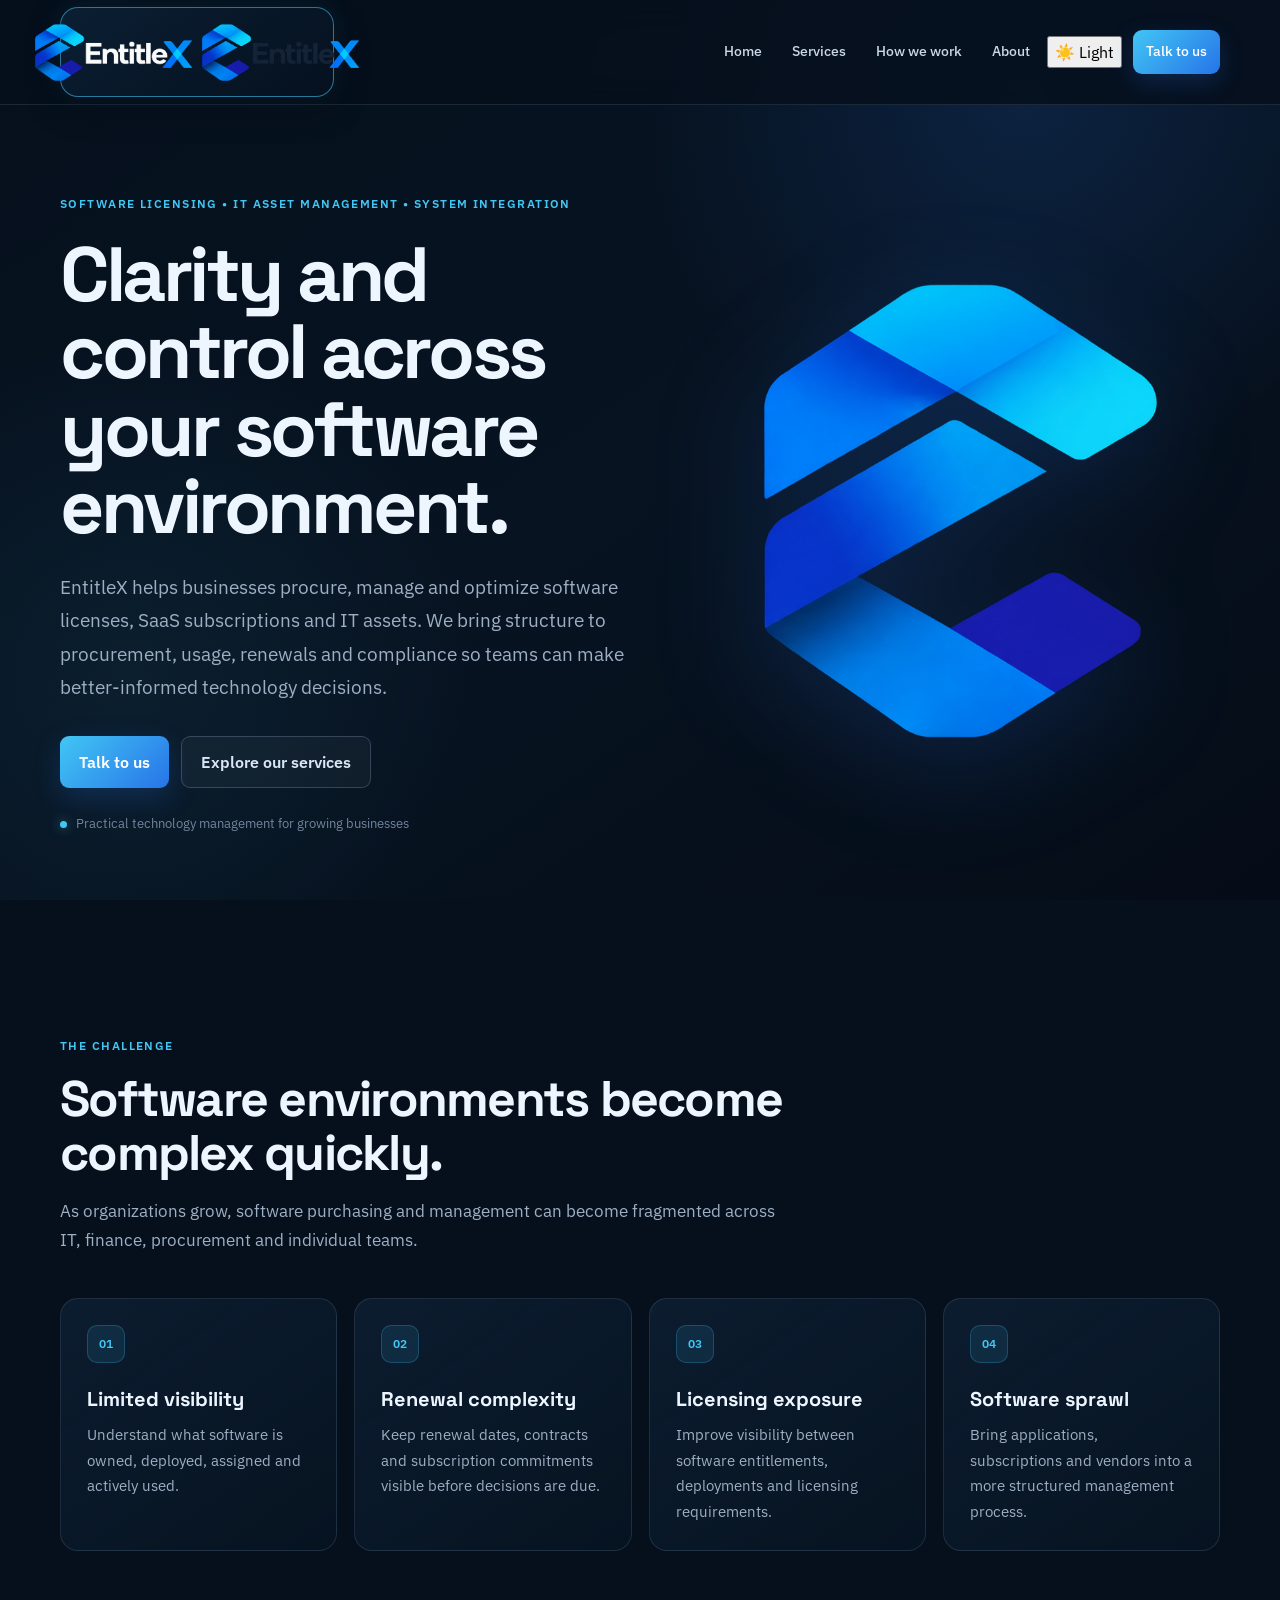
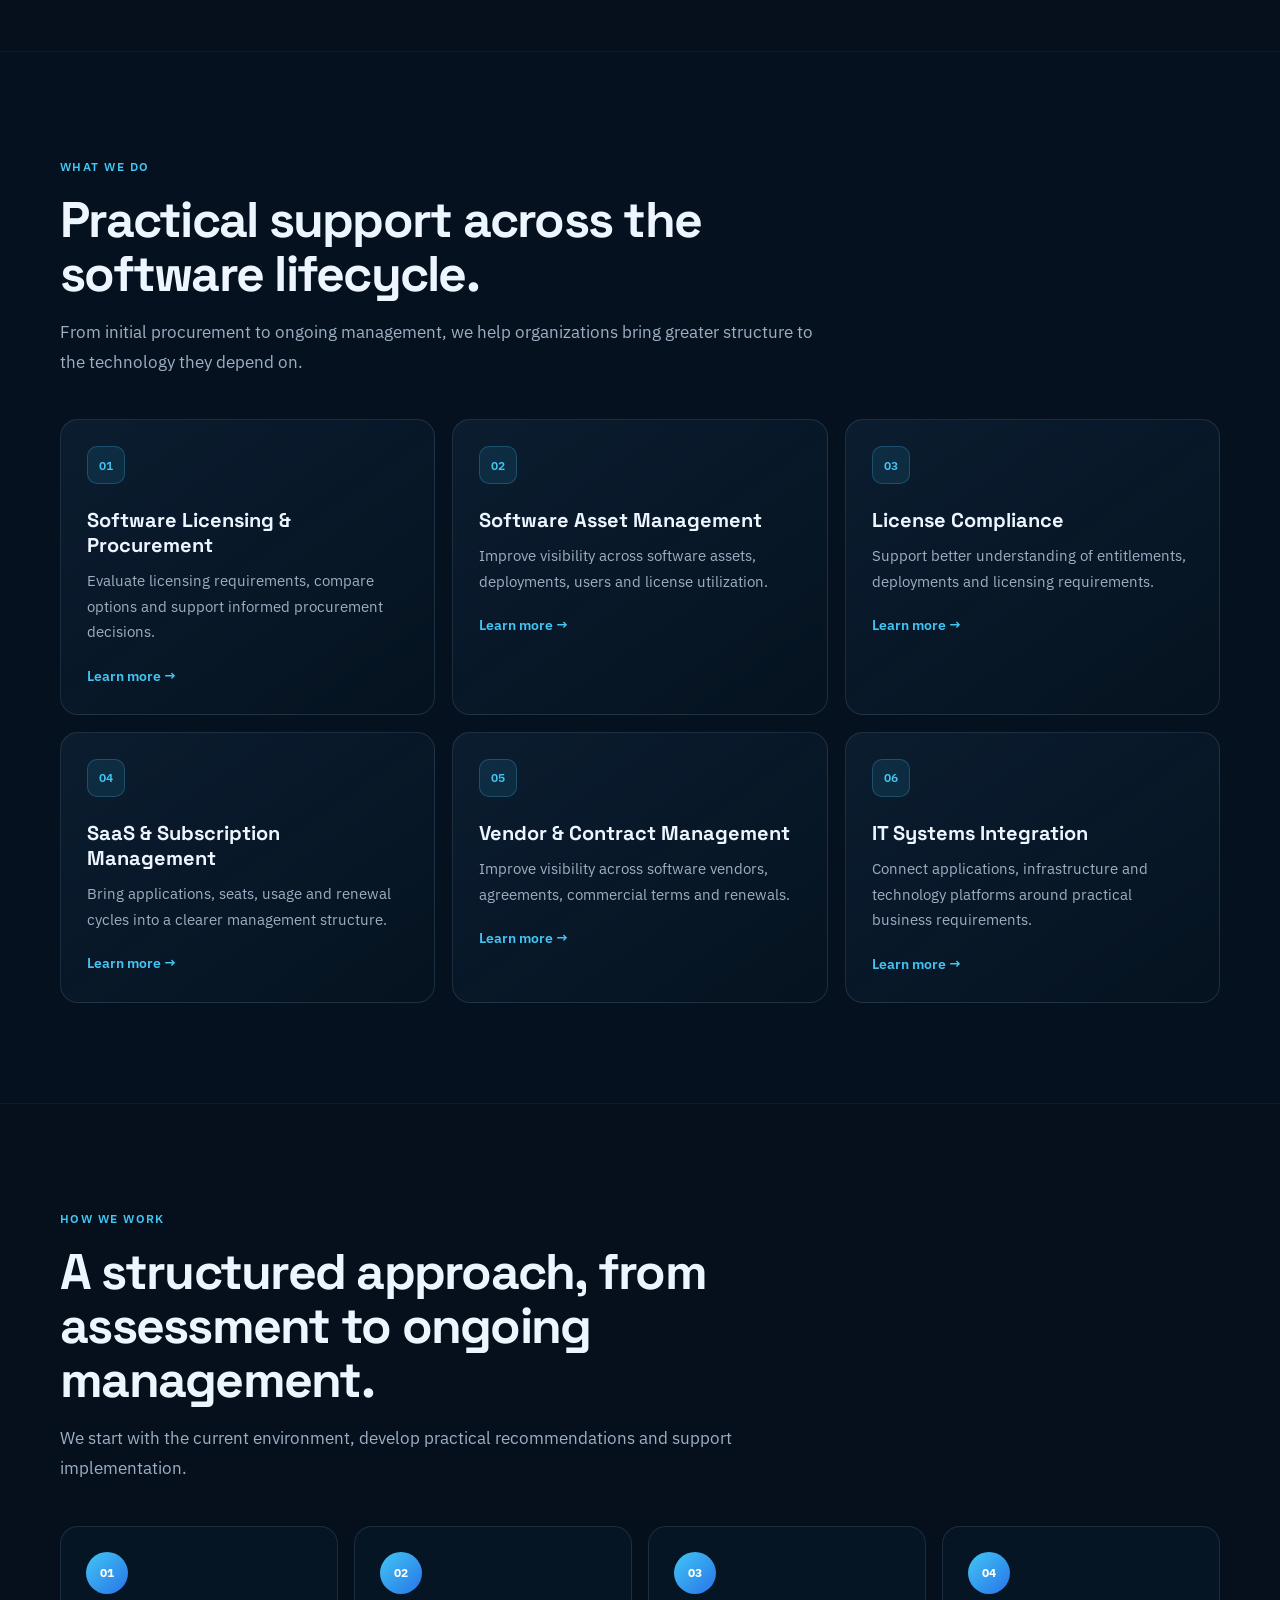
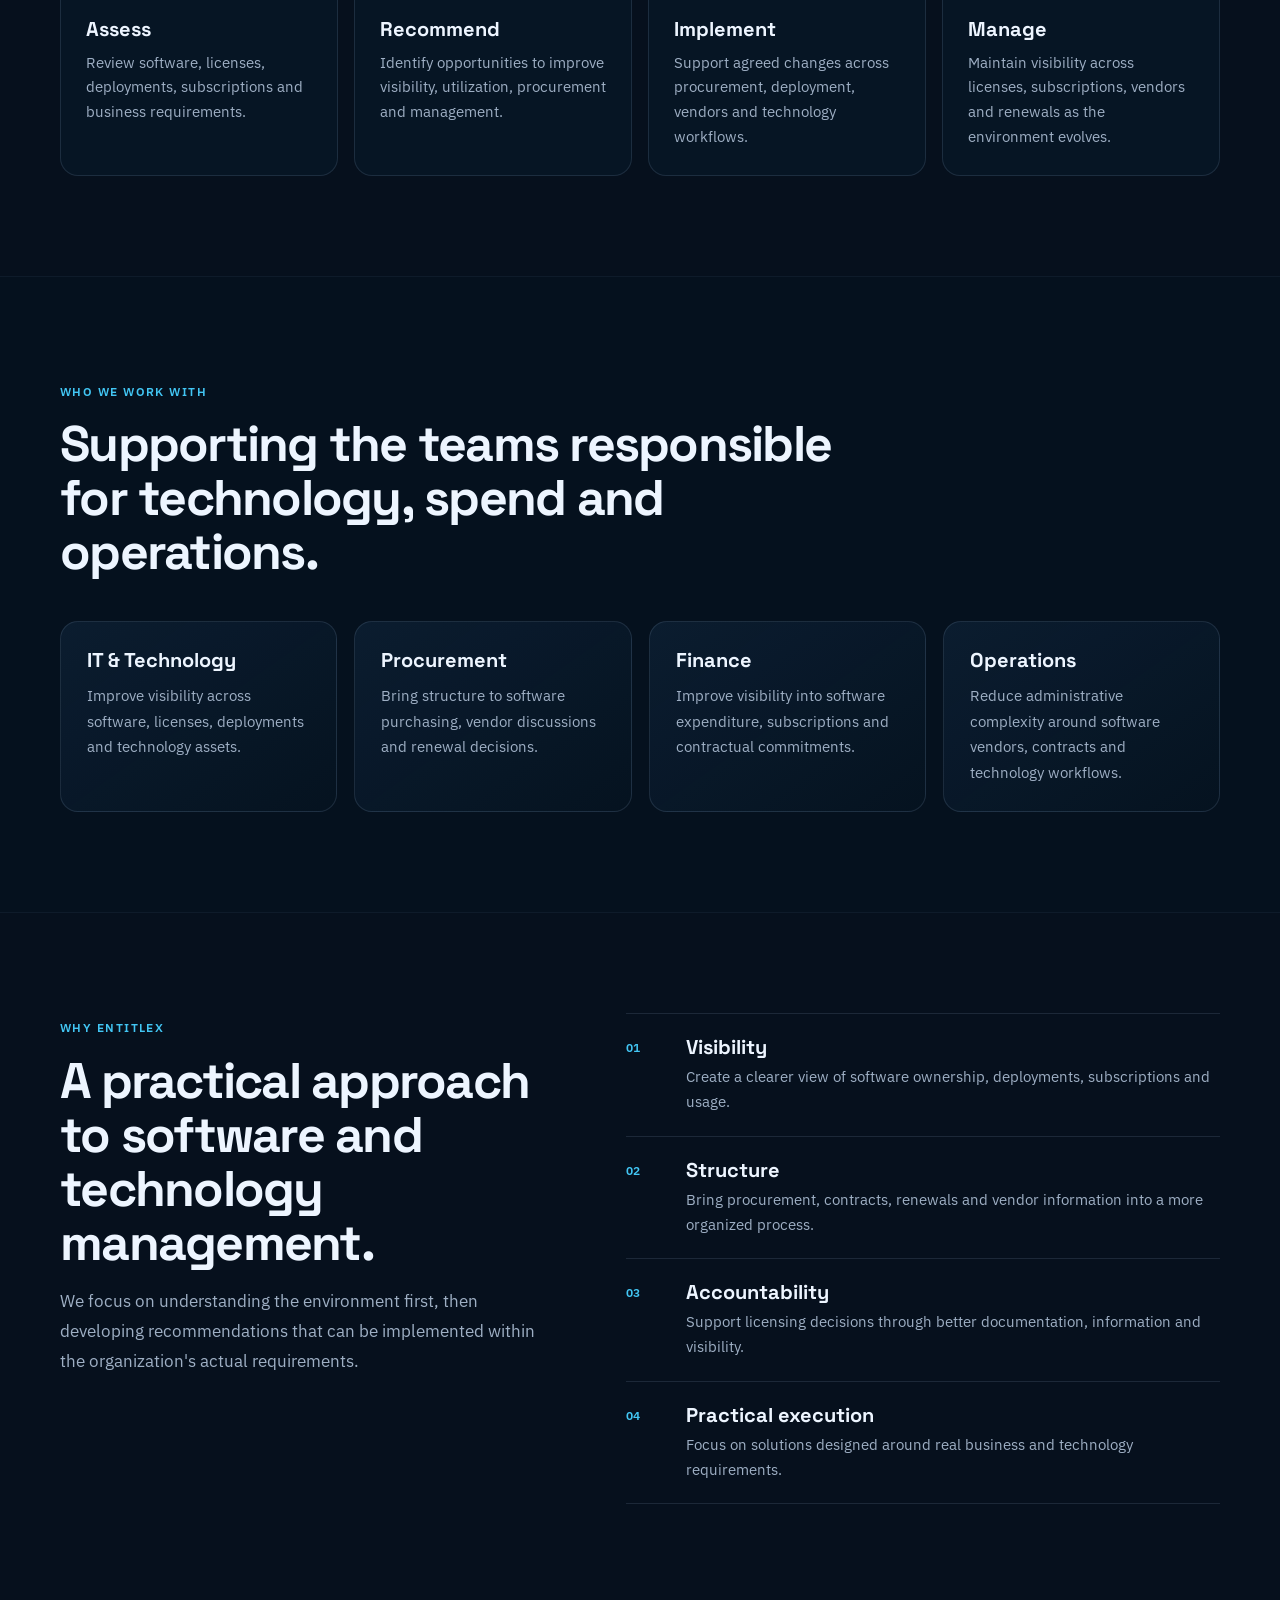
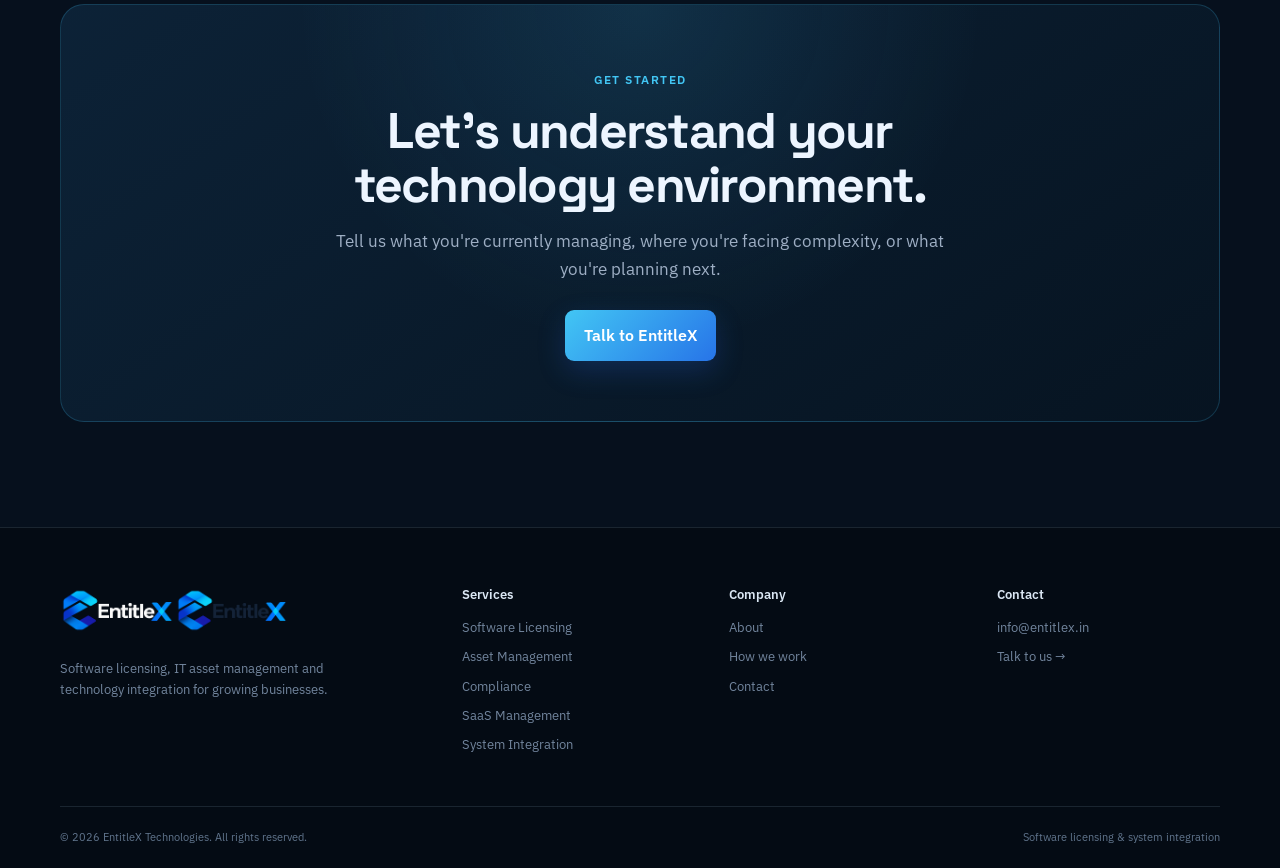
==== index.html @ c21911a2 "Enhance footer with theme toggle and light logo Updated footer to include light logo and theme toggl" ====
<!DOCTYPE html><html lang="en"><head><meta charset="UTF-8"><meta name="viewport" content="width=device-width, initial-scale=1.0"><meta name="theme-color" content="#07111f"><title>EntitleX | Software Licensing, IT Asset Management & Integration</title><meta name="description" content="EntitleX helps businesses manage software licensing, IT assets, SaaS subscriptions and technology integration."><script>(function(){try{var t=localStorage.getItem("entitlex-theme");if(t==="light"||t==="dark")document.documentElement.setAttribute("data-theme",t);else document.documentElement.setAttribute("data-theme","dark");}catch(e){document.documentElement.setAttribute("data-theme","dark");}})();</script><link rel="stylesheet" href="style.css"><link rel="icon" href="favicon.ico" type="image/x-icon"></head><body>
<header class="site-header" id="site-header">
  <div class="header-inner">
    <a href="index.html" class="brand" aria-label="EntitleX home">
      <img src="images/entitlex-logo.png" class="logo-dark" alt="EntitleX Technologies">
      <img src="images/entitlex-logo-light.png" class="logo-light" alt="" aria-hidden="true">
    </a>
    <nav class="main-nav" aria-label="Primary navigation">
      <a href="index.html">Home</a>
      <a href="services.html">Services</a>
      <a href="process.html">How we work</a>
      <a href="about.html">About</a>
      <button class="theme-toggle desktop-theme-toggle" id="theme-toggle" type="button" aria-label="Switch to light mode" title="Switch colour theme">☀️ Light</button>
      <a href="contact.html" class="nav-cta">Talk to us</a>
    </nav>
    <button class="menu-toggle" type="button" aria-label="Open menu" aria-expanded="false" aria-controls="mobile-menu">
      <span></span><span></span><span></span>
    </button>
  </div>
  <nav class="mobile-menu" id="mobile-menu" aria-label="Mobile navigation">
    <a href="index.html">Home</a>
    <a href="services.html">Services</a>
    <a href="process.html">How we work</a>
    <a href="about.html">About</a>
    <button class="theme-toggle mobile-theme-toggle" type="button" data-theme-toggle aria-label="Switch to light mode">☀️ Light</button>
    <a href="contact.html" class="mobile-menu-cta">Talk to us</a>
  </nav>
</header>
<main>
<section class="hero"><div class="wrap hero-grid"><div class="hero-copy"><span class="eyebrow">SOFTWARE LICENSING • IT ASSET MANAGEMENT • SYSTEM INTEGRATION</span><h1>Clarity and control across your software environment.</h1><p class="lede">EntitleX helps businesses procure, manage and optimize software licenses, SaaS subscriptions and IT assets. We bring structure to procurement, usage, renewals and compliance so teams can make better-informed technology decisions.</p><div class="hero-actions"><a href="contact.html" class="btn-primary">Talk to us</a><a href="services.html" class="btn-secondary">Explore our services</a></div><div class="trust-note"><span class="trust-dot"></span>Practical technology management for growing businesses</div></div><div class="hero-mark" aria-hidden="true"><img class="ribbon" src="images/entitlex-mark.png" alt=""></div></div></section>
<section class="section"><div class="wrap"><div class="section-heading narrow"><span class="section-label">THE CHALLENGE</span><h2>Software environments become complex quickly.</h2><p>As organizations grow, software purchasing and management can become fragmented across IT, finance, procurement and individual teams.</p></div><div class="card-grid four"><article class="info-card"><span class="card-number">01</span><h3>Limited visibility</h3><p>Understand what software is owned, deployed, assigned and actively used.</p></article><article class="info-card"><span class="card-number">02</span><h3>Renewal complexity</h3><p>Keep renewal dates, contracts and subscription commitments visible before decisions are due.</p></article><article class="info-card"><span class="card-number">03</span><h3>Licensing exposure</h3><p>Improve visibility between software entitlements, deployments and licensing requirements.</p></article><article class="info-card"><span class="card-number">04</span><h3>Software sprawl</h3><p>Bring applications, subscriptions and vendors into a more structured management process.</p></article></div></div></section>
<section class="section section-alt"><div class="wrap"><div class="section-heading"><span class="section-label">WHAT WE DO</span><h2>Practical support across the software lifecycle.</h2><p>From initial procurement to ongoing management, we help organizations bring greater structure to the technology they depend on.</p></div><div class="card-grid"><article class="service-card"><span class="service-icon">01</span><h3>Software Licensing &amp; Procurement</h3><p>Evaluate licensing requirements, compare options and support informed procurement decisions.</p><a href="services.html">Learn more →</a></article><article class="service-card"><span class="service-icon">02</span><h3>Software Asset Management</h3><p>Improve visibility across software assets, deployments, users and license utilization.</p><a href="services.html">Learn more →</a></article><article class="service-card"><span class="service-icon">03</span><h3>License Compliance</h3><p>Support better understanding of entitlements, deployments and licensing requirements.</p><a href="services.html">Learn more →</a></article><article class="service-card"><span class="service-icon">04</span><h3>SaaS &amp; Subscription Management</h3><p>Bring applications, seats, usage and renewal cycles into a clearer management structure.</p><a href="services.html">Learn more →</a></article><article class="service-card"><span class="service-icon">05</span><h3>Vendor &amp; Contract Management</h3><p>Improve visibility across software vendors, agreements, commercial terms and renewals.</p><a href="services.html">Learn more →</a></article><article class="service-card"><span class="service-icon">06</span><h3>IT Systems Integration</h3><p>Connect applications, infrastructure and technology platforms around practical business requirements.</p><a href="services.html">Learn more →</a></article></div></div></section>
<section class="section"><div class="wrap"><div class="section-heading"><span class="section-label">HOW WE WORK</span><h2>A structured approach, from assessment to ongoing management.</h2><p>We start with the current environment, develop practical recommendations and support implementation.</p></div><div class="process-track"><article class="process-step"><div class="dot">01</div><h3>Assess</h3><p>Review software, licenses, deployments, subscriptions and business requirements.</p></article><article class="process-step"><div class="dot">02</div><h3>Recommend</h3><p>Identify opportunities to improve visibility, utilization, procurement and management.</p></article><article class="process-step"><div class="dot">03</div><h3>Implement</h3><p>Support agreed changes across procurement, deployment, vendors and technology workflows.</p></article><article class="process-step"><div class="dot">04</div><h3>Manage</h3><p>Maintain visibility across licenses, subscriptions, vendors and renewals as the environment evolves.</p></article></div></div></section>
<section class="section section-alt"><div class="wrap"><div class="section-heading"><span class="section-label">WHO WE WORK WITH</span><h2>Supporting the teams responsible for technology, spend and operations.</h2></div><div class="card-grid four"><article class="info-card"><h3>IT &amp; Technology</h3><p>Improve visibility across software, licenses, deployments and technology assets.</p></article><article class="info-card"><h3>Procurement</h3><p>Bring structure to software purchasing, vendor discussions and renewal decisions.</p></article><article class="info-card"><h3>Finance</h3><p>Improve visibility into software expenditure, subscriptions and contractual commitments.</p></article><article class="info-card"><h3>Operations</h3><p>Reduce administrative complexity around software vendors, contracts and technology workflows.</p></article></div></div></section>
<section class="section"><div class="wrap"><div class="split-section"><div class="section-heading left"><span class="section-label">WHY ENTITLEX</span><h2>A practical approach to software and technology management.</h2><p>We focus on understanding the environment first, then developing recommendations that can be implemented within the organization's actual requirements.</p></div><div class="benefit-list"><div class="benefit-item"><span>01</span><div><h3>Visibility</h3><p>Create a clearer view of software ownership, deployments, subscriptions and usage.</p></div></div><div class="benefit-item"><span>02</span><div><h3>Structure</h3><p>Bring procurement, contracts, renewals and vendor information into a more organized process.</p></div></div><div class="benefit-item"><span>03</span><div><h3>Accountability</h3><p>Support licensing decisions through better documentation, information and visibility.</p></div></div><div class="benefit-item"><span>04</span><div><h3>Practical execution</h3><p>Focus on solutions designed around real business and technology requirements.</p></div></div></div></div></div></section>
<section class="cta-section"><div class="wrap"><div class="cta-box"><span class="section-label">GET STARTED</span><h2>Let's understand your technology environment.</h2><p>Tell us what you're currently managing, where you're facing complexity, or what you're planning next.</p><a href="contact.html" class="btn-primary">Talk to EntitleX</a></div></div></section>
</main>
<footer class="site-footer"><div class="wrap footer-grid"><div class="footer-main"><a href="index.html" class="footer-brand"><img src="images/entitlex-logo.png" class="logo-dark" alt="EntitleX Technologies"><img src="images/entitlex-logo-light.png" class="logo-light" alt="" aria-hidden="true"></a><p>Software licensing, IT asset management and technology integration for growing businesses.</p></div><div class="footer-column"><h3>Services</h3><a href="services.html">Software Licensing</a><a href="services.html">Asset Management</a><a href="services.html">Compliance</a><a href="services.html">SaaS Management</a><a href="services.html">System Integration</a></div><div class="footer-column"><h3>Company</h3><a href="about.html">About</a><a href="process.html">How we work</a><a href="contact.html">Contact</a></div><div class="footer-column"><h3>Contact</h3><a href="mailto:info@entitlex.in">info@entitlex.in</a><a href="contact.html">Talk to us →</a></div></div><div class="wrap footer-bottom"><span>© 2026 EntitleX Technologies. All rights reserved.</span><span>Software licensing &amp; system integration</span></div></footer>  <script src="menu.js" defer></script>
</body></html>
---- style.css ----
@import url('https://fonts.googleapis.com/css2?family=IBM+Plex+Sans:wght@400;500;600&family=Space+Grotesk:wght@400;500;600;700&display=swap');
:root{--bg:#06101d;--surface:#0b1a2b;--surface2:#0e2135;--text:#edf5ff;--muted:#9eafc4;--muted2:#72859d;--line:rgba(180,210,240,.13);--line2:rgba(180,210,240,.22);--accent:#42c6f4;--accent2:#2774e8;--soft:rgba(66,198,244,.10);--shadow:0 24px 70px rgba(0,0,0,.28);--radius:18px;--wrap:1160px}
*{box-sizing:border-box}html{scroll-behavior:smooth}body{margin:0;min-height:100vh;color:var(--text);background:var(--bg);font:400 16px/1.65 'IBM Plex Sans',sans-serif;overflow-x:hidden}body:before{content:"";position:fixed;inset:0;z-index:-3;background:radial-gradient(circle at 80% 10%,rgba(39,116,232,.16),transparent 30%),radial-gradient(circle at 10% 75%,rgba(66,198,244,.07),transparent 26%),linear-gradient(145deg,#06101d 0%,#071321 52%,#050c17 100%)}body:after{content:"";position:fixed;inset:0;z-index:-2;pointer-events:none;opacity:.28;background-image:linear-gradient(rgba(255,255,255,.025) 1px,transparent 1px),linear-gradient(90deg,rgba(255,255,255,.025) 1px,transparent 1px);background-size:72px 72px}img{max-width:100%;height:auto}a{color:inherit}button,input,select,textarea{font:inherit}a:focus-visible,button:focus-visible,input:focus-visible,select:focus-visible,textarea:focus-visible{outline:2px solid var(--accent);outline-offset:3px}.wrap{width:min(var(--wrap),calc(100% - 48px));margin:auto}
.site-header{position:sticky;top:0;z-index:50;background:rgba(6,16,29,.86);backdrop-filter:blur(18px);-webkit-backdrop-filter:blur(18px);border-bottom:1px solid var(--line)}.header-inner{width:min(var(--wrap),calc(100% - 48px));min-height:104px;margin:auto;display:flex;align-items:center;justify-content:space-between;gap:28px}.brand{width:274px;height:90px;padding:8px 20px;display:flex;align-items:center;justify-content:center;flex:0 0 auto;text-decoration:none;border:1px solid rgba(66,198,244,.55);border-radius:18px;background:linear-gradient(145deg,rgba(11,31,52,.98),rgba(5,17,31,.98));box-shadow:0 10px 35px rgba(0,0,0,.26),0 0 24px rgba(66,198,244,.10);transition:.25s ease}.brand:hover{transform:translateY(-2px);border-color:rgba(66,198,244,.85);box-shadow:0 15px 40px rgba(0,0,0,.34),0 0 30px rgba(66,198,244,.16)}.brand img{display:block;height:70px;width:auto;max-width:240px;object-fit:contain}.main-nav{display:flex;align-items:center;gap:4px}.main-nav a{padding:10px 13px;border-radius:9px;text-decoration:none;color:#cbd8e8;font-size:14px;font-weight:500;transition:.2s ease}.main-nav a:hover{color:#fff;background:rgba(255,255,255,.055)}.main-nav .nav-cta{margin-left:7px;color:#fff;background:linear-gradient(135deg,var(--accent),var(--accent2));box-shadow:0 8px 24px rgba(39,116,232,.22)}.main-nav .nav-cta:hover{background:linear-gradient(135deg,#5bd1f8,#3985ef);transform:translateY(-2px)}
h1,h2,h3{font-family:'Space Grotesk',sans-serif;color:var(--text)}h1{margin:0;font-size:clamp(46px,6vw,78px);line-height:1.01;letter-spacing:-.045em}h2{margin:0;font-size:clamp(31px,4vw,50px);line-height:1.08;letter-spacing:-.035em}h3{margin:0;font-size:20px;line-height:1.25}p{margin:0;color:var(--muted)}
.hero{min-height:calc(100vh - 104px);display:flex;align-items:center;padding:84px 0 96px}.hero-grid{display:grid;grid-template-columns:minmax(0,1.05fr) minmax(320px,.95fr);align-items:center;gap:72px}.eyebrow,.section-label{display:inline-block;color:var(--accent);font-size:12px;font-weight:600;letter-spacing:.12em;text-transform:uppercase}.eyebrow{margin-bottom:22px}.hero-copy h1{max-width:820px}.lede{max-width:700px;margin-top:25px;font-size:19px;line-height:1.75}.hero-actions{display:flex;gap:12px;flex-wrap:wrap;margin-top:32px}.btn-primary,.btn-secondary{min-height:50px;display:inline-flex;align-items:center;justify-content:center;padding:12px 19px;border-radius:9px;text-decoration:none;font-weight:600;transition:.22s ease}.btn-primary{color:#fff!important;background:linear-gradient(135deg,var(--accent),var(--accent2));box-shadow:0 10px 28px rgba(39,116,232,.22)}.btn-primary:hover{transform:translateY(-2px);filter:brightness(1.06);box-shadow:0 15px 34px rgba(39,116,232,.34)}.btn-secondary{border:1px solid var(--line2);background:rgba(255,255,255,.035);color:#dbe7f5}.btn-secondary:hover{transform:translateY(-2px);background:rgba(255,255,255,.07);border-color:rgba(66,198,244,.35)}.trust-note{display:flex;align-items:center;gap:9px;margin-top:25px;color:var(--muted2);font-size:13px}.trust-dot{width:7px;height:7px;border-radius:50%;background:var(--accent);box-shadow:0 0 12px rgba(66,198,244,.55)}.hero-mark{display:flex;align-items:center;justify-content:center}.ribbon{width:min(100%,470px);filter:drop-shadow(0 28px 55px rgba(39,116,232,.20));animation:float 7s ease-in-out infinite}@keyframes float{0%,100%{transform:translateY(0)}50%{transform:translateY(-9px)}}
.section{padding:100px 0}.section-alt{border-top:1px solid rgba(180,210,240,.05);border-bottom:1px solid rgba(180,210,240,.05);background:rgba(7,20,34,.52)}.section-heading{max-width:780px;margin-bottom:42px}.section-heading.narrow{max-width:730px}.section-heading.left{margin-bottom:0}.section-heading .section-label{margin-bottom:16px}.section-heading h2{margin-bottom:17px}.section-heading p{font-size:17px;line-height:1.75}
.card-grid{display:grid;grid-template-columns:repeat(3,1fr);gap:17px}.card-grid.four{grid-template-columns:repeat(4,1fr)}.info-card,.service-card{min-height:100%;padding:26px;border:1px solid var(--line);border-radius:var(--radius);background:linear-gradient(145deg,rgba(14,33,53,.78),rgba(7,20,34,.72));transition:.25s ease}.info-card:hover,.service-card:hover{transform:translateY(-4px);border-color:rgba(66,198,244,.28);background:linear-gradient(145deg,rgba(16,39,63,.90),rgba(8,23,39,.84));box-shadow:0 18px 45px rgba(0,0,0,.18)}.card-number,.service-icon{width:38px;height:38px;display:grid;place-items:center;margin-bottom:24px;border:1px solid rgba(66,198,244,.24);border-radius:10px;background:var(--soft);color:var(--accent);font-size:12px;font-weight:600}.info-card h3,.service-card h3{margin-bottom:10px}.info-card p,.service-card p{font-size:15px;line-height:1.7}.service-card a{display:inline-block;margin-top:20px;color:var(--accent);text-decoration:none;font-size:14px;font-weight:600}.service-card a:hover{text-decoration:underline}
.process-track{display:grid;grid-template-columns:repeat(4,1fr);gap:16px}.process-step{padding:25px;border:1px solid var(--line);border-radius:var(--radius);background:rgba(8,24,40,.68)}.dot{width:42px;height:42px;display:grid;place-items:center;margin-bottom:23px;border-radius:50%;background:linear-gradient(135deg,var(--accent),var(--accent2));color:#fff;font-size:12px;font-weight:700}.process-step h3{margin-bottom:9px}.process-step p{font-size:15px}
.split-section{display:grid;grid-template-columns:.9fr 1.1fr;gap:80px;align-items:start}.benefit-list{border-top:1px solid var(--line)}.benefit-item{display:grid;grid-template-columns:42px 1fr;gap:18px;padding:21px 0;border-bottom:1px solid var(--line)}.benefit-item>span{color:var(--accent);font-size:12px;font-weight:600;padding-top:3px}.benefit-item h3{margin-bottom:5px}.benefit-item p{font-size:15px}
.cta-section{padding:0 0 105px}.cta-box{padding:60px;text-align:center;border:1px solid rgba(66,198,244,.20);border-radius:24px;background:radial-gradient(circle at 50% 0%,rgba(66,198,244,.12),transparent 48%),linear-gradient(145deg,rgba(13,35,57,.94),rgba(7,20,34,.94))}.cta-box .section-label{margin-bottom:14px}.cta-box h2{max-width:760px;margin:0 auto 15px}.cta-box p{max-width:650px;margin:0 auto 27px;font-size:17px}
.page{padding:82px 0 105px}.page-hero{max-width:820px;margin-bottom:58px}.page-hero .section-label{margin-bottom:17px}.page-hero h1{font-size:clamp(43px,5.5vw,68px)}.page-intro{margin-top:22px;max-width:760px;font-size:18px;line-height:1.75}.service-list{border-top:1px solid var(--line)}.service-detail{display:grid;grid-template-columns:70px 1fr;gap:30px;padding:42px 0;border-bottom:1px solid var(--line)}.service-detail-number,.process-large-number{color:var(--accent);font:600 14px 'IBM Plex Sans',sans-serif;letter-spacing:.08em}.service-detail h2,.process-large-step h2{font-size:30px;margin-bottom:12px}.service-detail p{max-width:760px;font-size:16px}.service-detail ul{display:flex;flex-wrap:wrap;gap:8px 10px;margin:22px 0 0;padding:0;list-style:none}.service-detail li{padding:7px 11px;border:1px solid var(--line);border-radius:999px;color:#b9c8d9;background:rgba(255,255,255,.025);font-size:13px}.page-cta{margin-top:55px;padding:45px;border:1px solid var(--line);border-radius:20px;background:rgba(10,27,44,.65)}.page-cta h2{font-size:32px;margin-bottom:10px}.page-cta p{max-width:680px;margin-bottom:23px}
.process-large{border-top:1px solid var(--line)}.process-large-step{display:grid;grid-template-columns:70px 1fr;gap:30px;padding:38px 0;border-bottom:1px solid var(--line)}.process-large-step p{max-width:760px;font-size:17px}.principles-strip{display:grid;grid-template-columns:repeat(3,1fr);gap:0;margin-top:48px;border:1px solid var(--line);border-radius:18px;overflow:hidden}.principles-strip div{padding:25px;background:rgba(255,255,255,.025);border-right:1px solid var(--line)}.principles-strip div:last-child{border-right:0}.principles-strip strong{display:block;margin-bottom:5px;font-family:'Space Grotesk';font-size:18px}.principles-strip span{color:var(--muted);font-size:14px}
.about-intro{display:grid;grid-template-columns:1.25fr .75fr;gap:55px;padding:38px 0 65px;border-bottom:1px solid var(--line)}.about-intro h2{font-size:35px;margin-bottom:14px}.about-intro p+p{margin-top:16px}.about-highlight{align-self:start;padding:27px;border:1px solid rgba(66,198,244,.22);border-radius:18px;background:var(--soft)}.about-highlight span{display:block;color:var(--accent);font-size:11px;font-weight:600;letter-spacing:.1em;margin-bottom:10px}.about-highlight strong{display:block;font:600 21px/1.4 'Space Grotesk'}.about-section{padding:65px 0;border-bottom:1px solid var(--line)}.split-section.compact{align-items:center}.check-list p{display:flex;gap:12px;padding:12px 0;border-bottom:1px solid var(--line);color:#c7d5e5}.check-list span{color:var(--accent);font-weight:700}
.contact-page{min-height:calc(100vh - 104px)}.contact-layout{display:grid;grid-template-columns:.9fr 1.1fr;gap:70px;align-items:start}.contact-copy h1{font-size:clamp(43px,5vw,65px)}.contact-copy>.page-intro{margin-top:21px}.contact-details{margin-top:42px;border-top:1px solid var(--line)}.contact-detail{padding:21px 0;border-bottom:1px solid var(--line)}.contact-detail>span{display:block;margin-bottom:7px;color:var(--accent);font-size:11px;font-weight:600;letter-spacing:.1em}.contact-detail a{font-size:18px;text-decoration:none}.contact-detail a:hover{color:var(--accent)}.contact-detail p{font-size:14px}.contact-card{padding:36px;border:1px solid var(--line2);border-radius:20px;background:linear-gradient(145deg,rgba(13,34,55,.90),rgba(7,20,34,.90));box-shadow:var(--shadow)}.contact-card h2{font-size:32px;margin-bottom:5px}.form-note{font-size:14px;margin-bottom:26px}.contact-form{display:grid;gap:9px}.contact-form label{color:#c8d6e6;font-size:13px;font-weight:500;margin-top:7px}.contact-form input,.contact-form select,.contact-form textarea{width:100%;border:1px solid var(--line);border-radius:9px;background:rgba(2,10,18,.50);color:var(--text);padding:13px 14px;outline:none;transition:.2s ease}.contact-form input::placeholder,.contact-form textarea::placeholder{color:#687c94}.contact-form input:focus,.contact-form select:focus,.contact-form textarea:focus{border-color:rgba(66,198,244,.62);box-shadow:0 0 0 3px rgba(66,198,244,.08)}.contact-form textarea{min-height:145px;resize:vertical}.contact-form button{margin-top:10px;min-height:50px;border:0;border-radius:9px;background:linear-gradient(135deg,var(--accent),var(--accent2));color:#fff;font-weight:600;cursor:pointer;transition:.2s ease}.contact-form button:hover{transform:translateY(-2px);filter:brightness(1.06)}.privacy-note{font-size:11px;color:var(--muted2);text-align:center;margin-top:5px}
.site-footer{border-top:1px solid var(--line);background:#040b14}.footer-grid{display:grid;grid-template-columns:1.6fr repeat(3,1fr);gap:45px;padding:58px 0 50px}.footer-brand{display:inline-flex;text-decoration:none}.footer-brand img{height:48px;width:auto}.footer-main p{max-width:300px;margin-top:17px;color:var(--muted2);font-size:13px}.footer-column{display:flex;flex-direction:column;align-items:flex-start;gap:8px}.footer-column h3{font:600 13px 'IBM Plex Sans';color:#dbe7f4;margin-bottom:6px}.footer-column a{color:var(--muted2);font-size:13px;text-decoration:none}.footer-column a:hover{color:var(--accent)}.footer-bottom{min-height:62px;display:flex;align-items:center;justify-content:space-between;gap:20px;border-top:1px solid var(--line);color:#61758d;font-size:11px}
@media(max-width:1050px){.header-inner{min-height:96px}.brand{width:240px;height:80px}.brand img{height:62px;max-width:205px}.main-nav a{padding:9px;font-size:13px}.hero{min-height:calc(100vh - 96px)}.hero-grid{gap:45px}.card-grid.four{grid-template-columns:repeat(2,1fr)}.process-track{grid-template-columns:repeat(2,1fr)}.split-section{gap:45px}}
@media(max-width:760px){.wrap{width:min(100% - 30px,var(--wrap))}.site-header{position:relative}.header-inner{width:calc(100% - 24px);min-height:auto;padding:10px 0 12px;flex-direction:column;gap:9px}.brand{width:210px;height:70px;border-radius:16px}.brand img{height:54px;max-width:180px}.main-nav{width:100%;justify-content:flex-start;overflow-x:auto;scrollbar-width:none;padding-bottom:2px}.main-nav::-webkit-scrollbar{display:none}.main-nav a{flex:0 0 auto;padding:7px 8px;font-size:12px;white-space:nowrap}.main-nav .nav-cta{margin-left:2px}.hero{min-height:auto;padding:55px 0 70px}.hero-grid{grid-template-columns:1fr;gap:35px}.hero-mark{order:-1}.ribbon{width:270px}.lede{font-size:17px}.section{padding:70px 0}.card-grid,.card-grid.four,.process-track{grid-template-columns:1fr}.split-section,.about-intro,.contact-layout{grid-template-columns:1fr;gap:35px}.section-heading.left{margin-bottom:0}.service-detail,.process-large-step{grid-template-columns:45px 1fr;gap:18px}.service-detail h2,.process-large-step h2{font-size:25px}.principles-strip{grid-template-columns:1fr}.principles-strip div{border-right:0;border-bottom:1px solid var(--line)}.principles-strip div:last-child{border-bottom:0}.cta-section{padding-bottom:75px}.cta-box{padding:38px 24px}.page{padding:60px 0 75px}.page-hero{margin-bottom:42px}.contact-card{padding:27px 22px}.footer-grid{grid-template-columns:1fr 1fr;gap:35px 25px;padding:45px 0 38px}.footer-main{grid-column:1/-1}.footer-bottom{min-height:auto;padding:17px 0;flex-direction:column;align-items:flex-start}}
@media(max-width:430px){h1{font-size:39px}h2{font-size:31px}.hero{padding-top:42px}.hero-actions{display:grid;grid-template-columns:1fr}.btn-primary,.btn-secondary{width:100%}.footer-grid{grid-template-columns:1fr}.footer-main{grid-column:auto}}
@media(prefers-reduced-motion:reduce){html{scroll-behavior:auto}.ribbon{animation:none}*,*::before,*::after{transition:none!important}}


/* =========================================================
   MOBILE HAMBURGER MENU
   ========================================================= */

/* Hidden on desktop */
.menu-toggle,
.mobile-menu{
  display:none;
}

@media(max-width:760px){

  .site-header{
    position:sticky;
    top:0;
    z-index:100;
  }

  .header-inner{
    width:calc(100% - 24px);
    min-height:86px;
    padding:8px 0;
    flex-direction:row;
    align-items:center;
    justify-content:space-between;
    gap:14px;
  }

  .brand{
    width:210px;
    height:70px;
    padding:6px 15px;
    border-radius:16px;
  }

  .brand img{
    height:54px;
    max-width:180px;
  }

  /* Hide desktop navigation */
  .main-nav{
    display:none;
  }

  /* Hamburger */
  .menu-toggle{
    width:48px;
    height:48px;

    display:flex;
    flex-direction:column;
    align-items:center;
    justify-content:center;
    gap:5px;

    flex:0 0 48px;

    padding:0;

    border:1px solid rgba(66,198,244,.25);
    border-radius:11px;

    background:rgba(255,255,255,.04);
    color:#fff;

    cursor:pointer;

    transition:
      background .2s ease,
      border-color .2s ease,
      transform .2s ease;
  }

  .menu-toggle:hover{
    background:rgba(66,198,244,.09);
    border-color:rgba(66,198,244,.55);
    transform:translateY(-1px);
  }

  .menu-toggle span{
    display:block;
    width:21px;
    height:2px;
    border-radius:2px;
    background:#edf5ff;

    transition:
      transform .25s ease,
      opacity .2s ease;
  }

  /* Hamburger -> X */
  .site-header.menu-open .menu-toggle span:nth-child(1){
    transform:translateY(7px) rotate(45deg);
  }

  .site-header.menu-open .menu-toggle span:nth-child(2){
    opacity:0;
  }

  .site-header.menu-open .menu-toggle span:nth-child(3){
    transform:translateY(-7px) rotate(-45deg);
  }

  .site-header.menu-open .menu-toggle{
    border-color:rgba(66,198,244,.60);
    background:rgba(66,198,244,.08);
  }

  /* Dropdown menu */
  .mobile-menu{
    width:min(100% - 24px,520px);
    margin:0 auto;
    padding:10px 0 16px;

    display:flex;
    flex-direction:column;

    max-height:0;
    overflow:hidden;

    opacity:0;
    visibility:hidden;

    transform:translateY(-8px);

    transition:
      max-height .3s ease,
      opacity .25s ease,
      transform .25s ease,
      visibility .25s ease;
  }

  .site-header.menu-open .mobile-menu{
    max-height:430px;
    opacity:1;
    visibility:visible;
    transform:translateY(0);
  }

  .mobile-menu a{
    display:flex;
    align-items:center;

    min-height:52px;
    padding:0 16px;
    margin:3px 0;

    border:1px solid transparent;
    border-radius:10px;

    color:#d9e5f3;
    text-decoration:none;

    font-size:15px;
    font-weight:500;

    transition:
      color .2s ease,
      background .2s ease,
      border-color .2s ease;
  }

  .mobile-menu a:hover{
    color:#fff;
    background:rgba(255,255,255,.05);
    border-color:rgba(66,198,244,.12);
  }

  .mobile-menu .mobile-menu-cta{
    justify-content:center;
    margin-top:10px;

    color:#fff;

    background:
      linear-gradient(
        135deg,
        var(--accent),
        var(--accent2)
      );

    box-shadow:0 10px 25px rgba(39,116,232,.22);
  }

  .mobile-menu .mobile-menu-cta:hover{
    background:
      linear-gradient(
        135deg,
        #5bd1f8,
        #3985ef
      );
  }

  body.menu-open{
    overflow:hidden;
  }
}

@media(max-width:430px){

  .header-inner{
    width:calc(100% - 20px);
    min-height:80px;
  }

  .brand{
    width:190px;
    height:64px;
  }

  .brand img{
    height:49px;
    max-width:165px;
  }

  .menu-toggle{
    width:46px;
    height:46px;
    flex-basis:46px;
  }

  .mobile-menu{
    width:calc(100% - 20px);
  }
}

@media(prefers-reduced-motion:reduce){

  .menu-toggle span,
  .mobile-menu{
    transition:none;
  }
}
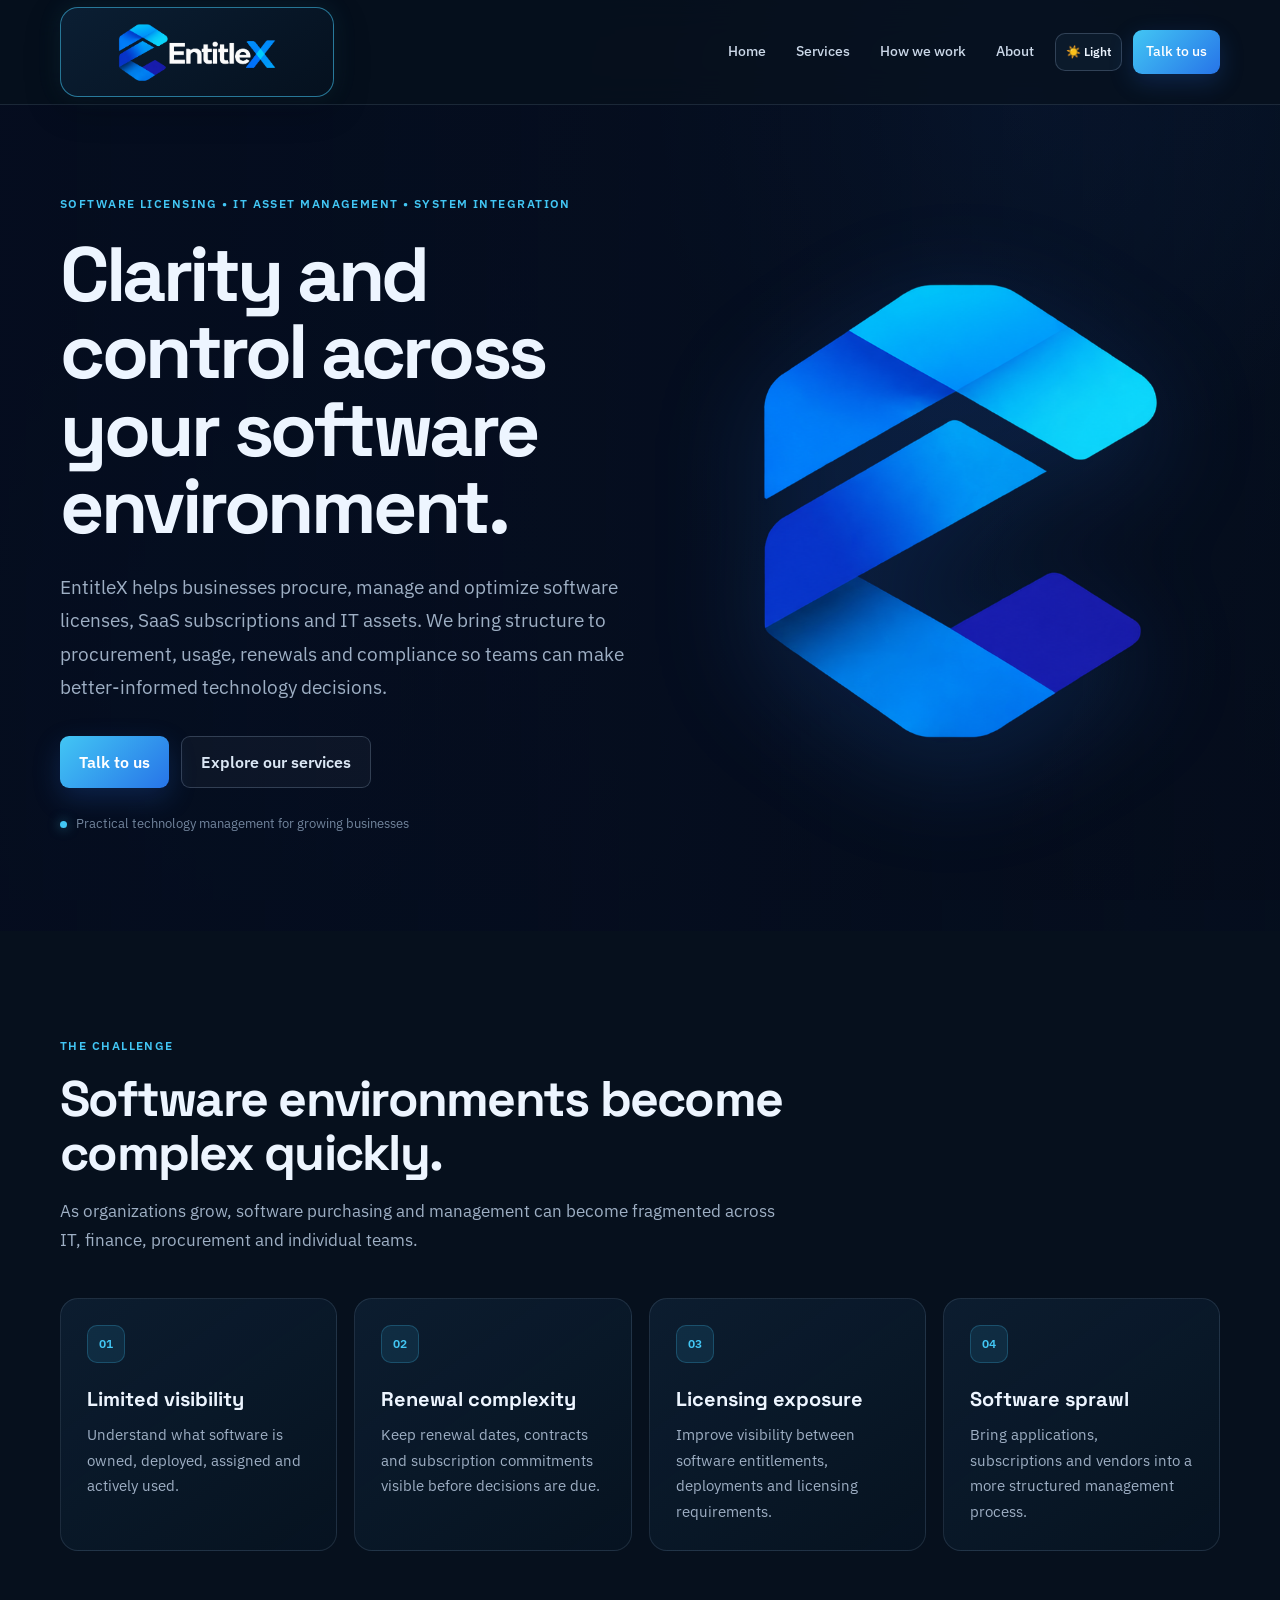
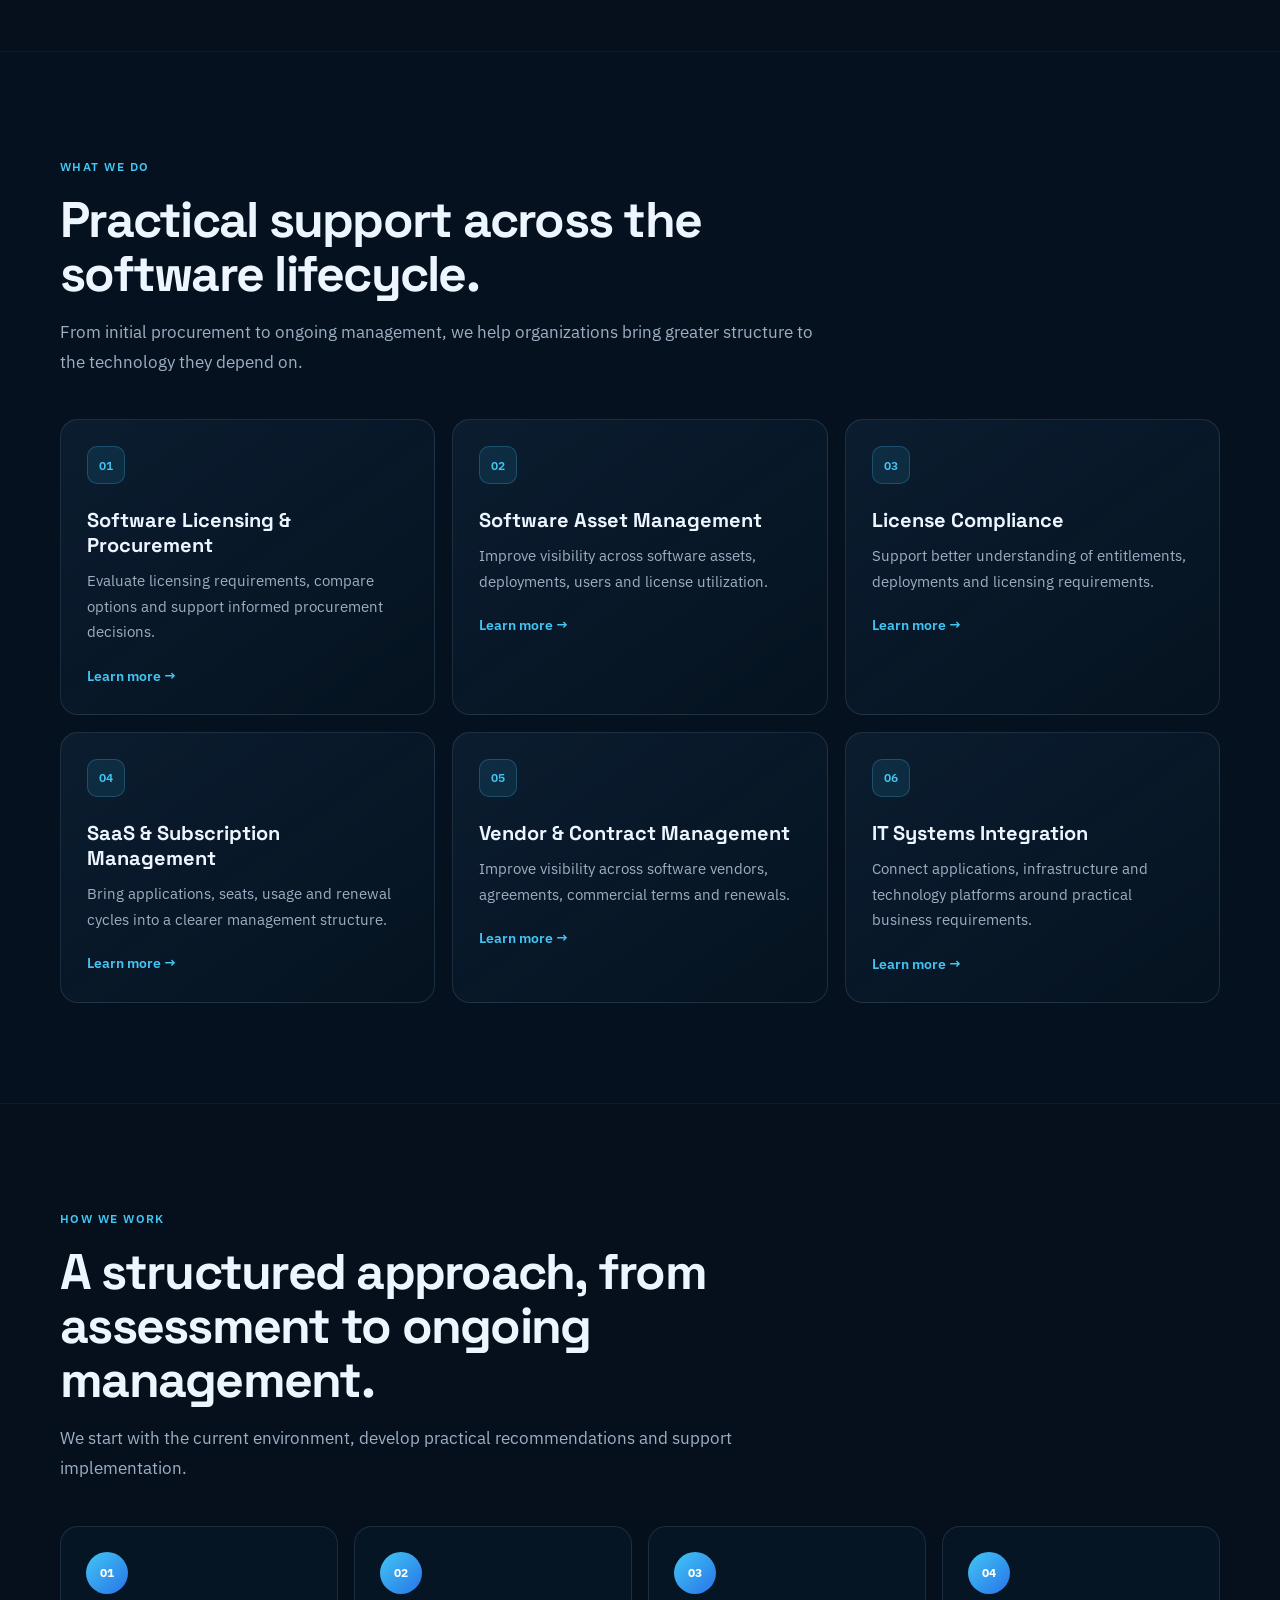
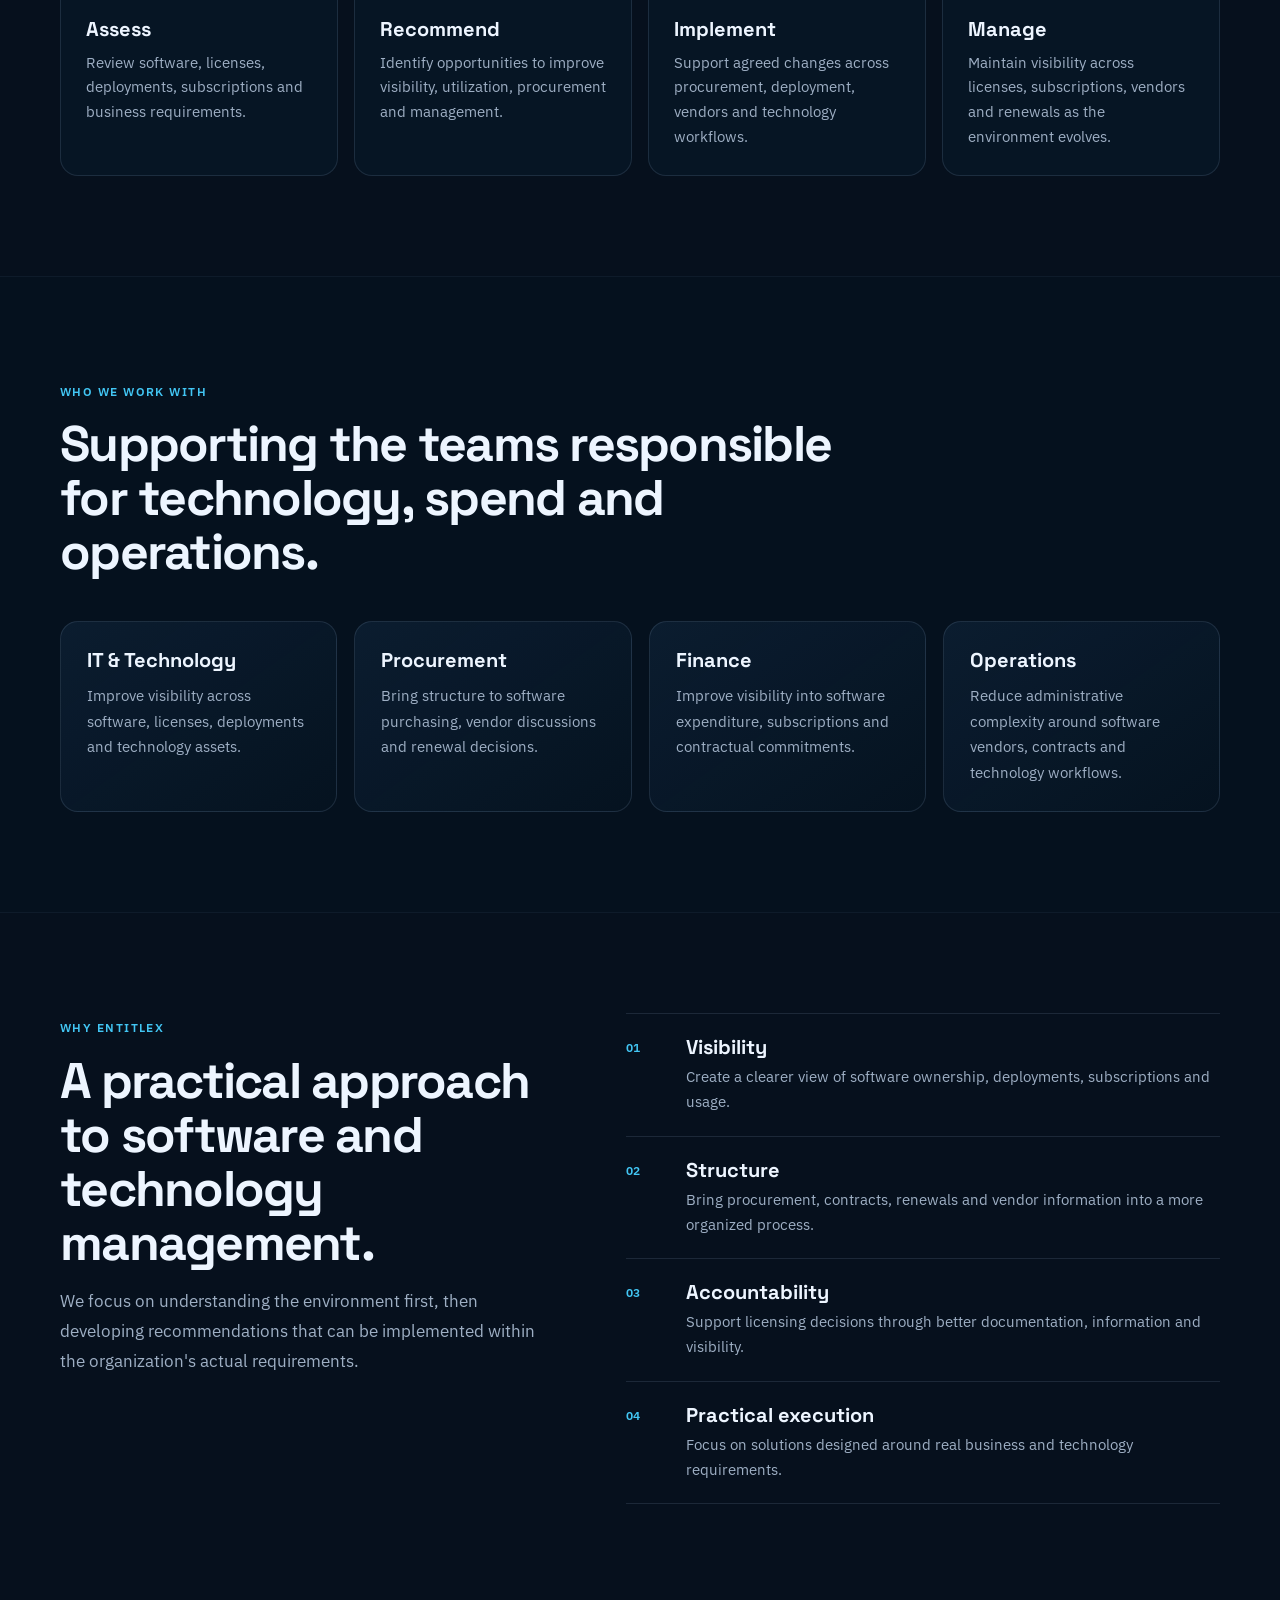
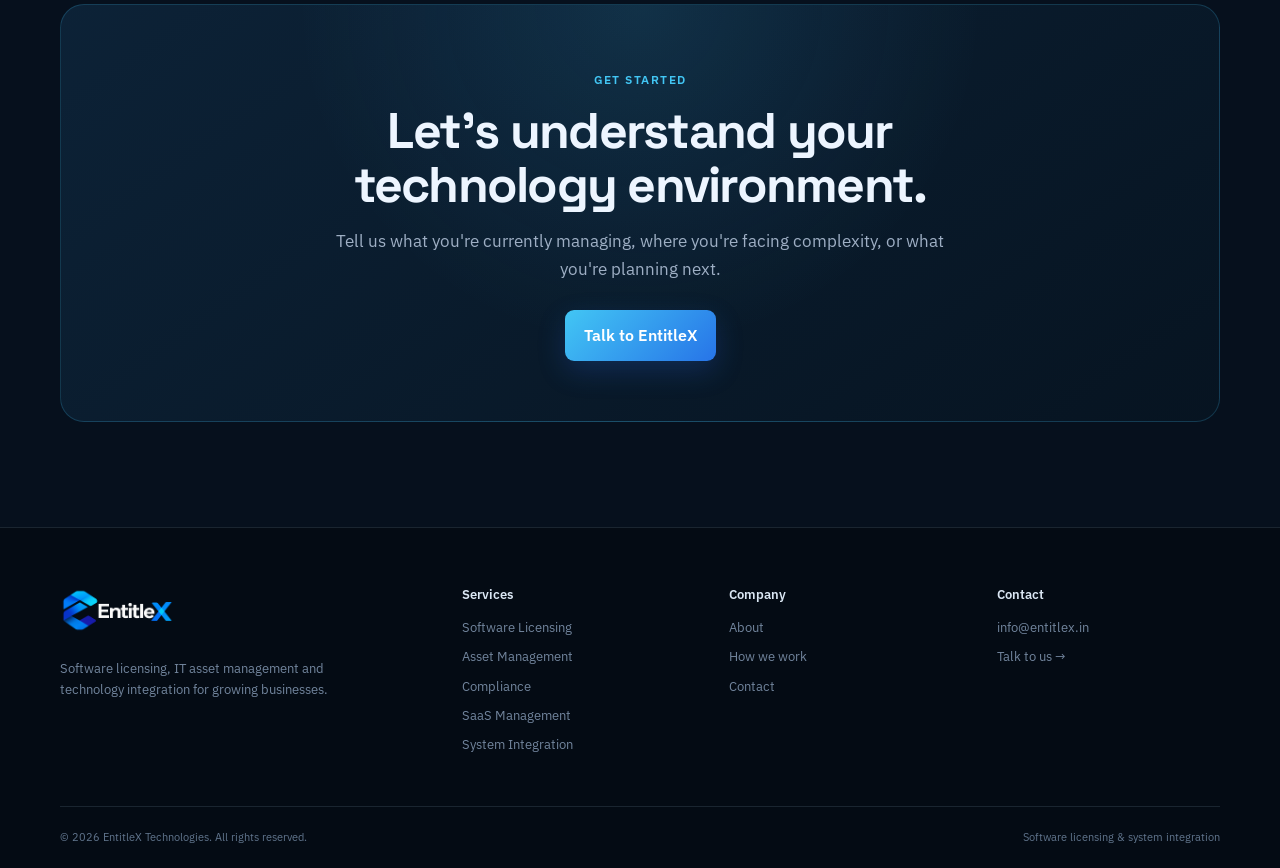
==== commit 416283a7: "Refactor HTML structure and theme toggle functionality" ====
--- a/index.html
+++ b/index.html
@@ -1,33 +1,41 @@
-<!DOCTYPE html><html lang="en"><head><meta charset="UTF-8"><meta name="viewport" content="width=device-width, initial-scale=1.0"><meta name="theme-color" content="#07111f"><title>EntitleX | Software Licensing, IT Asset Management & Integration</title><meta name="description" content="EntitleX helps businesses manage software licensing, IT assets, SaaS subscriptions and technology integration."><script>(function(){try{var t=localStorage.getItem("entitlex-theme");if(t==="light"||t==="dark")document.documentElement.setAttribute("data-theme",t);else document.documentElement.setAttribute("data-theme","dark");}catch(e){document.documentElement.setAttribute("data-theme","dark");}})();</script><link rel="stylesheet" href="style.css"><link rel="icon" href="favicon.ico" type="image/x-icon"></head><body>
+<!DOCTYPE html><html lang="en"><head><meta charset="UTF-8"><meta name="viewport" content="width=device-width, initial-scale=1.0"><meta name="theme-color" content="#07111f"><script>(function(){try{var t=localStorage.getItem("entitlex-theme");document.documentElement.setAttribute("data-theme",t==="light"?"light":"dark")}catch(e){document.documentElement.setAttribute("data-theme","dark")}})();</script><title>EntitleX | Software Licensing, IT Asset Management & Integration</title><meta name="description" content="EntitleX helps businesses manage software licensing, IT assets, SaaS subscriptions and technology integration."><link rel="stylesheet" href="style.css"><link rel="icon" href="favicon.ico" type="image/x-icon"></head><body>
 <header class="site-header" id="site-header">
   <div class="header-inner">
     <a href="index.html" class="brand" aria-label="EntitleX home">
-      <img src="images/entitlex-logo.png" class="logo-dark" alt="EntitleX Technologies">
-      <img src="images/entitlex-logo-light.png" class="logo-light" alt="" aria-hidden="true">
+      <img src="images/entitlex-logo.png" class="logo-dark" alt="EntitleX Technologies"><img src="images/entitlex-logo-light.png" class="logo-light" alt="" aria-hidden="true">
     </a>
+
     <nav class="main-nav" aria-label="Primary navigation">
       <a href="index.html">Home</a>
       <a href="services.html">Services</a>
       <a href="process.html">How we work</a>
       <a href="about.html">About</a>
-      <button class="theme-toggle desktop-theme-toggle" id="theme-toggle" type="button" aria-label="Switch to light mode" title="Switch colour theme">☀️ Light</button>
-      <a href="contact.html" class="nav-cta">Talk to us</a>
+      <button class="theme-toggle desktop-theme-toggle" type="button" data-theme-toggle aria-label="Switch to light mode">☀️ Light</button><a href="contact.html" class="nav-cta">Talk to us</a>
     </nav>
-    <button class="menu-toggle" type="button" aria-label="Open menu" aria-expanded="false" aria-controls="mobile-menu">
-      <span></span><span></span><span></span>
+
+    <button
+      class="menu-toggle"
+      type="button"
+      aria-label="Open menu"
+      aria-expanded="false"
+      aria-controls="mobile-menu"
+    >
+      <span></span>
+      <span></span>
+      <span></span>
     </button>
   </div>
+
   <nav class="mobile-menu" id="mobile-menu" aria-label="Mobile navigation">
     <a href="index.html">Home</a>
     <a href="services.html">Services</a>
     <a href="process.html">How we work</a>
     <a href="about.html">About</a>
-    <button class="theme-toggle mobile-theme-toggle" type="button" data-theme-toggle aria-label="Switch to light mode">☀️ Light</button>
-    <a href="contact.html" class="mobile-menu-cta">Talk to us</a>
+    <button class="theme-toggle mobile-theme-toggle" type="button" data-theme-toggle aria-label="Switch to light mode">☀️ Light</button><a href="contact.html" class="mobile-menu-cta">Talk to us</a>
   </nav>
 </header>
 <main>
-<section class="hero"><div class="wrap hero-grid"><div class="hero-copy"><span class="eyebrow">SOFTWARE LICENSING • IT ASSET MANAGEMENT • SYSTEM INTEGRATION</span><h1>Clarity and control across your software environment.</h1><p class="lede">EntitleX helps businesses procure, manage and optimize software licenses, SaaS subscriptions and IT assets. We bring structure to procurement, usage, renewals and compliance so teams can make better-informed technology decisions.</p><div class="hero-actions"><a href="contact.html" class="btn-primary">Talk to us</a><a href="services.html" class="btn-secondary">Explore our services</a></div><div class="trust-note"><span class="trust-dot"></span>Practical technology management for growing businesses</div></div><div class="hero-mark" aria-hidden="true"><img class="ribbon" src="images/entitlex-mark.png" alt=""></div></div></section>
+<section class="hero"><video class="hero-video" autoplay muted loop playsinline preload="metadata" aria-hidden="true"><source src="assets/videos/entitlex-flowing-tech-background.mp4" type="video/mp4"></video><div class="hero-video-overlay" aria-hidden="true"></div><div class="wrap hero-grid"><div class="hero-copy"><span class="eyebrow">SOFTWARE LICENSING • IT ASSET MANAGEMENT • SYSTEM INTEGRATION</span><h1>Clarity and control across your software environment.</h1><p class="lede">EntitleX helps businesses procure, manage and optimize software licenses, SaaS subscriptions and IT assets. We bring structure to procurement, usage, renewals and compliance so teams can make better-informed technology decisions.</p><div class="hero-actions"><a href="contact.html" class="btn-primary">Talk to us</a><a href="services.html" class="btn-secondary">Explore our services</a></div><div class="trust-note"><span class="trust-dot"></span>Practical technology management for growing businesses</div></div><div class="hero-mark" aria-hidden="true"><img class="ribbon" src="images/entitlex-mark.png" alt=""></div></div></section>
 <section class="section"><div class="wrap"><div class="section-heading narrow"><span class="section-label">THE CHALLENGE</span><h2>Software environments become complex quickly.</h2><p>As organizations grow, software purchasing and management can become fragmented across IT, finance, procurement and individual teams.</p></div><div class="card-grid four"><article class="info-card"><span class="card-number">01</span><h3>Limited visibility</h3><p>Understand what software is owned, deployed, assigned and actively used.</p></article><article class="info-card"><span class="card-number">02</span><h3>Renewal complexity</h3><p>Keep renewal dates, contracts and subscription commitments visible before decisions are due.</p></article><article class="info-card"><span class="card-number">03</span><h3>Licensing exposure</h3><p>Improve visibility between software entitlements, deployments and licensing requirements.</p></article><article class="info-card"><span class="card-number">04</span><h3>Software sprawl</h3><p>Bring applications, subscriptions and vendors into a more structured management process.</p></article></div></div></section>
 <section class="section section-alt"><div class="wrap"><div class="section-heading"><span class="section-label">WHAT WE DO</span><h2>Practical support across the software lifecycle.</h2><p>From initial procurement to ongoing management, we help organizations bring greater structure to the technology they depend on.</p></div><div class="card-grid"><article class="service-card"><span class="service-icon">01</span><h3>Software Licensing &amp; Procurement</h3><p>Evaluate licensing requirements, compare options and support informed procurement decisions.</p><a href="services.html">Learn more →</a></article><article class="service-card"><span class="service-icon">02</span><h3>Software Asset Management</h3><p>Improve visibility across software assets, deployments, users and license utilization.</p><a href="services.html">Learn more →</a></article><article class="service-card"><span class="service-icon">03</span><h3>License Compliance</h3><p>Support better understanding of entitlements, deployments and licensing requirements.</p><a href="services.html">Learn more →</a></article><article class="service-card"><span class="service-icon">04</span><h3>SaaS &amp; Subscription Management</h3><p>Bring applications, seats, usage and renewal cycles into a clearer management structure.</p><a href="services.html">Learn more →</a></article><article class="service-card"><span class="service-icon">05</span><h3>Vendor &amp; Contract Management</h3><p>Improve visibility across software vendors, agreements, commercial terms and renewals.</p><a href="services.html">Learn more →</a></article><article class="service-card"><span class="service-icon">06</span><h3>IT Systems Integration</h3><p>Connect applications, infrastructure and technology platforms around practical business requirements.</p><a href="services.html">Learn more →</a></article></div></div></section>
 <section class="section"><div class="wrap"><div class="section-heading"><span class="section-label">HOW WE WORK</span><h2>A structured approach, from assessment to ongoing management.</h2><p>We start with the current environment, develop practical recommendations and support implementation.</p></div><div class="process-track"><article class="process-step"><div class="dot">01</div><h3>Assess</h3><p>Review software, licenses, deployments, subscriptions and business requirements.</p></article><article class="process-step"><div class="dot">02</div><h3>Recommend</h3><p>Identify opportunities to improve visibility, utilization, procurement and management.</p></article><article class="process-step"><div class="dot">03</div><h3>Implement</h3><p>Support agreed changes across procurement, deployment, vendors and technology workflows.</p></article><article class="process-step"><div class="dot">04</div><h3>Manage</h3><p>Maintain visibility across licenses, subscriptions, vendors and renewals as the environment evolves.</p></article></div></div></section>
@@ -35,5 +43,6 @@
 <section class="section"><div class="wrap"><div class="split-section"><div class="section-heading left"><span class="section-label">WHY ENTITLEX</span><h2>A practical approach to software and technology management.</h2><p>We focus on understanding the environment first, then developing recommendations that can be implemented within the organization's actual requirements.</p></div><div class="benefit-list"><div class="benefit-item"><span>01</span><div><h3>Visibility</h3><p>Create a clearer view of software ownership, deployments, subscriptions and usage.</p></div></div><div class="benefit-item"><span>02</span><div><h3>Structure</h3><p>Bring procurement, contracts, renewals and vendor information into a more organized process.</p></div></div><div class="benefit-item"><span>03</span><div><h3>Accountability</h3><p>Support licensing decisions through better documentation, information and visibility.</p></div></div><div class="benefit-item"><span>04</span><div><h3>Practical execution</h3><p>Focus on solutions designed around real business and technology requirements.</p></div></div></div></div></div></section>
 <section class="cta-section"><div class="wrap"><div class="cta-box"><span class="section-label">GET STARTED</span><h2>Let's understand your technology environment.</h2><p>Tell us what you're currently managing, where you're facing complexity, or what you're planning next.</p><a href="contact.html" class="btn-primary">Talk to EntitleX</a></div></div></section>
 </main>
-<footer class="site-footer"><div class="wrap footer-grid"><div class="footer-main"><a href="index.html" class="footer-brand"><img src="images/entitlex-logo.png" class="logo-dark" alt="EntitleX Technologies"><img src="images/entitlex-logo-light.png" class="logo-light" alt="" aria-hidden="true"></a><p>Software licensing, IT asset management and technology integration for growing businesses.</p></div><div class="footer-column"><h3>Services</h3><a href="services.html">Software Licensing</a><a href="services.html">Asset Management</a><a href="services.html">Compliance</a><a href="services.html">SaaS Management</a><a href="services.html">System Integration</a></div><div class="footer-column"><h3>Company</h3><a href="about.html">About</a><a href="process.html">How we work</a><a href="contact.html">Contact</a></div><div class="footer-column"><h3>Contact</h3><a href="mailto:info@entitlex.in">info@entitlex.in</a><a href="contact.html">Talk to us →</a></div></div><div class="wrap footer-bottom"><span>© 2026 EntitleX Technologies. All rights reserved.</span><span>Software licensing &amp; system integration</span></div></footer>  <script src="menu.js" defer></script>
+<footer class="site-footer"><div class="wrap footer-grid"><div class="footer-main"><a href="index.html" class="footer-brand"><img src="images/entitlex-logo.png" class="logo-dark" alt="EntitleX Technologies"><img src="images/entitlex-logo-light.png" class="logo-light" alt="" aria-hidden="true"></a><p>Software licensing, IT asset management and technology integration for growing businesses.</p></div><div class="footer-column"><h3>Services</h3><a href="services.html">Software Licensing</a><a href="services.html">Asset Management</a><a href="services.html">Compliance</a><a href="services.html">SaaS Management</a><a href="services.html">System Integration</a></div><div class="footer-column"><h3>Company</h3><a href="about.html">About</a><a href="process.html">How we work</a><a href="contact.html">Contact</a></div><div class="footer-column"><h3>Contact</h3><a href="mailto:info@entitlex.in">info@entitlex.in</a><a href="contact.html">Talk to us →</a></div></div><div class="wrap footer-bottom"><span>© 2026 EntitleX Technologies. All rights reserved.</span><span>Software licensing &amp; system integration</span></div></footer>  <script>(function(){var root=document.documentElement,header=document.getElementById('site-header'),menuBtn=document.querySelector('.menu-toggle'),toggles=document.querySelectorAll('[data-theme-toggle]');function setTheme(t){var light=t==='light';root.setAttribute('data-theme',light?'light':'dark');try{localStorage.setItem('entitlex-theme',light?'light':'dark')}catch(e){}toggles.forEach(function(b){b.textContent=light?'🌙 Dark':'☀️ Light';b.setAttribute('aria-label',light?'Switch to dark mode':'Switch to light mode');b.setAttribute('aria-pressed',light?'true':'false')})}setTheme(root.getAttribute('data-theme')||'dark');toggles.forEach(function(b){b.addEventListener('click',function(){setTheme(root.getAttribute('data-theme')==='light'?'dark':'light')})});if(menuBtn&&header){menuBtn.addEventListener('click',function(){var open=header.classList.toggle('menu-open');menuBtn.setAttribute('aria-expanded',String(open));menuBtn.setAttribute('aria-label',open?'Close menu':'Open menu');document.body.classList.toggle('menu-open',open)});header.querySelectorAll('.mobile-menu a').forEach(function(a){a.addEventListener('click',function(){header.classList.remove('menu-open');menuBtn.setAttribute('aria-expanded','false');document.body.classList.remove('menu-open')})});window.addEventListener('resize',function(){if(innerWidth>760){header.classList.remove('menu-open');menuBtn.setAttribute('aria-expanded','false');document.body.classList.remove('menu-open')}})}})();</script>
 </body></html>
+</body></html>
--- a/style.css
+++ b/style.css
@@ -255,3 +255,306 @@
     transition:none;
   }
 }
+
+/* =========================================================
+   ENTITLEX SOLUTIONS — LIGHT THEME + THEME TOGGLE
+   Dark mode remains the default. Light mode uses white and
+   light-grey gradients while retaining EntitleX blue accents.
+   ========================================================= */
+
+.theme-toggle {
+  display: inline-flex;
+  align-items: center;
+  justify-content: center;
+  gap: 8px;
+  min-height: 40px;
+  flex: 0 0 auto;
+  padding: 9px 13px;
+  border: 1px solid var(--line2);
+  border-radius: 10px;
+  background: var(--surface);
+  color: var(--text);
+  font: 600 13px/1.2 'IBM Plex Sans', sans-serif;
+  white-space: nowrap;
+  cursor: pointer;
+  transition: background .2s ease, color .2s ease, border-color .2s ease, transform .2s ease;
+}
+.theme-toggle:hover {
+  border-color: var(--accent);
+  background: var(--soft);
+  transform: translateY(-1px);
+}
+.theme-toggle:focus-visible {
+  outline: 2px solid var(--accent);
+  outline-offset: 3px;
+}
+
+html[data-theme="light"] {
+  color-scheme: light;
+  --bg: #f4f6f9;
+  --surface: #ffffff;
+  --surface2: #edf1f6;
+  --text: #142338;
+  --muted: #526176;
+  --muted2: #718096;
+  --line: rgba(25, 43, 65, .12);
+  --line2: rgba(25, 43, 65, .22);
+  --accent: #087fae;
+  --accent2: #286fe0;
+  --soft: rgba(8, 127, 174, .08);
+  --shadow: 0 24px 70px rgba(25, 43, 65, .10);
+}
+
+html[data-theme="light"] body {
+  color: var(--text);
+  background: var(--bg);
+}
+html[data-theme="light"] body:before {
+  background:
+    radial-gradient(circle at 82% 8%, rgba(39,116,232,.075), transparent 31%),
+    radial-gradient(circle at 8% 76%, rgba(66,198,244,.055), transparent 28%),
+    linear-gradient(145deg, #ffffff 0%, #f7f8fa 48%, #edf1f6 100%);
+}
+html[data-theme="light"] body:after {
+  opacity: .35;
+  background-image:
+    linear-gradient(rgba(26,52,79,.025) 1px, transparent 1px),
+    linear-gradient(90deg, rgba(26,52,79,.025) 1px, transparent 1px);
+}
+
+html[data-theme="light"] .site-header {
+  background: rgba(255,255,255,.90);
+  border-bottom-color: rgba(25,43,65,.12);
+}
+html[data-theme="light"] .brand {
+  border-color: rgba(8,127,174,.30);
+  background: linear-gradient(145deg, #ffffff, #f0f4f8);
+  box-shadow: 0 10px 30px rgba(25,43,65,.08), 0 0 20px rgba(66,198,244,.06);
+}
+html[data-theme="light"] .brand:hover {
+  border-color: rgba(8,127,174,.55);
+  box-shadow: 0 15px 35px rgba(25,43,65,.12), 0 0 25px rgba(66,198,244,.10);
+}
+html[data-theme="light"] .main-nav a { color: #33465c; }
+html[data-theme="light"] .main-nav a:hover {
+  color: #102238;
+  background: rgba(25,43,65,.055);
+}
+html[data-theme="light"] .main-nav .nav-cta,
+html[data-theme="light"] .main-nav .nav-cta:hover,
+html[data-theme="light"] .mobile-menu .mobile-menu-cta,
+html[data-theme="light"] .mobile-menu .mobile-menu-cta:hover {
+  color: #ffffff;
+}
+
+html[data-theme="light"] h1,
+html[data-theme="light"] h2,
+html[data-theme="light"] h3 { color: var(--text); }
+html[data-theme="light"] p { color: var(--muted); }
+html[data-theme="light"] .btn-secondary {
+  border-color: var(--line2);
+  background: rgba(255,255,255,.78);
+  color: #24384f;
+}
+html[data-theme="light"] .btn-secondary:hover {
+  background: #ffffff;
+  border-color: rgba(8,127,174,.40);
+}
+
+html[data-theme="light"] .section-alt {
+  border-top-color: rgba(25,43,65,.07);
+  border-bottom-color: rgba(25,43,65,.07);
+  background: linear-gradient(145deg, rgba(255,255,255,.92), rgba(239,243,248,.88));
+}
+html[data-theme="light"] .info-card,
+html[data-theme="light"] .service-card {
+  border-color: var(--line);
+  background: linear-gradient(145deg, #ffffff 0%, #f8fafc 100%);
+  box-shadow: 0 8px 24px rgba(25,43,65,.035);
+}
+html[data-theme="light"] .info-card:hover,
+html[data-theme="light"] .service-card:hover {
+  border-color: rgba(8,127,174,.28);
+  background: linear-gradient(145deg, #ffffff 0%, #f2f6fa 100%);
+  box-shadow: 0 18px 40px rgba(25,43,65,.09);
+}
+html[data-theme="light"] .card-number,
+html[data-theme="light"] .service-icon {
+  border-color: rgba(8,127,174,.18);
+  background: var(--soft);
+  color: var(--accent);
+}
+html[data-theme="light"] .process-step {
+  border-color: var(--line);
+  background: linear-gradient(145deg, #ffffff, #f3f6fa);
+}
+html[data-theme="light"] .benefit-list,
+html[data-theme="light"] .benefit-item,
+html[data-theme="light"] .service-list,
+html[data-theme="light"] .process-large,
+html[data-theme="light"] .about-intro,
+html[data-theme="light"] .about-section,
+html[data-theme="light"] .contact-details {
+  border-color: var(--line);
+}
+html[data-theme="light"] .service-detail li {
+  border-color: var(--line);
+  color: #42546a;
+  background: rgba(255,255,255,.86);
+}
+html[data-theme="light"] .principles-strip { border-color: var(--line); }
+html[data-theme="light"] .principles-strip div {
+  border-color: var(--line);
+  background: rgba(255,255,255,.82);
+}
+html[data-theme="light"] .principles-strip span { color: var(--muted); }
+html[data-theme="light"] .about-highlight {
+  border-color: rgba(8,127,174,.20);
+  background: linear-gradient(145deg, #ffffff, #edf4f8);
+}
+html[data-theme="light"] .check-list p {
+  color: #40536a;
+  border-bottom-color: var(--line);
+}
+
+html[data-theme="light"] .cta-box {
+  border-color: rgba(8,127,174,.18);
+  background:
+    radial-gradient(circle at 50% 0%, rgba(66,198,244,.10), transparent 48%),
+    linear-gradient(145deg, #ffffff 0%, #eef2f6 100%);
+  box-shadow: 0 18px 50px rgba(25,43,65,.055);
+}
+html[data-theme="light"] .page-cta {
+  border-color: var(--line);
+  background: linear-gradient(145deg, #ffffff, #f0f3f7);
+}
+
+html[data-theme="light"] .contact-card {
+  border-color: var(--line2);
+  background: linear-gradient(145deg, #ffffff 0%, #f3f6fa 100%);
+  box-shadow: var(--shadow);
+}
+html[data-theme="light"] .contact-form label { color: #40536a; }
+html[data-theme="light"] .contact-form input,
+html[data-theme="light"] .contact-form select,
+html[data-theme="light"] .contact-form textarea {
+  border-color: rgba(25,43,65,.17);
+  background: #ffffff;
+  color: #142338;
+}
+html[data-theme="light"] .contact-form input::placeholder,
+html[data-theme="light"] .contact-form textarea::placeholder { color: #8492a4; }
+html[data-theme="light"] .contact-form input:focus,
+html[data-theme="light"] .contact-form select:focus,
+html[data-theme="light"] .contact-form textarea:focus {
+  border-color: rgba(8,127,174,.62);
+  box-shadow: 0 0 0 3px rgba(8,127,174,.09);
+}
+html[data-theme="light"] .privacy-note { color: #718096; }
+
+html[data-theme="light"] .site-footer {
+  border-top-color: rgba(25,43,65,.10);
+  background: linear-gradient(145deg, #e9eef4 0%, #f8f9fb 100%);
+}
+html[data-theme="light"] .footer-main p { color: #617187; }
+html[data-theme="light"] .footer-column h3 { color: #24384f; }
+html[data-theme="light"] .footer-column a { color: #63758a; }
+html[data-theme="light"] .footer-column a:hover { color: var(--accent); }
+html[data-theme="light"] .footer-bottom {
+  border-top-color: var(--line);
+  color: #718096;
+}
+
+html[data-theme="light"] .menu-toggle {
+  border-color: rgba(8,127,174,.22);
+  background: rgba(255,255,255,.90);
+  color: #142338;
+}
+html[data-theme="light"] .menu-toggle span { background: #142338; }
+html[data-theme="light"] .menu-toggle:hover,
+html[data-theme="light"] .site-header.menu-open .menu-toggle {
+  border-color: rgba(8,127,174,.48);
+  background: rgba(8,127,174,.07);
+}
+html[data-theme="light"] .mobile-menu { background: rgba(255,255,255,.98); }
+html[data-theme="light"] .mobile-menu a { color: #33465c; }
+html[data-theme="light"] .mobile-menu a:hover {
+  color: #102238;
+  background: rgba(25,43,65,.045);
+  border-color: rgba(8,127,174,.12);
+}
+
+/* Header layout: keep the theme button visible on small screens. */
+@media (max-width: 760px) {
+  .theme-toggle {
+    min-height: 42px;
+    padding: 8px 10px;
+    font-size: 12px;
+  }
+  .header-inner { gap: 10px; }
+}
+@media (max-width: 430px) {
+  .theme-toggle { padding: 8px; font-size: 11px; }
+}
+
+/* Reduce motion for people who request it. */
+@media (prefers-reduced-motion: reduce) {
+  .theme-toggle { transition: none !important; }
+}
+
+
+/* Theme toggle placement: desktop inside the navigation; mobile inside hamburger menu */
+.mobile-theme-toggle { display: none; }
+.desktop-theme-toggle { display: inline-flex; }
+.main-nav > .theme-toggle {
+  min-height: 38px;
+  padding: 8px 10px;
+  margin-left: 4px;
+  font-size: 12px;
+}
+@media (max-width: 760px) {
+  .main-nav > .desktop-theme-toggle { display: none; }
+  .mobile-theme-toggle {
+    display: inline-flex;
+    width: 100%;
+    min-height: 48px;
+    margin: 5px 0 8px;
+    justify-content: center;
+    background: var(--surface);
+    color: var(--text);
+  }
+  .site-header .mobile-menu { border-top: 1px solid var(--line); }
+}
+
+/* =========================================================
+   THEME-AWARE LOGO SWITCH
+   Dark logo has a white wordmark; light logo has a navy wordmark.
+   ========================================================= */
+.logo-light { display: none !important; }
+html[data-theme="light"] .logo-dark { display: none !important; }
+html[data-theme="light"] .logo-light { display: block !important; }
+
+
+/* Final responsive header/menu refinements */
+@media (max-width: 760px) {
+  .site-header.menu-open .mobile-menu { max-height: 500px; }
+  .header-inner { flex-direction: row; }
+  .brand { margin-right: auto; }
+  .menu-toggle { margin-left: 10px; }
+}
+@media (min-width: 761px) {
+  .mobile-menu, .menu-toggle { display: none !important; }
+}
+
+/* HOMEPAGE HERO VIDEO BACKGROUND */
+.hero{position:relative;isolation:isolate;overflow:hidden;background:transparent!important}
+.hero-video{position:absolute;inset:0;width:100%;height:100%;object-fit:cover;object-position:center;z-index:0;pointer-events:none}
+.hero-video-overlay{position:absolute;inset:0;z-index:0;pointer-events:none;background:linear-gradient(90deg,rgba(5,13,31,.96) 0%,rgba(5,13,31,.82) 48%,rgba(5,13,31,.56) 100%)}
+.hero>.wrap{position:relative;z-index:1}
+.hero-copy,.hero-mark{position:relative;z-index:1}
+html[data-theme="light"] .hero-video-overlay{background:linear-gradient(90deg,rgba(246,249,252,.96) 0%,rgba(246,249,252,.88) 48%,rgba(246,249,252,.68) 100%)}
+.logo-light{display:none!important}
+html[data-theme="light"] .logo-dark{display:none!important}
+html[data-theme="light"] .logo-light{display:block!important}
+@media(max-width:760px){.hero-video-overlay{background:linear-gradient(180deg,rgba(5,13,31,.91),rgba(5,13,31,.78))}html[data-theme="light"] .hero-video-overlay{background:linear-gradient(180deg,rgba(246,249,252,.94),rgba(246,249,252,.84))}}
+@media(prefers-reduced-motion:reduce){.hero-video{display:none}.hero{background:#07111f!important}html[data-theme="light"] .hero{background:#f4f6f9!important}}
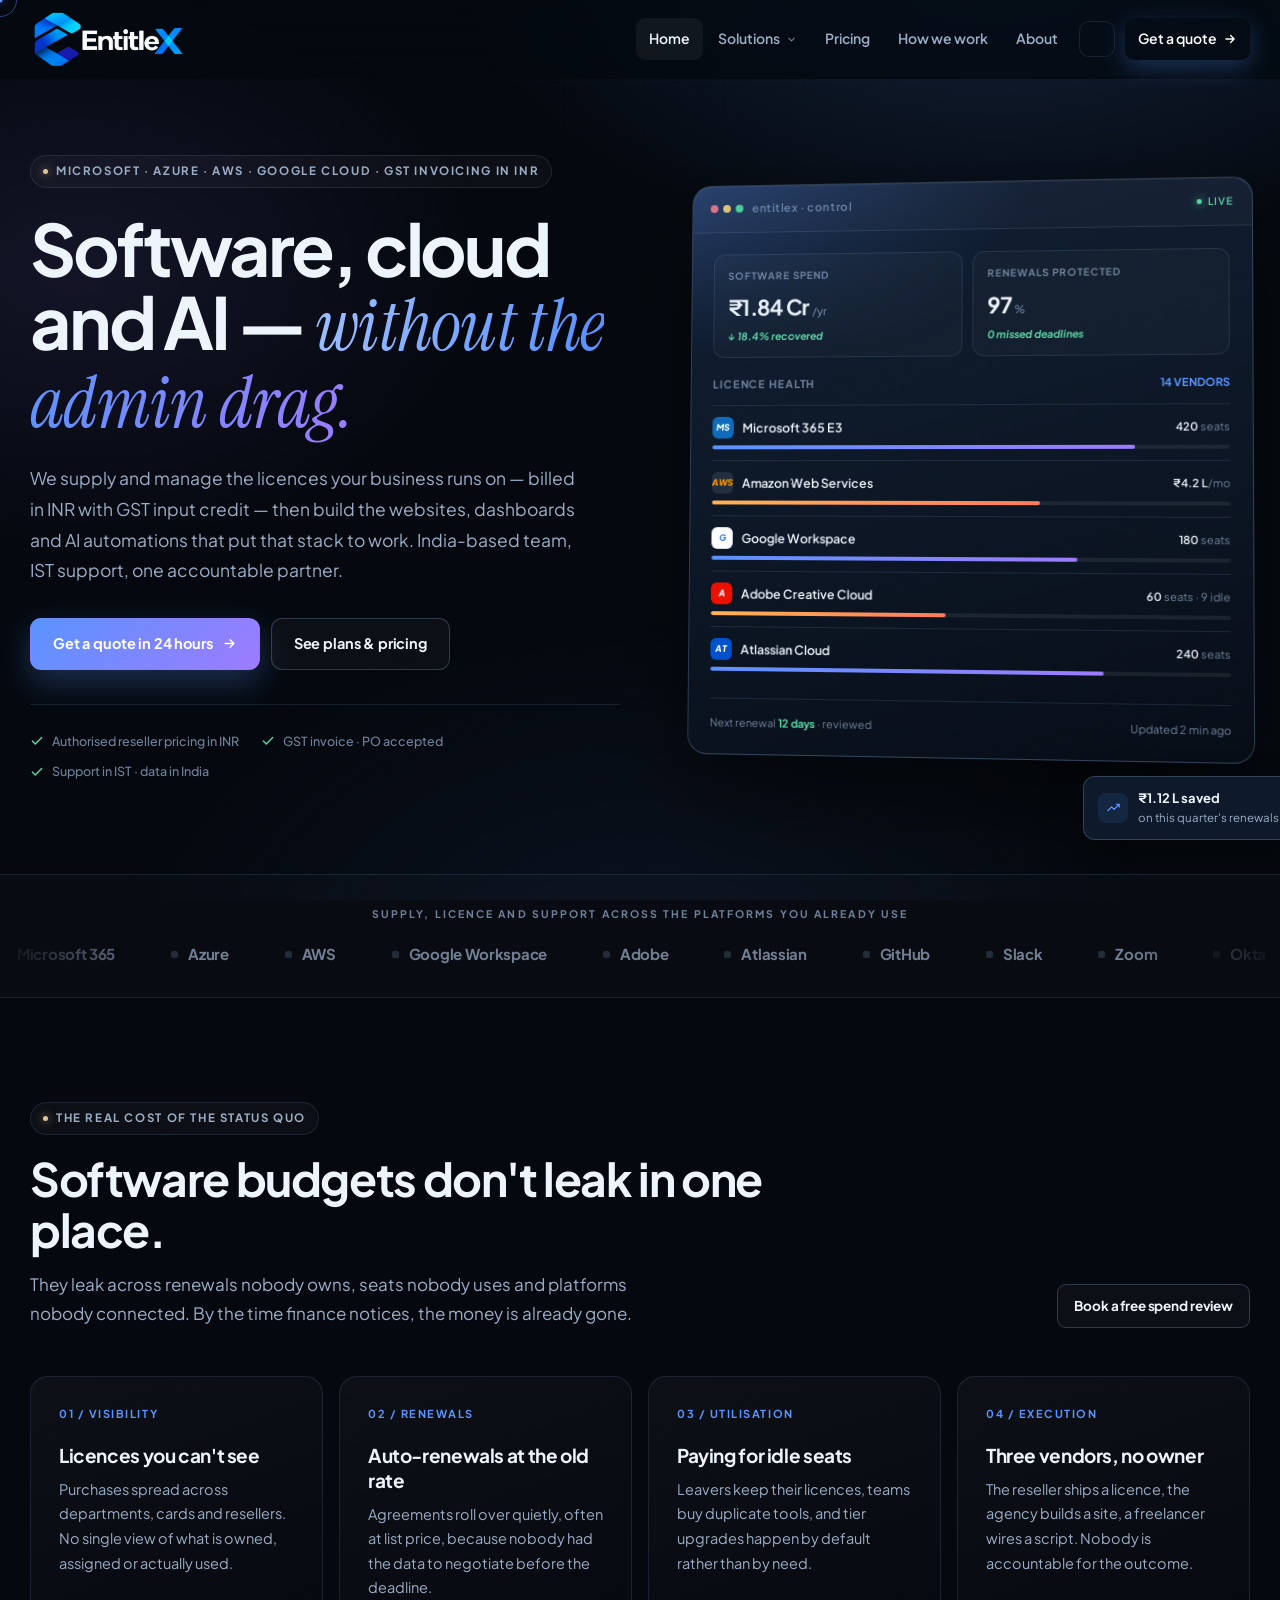
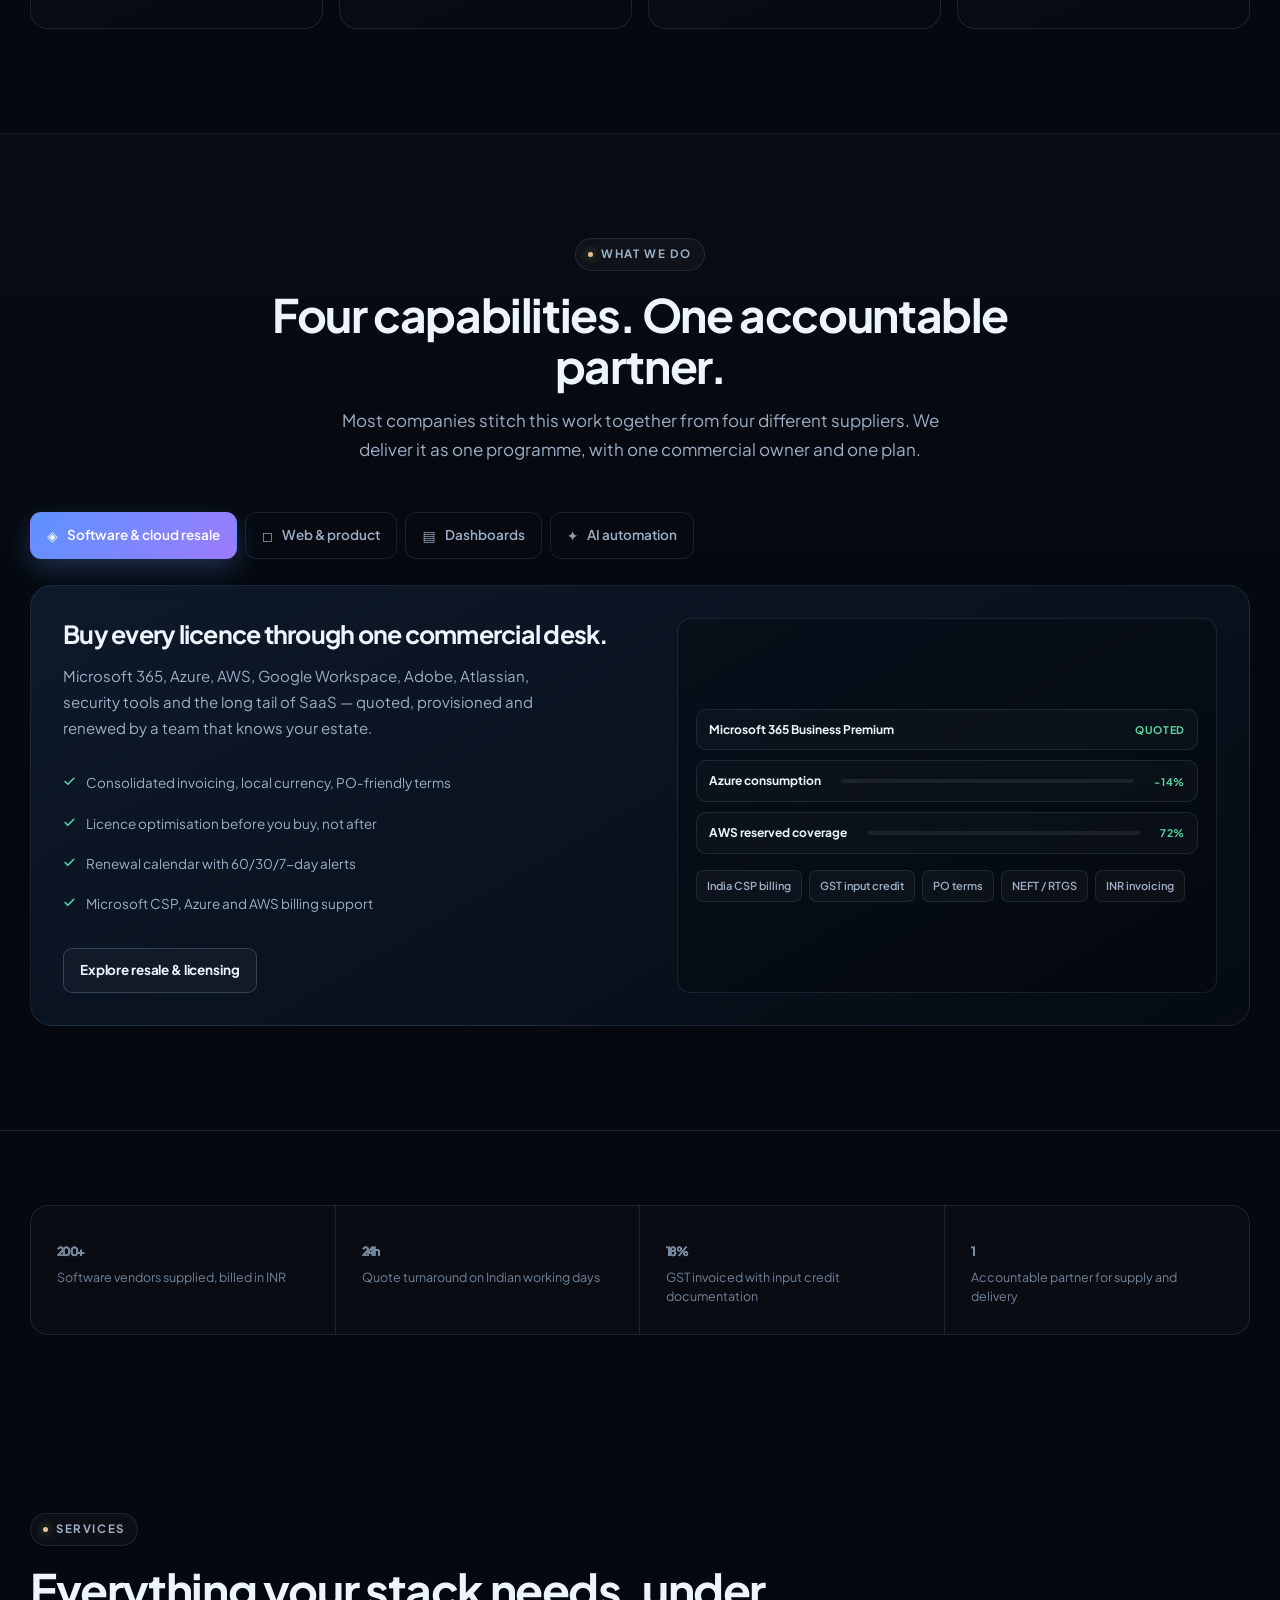
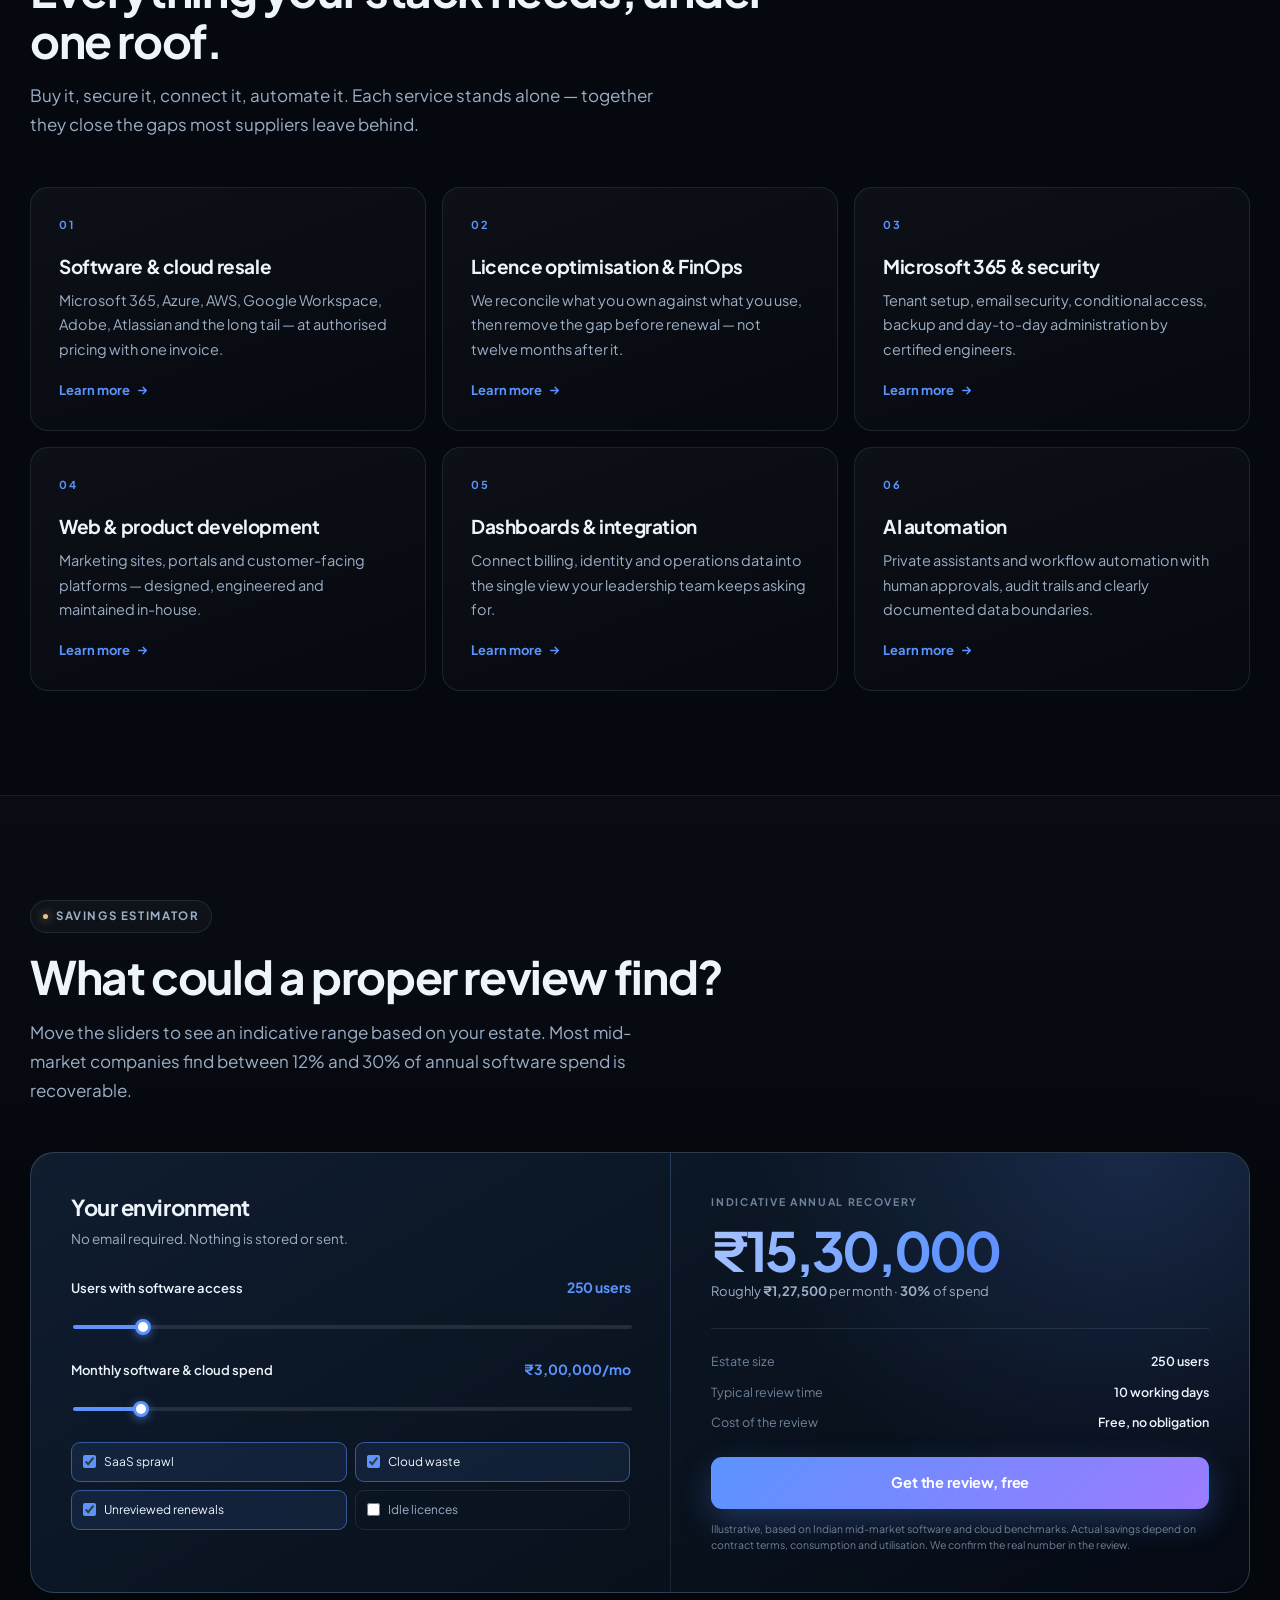
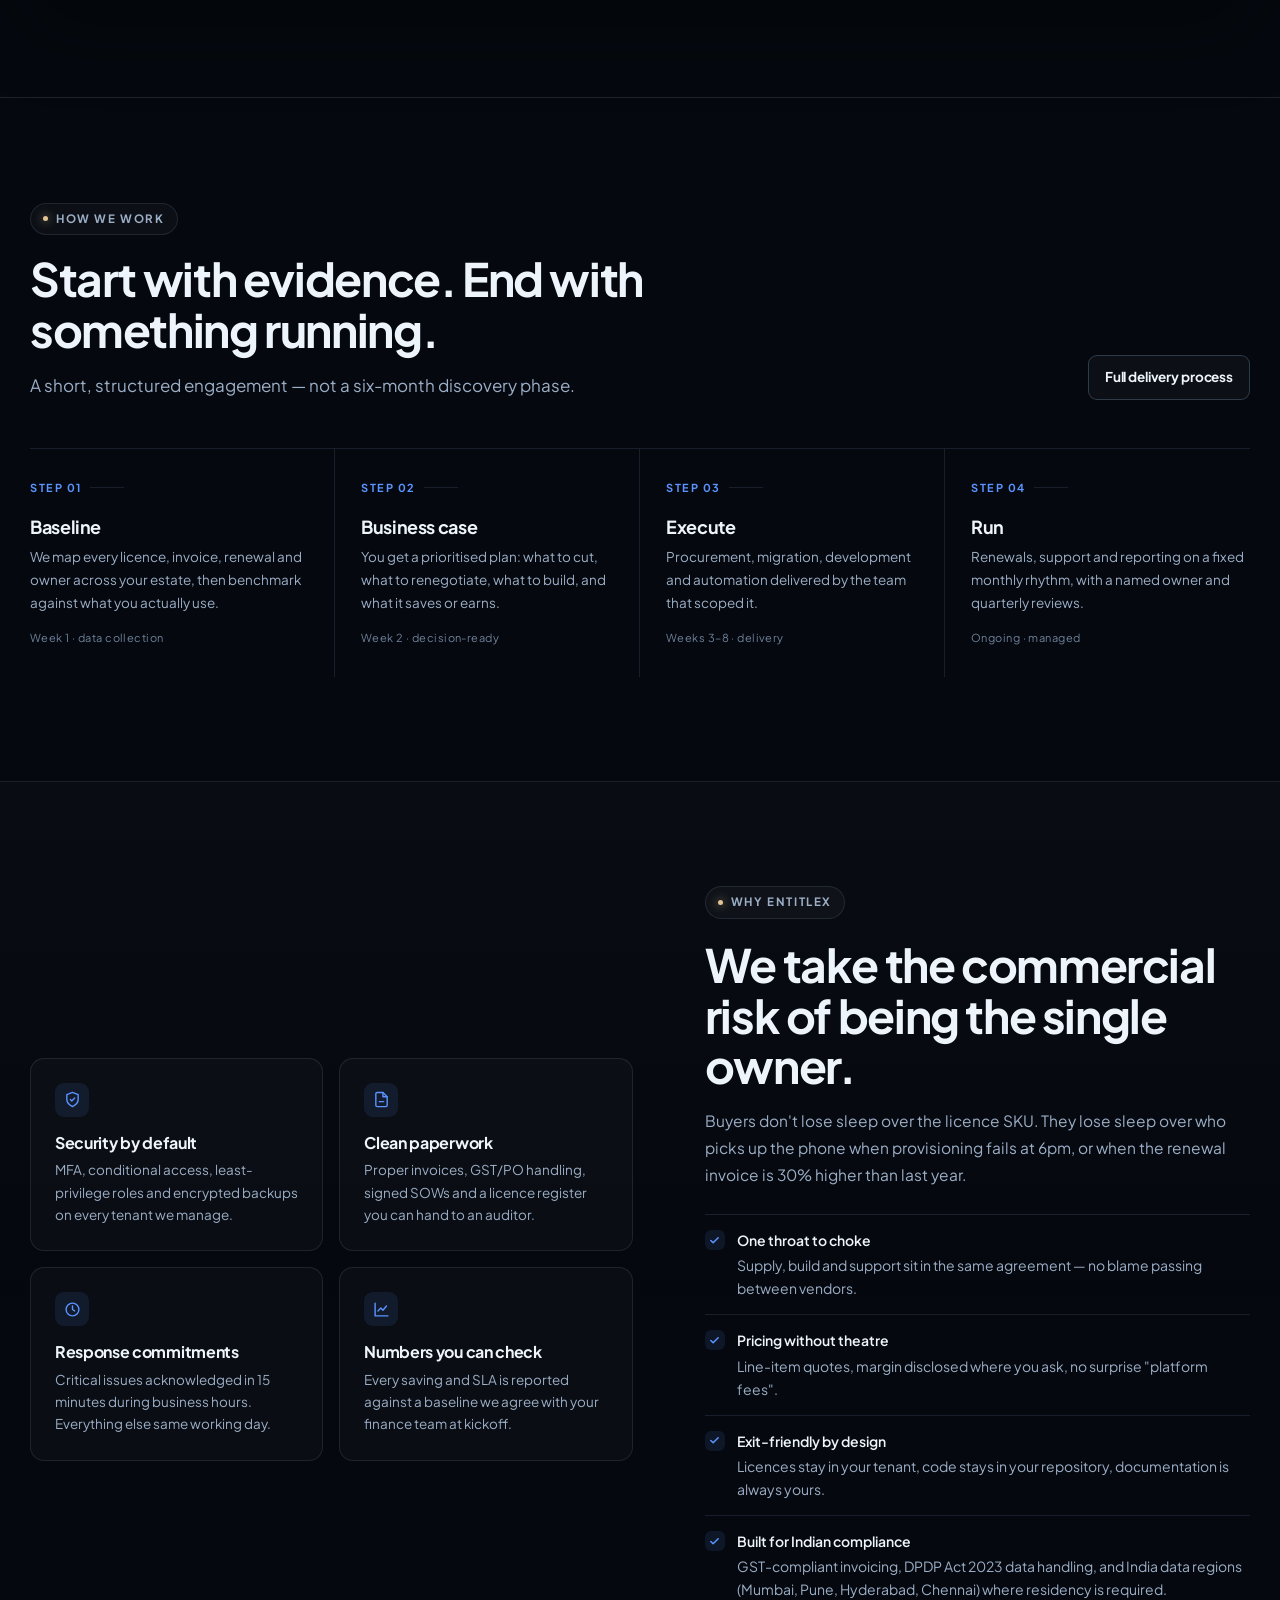
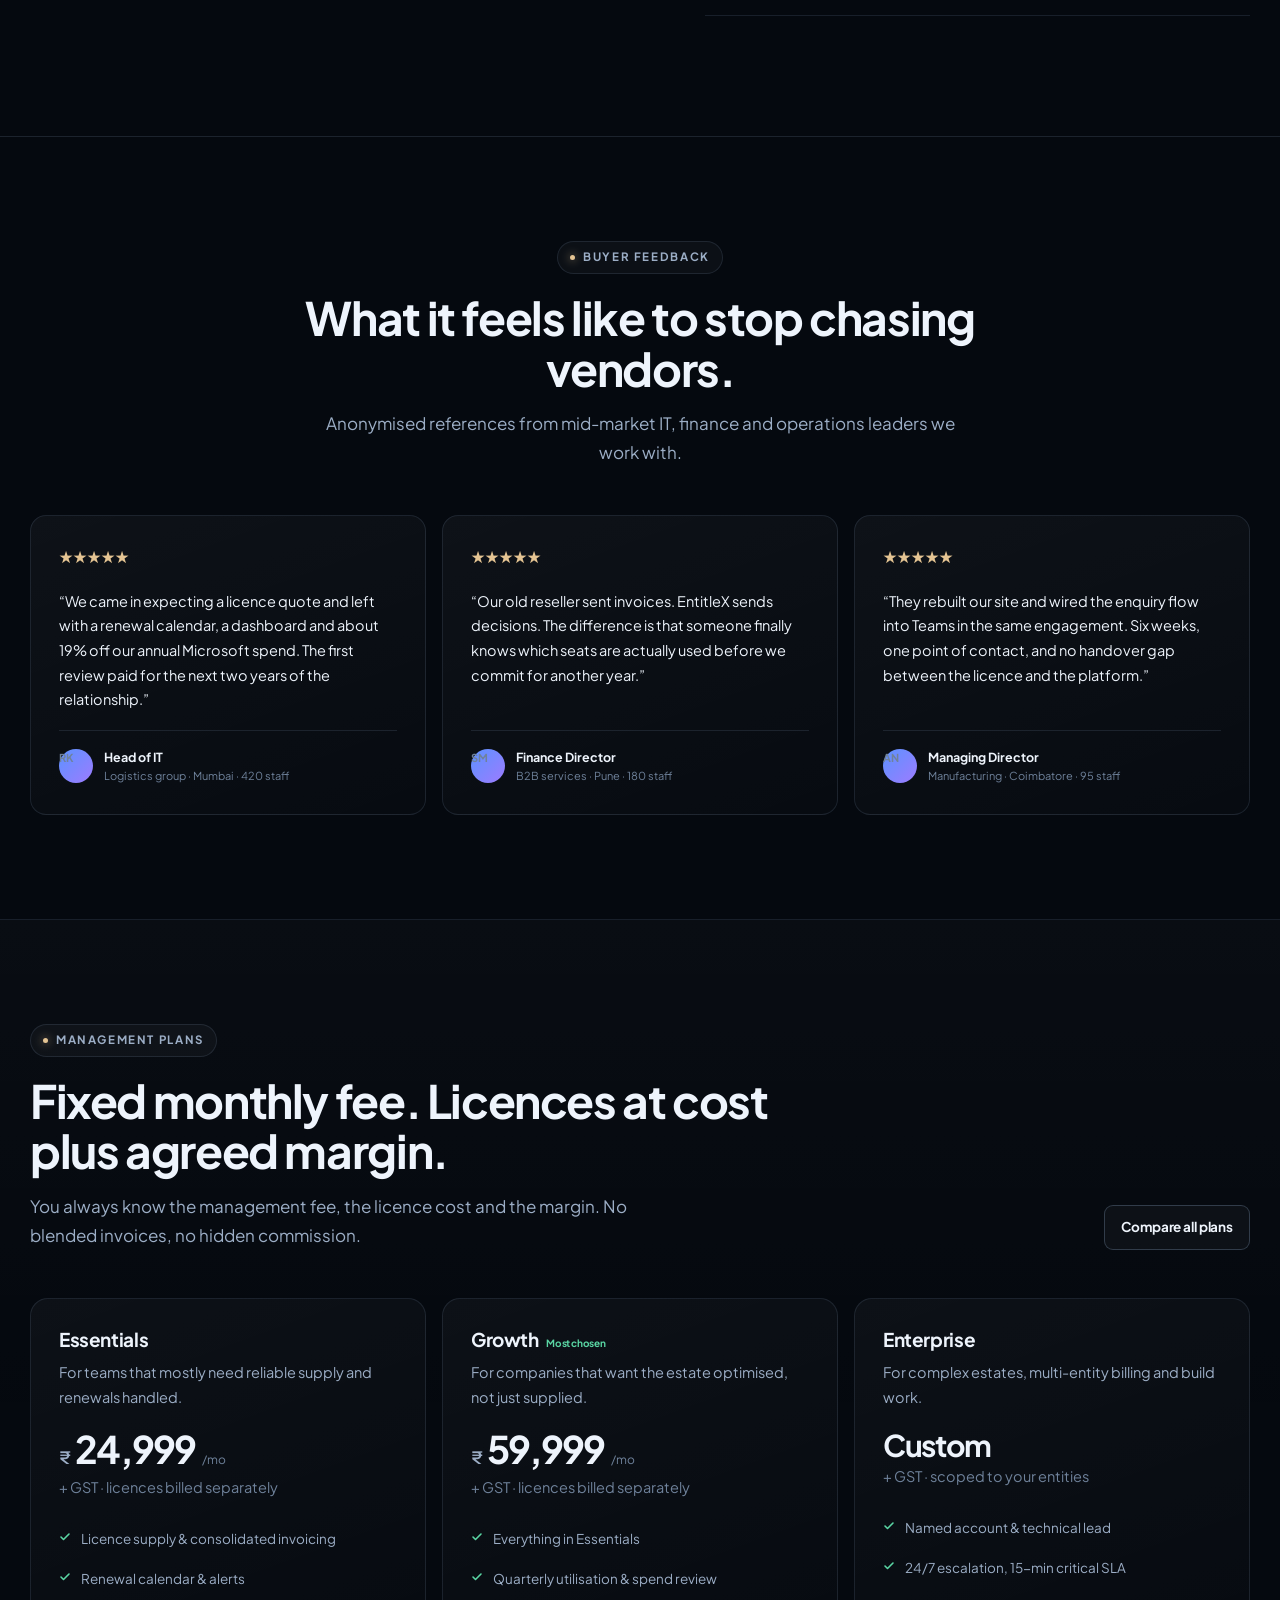
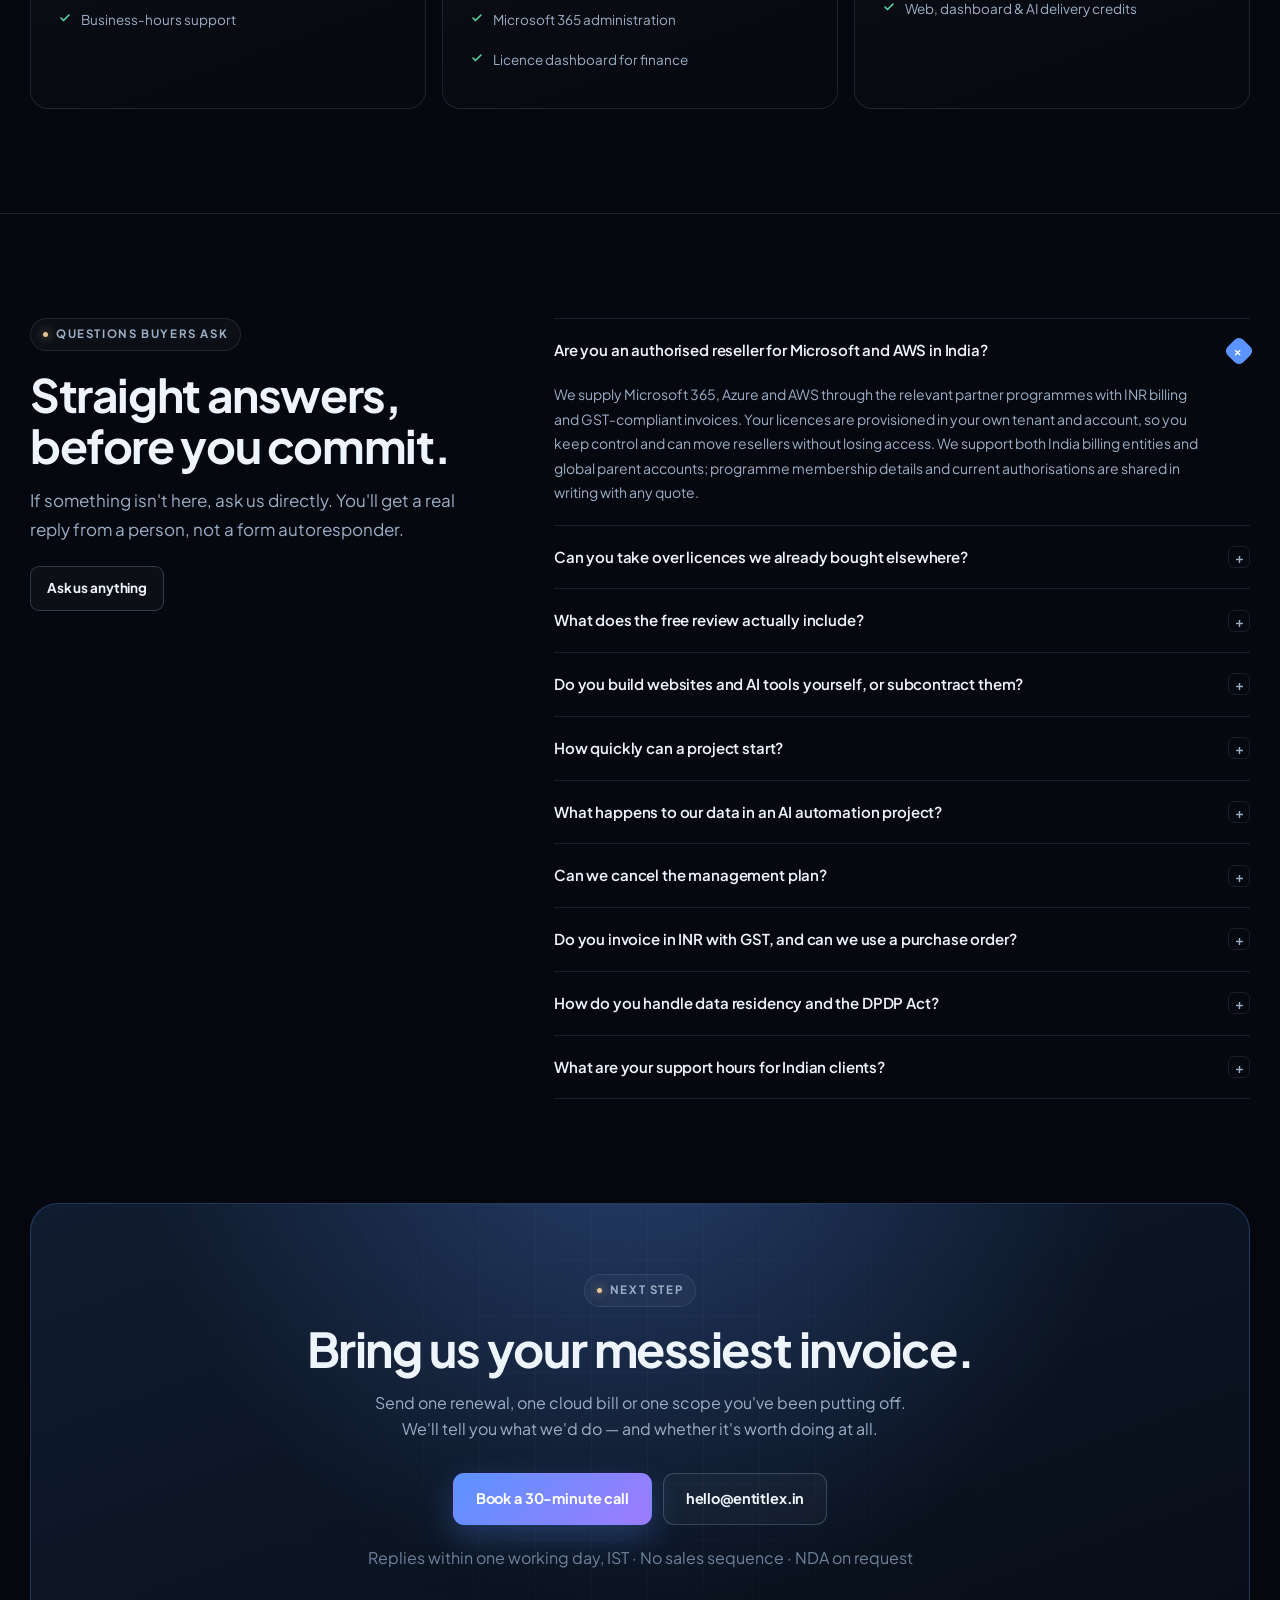
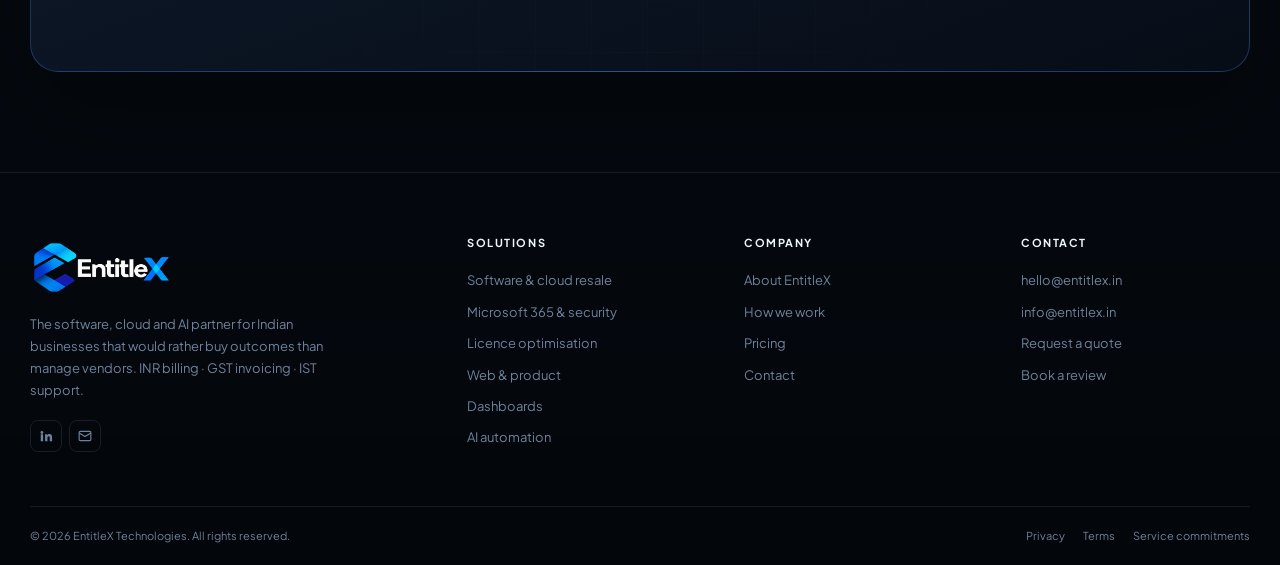
==== commit a071fdb1: "Rebuild site for Indian software resale and services market Reposition EntitleX as an India-first so" ====
--- a/index.html
+++ b/index.html
@@ -1,48 +1,655 @@
-<!DOCTYPE html><html lang="en"><head><meta charset="UTF-8"><meta name="viewport" content="width=device-width, initial-scale=1.0"><meta name="theme-color" content="#07111f"><script>(function(){try{var t=localStorage.getItem("entitlex-theme");document.documentElement.setAttribute("data-theme",t==="light"?"light":"dark")}catch(e){document.documentElement.setAttribute("data-theme","dark")}})();</script><title>EntitleX | Software Licensing, IT Asset Management & Integration</title><meta name="description" content="EntitleX helps businesses manage software licensing, IT assets, SaaS subscriptions and technology integration."><link rel="stylesheet" href="style.css"><link rel="icon" href="favicon.ico" type="image/x-icon"></head><body>
+<!DOCTYPE html>
+<html lang="en" data-theme="dark">
+<head>
+<meta charset="UTF-8">
+<meta name="viewport" content="width=device-width, initial-scale=1.0">
+<meta name="theme-color" content="#05090f">
+<title>EntitleX — Software, Cloud &amp; AI Partner for Indian Businesses</title>
+<meta name="description" content="EntitleX supplies and manages Microsoft 365, Azure, AWS and 200+ software licences for Indian businesses — with GST invoicing in INR — and builds the websites, dashboards and AI automations that make them pay off.">
+<script>(function(){try{var t=localStorage.getItem("entitlex-theme");document.documentElement.setAttribute("data-theme",t==="light"?"light":"dark")}catch(e){}})();</script>
+<link rel="stylesheet" href="style.css">
+<link rel="icon" href="favicon.ico" type="image/x-icon">
+</head>
+<body>
+
 <header class="site-header" id="site-header">
+  <div class="scroll-progress" aria-hidden="true"></div>
   <div class="header-inner">
     <a href="index.html" class="brand" aria-label="EntitleX home">
-      <img src="images/entitlex-logo.png" class="logo-dark" alt="EntitleX Technologies"><img src="images/entitlex-logo-light.png" class="logo-light" alt="" aria-hidden="true">
+      <img src="images/entitlex-logo.png" class="brand-logo logo-dark" alt="EntitleX">
+      <img src="images/entitlex-logo-light.png" class="brand-logo logo-light" alt="" aria-hidden="true">
     </a>
 
-    <nav class="main-nav" aria-label="Primary navigation">
-      <a href="index.html">Home</a>
-      <a href="services.html">Services</a>
+    <nav class="main-nav" aria-label="Primary">
+      <a href="index.html" aria-current="page">Home</a>
+      <div class="nav-item">
+        <button class="nav-trigger" type="button" aria-expanded="false" aria-haspopup="true">
+          Solutions
+          <svg width="11" height="11" viewBox="0 0 24 24" fill="none" stroke="currentColor" stroke-width="2.5" stroke-linecap="round"><path d="m6 9 6 6 6-6"/></svg>
+        </button>
+        <div class="nav-menu" role="menu">
+          <a href="services.html#resale" role="menuitem"><span class="mi">01</span><span><strong>Software &amp; cloud resale</strong><small>Microsoft 365, Azure, AWS, Google, Adobe and 200+ vendors</small></span></a>
+          <a href="services.html#web" role="menuitem"><span class="mi">02</span><span><strong>Web &amp; product development</strong><small>Marketing sites, portals and customer platforms</small></span></a>
+          <a href="services.html#dashboards" role="menuitem"><span class="mi">03</span><span><strong>Dashboards &amp; reporting</strong><small>Licence, spend and operations visibility in one place</small></span></a>
+          <a href="services.html#ai" role="menuitem"><span class="mi">04</span><span><strong>AI automation</strong><small>Workflows that remove manual work from IT and finance</small></span></a>
+        </div>
+      </div>
+      <a href="pricing.html">Pricing</a>
       <a href="process.html">How we work</a>
       <a href="about.html">About</a>
-      <button class="theme-toggle desktop-theme-toggle" type="button" data-theme-toggle aria-label="Switch to light mode">☀️ Light</button><a href="contact.html" class="nav-cta">Talk to us</a>
+      <button class="theme-toggle" type="button" data-theme-toggle aria-label="Switch to light theme"></button>
+      <a href="contact.html" class="nav-cta magnetic">Get a quote
+        <svg width="14" height="14" viewBox="0 0 24 24" fill="none" stroke="currentColor" stroke-width="2.4" stroke-linecap="round" stroke-linejoin="round"><path d="M5 12h14M13 6l6 6-6 6"/></svg>
+      </a>
     </nav>
 
-    <button
-      class="menu-toggle"
-      type="button"
-      aria-label="Open menu"
-      aria-expanded="false"
-      aria-controls="mobile-menu"
-    >
-      <span></span>
-      <span></span>
-      <span></span>
+    <button class="menu-toggle" type="button" aria-label="Open menu" aria-expanded="false" aria-controls="mobile-menu">
+      <span></span><span></span><span></span>
     </button>
   </div>
 
-  <nav class="mobile-menu" id="mobile-menu" aria-label="Mobile navigation">
-    <a href="index.html">Home</a>
-    <a href="services.html">Services</a>
-    <a href="process.html">How we work</a>
-    <a href="about.html">About</a>
-    <button class="theme-toggle mobile-theme-toggle" type="button" data-theme-toggle aria-label="Switch to light mode">☀️ Light</button><a href="contact.html" class="mobile-menu-cta">Talk to us</a>
+  <nav class="mobile-menu" id="mobile-menu" aria-label="Mobile">
+    <a class="mm-link" href="index.html">Home</a>
+    <div class="mm-group">Solutions</div>
+    <a class="mm-link" href="services.html#resale">Software &amp; cloud resale</a>
+    <a class="mm-link" href="services.html#web">Web &amp; product development</a>
+    <a class="mm-link" href="services.html#dashboards">Dashboards &amp; reporting</a>
+    <a class="mm-link" href="services.html#ai">AI automation</a>
+    <div class="mm-group">Company</div>
+    <a class="mm-link" href="pricing.html">Pricing</a>
+    <a class="mm-link" href="process.html">How we work</a>
+    <a class="mm-link" href="about.html">About</a>
+    <a href="contact.html" class="btn btn-primary">Get a quote</a>
+    <button class="theme-toggle" type="button" data-theme-toggle aria-label="Switch theme" style="margin:14px 4px 0"></button>
   </nav>
 </header>
+
 <main>
-<section class="hero"><video class="hero-video" autoplay muted loop playsinline preload="metadata" aria-hidden="true"><source src="assets/videos/entitlex-flowing-tech-background.mp4" type="video/mp4"></video><div class="hero-video-overlay" aria-hidden="true"></div><div class="wrap hero-grid"><div class="hero-copy"><span class="eyebrow">SOFTWARE LICENSING • IT ASSET MANAGEMENT • SYSTEM INTEGRATION</span><h1>Clarity and control across your software environment.</h1><p class="lede">EntitleX helps businesses procure, manage and optimize software licenses, SaaS subscriptions and IT assets. We bring structure to procurement, usage, renewals and compliance so teams can make better-informed technology decisions.</p><div class="hero-actions"><a href="contact.html" class="btn-primary">Talk to us</a><a href="services.html" class="btn-secondary">Explore our services</a></div><div class="trust-note"><span class="trust-dot"></span>Practical technology management for growing businesses</div></div><div class="hero-mark" aria-hidden="true"><img class="ribbon" src="images/entitlex-mark.png" alt=""></div></div></section>
-<section class="section"><div class="wrap"><div class="section-heading narrow"><span class="section-label">THE CHALLENGE</span><h2>Software environments become complex quickly.</h2><p>As organizations grow, software purchasing and management can become fragmented across IT, finance, procurement and individual teams.</p></div><div class="card-grid four"><article class="info-card"><span class="card-number">01</span><h3>Limited visibility</h3><p>Understand what software is owned, deployed, assigned and actively used.</p></article><article class="info-card"><span class="card-number">02</span><h3>Renewal complexity</h3><p>Keep renewal dates, contracts and subscription commitments visible before decisions are due.</p></article><article class="info-card"><span class="card-number">03</span><h3>Licensing exposure</h3><p>Improve visibility between software entitlements, deployments and licensing requirements.</p></article><article class="info-card"><span class="card-number">04</span><h3>Software sprawl</h3><p>Bring applications, subscriptions and vendors into a more structured management process.</p></article></div></div></section>
-<section class="section section-alt"><div class="wrap"><div class="section-heading"><span class="section-label">WHAT WE DO</span><h2>Practical support across the software lifecycle.</h2><p>From initial procurement to ongoing management, we help organizations bring greater structure to the technology they depend on.</p></div><div class="card-grid"><article class="service-card"><span class="service-icon">01</span><h3>Software Licensing &amp; Procurement</h3><p>Evaluate licensing requirements, compare options and support informed procurement decisions.</p><a href="services.html">Learn more →</a></article><article class="service-card"><span class="service-icon">02</span><h3>Software Asset Management</h3><p>Improve visibility across software assets, deployments, users and license utilization.</p><a href="services.html">Learn more →</a></article><article class="service-card"><span class="service-icon">03</span><h3>License Compliance</h3><p>Support better understanding of entitlements, deployments and licensing requirements.</p><a href="services.html">Learn more →</a></article><article class="service-card"><span class="service-icon">04</span><h3>SaaS &amp; Subscription Management</h3><p>Bring applications, seats, usage and renewal cycles into a clearer management structure.</p><a href="services.html">Learn more →</a></article><article class="service-card"><span class="service-icon">05</span><h3>Vendor &amp; Contract Management</h3><p>Improve visibility across software vendors, agreements, commercial terms and renewals.</p><a href="services.html">Learn more →</a></article><article class="service-card"><span class="service-icon">06</span><h3>IT Systems Integration</h3><p>Connect applications, infrastructure and technology platforms around practical business requirements.</p><a href="services.html">Learn more →</a></article></div></div></section>
-<section class="section"><div class="wrap"><div class="section-heading"><span class="section-label">HOW WE WORK</span><h2>A structured approach, from assessment to ongoing management.</h2><p>We start with the current environment, develop practical recommendations and support implementation.</p></div><div class="process-track"><article class="process-step"><div class="dot">01</div><h3>Assess</h3><p>Review software, licenses, deployments, subscriptions and business requirements.</p></article><article class="process-step"><div class="dot">02</div><h3>Recommend</h3><p>Identify opportunities to improve visibility, utilization, procurement and management.</p></article><article class="process-step"><div class="dot">03</div><h3>Implement</h3><p>Support agreed changes across procurement, deployment, vendors and technology workflows.</p></article><article class="process-step"><div class="dot">04</div><h3>Manage</h3><p>Maintain visibility across licenses, subscriptions, vendors and renewals as the environment evolves.</p></article></div></div></section>
-<section class="section section-alt"><div class="wrap"><div class="section-heading"><span class="section-label">WHO WE WORK WITH</span><h2>Supporting the teams responsible for technology, spend and operations.</h2></div><div class="card-grid four"><article class="info-card"><h3>IT &amp; Technology</h3><p>Improve visibility across software, licenses, deployments and technology assets.</p></article><article class="info-card"><h3>Procurement</h3><p>Bring structure to software purchasing, vendor discussions and renewal decisions.</p></article><article class="info-card"><h3>Finance</h3><p>Improve visibility into software expenditure, subscriptions and contractual commitments.</p></article><article class="info-card"><h3>Operations</h3><p>Reduce administrative complexity around software vendors, contracts and technology workflows.</p></article></div></div></section>
-<section class="section"><div class="wrap"><div class="split-section"><div class="section-heading left"><span class="section-label">WHY ENTITLEX</span><h2>A practical approach to software and technology management.</h2><p>We focus on understanding the environment first, then developing recommendations that can be implemented within the organization's actual requirements.</p></div><div class="benefit-list"><div class="benefit-item"><span>01</span><div><h3>Visibility</h3><p>Create a clearer view of software ownership, deployments, subscriptions and usage.</p></div></div><div class="benefit-item"><span>02</span><div><h3>Structure</h3><p>Bring procurement, contracts, renewals and vendor information into a more organized process.</p></div></div><div class="benefit-item"><span>03</span><div><h3>Accountability</h3><p>Support licensing decisions through better documentation, information and visibility.</p></div></div><div class="benefit-item"><span>04</span><div><h3>Practical execution</h3><p>Focus on solutions designed around real business and technology requirements.</p></div></div></div></div></div></section>
-<section class="cta-section"><div class="wrap"><div class="cta-box"><span class="section-label">GET STARTED</span><h2>Let's understand your technology environment.</h2><p>Tell us what you're currently managing, where you're facing complexity, or what you're planning next.</p><a href="contact.html" class="btn-primary">Talk to EntitleX</a></div></div></section>
+
+<!-- HERO -->
+<section class="hero">
+  <div class="shell hero-inner">
+    <div class="hero-copy">
+      <span class="eyebrow" data-reveal><span class="dot"></span>Microsoft · Azure · AWS · Google Cloud · GST invoicing in INR</span>
+      <h1 data-reveal style="--d:60ms">Software, cloud and AI — <em>without the admin drag.</em></h1>
+      <p class="lede" data-reveal style="--d:120ms">We supply and manage the licences your business runs on — billed in INR with GST input credit — then build the websites, dashboards and AI automations that put that stack to work. India-based team, IST support, one accountable partner.</p>
+      <div class="hero-actions" data-reveal style="--d:180ms">
+        <a href="contact.html" class="btn btn-primary magnetic">Get a quote in 24 hours
+          <svg width="15" height="15" viewBox="0 0 24 24" fill="none" stroke="currentColor" stroke-width="2.4" stroke-linecap="round" stroke-linejoin="round"><path d="M5 12h14M13 6l6 6-6 6"/></svg>
+        </a>
+        <a href="pricing.html" class="btn btn-ghost">See plans &amp; pricing</a>
+      </div>
+      <div class="hero-proof" data-reveal style="--d:240ms">
+        <div><svg width="14" height="14" viewBox="0 0 24 24" fill="none" stroke="currentColor" stroke-width="2.4" stroke-linecap="round" stroke-linejoin="round"><path d="M20 6 9 17l-5-5"/></svg>Authorised reseller pricing in INR</div>
+        <div><svg width="14" height="14" viewBox="0 0 24 24" fill="none" stroke="currentColor" stroke-width="2.4" stroke-linecap="round" stroke-linejoin="round"><path d="M20 6 9 17l-5-5"/></svg>GST invoice · PO accepted</div>
+        <div><svg width="14" height="14" viewBox="0 0 24 24" fill="none" stroke="currentColor" stroke-width="2.4" stroke-linecap="round" stroke-linejoin="round"><path d="M20 6 9 17l-5-5"/></svg>Support in IST · data in India</div>
+      </div>
+    </div>
+
+    <div data-reveal style="--d:200ms">
+      <div class="console" aria-label="Illustration of the EntitleX licence and spend console">
+        <div class="console-top">
+          <span class="lights" aria-hidden="true"><i></i><i></i><i></i></span>
+          <span>entitlex · control</span>
+          <span class="live"><i></i>Live</span>
+        </div>
+        <div class="console-body">
+          <div class="console-kpis">
+            <div class="kpi">
+              <span>Software spend</span>
+              <strong>₹1.84 Cr<small>/yr</small></strong>
+              <em class="trend">↓ 18.4% recovered</em>
+            </div>
+            <div class="kpi">
+              <span>Renewals protected</span>
+              <strong>97<small>%</small></strong>
+              <em class="trend">0 missed deadlines</em>
+            </div>
+          </div>
+          <div class="console-title"><span>Licence health</span><b>14 vendors</b></div>
+
+          <div class="lic-row">
+            <div class="lic-top"><span class="lic-name"><i class="lic-ico ms">MS</i>Microsoft 365 E3</span><span class="lic-meta"><b>420</b> seats</span></div>
+            <div class="bar"><i style="--w:82%"></i></div>
+          </div>
+          <div class="lic-row">
+            <div class="lic-top"><span class="lic-name"><i class="lic-ico aws">AWS</i>Amazon Web Services</span><span class="lic-meta"><b>₹4.2 L</b>/mo</span></div>
+            <div class="bar"><i class="warn" style="--w:64%"></i></div>
+          </div>
+          <div class="lic-row">
+            <div class="lic-top"><span class="lic-name"><i class="lic-ico goog">G</i>Google Workspace</span><span class="lic-meta"><b>180</b> seats</span></div>
+            <div class="bar"><i style="--w:71%"></i></div>
+          </div>
+          <div class="lic-row">
+            <div class="lic-top"><span class="lic-name"><i class="lic-ico adobe">A</i>Adobe Creative Cloud</span><span class="lic-meta"><b>60</b> seats · 9 idle</span></div>
+            <div class="bar"><i class="warn" style="--w:46%"></i></div>
+          </div>
+          <div class="lic-row">
+            <div class="lic-top"><span class="lic-name"><i class="lic-ico atl">AT</i>Atlassian Cloud</span><span class="lic-meta"><b>240</b> seats</span></div>
+            <div class="bar"><i style="--w:76%"></i></div>
+          </div>
+
+          <div class="console-foot"><span>Next renewal <b>12 days</b> · reviewed</span><span>Updated 2 min ago</span></div>
+        </div>
+      </div>
+      <div class="console-float">
+        <span class="cf-ico"><svg width="15" height="15" viewBox="0 0 24 24" fill="none" stroke="currentColor" stroke-width="2.2" stroke-linecap="round" stroke-linejoin="round"><path d="M3 17l6-6 4 4 8-8"/><path d="M17 7h4v4"/></svg></span>
+        <span><strong>₹1.12 L saved</strong>on this quarter's renewals</span>
+      </div>
+    </div>
+  </div>
+</section>
+
+<!-- TRUST MARQUEE -->
+<section class="trust">
+  <div class="shell"><div class="trust-label">Supply, licence and support across the platforms you already use</div></div>
+  <div class="marquee">
+    <div class="marquee-track">
+      <span><i></i>Microsoft 365</span><span><i></i>Azure</span><span><i></i>AWS</span><span><i></i>Google Workspace</span><span><i></i>Adobe</span><span><i></i>Atlassian</span><span><i></i>GitHub</span><span><i></i>Slack</span><span><i></i>Zoom</span><span><i></i>Okta</span><span><i></i>Datadog</span><span><i></i>DocuSign</span>
+      <span aria-hidden="true"><i></i>Microsoft 365</span><span aria-hidden="true"><i></i>Azure</span><span aria-hidden="true"><i></i>AWS</span><span aria-hidden="true"><i></i>Google Workspace</span><span aria-hidden="true"><i></i>Adobe</span><span aria-hidden="true"><i></i>Atlassian</span><span aria-hidden="true"><i></i>GitHub</span><span aria-hidden="true"><i></i>Slack</span><span aria-hidden="true"><i></i>Zoom</span><span aria-hidden="true"><i></i>Okta</span><span aria-hidden="true"><i></i>Datadog</span><span aria-hidden="true"><i></i>DocuSign</span>
+    </div>
+  </div>
+</section>
+
+<!-- PROBLEM -->
+<section class="section">
+  <div class="shell">
+    <div class="split-head">
+      <div class="section-head" data-reveal>
+        <span class="eyebrow"><span class="dot"></span>The real cost of the status quo</span>
+        <h2>Software budgets don't leak in one place.</h2>
+        <p>They leak across renewals nobody owns, seats nobody uses and platforms nobody connected. By the time finance notices, the money is already gone.</p>
+      </div>
+      <a href="contact.html" class="btn btn-ghost btn-sm" data-reveal style="--d:120ms">Book a free spend review</a>
+    </div>
+    <div class="grid g4">
+      <article class="card" data-reveal>
+        <span class="card-num">01 / VISIBILITY</span>
+        <h3>Licences you can't see</h3>
+        <p>Purchases spread across departments, cards and resellers. No single view of what is owned, assigned or actually used.</p>
+      </article>
+      <article class="card" data-reveal style="--d:80ms">
+        <span class="card-num">02 / RENEWALS</span>
+        <h3>Auto-renewals at the old rate</h3>
+        <p>Agreements roll over quietly, often at list price, because nobody had the data to negotiate before the deadline.</p>
+      </article>
+      <article class="card" data-reveal style="--d:160ms">
+        <span class="card-num">03 / UTILISATION</span>
+        <h3>Paying for idle seats</h3>
+        <p>Leavers keep their licences, teams buy duplicate tools, and tier upgrades happen by default rather than by need.</p>
+      </article>
+      <article class="card" data-reveal style="--d:240ms">
+        <span class="card-num">04 / EXECUTION</span>
+        <h3>Three vendors, no owner</h3>
+        <p>The reseller ships a licence, the agency builds a site, a freelancer wires a script. Nobody is accountable for the outcome.</p>
+      </article>
+    </div>
+  </div>
+</section>
+
+<!-- SOLUTIONS TABS -->
+<section class="section section-alt">
+  <div class="shell">
+    <div class="section-head center" data-reveal>
+      <span class="eyebrow"><span class="dot"></span>What we do</span>
+      <h2>Four capabilities. One accountable partner.</h2>
+      <p>Most companies stitch this work together from four different suppliers. We deliver it as one programme, with one commercial owner and one plan.</p>
+    </div>
+
+    <div data-tabs data-reveal>
+      <div class="tabs" role="tablist" aria-label="Solution areas">
+        <button class="tab is-active" type="button" role="tab" aria-selected="true" data-tab="resale"><span class="tab-ico">◈</span>Software &amp; cloud resale</button>
+        <button class="tab" type="button" role="tab" aria-selected="false" data-tab="web"><span class="tab-ico">◻</span>Web &amp; product</button>
+        <button class="tab" type="button" role="tab" aria-selected="false" data-tab="dash"><span class="tab-ico">▤</span>Dashboards</button>
+        <button class="tab" type="button" role="tab" aria-selected="false" data-tab="ai"><span class="tab-ico">✦</span>AI automation</button>
+      </div>
+
+      <div class="tab-panel is-active" role="tabpanel" data-panel="resale">
+        <div class="panel-split">
+          <div>
+            <h3>Buy every licence through one commercial desk.</h3>
+            <p>Microsoft 365, Azure, AWS, Google Workspace, Adobe, Atlassian, security tools and the long tail of SaaS — quoted, provisioned and renewed by a team that knows your estate.</p>
+            <ul class="feature-list">
+              <li><svg width="13" height="13" viewBox="0 0 24 24" fill="none" stroke="currentColor" stroke-width="3" stroke-linecap="round" stroke-linejoin="round"><path d="M20 6 9 17l-5-5"/></svg>Consolidated invoicing, local currency, PO-friendly terms</li>
+              <li><svg width="13" height="13" viewBox="0 0 24 24" fill="none" stroke="currentColor" stroke-width="3" stroke-linecap="round" stroke-linejoin="round"><path d="M20 6 9 17l-5-5"/></svg>Licence optimisation before you buy, not after</li>
+              <li><svg width="13" height="13" viewBox="0 0 24 24" fill="none" stroke="currentColor" stroke-width="3" stroke-linecap="round" stroke-linejoin="round"><path d="M20 6 9 17l-5-5"/></svg>Renewal calendar with 60/30/7-day alerts</li>
+              <li><svg width="13" height="13" viewBox="0 0 24 24" fill="none" stroke="currentColor" stroke-width="3" stroke-linecap="round" stroke-linejoin="round"><path d="M20 6 9 17l-5-5"/></svg>Microsoft CSP, Azure and AWS billing support</li>
+            </ul>
+            <a href="services.html#resale" class="btn btn-ghost btn-sm" style="margin-top:24px">Explore resale &amp; licensing</a>
+          </div>
+          <div class="panel-visual">
+            <div class="mini-row"><b>Microsoft 365 Business Premium</b><span class="ok">QUOTED</span></div>
+            <div class="mini-row"><b>Azure consumption</b><span class="bar"><i style="--w:68%"></i></span><span class="ok">-14%</span></div>
+            <div class="mini-row"><b>AWS reserved coverage</b><span class="bar"><i style="--w:81%"></i></span><span class="ok">72%</span></div>
+            <div class="chip-row" style="margin-top:6px"><span class="chip">India CSP billing</span><span class="chip">GST input credit</span><span class="chip">PO terms</span><span class="chip">NEFT / RTGS</span><span class="chip">INR invoicing</span></div>
+          </div>
+        </div>
+      </div>
+
+      <div class="tab-panel" role="tabpanel" data-panel="web">
+        <div class="panel-split">
+          <div>
+            <h3>Websites and platforms that look like your ambition.</h3>
+            <p>From a premium marketing site to a customer portal with sign-in, billing and dashboards — designed, built and maintained by the same team that manages your stack.</p>
+            <ul class="feature-list">
+              <li><svg width="13" height="13" viewBox="0 0 24 24" fill="none" stroke="currentColor" stroke-width="3" stroke-linecap="round" stroke-linejoin="round"><path d="M20 6 9 17l-5-5"/></svg>Conversion-led design, not template assembly</li>
+              <li><svg width="13" height="13" viewBox="0 0 24 24" fill="none" stroke="currentColor" stroke-width="3" stroke-linecap="round" stroke-linejoin="round"><path d="M20 6 9 17l-5-5"/></svg>Fast, accessible builds with performance budgets</li>
+              <li><svg width="13" height="13" viewBox="0 0 24 24" fill="none" stroke="currentColor" stroke-width="3" stroke-linecap="round" stroke-linejoin="round"><path d="M20 6 9 17l-5-5"/></svg>CMS handover so your team can publish</li>
+              <li><svg width="13" height="13" viewBox="0 0 24 24" fill="none" stroke="currentColor" stroke-width="3" stroke-linecap="round" stroke-linejoin="round"><path d="M20 6 9 17l-5-5"/></svg>Hosting, monitoring and uptime covered</li>
+            </ul>
+            <a href="services.html#web" class="btn btn-ghost btn-sm" style="margin-top:24px">See web capabilities</a>
+          </div>
+          <div class="panel-visual">
+            <div class="mini-row"><b>Design system</b><span class="ok">READY</span></div>
+            <div class="mini-row"><b>Core Web Vitals</b><span class="bar"><i style="--w:94%"></i></span><span class="ok">PASS</span></div>
+            <div class="mini-row"><b>Accessibility</b><span class="bar"><i style="--w:100%"></i></span><span class="ok">AA</span></div>
+            <div class="chip-row" style="margin-top:6px"><span class="chip">React</span><span class="chip">Next.js</span><span class="chip">Shopify</span><span class="chip">Webflow</span><span class="chip">Headless CMS</span></div>
+          </div>
+        </div>
+      </div>
+
+      <div class="tab-panel" role="tabpanel" data-panel="dash">
+        <div class="panel-split">
+          <div>
+            <h3>One screen that answers the awkward questions.</h3>
+            <p>Licence counts, cloud spend, renewal dates, onboarding SLAs and project status — connected into dashboards your finance and IT leads actually open.</p>
+            <ul class="feature-list">
+              <li><svg width="13" height="13" viewBox="0 0 24 24" fill="none" stroke="currentColor" stroke-width="3" stroke-linecap="round" stroke-linejoin="round"><path d="M20 6 9 17l-5-5"/></svg>Power BI, Looker Studio and custom build options</li>
+              <li><svg width="13" height="13" viewBox="0 0 24 24" fill="none" stroke="currentColor" stroke-width="3" stroke-linecap="round" stroke-linejoin="round"><path d="M20 6 9 17l-5-5"/></svg>Microsoft Graph, AWS Cost Explorer and billing APIs</li>
+              <li><svg width="13" height="13" viewBox="0 0 24 24" fill="none" stroke="currentColor" stroke-width="3" stroke-linecap="round" stroke-linejoin="round"><path d="M20 6 9 17l-5-5"/></svg>Role-based views for IT, finance and leadership</li>
+              <li><svg width="13" height="13" viewBox="0 0 24 24" fill="none" stroke="currentColor" stroke-width="3" stroke-linecap="round" stroke-linejoin="round"><path d="M20 6 9 17l-5-5"/></svg>Scheduled reports delivered to inbox or Teams</li>
+            </ul>
+            <a href="services.html#dashboards" class="btn btn-ghost btn-sm" style="margin-top:24px">See dashboard work</a>
+          </div>
+          <div class="panel-visual">
+            <div class="mini-row"><b>Spend by department</b><span class="ok">LIVE</span></div>
+            <div class="mini-row"><b>Seat utilisation</b><span class="bar"><i style="--w:74%"></i></span><span class="ok">74%</span></div>
+            <div class="mini-row"><b>Renewals · next 90 days</b><span class="ok">6 DUE</span></div>
+            <div class="chip-row" style="margin-top:6px"><span class="chip">Power BI</span><span class="chip">Looker</span><span class="chip">Graph API</span><span class="chip">BigQuery</span></div>
+          </div>
+        </div>
+      </div>
+
+      <div class="tab-panel" role="tabpanel" data-panel="ai">
+        <div class="panel-split">
+          <div>
+            <h3>Automations that give your team their week back.</h3>
+            <p>Joiners and leavers, invoice triage, quote generation, renewal chasing, support triage — the repetitive work that quietly consumes your best people.</p>
+            <ul class="feature-list">
+              <li><svg width="13" height="13" viewBox="0 0 24 24" fill="none" stroke="currentColor" stroke-width="3" stroke-linecap="round" stroke-linejoin="round"><path d="M20 6 9 17l-5-5"/></svg>Private, document-grounded assistants — not public chatbots</li>
+              <li><svg width="13" height="13" viewBox="0 0 24 24" fill="none" stroke="currentColor" stroke-width="3" stroke-linecap="round" stroke-linejoin="round"><path d="M20 6 9 17l-5-5"/></svg>Human approval steps wherever money or access moves</li>
+              <li><svg width="13" height="13" viewBox="0 0 24 24" fill="none" stroke="currentColor" stroke-width="3" stroke-linecap="round" stroke-linejoin="round"><path d="M20 6 9 17l-5-5"/></svg>Integration with Teams, Slack, Microsoft 365 and your ERP</li>
+              <li><svg width="13" height="13" viewBox="0 0 24 24" fill="none" stroke="currentColor" stroke-width="3" stroke-linecap="round" stroke-linejoin="round"><path d="M20 6 9 17l-5-5"/></svg>Audit trails, data boundaries and ownership documented</li>
+            </ul>
+            <a href="services.html#ai" class="btn btn-ghost btn-sm" style="margin-top:24px">See AI automation</a>
+          </div>
+          <div class="panel-visual">
+            <div class="mini-row"><b>New starter → accounts provisioned</b><span class="ok">AUTOMATED</span></div>
+            <div class="mini-row"><b>Supplier invoice → coded in ERP</b><span class="ok">AUTOMATED</span></div>
+            <div class="mini-row"><b>Renewal notice → quote drafted</b><span class="ok">ASSISTED</span></div>
+            <div class="chip-row" style="margin-top:6px"><span class="chip">Teams</span><span class="chip">Graph API</span><span class="chip">OpenAI</span><span class="chip">Power Automate</span><span class="chip">DPDP-ready</span><span class="chip">India data region</span></div>
+          </div>
+        </div>
+      </div>
+    </div>
+  </div>
+</section>
+
+<!-- STATS -->
+<section class="section-tight">
+  <div class="shell">
+    <div class="stats" data-reveal>
+      <div class="stat"><strong><span data-count="200" data-suffix="+">200+</span></strong><span>Software vendors supplied, billed in INR</span></div>
+      <div class="stat"><strong><span data-count="24" data-suffix="h">24h</span></strong><span>Quote turnaround on Indian working days</span></div>
+      <div class="stat"><strong><span data-count="18" data-suffix="%">18%</span></strong><span>GST invoiced with input credit documentation</span></div>
+      <div class="stat"><strong><span data-count="1" data-suffix="">1</span></strong><span>Accountable partner for supply and delivery</span></div>
+    </div>
+  </div>
+</section>
+
+<!-- SERVICES GRID -->
+<section class="section">
+  <div class="shell">
+    <div class="section-head" data-reveal>
+      <span class="eyebrow"><span class="dot"></span>Services</span>
+      <h2>Everything your stack needs, under one roof.</h2>
+      <p>Buy it, secure it, connect it, automate it. Each service stands alone — together they close the gaps most suppliers leave behind.</p>
+    </div>
+    <div class="grid g3">
+      <article class="card" data-reveal>
+        <span class="card-num">01</span>
+        <h3>Software &amp; cloud resale</h3>
+        <p>Microsoft 365, Azure, AWS, Google Workspace, Adobe, Atlassian and the long tail — at authorised pricing with one invoice.</p>
+        <a class="card-link" href="services.html#resale">Learn more <svg width="13" height="13" viewBox="0 0 24 24" fill="none" stroke="currentColor" stroke-width="2.5" stroke-linecap="round" stroke-linejoin="round"><path d="M5 12h14M13 6l6 6-6 6"/></svg></a>
+      </article>
+      <article class="card" data-reveal style="--d:70ms">
+        <span class="card-num">02</span>
+        <h3>Licence optimisation &amp; FinOps</h3>
+        <p>We reconcile what you own against what you use, then remove the gap before renewal — not twelve months after it.</p>
+        <a class="card-link" href="services.html#optimisation">Learn more <svg width="13" height="13" viewBox="0 0 24 24" fill="none" stroke="currentColor" stroke-width="2.5" stroke-linecap="round" stroke-linejoin="round"><path d="M5 12h14M13 6l6 6-6 6"/></svg></a>
+      </article>
+      <article class="card" data-reveal style="--d:140ms">
+        <span class="card-num">03</span>
+        <h3>Microsoft 365 &amp; security</h3>
+        <p>Tenant setup, email security, conditional access, backup and day-to-day administration by certified engineers.</p>
+        <a class="card-link" href="services.html#m365">Learn more <svg width="13" height="13" viewBox="0 0 24 24" fill="none" stroke="currentColor" stroke-width="2.5" stroke-linecap="round" stroke-linejoin="round"><path d="M5 12h14M13 6l6 6-6 6"/></svg></a>
+      </article>
+      <article class="card" data-reveal>
+        <span class="card-num">04</span>
+        <h3>Web &amp; product development</h3>
+        <p>Marketing sites, portals and customer-facing platforms — designed, engineered and maintained in-house.</p>
+        <a class="card-link" href="services.html#web">Learn more <svg width="13" height="13" viewBox="0 0 24 24" fill="none" stroke="currentColor" stroke-width="2.5" stroke-linecap="round" stroke-linejoin="round"><path d="M5 12h14M13 6l6 6-6 6"/></svg></a>
+      </article>
+      <article class="card" data-reveal style="--d:70ms">
+        <span class="card-num">05</span>
+        <h3>Dashboards &amp; integration</h3>
+        <p>Connect billing, identity and operations data into the single view your leadership team keeps asking for.</p>
+        <a class="card-link" href="services.html#dashboards">Learn more <svg width="13" height="13" viewBox="0 0 24 24" fill="none" stroke="currentColor" stroke-width="2.5" stroke-linecap="round" stroke-linejoin="round"><path d="M5 12h14M13 6l6 6-6 6"/></svg></a>
+      </article>
+      <article class="card" data-reveal style="--d:140ms">
+        <span class="card-num">06</span>
+        <h3>AI automation</h3>
+        <p>Private assistants and workflow automation with human approvals, audit trails and clearly documented data boundaries.</p>
+        <a class="card-link" href="services.html#ai">Learn more <svg width="13" height="13" viewBox="0 0 24 24" fill="none" stroke="currentColor" stroke-width="2.5" stroke-linecap="round" stroke-linejoin="round"><path d="M5 12h14M13 6l6 6-6 6"/></svg></a>
+      </article>
+    </div>
+  </div>
+</section>
+
+<!-- ESTIMATOR -->
+<section class="section section-alt" id="savings">
+  <div class="shell">
+    <div class="section-head" data-reveal>
+      <span class="eyebrow"><span class="dot"></span>Savings estimator</span>
+      <h2>What could a proper review find?</h2>
+      <p>Move the sliders to see an indicative range based on your estate. Most mid-market companies find between 12% and 30% of annual software spend is recoverable.</p>
+    </div>
+
+    <div class="estimator" data-reveal>
+      <form class="est-form" aria-label="Savings estimator">
+        <h3>Your environment</h3>
+        <p class="small">No email required. Nothing is stored or sent.</p>
+
+        <div class="est-field">
+          <label for="est-seats">Users with software access <output for="est-seats">250 users</output></label>
+          <input type="range" id="est-seats" min="25" max="2000" step="25" value="250">
+        </div>
+        <div class="est-field">
+          <label for="est-spend">Monthly software &amp; cloud spend <output for="est-spend">₹3,00,000/mo</output></label>
+          <input type="range" id="est-spend" min="25000" max="2500000" step="25000" value="300000">
+        </div>
+
+        <div class="est-checks">
+          <label class="est-check"><input type="checkbox" data-waste="saas" checked>SaaS sprawl</label>
+          <label class="est-check"><input type="checkbox" data-waste="cloud" checked>Cloud waste</label>
+          <label class="est-check"><input type="checkbox" data-waste="renewals" checked>Unreviewed renewals</label>
+          <label class="est-check"><input type="checkbox" data-waste="licences">Idle licences</label>
+        </div>
+      </form>
+
+      <div class="est-result">
+        <span class="label">Indicative annual recovery</span>
+        <div class="amount" data-est-annual>₹0</div>
+        <span class="per">Roughly <b data-est-monthly>₹0</b> per month · <b data-est-rate>21%</b> of spend</span>
+        <div class="est-breakdown">
+          <div class="est-line"><span>Estate size</span><b data-est-seats>250 users</b></div>
+          <div class="est-line"><span>Typical review time</span><b>10 working days</b></div>
+          <div class="est-line"><span>Cost of the review</span><b>Free, no obligation</b></div>
+        </div>
+        <a href="contact.html" class="btn btn-primary">Get the review, free</a>
+        <p class="fineprint">Illustrative, based on Indian mid-market software and cloud benchmarks. Actual savings depend on contract terms, consumption and utilisation. We confirm the real number in the review.</p>
+      </div>
+    </div>
+  </div>
+</section>
+
+<!-- PROCESS -->
+<section class="section">
+  <div class="shell">
+    <div class="split-head">
+      <div class="section-head" data-reveal>
+        <span class="eyebrow"><span class="dot"></span>How we work</span>
+        <h2>Start with evidence. End with something running.</h2>
+        <p>A short, structured engagement — not a six-month discovery phase.</p>
+      </div>
+      <a href="process.html" class="btn btn-ghost btn-sm" data-reveal style="--d:100ms">Full delivery process</a>
+    </div>
+    <div class="steps" data-reveal>
+      <div class="step"><span class="step-num">STEP 01</span><h3>Baseline</h3><p>We map every licence, invoice, renewal and owner across your estate, then benchmark against what you actually use.</p><span class="step-meta">Week 1 · data collection</span></div>
+      <div class="step"><span class="step-num">STEP 02</span><h3>Business case</h3><p>You get a prioritised plan: what to cut, what to renegotiate, what to build, and what it saves or earns.</p><span class="step-meta">Week 2 · decision-ready</span></div>
+      <div class="step"><span class="step-num">STEP 03</span><h3>Execute</h3><p>Procurement, migration, development and automation delivered by the team that scoped it.</p><span class="step-meta">Weeks 3–8 · delivery</span></div>
+      <div class="step"><span class="step-num">STEP 04</span><h3>Run</h3><p>Renewals, support and reporting on a fixed monthly rhythm, with a named owner and quarterly reviews.</p><span class="step-meta">Ongoing · managed</span></div>
+    </div>
+  </div>
+</section>
+
+<!-- WHY / TRUST -->
+<section class="section section-alt">
+  <div class="shell split reverse">
+    <div class="split-visual" data-reveal>
+      <div class="trust-grid">
+        <div class="trust-card"><span class="ti"><svg width="17" height="17" viewBox="0 0 24 24" fill="none" stroke="currentColor" stroke-width="2" stroke-linecap="round" stroke-linejoin="round"><path d="M12 22s8-4 8-10V5l-8-3-8 3v7c0 6 8 10 8 10Z"/><path d="m9 12 2 2 4-4"/></svg></span><h3>Security by default</h3><p>MFA, conditional access, least-privilege roles and encrypted backups on every tenant we manage.</p></div>
+        <div class="trust-card"><span class="ti"><svg width="17" height="17" viewBox="0 0 24 24" fill="none" stroke="currentColor" stroke-width="2" stroke-linecap="round" stroke-linejoin="round"><path d="M14 2H6a2 2 0 0 0-2 2v16a2 2 0 0 0 2 2h12a2 2 0 0 0 2-2V8Z"/><path d="M14 2v6h6M9 15h6"/></svg></span><h3>Clean paperwork</h3><p>Proper invoices, GST/PO handling, signed SOWs and a licence register you can hand to an auditor.</p></div>
+        <div class="trust-card"><span class="ti"><svg width="17" height="17" viewBox="0 0 24 24" fill="none" stroke="currentColor" stroke-width="2" stroke-linecap="round" stroke-linejoin="round"><circle cx="12" cy="12" r="9"/><path d="M12 7v5l3 2"/></svg></span><h3>Response commitments</h3><p>Critical issues acknowledged in 15 minutes during business hours. Everything else same working day.</p></div>
+        <div class="trust-card"><span class="ti"><svg width="17" height="17" viewBox="0 0 24 24" fill="none" stroke="currentColor" stroke-width="2" stroke-linecap="round" stroke-linejoin="round"><path d="M3 3v18h18"/><path d="m7 14 4-4 3 3 5-6"/></svg></span><h3>Numbers you can check</h3><p>Every saving and SLA is reported against a baseline we agree with your finance team at kickoff.</p></div>
+      </div>
+    </div>
+    <div class="split-copy" data-reveal style="--d:100ms">
+      <span class="eyebrow"><span class="dot"></span>Why EntitleX</span>
+      <h2>We take the commercial risk of being the single owner.</h2>
+      <p>Buyers don't lose sleep over the licence SKU. They lose sleep over who picks up the phone when provisioning fails at 6pm, or when the renewal invoice is 30% higher than last year.</p>
+      <ul class="checks">
+        <li><span class="ci"><svg width="11" height="11" viewBox="0 0 24 24" fill="none" stroke="currentColor" stroke-width="3.4" stroke-linecap="round" stroke-linejoin="round"><path d="M20 6 9 17l-5-5"/></svg></span><div><strong>One throat to choke</strong><span>Supply, build and support sit in the same agreement — no blame passing between vendors.</span></div></li>
+        <li><span class="ci"><svg width="11" height="11" viewBox="0 0 24 24" fill="none" stroke="currentColor" stroke-width="3.4" stroke-linecap="round" stroke-linejoin="round"><path d="M20 6 9 17l-5-5"/></svg></span><div><strong>Pricing without theatre</strong><span>Line-item quotes, margin disclosed where you ask, no surprise "platform fees".</span></div></li>
+        <li><span class="ci"><svg width="11" height="11" viewBox="0 0 24 24" fill="none" stroke="currentColor" stroke-width="3.4" stroke-linecap="round" stroke-linejoin="round"><path d="M20 6 9 17l-5-5"/></svg></span><div><strong>Exit-friendly by design</strong><span>Licences stay in your tenant, code stays in your repository, documentation is always yours.</span></div></li>
+        <li><span class="ci"><svg width="11" height="11" viewBox="0 0 24 24" fill="none" stroke="currentColor" stroke-width="3.4" stroke-linecap="round" stroke-linejoin="round"><path d="M20 6 9 17l-5-5"/></svg></span><div><strong>Built for Indian compliance</strong><span>GST-compliant invoicing, DPDP Act 2023 data handling, and India data regions (Mumbai, Pune, Hyderabad, Chennai) where residency is required.</span></div></li>
+      </ul>
+    </div>
+  </div>
+</section>
+
+<!-- TESTIMONIALS -->
+<section class="section">
+  <div class="shell">
+    <div class="section-head center" data-reveal>
+      <span class="eyebrow"><span class="dot"></span>Buyer feedback</span>
+      <h2>What it feels like to stop chasing vendors.</h2>
+      <p>Anonymised references from mid-market IT, finance and operations leaders we work with.</p>
+    </div>
+    <div class="quotes">
+      <article class="quote" data-reveal>
+        <div class="stars" aria-label="5 out of 5">★★★★★</div>
+        <blockquote>“We came in expecting a licence quote and left with a renewal calendar, a dashboard and about 19% off our annual Microsoft spend. The first review paid for the next two years of the relationship.”</blockquote>
+        <div class="who"><span class="avatar">RK</span><div><b>Head of IT</b><span>Logistics group · Mumbai · 420 staff</span></div></div>
+      </article>
+      <article class="quote" data-reveal style="--d:80ms">
+        <div class="stars" aria-label="5 out of 5">★★★★★</div>
+        <blockquote>“Our old reseller sent invoices. EntitleX sends decisions. The difference is that someone finally knows which seats are actually used before we commit for another year.”</blockquote>
+        <div class="who"><span class="avatar">SM</span><div><b>Finance Director</b><span>B2B services · Pune · 180 staff</span></div></div>
+      </article>
+      <article class="quote" data-reveal style="--d:160ms">
+        <div class="stars" aria-label="5 out of 5">★★★★★</div>
+        <blockquote>“They rebuilt our site and wired the enquiry flow into Teams in the same engagement. Six weeks, one point of contact, and no handover gap between the licence and the platform.”</blockquote>
+        <div class="who"><span class="avatar">AN</span><div><b>Managing Director</b><span>Manufacturing · Coimbatore · 95 staff</span></div></div>
+      </article>
+    </div>
+  </div>
+</section>
+
+<!-- PRICING PREVIEW -->
+<section class="section section-alt">
+  <div class="shell">
+    <div class="split-head">
+      <div class="section-head" data-reveal>
+        <span class="eyebrow"><span class="dot"></span>Management plans</span>
+        <h2>Fixed monthly fee. Licences at cost plus agreed margin.</h2>
+        <p>You always know the management fee, the licence cost and the margin. No blended invoices, no hidden commission.</p>
+      </div>
+      <a href="pricing.html" class="btn btn-ghost btn-sm" data-reveal style="--d:100ms">Compare all plans</a>
+    </div>
+    <div class="grid g3">
+      <article class="card" data-reveal>
+        <h3>Essentials</h3>
+        <p class="small" style="margin-top:4px">For teams that mostly need reliable supply and renewals handled.</p>
+        <div class="plan-price" style="margin-top:20px"><span class="cur">₹</span><span class="val">24,999</span><span class="cycle">/mo</span></div>
+        <p class="plan-note">+ GST · licences billed separately</p>
+        <ul class="feature-list" style="margin-top:14px">
+          <li><svg width="12" height="12" viewBox="0 0 24 24" fill="none" stroke="currentColor" stroke-width="3.2" stroke-linecap="round" stroke-linejoin="round"><path d="M20 6 9 17l-5-5"/></svg>Licence supply &amp; consolidated invoicing</li>
+          <li><svg width="12" height="12" viewBox="0 0 24 24" fill="none" stroke="currentColor" stroke-width="3.2" stroke-linecap="round" stroke-linejoin="round"><path d="M20 6 9 17l-5-5"/></svg>Renewal calendar &amp; alerts</li>
+          <li><svg width="12" height="12" viewBox="0 0 24 24" fill="none" stroke="currentColor" stroke-width="3.2" stroke-linecap="round" stroke-linejoin="round"><path d="M20 6 9 17l-5-5"/></svg>Business-hours support</li>
+        </ul>
+      </article>
+      <article class="card" data-reveal style="--d:80ms">
+        <h3>Growth <span class="save-tag" style="font-size:10px">Most chosen</span></h3>
+        <p class="small" style="margin-top:4px">For companies that want the estate optimised, not just supplied.</p>
+        <div class="plan-price" style="margin-top:20px"><span class="cur">₹</span><span class="val">59,999</span><span class="cycle">/mo</span></div>
+        <p class="plan-note">+ GST · licences billed separately</p>
+        <ul class="feature-list" style="margin-top:14px">
+          <li><svg width="12" height="12" viewBox="0 0 24 24" fill="none" stroke="currentColor" stroke-width="3.2" stroke-linecap="round" stroke-linejoin="round"><path d="M20 6 9 17l-5-5"/></svg>Everything in Essentials</li>
+          <li><svg width="12" height="12" viewBox="0 0 24 24" fill="none" stroke="currentColor" stroke-width="3.2" stroke-linecap="round" stroke-linejoin="round"><path d="M20 6 9 17l-5-5"/></svg>Quarterly utilisation &amp; spend review</li>
+          <li><svg width="12" height="12" viewBox="0 0 24 24" fill="none" stroke="currentColor" stroke-width="3.2" stroke-linecap="round" stroke-linejoin="round"><path d="M20 6 9 17l-5-5"/></svg>Microsoft 365 administration</li>
+          <li><svg width="12" height="12" viewBox="0 0 24 24" fill="none" stroke="currentColor" stroke-width="3.2" stroke-linecap="round" stroke-linejoin="round"><path d="M20 6 9 17l-5-5"/></svg>Licence dashboard for finance</li>
+        </ul>
+      </article>
+      <article class="card" data-reveal style="--d:160ms">
+        <h3>Enterprise</h3>
+        <p class="small" style="margin-top:4px">For complex estates, multi-entity billing and build work.</p>
+        <div class="plan-price" style="margin-top:20px"><span class="val" style="font-size:30px">Custom</span></div>
+        <p class="plan-note">+ GST · scoped to your entities</p>
+        <ul class="feature-list" style="margin-top:14px">
+          <li><svg width="12" height="12" viewBox="0 0 24 24" fill="none" stroke="currentColor" stroke-width="3.2" stroke-linecap="round" stroke-linejoin="round"><path d="M20 6 9 17l-5-5"/></svg>Named account &amp; technical lead</li>
+          <li><svg width="12" height="12" viewBox="0 0 24 24" fill="none" stroke="currentColor" stroke-width="3.2" stroke-linecap="round" stroke-linejoin="round"><path d="M20 6 9 17l-5-5"/></svg>24/7 escalation, 15-min critical SLA</li>
+          <li><svg width="12" height="12" viewBox="0 0 24 24" fill="none" stroke="currentColor" stroke-width="3.2" stroke-linecap="round" stroke-linejoin="round"><path d="M20 6 9 17l-5-5"/></svg>Web, dashboard &amp; AI delivery credits</li>
+        </ul>
+      </article>
+    </div>
+  </div>
+</section>
+
+<!-- FAQ -->
+<section class="section">
+  <div class="shell faq">
+    <div class="section-head" data-reveal style="margin-bottom:0">
+      <span class="eyebrow"><span class="dot"></span>Questions buyers ask</span>
+      <h2>Straight answers, before you commit.</h2>
+      <p>If something isn't here, ask us directly. You'll get a real reply from a person, not a form autoresponder.</p>
+      <a href="contact.html" class="btn btn-ghost btn-sm" style="margin-top:22px">Ask us anything</a>
+    </div>
+
+    <div class="acc" data-reveal style="--d:100ms">
+      <div class="acc-item is-open">
+        <button class="acc-btn" type="button" aria-expanded="true">Are you an authorised reseller for Microsoft and AWS in India?<span class="acc-icon">+</span></button>
+        <div class="acc-panel"><div><p>We supply Microsoft 365, Azure and AWS through the relevant partner programmes with INR billing and GST-compliant invoices. Your licences are provisioned in your own tenant and account, so you keep control and can move resellers without losing access. We support both India billing entities and global parent accounts; programme membership details and current authorisations are shared in writing with any quote.</p></div></div>
+      </div>
+      <div class="acc-item">
+        <button class="acc-btn" type="button" aria-expanded="false">Can you take over licences we already bought elsewhere?<span class="acc-icon">+</span></button>
+        <div class="acc-panel"><div><p>Yes. We start with a reconciliation of what exists, and where a licence can't be transferred mid-term we manage it to its natural renewal and take over from there. You don't need to wait for a contract to expire before the review — that's usually when the biggest savings are found.</p></div></div>
+      </div>
+      <div class="acc-item">
+        <button class="acc-btn" type="button" aria-expanded="false">What does the free review actually include?<span class="acc-icon">+</span></button>
+        <div class="acc-panel"><div><p>A 45-minute working session, a review of your last three invoices or licence statements, a utilisation summary and a written list of opportunities with estimated values. It takes about ten working days. There is no obligation to buy, and you keep the document either way.</p></div></div>
+      </div>
+      <div class="acc-item">
+        <button class="acc-btn" type="button" aria-expanded="false">Do you build websites and AI tools yourself, or subcontract them?<span class="acc-icon">+</span></button>
+        <div class="acc-panel"><div><p>Design, engineering and automation are delivered by our own team. That's deliberate: it means the person who scoped the integration is accountable for it, and there's no margin stacking between a reseller, an agency and a contractor.</p></div></div>
+      </div>
+      <div class="acc-item">
+        <button class="acc-btn" type="button" aria-expanded="false">How quickly can a project start?<span class="acc-icon">+</span></button>
+        <div class="acc-panel"><div><p>Licence supply usually starts within two working days of a signed order. Optimisation reviews begin within a week. Web, dashboard and automation projects are scheduled in a two-week sprint cycle — the first usable release is typically four to six weeks after kickoff.</p></div></div>
+      </div>
+      <div class="acc-item">
+        <button class="acc-btn" type="button" aria-expanded="false">What happens to our data in an AI automation project?<span class="acc-icon">+</span></button>
+        <div class="acc-panel"><div><p>Data stays in your tenancy wherever the platform supports it. We use enterprise API terms with no training on your content, restrict retrieval to the documents you authorise, log every automated action, and keep a human approval step wherever money, access or customer communication is involved. The data-flow diagram is part of the deliverable.</p></div></div>
+      </div>
+      <div class="acc-item">
+        <button class="acc-btn" type="button" aria-expanded="false">Can we cancel the management plan?<span class="acc-icon">+</span></button>
+        <div class="acc-panel"><div><p>Management plans run on 30-day notice after the first quarter. Licences remain yours, code remains in your repository, and we hand over documentation, admin access and the licence register at no charge. We would rather earn the renewal than lock you in.</p></div></div>
+      </div>
+      <div class="acc-item">
+        <button class="acc-btn" type="button" aria-expanded="false">Do you invoice in INR with GST, and can we use a purchase order?<span class="acc-icon">+</span></button>
+        <div class="acc-panel"><div><p>Yes. All Indian engagements are invoiced in INR with 18% GST shown separately, so your finance team can claim input tax credit. We accept purchase orders, work with your vendor-onboarding forms, and support NEFT, RTGS and UPI. Payment terms are net 15 by default and can be aligned to your AP cycle.</p></div></div>
+      </div>
+      <div class="acc-item">
+        <button class="acc-btn" type="button" aria-expanded="false">How do you handle data residency and the DPDP Act?<span class="acc-icon">+</span></button>
+        <div class="acc-panel"><div><p>Where residency is required we deploy in India regions — Azure Central India/South India, AWS Mumbai/Hyderabad and Google Cloud Mumbai/Delhi — and keep your data in your own tenancy. Our engagements follow DPDP Act 2023 principles: purpose limitation, minimum necessary access, documented retention and a signed DPA before any data is processed. For AI automation, no customer content is used for model training.</p></div></div>
+      </div>
+      <div class="acc-item">
+        <button class="acc-btn" type="button" aria-expanded="false">What are your support hours for Indian clients?<span class="acc-icon">+</span></button>
+        <div class="acc-panel"><div><p>Standard support runs 9:30am–6:30pm IST, Monday to Friday. Enterprise plans add 24/7 escalation for critical incidents. Because our team is India-based, you are not waiting for a European or US shift to pick up a provisioning issue.</p></div></div>
+      </div>
+    </div>
+  </div>
+</section>
+
+<!-- CTA -->
+<section class="cta-wrap">
+  <div class="shell">
+    <div class="cta-box" data-reveal>
+      <span class="eyebrow"><span class="dot"></span>Next step</span>
+      <h2>Bring us your messiest invoice.</h2>
+      <p>Send one renewal, one cloud bill or one scope you've been putting off. We'll tell you what we'd do — and whether it's worth doing at all.</p>
+      <div class="cta-actions">
+        <a href="contact.html" class="btn btn-primary magnetic">Book a 30-minute call</a>
+        <a href="mailto:hello@entitlex.in" class="btn btn-ghost">hello@entitlex.in</a>
+      </div>
+              <p class="small" style="color:var(--muted-2);margin-top:20px">Replies within one working day, IST · No sales sequence · NDA on request</p>
+    </div>
+  </div>
+</section>
+
 </main>
-<footer class="site-footer"><div class="wrap footer-grid"><div class="footer-main"><a href="index.html" class="footer-brand"><img src="images/entitlex-logo.png" class="logo-dark" alt="EntitleX Technologies"><img src="images/entitlex-logo-light.png" class="logo-light" alt="" aria-hidden="true"></a><p>Software licensing, IT asset management and technology integration for growing businesses.</p></div><div class="footer-column"><h3>Services</h3><a href="services.html">Software Licensing</a><a href="services.html">Asset Management</a><a href="services.html">Compliance</a><a href="services.html">SaaS Management</a><a href="services.html">System Integration</a></div><div class="footer-column"><h3>Company</h3><a href="about.html">About</a><a href="process.html">How we work</a><a href="contact.html">Contact</a></div><div class="footer-column"><h3>Contact</h3><a href="mailto:info@entitlex.in">info@entitlex.in</a><a href="contact.html">Talk to us →</a></div></div><div class="wrap footer-bottom"><span>© 2026 EntitleX Technologies. All rights reserved.</span><span>Software licensing &amp; system integration</span></div></footer>  <script>(function(){var root=document.documentElement,header=document.getElementById('site-header'),menuBtn=document.querySelector('.menu-toggle'),toggles=document.querySelectorAll('[data-theme-toggle]');function setTheme(t){var light=t==='light';root.setAttribute('data-theme',light?'light':'dark');try{localStorage.setItem('entitlex-theme',light?'light':'dark')}catch(e){}toggles.forEach(function(b){b.textContent=light?'🌙 Dark':'☀️ Light';b.setAttribute('aria-label',light?'Switch to dark mode':'Switch to light mode');b.setAttribute('aria-pressed',light?'true':'false')})}setTheme(root.getAttribute('data-theme')||'dark');toggles.forEach(function(b){b.addEventListener('click',function(){setTheme(root.getAttribute('data-theme')==='light'?'dark':'light')})});if(menuBtn&&header){menuBtn.addEventListener('click',function(){var open=header.classList.toggle('menu-open');menuBtn.setAttribute('aria-expanded',String(open));menuBtn.setAttribute('aria-label',open?'Close menu':'Open menu');document.body.classList.toggle('menu-open',open)});header.querySelectorAll('.mobile-menu a').forEach(function(a){a.addEventListener('click',function(){header.classList.remove('menu-open');menuBtn.setAttribute('aria-expanded','false');document.body.classList.remove('menu-open')})});window.addEventListener('resize',function(){if(innerWidth>760){header.classList.remove('menu-open');menuBtn.setAttribute('aria-expanded','false');document.body.classList.remove('menu-open')}})}})();</script>
-</body></html>
-</body></html>
+
+<footer class="site-footer">
+  <div class="shell">
+    <div class="footer-grid">
+      <div class="footer-brand">
+        <img src="images/entitlex-logo.png" class="logo-dark" alt="EntitleX">
+        <img src="images/entitlex-logo-light.png" class="logo-light" alt="" aria-hidden="true">
+        <p>The software, cloud and AI partner for Indian businesses that would rather buy outcomes than manage vendors. INR billing · GST invoicing · IST support.</p>
+        <div class="footer-social">
+          <a href="https://www.linkedin.com/" aria-label="LinkedIn" target="_blank" rel="noopener"><svg width="14" height="14" viewBox="0 0 24 24" fill="currentColor"><path d="M4.98 3.5a2.5 2.5 0 1 1 0 5 2.5 2.5 0 0 1 0-5ZM3 9h4v12H3V9Zm7 0h3.8v1.7h.05c.53-1 1.83-2.05 3.77-2.05 4.03 0 4.78 2.65 4.78 6.1V21h-4v-5.5c0-1.3-.02-3-1.83-3-1.83 0-2.11 1.43-2.11 2.9V21h-4V9Z"/></svg></a>
+          <a href="mailto:hello@entitlex.in" aria-label="Email"><svg width="14" height="14" viewBox="0 0 24 24" fill="none" stroke="currentColor" stroke-width="2"><rect x="2" y="4" width="20" height="16" rx="2"/><path d="m2 7 10 6 10-6"/></svg></a>
+        </div>
+      </div>
+      <div class="footer-col">
+        <h4>Solutions</h4>
+        <a href="services.html#resale">Software &amp; cloud resale</a>
+        <a href="services.html#m365">Microsoft 365 &amp; security</a>
+        <a href="services.html#optimisation">Licence optimisation</a>
+        <a href="services.html#web">Web &amp; product</a>
+        <a href="services.html#dashboards">Dashboards</a>
+        <a href="services.html#ai">AI automation</a>
+      </div>
+      <div class="footer-col">
+        <h4>Company</h4>
+        <a href="about.html">About EntitleX</a>
+        <a href="process.html">How we work</a>
+        <a href="pricing.html">Pricing</a>
+        <a href="contact.html">Contact</a>
+      </div>
+      <div class="footer-col">
+        <h4>Contact</h4>
+        <a href="mailto:hello@entitlex.in">hello@entitlex.in</a>
+        <a href="mailto:info@entitlex.in">info@entitlex.in</a>
+        <a href="contact.html">Request a quote</a>
+        <a href="contact.html">Book a review</a>
+      </div>
+    </div>
+    <div class="footer-bottom">
+      <span>© <span data-year>2026</span> EntitleX Technologies. All rights reserved.</span>
+      <div>
+        <a href="about.html">Privacy</a>
+        <a href="about.html">Terms</a>
+        <a href="process.html">Service commitments</a>
+      </div>
+    </div>
+  </div>
+</footer>
+
+<button class="back-top" type="button" aria-label="Back to top">
+  <svg width="16" height="16" viewBox="0 0 24 24" fill="none" stroke="currentColor" stroke-width="2.4" stroke-linecap="round" stroke-linejoin="round"><path d="M12 19V5M6 11l6-6 6 6"/></svg>
+</button>
+
+<script src="app.js" defer></script>
+</body>
+</html>
--- a/style.css
+++ b/style.css
@@ -1,560 +1,725 @@
-@import url('https://fonts.googleapis.com/css2?family=IBM+Plex+Sans:wght@400;500;600&family=Space+Grotesk:wght@400;500;600;700&display=swap');
-:root{--bg:#06101d;--surface:#0b1a2b;--surface2:#0e2135;--text:#edf5ff;--muted:#9eafc4;--muted2:#72859d;--line:rgba(180,210,240,.13);--line2:rgba(180,210,240,.22);--accent:#42c6f4;--accent2:#2774e8;--soft:rgba(66,198,244,.10);--shadow:0 24px 70px rgba(0,0,0,.28);--radius:18px;--wrap:1160px}
-*{box-sizing:border-box}html{scroll-behavior:smooth}body{margin:0;min-height:100vh;color:var(--text);background:var(--bg);font:400 16px/1.65 'IBM Plex Sans',sans-serif;overflow-x:hidden}body:before{content:"";position:fixed;inset:0;z-index:-3;background:radial-gradient(circle at 80% 10%,rgba(39,116,232,.16),transparent 30%),radial-gradient(circle at 10% 75%,rgba(66,198,244,.07),transparent 26%),linear-gradient(145deg,#06101d 0%,#071321 52%,#050c17 100%)}body:after{content:"";position:fixed;inset:0;z-index:-2;pointer-events:none;opacity:.28;background-image:linear-gradient(rgba(255,255,255,.025) 1px,transparent 1px),linear-gradient(90deg,rgba(255,255,255,.025) 1px,transparent 1px);background-size:72px 72px}img{max-width:100%;height:auto}a{color:inherit}button,input,select,textarea{font:inherit}a:focus-visible,button:focus-visible,input:focus-visible,select:focus-visible,textarea:focus-visible{outline:2px solid var(--accent);outline-offset:3px}.wrap{width:min(var(--wrap),calc(100% - 48px));margin:auto}
-.site-header{position:sticky;top:0;z-index:50;background:rgba(6,16,29,.86);backdrop-filter:blur(18px);-webkit-backdrop-filter:blur(18px);border-bottom:1px solid var(--line)}.header-inner{width:min(var(--wrap),calc(100% - 48px));min-height:104px;margin:auto;display:flex;align-items:center;justify-content:space-between;gap:28px}.brand{width:274px;height:90px;padding:8px 20px;display:flex;align-items:center;justify-content:center;flex:0 0 auto;text-decoration:none;border:1px solid rgba(66,198,244,.55);border-radius:18px;background:linear-gradient(145deg,rgba(11,31,52,.98),rgba(5,17,31,.98));box-shadow:0 10px 35px rgba(0,0,0,.26),0 0 24px rgba(66,198,244,.10);transition:.25s ease}.brand:hover{transform:translateY(-2px);border-color:rgba(66,198,244,.85);box-shadow:0 15px 40px rgba(0,0,0,.34),0 0 30px rgba(66,198,244,.16)}.brand img{display:block;height:70px;width:auto;max-width:240px;object-fit:contain}.main-nav{display:flex;align-items:center;gap:4px}.main-nav a{padding:10px 13px;border-radius:9px;text-decoration:none;color:#cbd8e8;font-size:14px;font-weight:500;transition:.2s ease}.main-nav a:hover{color:#fff;background:rgba(255,255,255,.055)}.main-nav .nav-cta{margin-left:7px;color:#fff;background:linear-gradient(135deg,var(--accent),var(--accent2));box-shadow:0 8px 24px rgba(39,116,232,.22)}.main-nav .nav-cta:hover{background:linear-gradient(135deg,#5bd1f8,#3985ef);transform:translateY(-2px)}
-h1,h2,h3{font-family:'Space Grotesk',sans-serif;color:var(--text)}h1{margin:0;font-size:clamp(46px,6vw,78px);line-height:1.01;letter-spacing:-.045em}h2{margin:0;font-size:clamp(31px,4vw,50px);line-height:1.08;letter-spacing:-.035em}h3{margin:0;font-size:20px;line-height:1.25}p{margin:0;color:var(--muted)}
-.hero{min-height:calc(100vh - 104px);display:flex;align-items:center;padding:84px 0 96px}.hero-grid{display:grid;grid-template-columns:minmax(0,1.05fr) minmax(320px,.95fr);align-items:center;gap:72px}.eyebrow,.section-label{display:inline-block;color:var(--accent);font-size:12px;font-weight:600;letter-spacing:.12em;text-transform:uppercase}.eyebrow{margin-bottom:22px}.hero-copy h1{max-width:820px}.lede{max-width:700px;margin-top:25px;font-size:19px;line-height:1.75}.hero-actions{display:flex;gap:12px;flex-wrap:wrap;margin-top:32px}.btn-primary,.btn-secondary{min-height:50px;display:inline-flex;align-items:center;justify-content:center;padding:12px 19px;border-radius:9px;text-decoration:none;font-weight:600;transition:.22s ease}.btn-primary{color:#fff!important;background:linear-gradient(135deg,var(--accent),var(--accent2));box-shadow:0 10px 28px rgba(39,116,232,.22)}.btn-primary:hover{transform:translateY(-2px);filter:brightness(1.06);box-shadow:0 15px 34px rgba(39,116,232,.34)}.btn-secondary{border:1px solid var(--line2);background:rgba(255,255,255,.035);color:#dbe7f5}.btn-secondary:hover{transform:translateY(-2px);background:rgba(255,255,255,.07);border-color:rgba(66,198,244,.35)}.trust-note{display:flex;align-items:center;gap:9px;margin-top:25px;color:var(--muted2);font-size:13px}.trust-dot{width:7px;height:7px;border-radius:50%;background:var(--accent);box-shadow:0 0 12px rgba(66,198,244,.55)}.hero-mark{display:flex;align-items:center;justify-content:center}.ribbon{width:min(100%,470px);filter:drop-shadow(0 28px 55px rgba(39,116,232,.20));animation:float 7s ease-in-out infinite}@keyframes float{0%,100%{transform:translateY(0)}50%{transform:translateY(-9px)}}
-.section{padding:100px 0}.section-alt{border-top:1px solid rgba(180,210,240,.05);border-bottom:1px solid rgba(180,210,240,.05);background:rgba(7,20,34,.52)}.section-heading{max-width:780px;margin-bottom:42px}.section-heading.narrow{max-width:730px}.section-heading.left{margin-bottom:0}.section-heading .section-label{margin-bottom:16px}.section-heading h2{margin-bottom:17px}.section-heading p{font-size:17px;line-height:1.75}
-.card-grid{display:grid;grid-template-columns:repeat(3,1fr);gap:17px}.card-grid.four{grid-template-columns:repeat(4,1fr)}.info-card,.service-card{min-height:100%;padding:26px;border:1px solid var(--line);border-radius:var(--radius);background:linear-gradient(145deg,rgba(14,33,53,.78),rgba(7,20,34,.72));transition:.25s ease}.info-card:hover,.service-card:hover{transform:translateY(-4px);border-color:rgba(66,198,244,.28);background:linear-gradient(145deg,rgba(16,39,63,.90),rgba(8,23,39,.84));box-shadow:0 18px 45px rgba(0,0,0,.18)}.card-number,.service-icon{width:38px;height:38px;display:grid;place-items:center;margin-bottom:24px;border:1px solid rgba(66,198,244,.24);border-radius:10px;background:var(--soft);color:var(--accent);font-size:12px;font-weight:600}.info-card h3,.service-card h3{margin-bottom:10px}.info-card p,.service-card p{font-size:15px;line-height:1.7}.service-card a{display:inline-block;margin-top:20px;color:var(--accent);text-decoration:none;font-size:14px;font-weight:600}.service-card a:hover{text-decoration:underline}
-.process-track{display:grid;grid-template-columns:repeat(4,1fr);gap:16px}.process-step{padding:25px;border:1px solid var(--line);border-radius:var(--radius);background:rgba(8,24,40,.68)}.dot{width:42px;height:42px;display:grid;place-items:center;margin-bottom:23px;border-radius:50%;background:linear-gradient(135deg,var(--accent),var(--accent2));color:#fff;font-size:12px;font-weight:700}.process-step h3{margin-bottom:9px}.process-step p{font-size:15px}
-.split-section{display:grid;grid-template-columns:.9fr 1.1fr;gap:80px;align-items:start}.benefit-list{border-top:1px solid var(--line)}.benefit-item{display:grid;grid-template-columns:42px 1fr;gap:18px;padding:21px 0;border-bottom:1px solid var(--line)}.benefit-item>span{color:var(--accent);font-size:12px;font-weight:600;padding-top:3px}.benefit-item h3{margin-bottom:5px}.benefit-item p{font-size:15px}
-.cta-section{padding:0 0 105px}.cta-box{padding:60px;text-align:center;border:1px solid rgba(66,198,244,.20);border-radius:24px;background:radial-gradient(circle at 50% 0%,rgba(66,198,244,.12),transparent 48%),linear-gradient(145deg,rgba(13,35,57,.94),rgba(7,20,34,.94))}.cta-box .section-label{margin-bottom:14px}.cta-box h2{max-width:760px;margin:0 auto 15px}.cta-box p{max-width:650px;margin:0 auto 27px;font-size:17px}
-.page{padding:82px 0 105px}.page-hero{max-width:820px;margin-bottom:58px}.page-hero .section-label{margin-bottom:17px}.page-hero h1{font-size:clamp(43px,5.5vw,68px)}.page-intro{margin-top:22px;max-width:760px;font-size:18px;line-height:1.75}.service-list{border-top:1px solid var(--line)}.service-detail{display:grid;grid-template-columns:70px 1fr;gap:30px;padding:42px 0;border-bottom:1px solid var(--line)}.service-detail-number,.process-large-number{color:var(--accent);font:600 14px 'IBM Plex Sans',sans-serif;letter-spacing:.08em}.service-detail h2,.process-large-step h2{font-size:30px;margin-bottom:12px}.service-detail p{max-width:760px;font-size:16px}.service-detail ul{display:flex;flex-wrap:wrap;gap:8px 10px;margin:22px 0 0;padding:0;list-style:none}.service-detail li{padding:7px 11px;border:1px solid var(--line);border-radius:999px;color:#b9c8d9;background:rgba(255,255,255,.025);font-size:13px}.page-cta{margin-top:55px;padding:45px;border:1px solid var(--line);border-radius:20px;background:rgba(10,27,44,.65)}.page-cta h2{font-size:32px;margin-bottom:10px}.page-cta p{max-width:680px;margin-bottom:23px}
-.process-large{border-top:1px solid var(--line)}.process-large-step{display:grid;grid-template-columns:70px 1fr;gap:30px;padding:38px 0;border-bottom:1px solid var(--line)}.process-large-step p{max-width:760px;font-size:17px}.principles-strip{display:grid;grid-template-columns:repeat(3,1fr);gap:0;margin-top:48px;border:1px solid var(--line);border-radius:18px;overflow:hidden}.principles-strip div{padding:25px;background:rgba(255,255,255,.025);border-right:1px solid var(--line)}.principles-strip div:last-child{border-right:0}.principles-strip strong{display:block;margin-bottom:5px;font-family:'Space Grotesk';font-size:18px}.principles-strip span{color:var(--muted);font-size:14px}
-.about-intro{display:grid;grid-template-columns:1.25fr .75fr;gap:55px;padding:38px 0 65px;border-bottom:1px solid var(--line)}.about-intro h2{font-size:35px;margin-bottom:14px}.about-intro p+p{margin-top:16px}.about-highlight{align-self:start;padding:27px;border:1px solid rgba(66,198,244,.22);border-radius:18px;background:var(--soft)}.about-highlight span{display:block;color:var(--accent);font-size:11px;font-weight:600;letter-spacing:.1em;margin-bottom:10px}.about-highlight strong{display:block;font:600 21px/1.4 'Space Grotesk'}.about-section{padding:65px 0;border-bottom:1px solid var(--line)}.split-section.compact{align-items:center}.check-list p{display:flex;gap:12px;padding:12px 0;border-bottom:1px solid var(--line);color:#c7d5e5}.check-list span{color:var(--accent);font-weight:700}
-.contact-page{min-height:calc(100vh - 104px)}.contact-layout{display:grid;grid-template-columns:.9fr 1.1fr;gap:70px;align-items:start}.contact-copy h1{font-size:clamp(43px,5vw,65px)}.contact-copy>.page-intro{margin-top:21px}.contact-details{margin-top:42px;border-top:1px solid var(--line)}.contact-detail{padding:21px 0;border-bottom:1px solid var(--line)}.contact-detail>span{display:block;margin-bottom:7px;color:var(--accent);font-size:11px;font-weight:600;letter-spacing:.1em}.contact-detail a{font-size:18px;text-decoration:none}.contact-detail a:hover{color:var(--accent)}.contact-detail p{font-size:14px}.contact-card{padding:36px;border:1px solid var(--line2);border-radius:20px;background:linear-gradient(145deg,rgba(13,34,55,.90),rgba(7,20,34,.90));box-shadow:var(--shadow)}.contact-card h2{font-size:32px;margin-bottom:5px}.form-note{font-size:14px;margin-bottom:26px}.contact-form{display:grid;gap:9px}.contact-form label{color:#c8d6e6;font-size:13px;font-weight:500;margin-top:7px}.contact-form input,.contact-form select,.contact-form textarea{width:100%;border:1px solid var(--line);border-radius:9px;background:rgba(2,10,18,.50);color:var(--text);padding:13px 14px;outline:none;transition:.2s ease}.contact-form input::placeholder,.contact-form textarea::placeholder{color:#687c94}.contact-form input:focus,.contact-form select:focus,.contact-form textarea:focus{border-color:rgba(66,198,244,.62);box-shadow:0 0 0 3px rgba(66,198,244,.08)}.contact-form textarea{min-height:145px;resize:vertical}.contact-form button{margin-top:10px;min-height:50px;border:0;border-radius:9px;background:linear-gradient(135deg,var(--accent),var(--accent2));color:#fff;font-weight:600;cursor:pointer;transition:.2s ease}.contact-form button:hover{transform:translateY(-2px);filter:brightness(1.06)}.privacy-note{font-size:11px;color:var(--muted2);text-align:center;margin-top:5px}
-.site-footer{border-top:1px solid var(--line);background:#040b14}.footer-grid{display:grid;grid-template-columns:1.6fr repeat(3,1fr);gap:45px;padding:58px 0 50px}.footer-brand{display:inline-flex;text-decoration:none}.footer-brand img{height:48px;width:auto}.footer-main p{max-width:300px;margin-top:17px;color:var(--muted2);font-size:13px}.footer-column{display:flex;flex-direction:column;align-items:flex-start;gap:8px}.footer-column h3{font:600 13px 'IBM Plex Sans';color:#dbe7f4;margin-bottom:6px}.footer-column a{color:var(--muted2);font-size:13px;text-decoration:none}.footer-column a:hover{color:var(--accent)}.footer-bottom{min-height:62px;display:flex;align-items:center;justify-content:space-between;gap:20px;border-top:1px solid var(--line);color:#61758d;font-size:11px}
-@media(max-width:1050px){.header-inner{min-height:96px}.brand{width:240px;height:80px}.brand img{height:62px;max-width:205px}.main-nav a{padding:9px;font-size:13px}.hero{min-height:calc(100vh - 96px)}.hero-grid{gap:45px}.card-grid.four{grid-template-columns:repeat(2,1fr)}.process-track{grid-template-columns:repeat(2,1fr)}.split-section{gap:45px}}
-@media(max-width:760px){.wrap{width:min(100% - 30px,var(--wrap))}.site-header{position:relative}.header-inner{width:calc(100% - 24px);min-height:auto;padding:10px 0 12px;flex-direction:column;gap:9px}.brand{width:210px;height:70px;border-radius:16px}.brand img{height:54px;max-width:180px}.main-nav{width:100%;justify-content:flex-start;overflow-x:auto;scrollbar-width:none;padding-bottom:2px}.main-nav::-webkit-scrollbar{display:none}.main-nav a{flex:0 0 auto;padding:7px 8px;font-size:12px;white-space:nowrap}.main-nav .nav-cta{margin-left:2px}.hero{min-height:auto;padding:55px 0 70px}.hero-grid{grid-template-columns:1fr;gap:35px}.hero-mark{order:-1}.ribbon{width:270px}.lede{font-size:17px}.section{padding:70px 0}.card-grid,.card-grid.four,.process-track{grid-template-columns:1fr}.split-section,.about-intro,.contact-layout{grid-template-columns:1fr;gap:35px}.section-heading.left{margin-bottom:0}.service-detail,.process-large-step{grid-template-columns:45px 1fr;gap:18px}.service-detail h2,.process-large-step h2{font-size:25px}.principles-strip{grid-template-columns:1fr}.principles-strip div{border-right:0;border-bottom:1px solid var(--line)}.principles-strip div:last-child{border-bottom:0}.cta-section{padding-bottom:75px}.cta-box{padding:38px 24px}.page{padding:60px 0 75px}.page-hero{margin-bottom:42px}.contact-card{padding:27px 22px}.footer-grid{grid-template-columns:1fr 1fr;gap:35px 25px;padding:45px 0 38px}.footer-main{grid-column:1/-1}.footer-bottom{min-height:auto;padding:17px 0;flex-direction:column;align-items:flex-start}}
-@media(max-width:430px){h1{font-size:39px}h2{font-size:31px}.hero{padding-top:42px}.hero-actions{display:grid;grid-template-columns:1fr}.btn-primary,.btn-secondary{width:100%}.footer-grid{grid-template-columns:1fr}.footer-main{grid-column:auto}}
-@media(prefers-reduced-motion:reduce){html{scroll-behavior:auto}.ribbon{animation:none}*,*::before,*::after{transition:none!important}}
-
+@import url('https://fonts.googleapis.com/css2?family=Instrument+Serif:ital@0;1&family=Plus+Jakarta+Sans:wght@400;500;600;700;800&display=swap');
 
 /* =========================================================
-   MOBILE HAMBURGER MENU
+   1. TOKENS
    ========================================================= */
-
-/* Hidden on desktop */
-.menu-toggle,
-.mobile-menu{
-  display:none;
-}
-
-@media(max-width:760px){
-
-  .site-header{
-    position:sticky;
-    top:0;
-    z-index:100;
+:root{
+  --bg:#05090f;
+  --bg-soft:#070d17;
+  --surface:#0a1320;
+  --surface-2:#0e1a2b;
+  --surface-3:#122136;
+  --text:#eef4fc;
+  --muted:#9caec6;
+  --muted-2:#6f829b;
+  --line:rgba(163,196,235,.12);
+  --line-strong:rgba(163,196,235,.24);
+  --accent:#5b93ff;
+  --accent-2:#9d7bff;
+  --gold:#e4c493;
+  --good:#5ad6a4;
+  --soft:rgba(91,147,255,.10);
+  --shadow:0 30px 80px rgba(0,0,0,.45);
+  --radius:18px;
+  --shell:1220px;
+  --ease:cubic-bezier(.22,.7,.24,1);
+  --header:78px;
+  --nav-bg:rgba(5,9,15,.78);
+}
+
+html[data-theme="light"]{
+  color-scheme:light;
+  --bg:#f6f8fc;
+  --bg-soft:#eef2f8;
+  --surface:#ffffff;
+  --surface-2:#f4f7fc;
+  --surface-3:#eaf0f8;
+  --text:#0b1728;
+  --muted:#4d5f78;
+  --muted-2:#7a8aa0;
+  --line:rgba(16,38,64,.12);
+  --line-strong:rgba(16,38,64,.22);
+  --accent:#1e63e9;
+  --accent-2:#6b4ce0;
+  --gold:#a67c32;
+  --good:#128a5c;
+  --soft:rgba(30,99,233,.07);
+  --shadow:0 24px 60px rgba(16,38,64,.10);
+  --nav-bg:rgba(255,255,255,.82);
+}
+
+*,*::before,*::after{box-sizing:border-box}
+html{scroll-behavior:smooth;-webkit-text-size-adjust:100%}
+body{
+  margin:0;
+  min-height:100vh;
+  overflow-x:hidden;
+  color:var(--text);
+  background:var(--bg);
+  font:400 16px/1.65 'Plus Jakarta Sans',system-ui,sans-serif;
+  -webkit-font-smoothing:antialiased;
+}
+body::before{
+  content:"";position:fixed;inset:0;z-index:-2;pointer-events:none;
+  background:
+    radial-gradient(900px 520px at 78% -6%,rgba(91,147,255,.18),transparent 62%),
+    radial-gradient(700px 480px at 6% 30%,rgba(157,123,255,.10),transparent 60%),
+    radial-gradient(900px 600px at 50% 108%,rgba(91,147,255,.07),transparent 60%);
+}
+html[data-theme="light"] body::before{
+  background:
+    radial-gradient(900px 520px at 80% -8%,rgba(91,147,255,.20),transparent 62%),
+    radial-gradient(700px 480px at 4% 26%,rgba(157,123,255,.12),transparent 60%);
+}
+body::after{
+  content:"";position:fixed;inset:0;z-index:-1;pointer-events:none;opacity:.5;
+  background-image:linear-gradient(rgba(255,255,255,.022) 1px,transparent 1px),linear-gradient(90deg,rgba(255,255,255,.022) 1px,transparent 1px);
+  background-size:80px 80px;
+  mask-image:radial-gradient(ellipse 80% 60% at 50% 0%,#000 20%,transparent 82%);
+  -webkit-mask-image:radial-gradient(ellipse 80% 60% at 50% 0%,#000 20%,transparent 82%);
+}
+html[data-theme="light"] body::after{
+  opacity:.7;background-image:linear-gradient(rgba(16,38,64,.045) 1px,transparent 1px),linear-gradient(90deg,rgba(16,38,64,.045) 1px,transparent 1px);
+}
+
+img{max-width:100%;height:auto;display:block}
+a{color:inherit;text-decoration:none}
+button{font:inherit;color:inherit}
+::selection{background:rgba(91,147,255,.35);color:#fff}
+:focus-visible{outline:2px solid var(--accent);outline-offset:3px;border-radius:6px}
+
+h1,h2,h3,h4{margin:0;font-weight:700;line-height:1.1;letter-spacing:-.03em;color:var(--text)}
+h1{font-size:clamp(42px,5.6vw,74px);letter-spacing:-.045em;line-height:1.02}
+h2{font-size:clamp(30px,3.6vw,46px)}
+h3{font-size:19px;letter-spacing:-.02em;line-height:1.3}
+p{margin:0;color:var(--muted)}
+.serif{font-family:'Instrument Serif',Georgia,serif;font-style:italic;font-weight:400;letter-spacing:-.01em}
+.shell{width:min(var(--shell),calc(100% - 48px));margin-inline:auto}
+.muted{color:var(--muted)}
+.small{font-size:13px}
+
+/* =========================================================
+   2. HEADER / NAV
+   ========================================================= */
+.site-header{
+  position:sticky;top:0;z-index:90;
+  background:var(--nav-bg);
+  backdrop-filter:blur(20px) saturate(150%);
+  -webkit-backdrop-filter:blur(20px) saturate(150%);
+  border-bottom:1px solid transparent;
+  transition:border-color .3s var(--ease),background .3s var(--ease);
+}
+.site-header.is-scrolled{border-bottom-color:var(--line)}
+.scroll-progress{
+  position:absolute;left:0;bottom:-1px;height:1.5px;width:0;
+  background:linear-gradient(90deg,var(--accent),var(--accent-2));
+  box-shadow:0 0 12px rgba(91,147,255,.6);
+  transition:width .1s linear;
+}
+.header-inner{
+  width:min(var(--shell),calc(100% - 48px));margin-inline:auto;
+  min-height:var(--header);display:flex;align-items:center;gap:28px;
+}
+.brand{display:flex;align-items:center;gap:11px;flex:0 0 auto;padding:6px 0}
+.brand-logo{height:66px;width:auto;max-width:250px;object-fit:contain}
+.brand .logo-light{display:none!important}
+html[data-theme="light"] .brand .logo-dark{display:none!important}
+html[data-theme="light"] .brand .logo-light{display:block!important}
+.brand-word{display:flex;flex-direction:column;line-height:1}
+.brand-word strong{font-size:22px;letter-spacing:-.04em}
+.brand-word span{font-size:9px;letter-spacing:.22em;color:var(--muted-2);margin-top:5px;text-transform:uppercase}
+
+.main-nav{margin-left:auto;display:flex;align-items:center;gap:2px}
+.main-nav>a,.nav-trigger{
+  display:inline-flex;align-items:center;gap:6px;
+  padding:9px 13px;border-radius:9px;border:0;background:none;cursor:pointer;
+  color:var(--muted);font-size:14px;font-weight:600;white-space:nowrap;
+  transition:color .2s,background .2s;
+}
+.main-nav>a:hover,.nav-trigger:hover,.main-nav>a[aria-current="page"]{color:var(--text);background:rgba(255,255,255,.05)}
+html[data-theme="light"] .main-nav>a:hover,
+html[data-theme="light"] .nav-trigger:hover,
+html[data-theme="light"] .main-nav>a[aria-current="page"]{background:rgba(16,38,64,.05)}
+.nav-trigger svg{transition:transform .25s var(--ease);opacity:.7}
+.nav-item{position:relative}
+.nav-item.is-open .nav-trigger svg{transform:rotate(180deg)}
+.nav-menu{
+  position:absolute;top:calc(100% + 10px);left:50%;translate:-50% 0;
+  width:330px;padding:8px;border:1px solid var(--line);border-radius:16px;
+  background:var(--surface);box-shadow:var(--shadow);
+  opacity:0;visibility:hidden;transform:translateY(-6px);
+  transition:.22s var(--ease);
+}
+.nav-item:hover .nav-menu,.nav-item.is-open .nav-menu{opacity:1;visibility:visible;transform:none}
+.nav-menu a{display:flex;gap:11px;align-items:flex-start;padding:10px 11px;border-radius:10px;transition:background .2s}
+.nav-menu a:hover{background:var(--soft)}
+.nav-menu .mi{flex:0 0 32px;height:32px;display:grid;place-items:center;border-radius:9px;background:var(--soft);color:var(--accent);font-size:12px;font-weight:700}
+.nav-menu strong{display:block;font-size:13.5px;color:var(--text);font-weight:600}
+.nav-menu small{display:block;color:var(--muted-2);font-size:11.5px;line-height:1.4;margin-top:2px}
+.theme-toggle{
+  width:36px;height:36px;margin-left:6px;display:grid;place-items:center;
+  border:1px solid var(--line);border-radius:10px;background:transparent;color:var(--muted);
+  cursor:pointer;transition:.2s;
+}
+.theme-toggle:hover{color:var(--text);border-color:var(--line-strong);background:var(--soft)}
+.nav-cta{
+  margin-left:8px;display:inline-flex;align-items:center;gap:7px;
+  padding:11px 18px;border-radius:10px;
+  color:#fff!important;font-size:14px;font-weight:700;
+  background:linear-gradient(135deg,var(--accent),var(--accent-2));
+  box-shadow:0 8px 24px rgba(91,147,255,.28);
+  transition:transform .2s var(--ease),box-shadow .2s,filter .2s;
+}
+.nav-cta:hover{transform:translateY(-1px);filter:brightness(1.07);box-shadow:0 12px 30px rgba(91,147,255,.38);background:linear-gradient(135deg,var(--accent),var(--accent-2))}
+.menu-toggle{display:none;width:44px;height:44px;margin-left:auto;border:1px solid var(--line);border-radius:11px;background:transparent;cursor:pointer;place-items:center}
+.menu-toggle span{display:block;width:18px;height:1.8px;background:var(--text);border-radius:2px;transition:.25s var(--ease)}
+.menu-toggle span+span{margin-top:4px}
+.site-header.menu-open .menu-toggle span:nth-child(1){transform:translateY(5.8px) rotate(45deg)}
+.site-header.menu-open .menu-toggle span:nth-child(2){opacity:0}
+.site-header.menu-open .menu-toggle span:nth-child(3){transform:translateY(-5.8px) rotate(-45deg)}
+.mobile-menu{display:none}
+
+/* =========================================================
+   3. BUTTONS / BADGES / SHARED
+   ========================================================= */
+.btn{
+  display:inline-flex;align-items:center;justify-content:center;gap:9px;
+  min-height:50px;padding:13px 22px;border-radius:11px;border:1px solid transparent;
+  font-size:14.5px;font-weight:700;letter-spacing:-.01em;cursor:pointer;
+  transition:transform .2s var(--ease),box-shadow .25s,background .25s,filter .2s,border-color .2s;
+}
+.btn svg{transition:transform .25s var(--ease)}
+.btn:hover svg{transform:translateX(3px)}
+.btn-primary{color:#fff;background:linear-gradient(135deg,var(--accent),var(--accent-2));box-shadow:0 12px 32px rgba(91,147,255,.28)}
+.btn-primary:hover{transform:translateY(-2px);filter:brightness(1.06);box-shadow:0 18px 40px rgba(91,147,255,.36)}
+.btn-ghost{color:var(--text);border-color:var(--line-strong);background:rgba(255,255,255,.03)}
+.btn-ghost:hover{background:rgba(255,255,255,.07);border-color:rgba(91,147,255,.45);transform:translateY(-1px)}
+html[data-theme="light"] .btn-ghost{background:#fff}
+html[data-theme="light"] .btn-ghost:hover{background:#fff}
+.btn-sm{min-height:42px;padding:10px 16px;font-size:13.5px;border-radius:9px}
+
+.eyebrow{
+  display:inline-flex;align-items:center;gap:8px;
+  padding:6px 12px;border:1px solid var(--line);border-radius:999px;
+  background:rgba(255,255,255,.03);
+  color:var(--muted);font-size:11.5px;font-weight:700;letter-spacing:.14em;text-transform:uppercase;
+}
+html[data-theme="light"] .eyebrow{background:#fff}
+.eyebrow .dot{width:5px;height:5px;border-radius:50%;background:var(--gold);box-shadow:0 0 10px rgba(228,196,147,.8)}
+.section{padding:104px 0;position:relative}
+.section-tight{padding:74px 0}
+.section-alt{border-block:1px solid var(--line);background:linear-gradient(180deg,rgba(255,255,255,.018),transparent 60%)}
+html[data-theme="light"] .section-alt{background:linear-gradient(180deg,#fff,transparent 60%)}
+.section-head{max-width:760px;margin-bottom:48px}
+.section-head.center{margin-inline:auto;text-align:center}
+.section-head .eyebrow{margin-bottom:18px}
+.section-head h2{margin-bottom:16px}
+.section-head p{font-size:17px;line-height:1.7;max-width:640px}
+.section-head.center p{margin-inline:auto}
+.split-head{display:flex;align-items:flex-end;justify-content:space-between;gap:40px;margin-bottom:48px}
+.split-head .section-head{margin-bottom:0}
+
+/* Reveal */
+[data-reveal]{opacity:0;transform:translateY(18px);transition:opacity .7s var(--ease),transform .7s var(--ease);transition-delay:var(--d,0ms)}
+[data-reveal].is-visible{opacity:1;transform:none}
+
+/* Custom cursor */
+.cursor-dot,.cursor-ring{position:fixed;top:0;left:0;pointer-events:none;z-index:9999;border-radius:50%;opacity:0;transition:opacity .3s}
+body.has-cursor .cursor-dot,body.has-cursor .cursor-ring{opacity:1}
+.cursor-dot{width:5px;height:5px;background:var(--accent);box-shadow:0 0 10px rgba(91,147,255,.9);transform:translate(-50%,-50%)}
+.cursor-ring{
+  width:34px;height:34px;border:1px solid rgba(91,147,255,.45);
+  transform:translate(-50%,-50%);
+  transition:opacity .3s,width .25s var(--ease),height .25s var(--ease),background .25s,border-color .25s;
+}
+body.cursor-hover .cursor-ring{width:54px;height:54px;background:rgba(91,147,255,.10);border-color:rgba(91,147,255,.7)}
+@media(hover:none),(pointer:coarse){.cursor-dot,.cursor-ring{display:none!important}}
+
+/* =========================================================
+   4. HERO
+   ========================================================= */
+.hero{position:relative;padding:76px 0 92px;overflow:hidden}
+.hero-inner{display:grid;grid-template-columns:minmax(0,1.02fr) minmax(0,.98fr);gap:64px;align-items:center}
+.hero-copy .eyebrow{margin-bottom:24px}
+.hero h1{max-width:650px}
+.hero h1 em{font-family:'Instrument Serif',Georgia,serif;font-style:italic;font-weight:400;background:linear-gradient(105deg,#9fc0ff,var(--accent) 45%,var(--accent-2));-webkit-background-clip:text;background-clip:text;color:transparent;letter-spacing:-.01em}
+.hero .lede{margin-top:24px;max-width:560px;font-size:17.5px;line-height:1.75}
+.hero-actions{display:flex;flex-wrap:wrap;gap:11px;margin-top:32px}
+.hero-proof{display:flex;flex-wrap:wrap;align-items:center;gap:10px 22px;margin-top:34px;padding-top:26px;border-top:1px solid var(--line)}
+.hero-proof div{display:flex;align-items:center;gap:8px;color:var(--muted-2);font-size:12.5px;font-weight:500}
+.hero-proof svg{color:var(--good);flex:0 0 auto}
+
+/* Hero console card */
+.console{
+  position:relative;border:1px solid var(--line-strong);border-radius:20px;
+  background:linear-gradient(165deg,rgba(18,33,54,.96),rgba(7,13,23,.98));
+  box-shadow:0 40px 100px rgba(0,0,0,.55),inset 0 1px 0 rgba(255,255,255,.06);
+  overflow:hidden;transform:perspective(1400px) rotateY(-5deg) rotateX(2deg);
+  transition:transform .6s var(--ease);
+}
+.console:hover{transform:perspective(1400px) rotateY(0) rotateX(0)}
+html[data-theme="light"] .console{background:linear-gradient(165deg,#fff,#f3f7fd);box-shadow:0 30px 70px rgba(16,38,64,.14)}
+.console::after{content:"";position:absolute;inset:-1px;border-radius:20px;pointer-events:none;background:linear-gradient(120deg,rgba(91,147,255,.28),transparent 40%);mask:linear-gradient(#000,transparent 30%);-webkit-mask:linear-gradient(#000,transparent 30%)}
+.console-top{display:flex;align-items:center;gap:9px;padding:14px 18px;border-bottom:1px solid var(--line);background:rgba(255,255,255,.02)}
+.console-top .lights{display:flex;gap:5px}
+.console-top .lights i{width:8px;height:8px;border-radius:50%;background:var(--line-strong)}
+.console-top .lights i:first-child{background:#ff6b6b}
+.console-top .lights i:nth-child(2){background:#ffcc5c}
+.console-top .lights i:nth-child(3){background:#4ade80}
+.console-top span{font-size:11.5px;color:var(--muted-2);letter-spacing:.05em;font-weight:600}
+.console-top .live{margin-left:auto;display:inline-flex;align-items:center;gap:6px;font-size:10px;letter-spacing:.1em;text-transform:uppercase;color:var(--good)}
+.console-top .live i{width:5px;height:5px;border-radius:50%;background:var(--good);box-shadow:0 0 8px var(--good);animation:pulse 2.2s infinite}
+@keyframes pulse{50%{opacity:.35}}
+.console-body{padding:22px}
+.console-kpis{display:grid;grid-template-columns:1fr 1fr;gap:10px;margin-bottom:18px}
+.kpi{padding:13px 14px;border:1px solid var(--line);border-radius:12px;background:rgba(255,255,255,.025)}
+html[data-theme="light"] .kpi{background:#fff}
+.kpi span{display:block;font-size:10px;letter-spacing:.1em;text-transform:uppercase;color:var(--muted-2);font-weight:700;margin-bottom:6px}
+.kpi strong{font-size:22px;letter-spacing:-.03em;font-weight:700}
+.kpi strong small{font-size:11px;color:var(--muted-2);font-weight:500;letter-spacing:0;margin-left:3px}
+.kpi .trend{font-size:10.5px;color:var(--good);font-weight:700;margin-top:2px;display:block}
+.console-title{display:flex;justify-content:space-between;align-items:center;font-size:11px;letter-spacing:.08em;text-transform:uppercase;color:var(--muted-2);font-weight:700;margin-bottom:12px}
+.console-title b{color:var(--accent);font-weight:700;letter-spacing:0}
+.lic-row{padding:11px 0;border-top:1px solid var(--line)}
+.lic-top{display:flex;justify-content:space-between;align-items:center;gap:12px;margin-bottom:7px}
+.lic-name{display:flex;align-items:center;gap:9px;font-size:12.5px;font-weight:600;color:var(--text)}
+.lic-ico{width:22px;height:22px;display:grid;place-items:center;border-radius:6px;font-size:9px;font-weight:800;color:#fff;flex:0 0 auto}
+.lic-ico.aws{background:#232f3e;color:#ff9900}
+.lic-ico.ms{background:#0f6cbd}
+.lic-ico.goog{background:#fff;color:#4285f4;border:1px solid var(--line)}
+.lic-ico.adobe{background:#eb1000}
+.lic-ico.atl{background:#0052cc}
+.lic-meta{font-size:11px;color:var(--muted-2);white-space:nowrap}
+.lic-meta b{color:var(--text);font-weight:600}
+.bar{height:4px;border-radius:99px;background:rgba(255,255,255,.07);overflow:hidden}
+html[data-theme="light"] .bar{background:rgba(16,38,64,.08)}
+.bar i{display:block;height:100%;border-radius:99px;background:linear-gradient(90deg,var(--accent),var(--accent-2));width:0;transition:width 1.2s var(--ease)}
+.console.is-live .bar i{width:var(--w)}
+.bar i.warn{background:linear-gradient(90deg,#ffb454,#ff7a59)}
+.console-foot{display:flex;align-items:center;justify-content:space-between;gap:12px;margin-top:16px;padding-top:15px;border-top:1px solid var(--line);font-size:11px;color:var(--muted-2)}
+.console-foot b{color:var(--good)}
+.console-float{
+  position:absolute;right:-14px;bottom:34px;z-index:2;
+  display:flex;align-items:center;gap:10px;padding:11px 14px;border-radius:12px;
+  border:1px solid var(--line-strong);background:var(--surface-2);
+  box-shadow:0 18px 40px rgba(0,0,0,.4);font-size:11.5px;color:var(--muted);
+  animation:floaty 6s ease-in-out infinite;
+}
+html[data-theme="light"] .console-float{background:#fff;box-shadow:0 16px 34px rgba(16,38,64,.14)}
+.console-float strong{display:block;color:var(--text);font-size:13px}
+.console-float .cf-ico{width:30px;height:30px;display:grid;place-items:center;border-radius:8px;background:var(--soft);color:var(--accent)}
+@keyframes floaty{50%{transform:translateY(-8px)}}
+
+/* Marquee */
+.trust{position:relative;padding:30px 0;border-block:1px solid var(--line);background:rgba(255,255,255,.014);overflow:hidden}
+html[data-theme="light"] .trust{background:#fff}
+.trust-label{text-align:center;font-size:10.5px;letter-spacing:.2em;text-transform:uppercase;color:var(--muted-2);font-weight:700;margin-bottom:20px}
+.marquee{position:relative;overflow:hidden;mask-image:linear-gradient(90deg,transparent,#000 12%,#000 88%,transparent);-webkit-mask-image:linear-gradient(90deg,transparent,#000 12%,#000 88%,transparent)}
+.marquee-track{display:flex;gap:56px;width:max-content;animation:marquee 38s linear infinite}
+.marquee:hover .marquee-track{animation-play-state:paused}
+.marquee-track span{display:flex;align-items:center;gap:10px;font-size:15px;font-weight:700;color:var(--muted);letter-spacing:-.02em;opacity:.72;transition:opacity .2s;white-space:nowrap}
+.marquee-track span:hover{opacity:1}
+.marquee-track span i{width:7px;height:7px;border-radius:2px;background:var(--line-strong)}
+@keyframes marquee{to{transform:translateX(-50%)}}
+
+/* =========================================================
+   5. CARDS / GRIDS
+   ========================================================= */
+.grid{display:grid;gap:16px}
+.g2{grid-template-columns:repeat(2,1fr)}
+.g3{grid-template-columns:repeat(3,1fr)}
+.g4{grid-template-columns:repeat(4,1fr)}
+.card{
+  position:relative;padding:28px;border:1px solid var(--line);border-radius:var(--radius);
+  background:linear-gradient(160deg,rgba(255,255,255,.035),rgba(255,255,255,.008));
+  transition:transform .3s var(--ease),border-color .3s,background .3s,box-shadow .3s;
+  overflow:hidden;
+}
+html[data-theme="light"] .card{background:#fff;box-shadow:0 1px 2px rgba(16,38,64,.04)}
+.card:hover{transform:translateY(-3px);border-color:rgba(91,147,255,.32);box-shadow:0 20px 45px rgba(0,0,0,.22)}
+html[data-theme="light"] .card:hover{box-shadow:0 18px 40px rgba(16,38,64,.10)}
+.card h3{margin-bottom:9px}
+.card p{font-size:14.5px;line-height:1.7}
+.card-num{display:block;font-size:11px;font-weight:700;letter-spacing:.14em;color:var(--accent);margin-bottom:20px}
+.card-link{display:inline-flex;align-items:center;gap:6px;margin-top:18px;font-size:13px;font-weight:700;color:var(--accent)}
+.card-link svg{transition:transform .2s var(--ease)}
+.card:hover .card-link svg{transform:translateX(3px)}
+
+/* Pillars / tabs */
+.tabs{display:flex;flex-wrap:wrap;gap:8px;margin-bottom:26px}
+.tab{
+  display:inline-flex;align-items:center;gap:9px;padding:11px 16px;border-radius:11px;
+  border:1px solid var(--line);background:transparent;color:var(--muted);
+  font-size:13.5px;font-weight:600;cursor:pointer;transition:.22s var(--ease);
+}
+.tab:hover{color:var(--text);border-color:var(--line-strong)}
+.tab.is-active{color:#fff;background:linear-gradient(135deg,var(--accent),var(--accent-2));border-color:transparent;box-shadow:0 10px 26px rgba(91,147,255,.26)}
+.tab .tab-ico{font-size:14px;opacity:.9}
+.tab-panel{display:none}
+.tab-panel.is-active{display:block;animation:fadeUp .45s var(--ease)}
+@keyframes fadeUp{from{opacity:0;transform:translateY(10px)}to{opacity:1;transform:none}}
+.panel-split{
+  display:grid;grid-template-columns:1.05fr .95fr;gap:18px;
+  padding:32px;border:1px solid var(--line);border-radius:22px;
+  background:linear-gradient(150deg,rgba(18,33,54,.7),rgba(7,13,23,.6));
+}
+html[data-theme="light"] .panel-split{background:linear-gradient(150deg,#fff,#f4f8fd)}
+.panel-split h3{font-size:25px;margin-bottom:12px;letter-spacing:-.03em}
+.panel-split>div>p{font-size:15px;line-height:1.75;max-width:480px}
+.feature-list{display:grid;gap:0;margin-top:22px}
+.feature-list li{display:flex;gap:10px;align-items:flex-start;padding:9px 0;font-size:13.5px;color:var(--muted);list-style:none}
+.feature-list li svg{flex:0 0 auto;color:var(--good);margin-top:3px}
+.feature-list{padding:0;margin-bottom:0}
+.panel-visual{
+  border:1px solid var(--line);border-radius:14px;background:rgba(0,0,0,.22);
+  padding:18px;display:flex;flex-direction:column;justify-content:center;gap:10px;
+}
+html[data-theme="light"] .panel-visual{background:#f7faff}
+.chip-row{display:flex;flex-wrap:wrap;gap:7px}
+.chip{padding:6px 10px;border:1px solid var(--line);border-radius:7px;font-size:11px;font-weight:600;color:var(--muted);background:rgba(255,255,255,.03)}
+html[data-theme="light"] .chip{background:#fff}
+.mini-row{display:flex;align-items:center;justify-content:space-between;gap:10px;padding:10px 12px;border:1px solid var(--line);border-radius:10px;background:rgba(255,255,255,.025);font-size:12px}
+html[data-theme="light"] .mini-row{background:#fff}
+.mini-row b{font-size:12px}
+.mini-row .ok{color:var(--good);font-size:10.5px;font-weight:700;letter-spacing:.06em}
+.mini-row .bar{flex:1;margin:0 10px}
+
+/* Stats band */
+.stats{display:grid;grid-template-columns:repeat(4,1fr);gap:0;border:1px solid var(--line);border-radius:18px;overflow:hidden;background:rgba(255,255,255,.02)}
+html[data-theme="light"] .stats{background:#fff}
+.stat{padding:28px 26px;border-right:1px solid var(--line)}
+.stat:last-child{border-right:0}
+.stat strong{display:block;font-size:34px;letter-spacing:-.045em;line-height:1;font-weight:700;background:linear-gradient(120deg,var(--text),var(--muted));-webkit-background-clip:text;background-clip:text;color:transparent}
+.stat span{display:block;margin-top:8px;font-size:12.5px;color:var(--muted-2);line-height:1.5}
+
+/* Estimator */
+.estimator{
+  display:grid;grid-template-columns:1.05fr .95fr;gap:0;
+  border:1px solid var(--line-strong);border-radius:24px;overflow:hidden;
+  background:linear-gradient(150deg,rgba(18,33,54,.85),rgba(6,11,20,.9));
+  box-shadow:var(--shadow);
+}
+html[data-theme="light"] .estimator{background:linear-gradient(150deg,#fff,#f2f7fd)}
+.est-form{padding:40px}
+.est-form h3{font-size:22px;margin-bottom:6px}
+.est-form>p{font-size:13.5px;margin-bottom:26px}
+.est-field{margin-bottom:22px}
+.est-field label{display:flex;justify-content:space-between;align-items:baseline;font-size:13px;font-weight:600;color:var(--text);margin-bottom:10px}
+.est-field label output{font-size:14px;font-weight:700;color:var(--accent);letter-spacing:-.01em}
+input[type="range"]{
+  -webkit-appearance:none;appearance:none;width:100%;height:4px;border-radius:99px;
+  background:linear-gradient(90deg,var(--accent) var(--p,50%),rgba(255,255,255,.10) var(--p,50%));
+  outline:none;cursor:pointer;
+}
+html[data-theme="light"] input[type="range"]{background:linear-gradient(90deg,var(--accent) var(--p,50%),rgba(16,38,64,.12) var(--p,50%))}
+input[type="range"]::-webkit-slider-thumb{-webkit-appearance:none;width:16px;height:16px;border-radius:50%;background:#fff;border:3px solid var(--accent);box-shadow:0 2px 10px rgba(91,147,255,.6);cursor:grab}
+input[type="range"]::-moz-range-thumb{width:14px;height:14px;border-radius:50%;background:#fff;border:3px solid var(--accent);cursor:grab}
+.est-checks{display:grid;grid-template-columns:1fr 1fr;gap:8px;margin-top:24px}
+.est-check{display:flex;align-items:center;gap:8px;padding:9px 11px;border:1px solid var(--line);border-radius:9px;font-size:12px;color:var(--muted);cursor:pointer;transition:.2s;user-select:none}
+.est-check input{accent-color:var(--accent);margin:0;width:13px;height:13px}
+.est-check:has(input:checked){border-color:rgba(91,147,255,.5);background:var(--soft);color:var(--text)}
+.est-result{
+  display:flex;flex-direction:column;justify-content:center;
+  padding:40px;border-left:1px solid var(--line);
+  background:radial-gradient(circle at 80% 0%,rgba(91,147,255,.18),transparent 60%);
+}
+.est-result .label{font-size:10.5px;letter-spacing:.16em;text-transform:uppercase;color:var(--muted-2);font-weight:700}
+.est-result .amount{font-size:clamp(30px,4.4vw,54px);font-weight:700;letter-spacing:-.05em;line-height:1;margin:12px 0 4px;background:linear-gradient(110deg,#a8c4ff,var(--accent) 50%,var(--accent-2));-webkit-background-clip:text;background-clip:text;color:transparent}
+.est-result .per{font-size:13px;color:var(--muted)}
+.est-breakdown{margin-top:26px;padding-top:22px;border-top:1px solid var(--line);display:grid;gap:10px}
+.est-line{display:flex;justify-content:space-between;gap:12px;font-size:12.5px;color:var(--muted-2)}
+.est-line b{color:var(--text);font-weight:600}
+.est-result .btn{margin-top:24px}
+.est-result .fineprint{font-size:10.5px;color:var(--muted-2);margin-top:12px;line-height:1.5}
+
+/* Process */
+.steps{display:grid;grid-template-columns:repeat(4,1fr);gap:0;border-top:1px solid var(--line)}
+.step{padding:30px 24px 30px 0;border-right:1px solid var(--line);position:relative}
+.step:last-child{border-right:0;padding-right:0}
+.step:not(:first-child){padding-left:26px}
+.step-num{font-size:11px;font-weight:700;letter-spacing:.14em;color:var(--accent);margin-bottom:18px;display:flex;align-items:center;gap:8px}
+.step-num::after{content:"";flex:1;height:1px;background:var(--line);max-width:34px}
+.step h3{font-size:18px;margin-bottom:8px}
+.step p{font-size:13.5px;line-height:1.7}
+.step .step-meta{display:block;margin-top:14px;font-size:11px;color:var(--muted-2);letter-spacing:.04em}
+
+/* Feature split */
+.split{display:grid;grid-template-columns:.95fr 1.05fr;gap:72px;align-items:center}
+.split.reverse{grid-template-columns:1.05fr .95fr}
+.split-copy .eyebrow{margin-bottom:20px}
+.split-copy h2{margin-bottom:16px}
+.split-copy p{font-size:15.5px;line-height:1.75}
+.checks{margin-top:26px;display:grid;gap:0;padding:0}
+.checks li{display:flex;gap:12px;align-items:flex-start;padding:14px 0;border-top:1px solid var(--line);list-style:none;font-size:14px;color:var(--muted)}
+.checks li:last-child{border-bottom:1px solid var(--line)}
+.checks .ci{flex:0 0 20px;height:20px;border-radius:6px;display:grid;place-items:center;background:var(--soft);color:var(--accent);margin-top:1px}
+.checks strong{display:block;color:var(--text);font-size:14px;margin-bottom:2px;font-weight:600}
+
+/* Security / trust panel */
+.trust-grid{display:grid;grid-template-columns:1fr 1fr;gap:16px}
+.trust-grid.three{grid-template-columns:repeat(3,1fr)}
+.steps.two{grid-template-columns:repeat(2,1fr)}
+.trust-card{padding:24px;border:1px solid var(--line);border-radius:14px;background:rgba(255,255,255,.025)}
+html[data-theme="light"] .trust-card{background:#fff}
+.trust-card .ti{width:34px;height:34px;display:grid;place-items:center;border-radius:9px;background:var(--soft);color:var(--accent);margin-bottom:16px}
+.trust-card h3{font-size:16px;margin-bottom:6px}
+.trust-card p{font-size:13.5px}
+
+/* Testimonials */
+.quotes{display:grid;grid-template-columns:repeat(3,1fr);gap:16px}
+.quote{padding:28px;border:1px solid var(--line);border-radius:16px;background:linear-gradient(160deg,rgba(255,255,255,.04),rgba(255,255,255,.01));display:flex;flex-direction:column;gap:18px}
+html[data-theme="light"] .quote{background:#fff}
+.quote .stars{display:flex;gap:3px;color:var(--gold)}
+.quote blockquote{margin:0;font-size:14.5px;line-height:1.7;color:var(--text)}
+.quote .who{margin-top:auto;display:flex;align-items:center;gap:11px;padding-top:16px;border-top:1px solid var(--line)}
+.avatar{width:34px;height:34px;border-radius:50%;display:grid;place-items:center;font-size:11.5px;font-weight:700;background:linear-gradient(135deg,var(--accent),var(--accent-2));color:#fff;flex:0 0 auto}
+.who b{display:block;font-size:12.5px;color:var(--text)}
+.who span{display:block;font-size:11px;color:var(--muted-2)}
+
+/* Pricing */
+.billing-toggle{display:inline-flex;padding:4px;border:1px solid var(--line);border-radius:11px;background:rgba(255,255,255,.03);gap:2px}
+html[data-theme="light"] .billing-toggle{background:#fff}
+.billing-toggle button{padding:8px 16px;border:0;border-radius:8px;background:none;color:var(--muted);font-size:12.5px;font-weight:600;cursor:pointer;transition:.2s}
+.billing-toggle button.is-active{background:var(--surface-3);color:var(--text);box-shadow:0 2px 8px rgba(0,0,0,.2)}
+html[data-theme="light"] .billing-toggle button.is-active{background:var(--text);color:#fff}
+.save-tag{font-size:10px;margin-left:5px;color:var(--good);font-weight:700}
+.plans{display:grid;grid-template-columns:repeat(3,1fr);gap:16px;align-items:stretch}
+.plan{display:flex;flex-direction:column;padding:30px;border:1px solid var(--line);border-radius:20px;background:linear-gradient(165deg,rgba(255,255,255,.035),rgba(255,255,255,.008));transition:.3s var(--ease)}
+html[data-theme="light"] .plan{background:#fff}
+.plan:hover{transform:translateY(-3px);border-color:var(--line-strong)}
+.plan.featured{border-color:rgba(91,147,255,.5);background:linear-gradient(165deg,rgba(91,147,255,.13),rgba(157,123,255,.04));box-shadow:0 24px 60px rgba(91,147,255,.14);position:relative}
+.plan-tag{position:absolute;top:-11px;left:50%;translate:-50% 0;padding:4px 12px;border-radius:99px;background:linear-gradient(135deg,var(--accent),var(--accent-2));color:#fff;font-size:9.5px;font-weight:700;letter-spacing:.1em;text-transform:uppercase;white-space:nowrap}
+.plan-name{font-size:16px;font-weight:700;margin-bottom:6px}
+.plan-desc{font-size:12.5px;color:var(--muted-2);min-height:38px;line-height:1.55}
+.plan-price{display:flex;align-items:baseline;gap:4px;margin:18px 0 4px}
+.plan-price .cur{font-size:17px;color:var(--muted);font-weight:600}
+.plan-price .val{font-size:38px;font-weight:700;letter-spacing:-.045em;line-height:1}
+.plan-price .cycle{font-size:12px;color:var(--muted-2);margin-left:2px}
+.plan-note{font-size:11px;color:var(--muted-2);margin-bottom:20px;min-height:16px}
+.plan ul{list-style:none;padding:20px 0 0;margin:0 0 24px;border-top:1px solid var(--line);display:grid;gap:9px}
+.plan li{display:flex;gap:9px;align-items:flex-start;font-size:12.5px;color:var(--muted);line-height:1.5}
+.plan li svg{flex:0 0 auto;color:var(--accent);margin-top:2px}
+.plan .btn{width:100%;margin-top:auto}
+.plan.featured .btn-ghost{border-color:transparent;background:linear-gradient(135deg,var(--accent),var(--accent-2));color:#fff}
+
+/* FAQ */
+.faq{display:grid;grid-template-columns:.8fr 1.2fr;gap:60px;align-items:start}
+.acc{border-top:1px solid var(--line)}
+.acc-item{border-bottom:1px solid var(--line)}
+.acc-btn{
+  width:100%;display:flex;align-items:center;justify-content:space-between;gap:20px;
+  padding:19px 0;background:none;border:0;text-align:left;cursor:pointer;
+  font-size:15px;font-weight:600;color:var(--text);letter-spacing:-.01em;
+}
+.acc-icon{flex:0 0 22px;height:22px;display:grid;place-items:center;border-radius:6px;border:1px solid var(--line);color:var(--muted);transition:.25s var(--ease);font-size:14px;line-height:1}
+.acc-item.is-open .acc-icon{background:var(--accent);border-color:var(--accent);color:#fff;transform:rotate(45deg)}
+.acc-panel{display:grid;grid-template-rows:0fr;transition:grid-template-rows .35s var(--ease)}
+.acc-item.is-open .acc-panel{grid-template-rows:1fr}
+.acc-panel>div{overflow:hidden}
+.acc-panel p{padding:0 40px 20px 0;font-size:14px;line-height:1.75}
+
+/* CTA */
+.cta-wrap{padding:0 0 100px}
+.cta-box{
+  position:relative;overflow:hidden;padding:70px 60px;border-radius:28px;text-align:center;
+  border:1px solid rgba(91,147,255,.28);
+  background:
+    radial-gradient(circle at 50% -20%,rgba(91,147,255,.30),transparent 60%),
+    linear-gradient(160deg,#101c2f,#070d17);
+  box-shadow:0 40px 90px rgba(0,0,0,.4);
+}
+html[data-theme="light"] .cta-box{background:radial-gradient(circle at 50% -20%,rgba(91,147,255,.18),transparent 60%),linear-gradient(160deg,#fff,#eef4fb);box-shadow:0 30px 70px rgba(16,38,64,.12)}
+.cta-box::before{content:"";position:absolute;inset:0;background-image:linear-gradient(rgba(255,255,255,.03) 1px,transparent 1px),linear-gradient(90deg,rgba(255,255,255,.03) 1px,transparent 1px);background-size:56px 56px;mask-image:radial-gradient(circle at 50% 40%,#000,transparent 70%);-webkit-mask-image:radial-gradient(circle at 50% 40%,#000,transparent 70%);pointer-events:none}
+.cta-box>*{position:relative}
+.cta-box h2{max-width:720px;margin:16px auto 14px;font-size:clamp(32px,4vw,48px)}
+.cta-box p{max-width:560px;margin:0 auto 30px;font-size:16px}
+.cta-actions{display:flex;gap:11px;justify-content:center;flex-wrap:wrap}
+
+/* =========================================================
+   6. INNER PAGES
+   ========================================================= */
+.page-hero{padding:80px 0 60px;border-bottom:1px solid var(--line)}
+.page-hero .eyebrow{margin-bottom:22px}
+.page-hero h1{max-width:840px;font-size:clamp(40px,5vw,64px)}
+.page-hero .lede{margin-top:22px;max-width:660px;font-size:17px;line-height:1.75}
+.page-hero .hero-actions{margin-top:28px}
+.breadcrumbs{display:flex;gap:8px;align-items:center;font-size:11.5px;color:var(--muted-2);margin-bottom:18px;letter-spacing:.02em}
+.breadcrumbs a:hover{color:var(--text)}
+
+/* Services detailed */
+.svc{border-bottom:1px solid var(--line);padding:46px 0;display:grid;grid-template-columns:56px 1fr 340px;gap:36px;align-items:start}
+.svc:first-child{border-top:1px solid var(--line)}
+.svc-num{font-size:11px;font-weight:700;color:var(--accent);letter-spacing:.12em;padding-top:7px}
+.svc h2{font-size:clamp(24px,2.4vw,31px);margin-bottom:11px;letter-spacing:-.03em}
+.svc p{font-size:14.5px;line-height:1.75;max-width:620px}
+.svc-tags{display:flex;flex-wrap:wrap;gap:6px;margin-top:18px}
+.svc-tags span{padding:5px 9px;border:1px solid var(--line);border-radius:6px;font-size:10.5px;color:var(--muted-2);font-weight:600;letter-spacing:.02em;background:rgba(255,255,255,.025)}
+html[data-theme="light"] .svc-tags span{background:#fff}
+.svc-aside{padding:20px;border:1px solid var(--line);border-radius:13px;background:linear-gradient(160deg,rgba(255,255,255,.04),transparent)}
+html[data-theme="light"] .svc-aside{background:#fff}
+.svc-aside span{display:block;font-size:10px;letter-spacing:.14em;text-transform:uppercase;color:var(--muted-2);font-weight:700;margin-bottom:9px}
+.svc-aside strong{display:block;font-size:13.5px;line-height:1.55;color:var(--text);font-weight:600}
+.svc-aside a{display:inline-flex;align-items:center;gap:5px;margin-top:13px;font-size:11.5px;font-weight:700;color:var(--accent)}
+
+/* Contact */
+.contact-grid{display:grid;grid-template-columns:.85fr 1.15fr;gap:64px;align-items:start;padding:70px 0 90px}
+.contact-copy h2{font-size:clamp(30px,3.4vw,42px);margin-bottom:14px}
+.contact-copy>p{font-size:15px;line-height:1.75}
+.contact-methods{margin-top:34px;display:grid;gap:0;border-top:1px solid var(--line)}
+.cm{display:flex;gap:14px;padding:19px 0;border-bottom:1px solid var(--line);align-items:flex-start}
+.cm .ci{width:36px;height:36px;flex:0 0 auto;border-radius:10px;display:grid;place-items:center;background:var(--soft);color:var(--accent)}
+.cm span{display:block;font-size:10px;letter-spacing:.12em;text-transform:uppercase;color:var(--muted-2);font-weight:700;margin-bottom:3px}
+.cm a,.cm strong{font-size:14px;font-weight:600;color:var(--text)}
+.cm a:hover{color:var(--accent)}
+.cm p{font-size:12px;margin-top:2px}
+.form-card{padding:34px;border:1px solid var(--line-strong);border-radius:22px;background:linear-gradient(165deg,rgba(16,29,47,.95),rgba(7,13,23,.95));box-shadow:var(--shadow)}
+html[data-theme="light"] .form-card{background:#fff}
+.form-card h2{font-size:24px;margin-bottom:5px}
+.form-card>p{font-size:13px;margin-bottom:24px}
+.field{margin-bottom:15px}
+.field label{display:block;font-size:12px;font-weight:600;color:var(--text);margin-bottom:6px}
+.field label em{color:var(--accent);font-style:normal}
+.field input,.field select,.field textarea{
+  width:100%;padding:12px 13px;border:1px solid var(--line);border-radius:9px;
+  background:rgba(2,7,13,.55);color:var(--text);font:inherit;font-size:13.5px;
+  outline:none;transition:.2s;
+}
+html[data-theme="light"] .field input,html[data-theme="light"] .field select,html[data-theme="light"] .field textarea{background:#f8fafd}
+.field input::placeholder,.field textarea::placeholder{color:var(--muted-2)}
+.field input:focus,.field select:focus,.field textarea:focus{border-color:rgba(91,147,255,.65);box-shadow:0 0 0 3px rgba(91,147,255,.1)}
+.field textarea{min-height:110px;resize:vertical}
+.field-row{display:grid;grid-template-columns:1fr 1fr;gap:12px}
+.field-error{display:none;margin-top:5px;font-size:11px;color:#ff8a8a}
+.field.invalid input,.field.invalid select,.field.invalid textarea{border-color:rgba(255,120,120,.65)}
+.field.invalid .field-error{display:block}
+.form-card button[type=submit]{width:100%;margin-top:6px}
+.form-success{display:none;padding:18px;border:1px solid rgba(90,214,164,.4);border-radius:11px;background:rgba(90,214,164,.08);font-size:13px;color:var(--good);margin-top:14px;line-height:1.6}
+.form-success.show{display:block}
+.privacy{font-size:10.5px;color:var(--muted-2);text-align:center;margin-top:12px;line-height:1.6}
+.response-badge{display:inline-flex;align-items:center;gap:7px;margin-top:16px;padding:7px 11px;border:1px solid var(--line);border-radius:8px;font-size:11px;color:var(--muted-2)}
+.response-badge i{width:6px;height:6px;border-radius:50%;background:var(--good);box-shadow:0 0 8px var(--good)}
+
+/* About */
+.about-lead{display:grid;grid-template-columns:1.2fr .8fr;gap:60px;padding:64px 0;border-bottom:1px solid var(--line)}
+.about-lead h2{font-size:clamp(27px,3vw,36px);margin-bottom:16px}
+.about-lead p+p{margin-top:14px}
+.about-quote{padding:28px;border:1px solid rgba(91,147,255,.28);border-radius:16px;background:linear-gradient(160deg,rgba(91,147,255,.10),transparent);align-self:start}
+.about-quote span{display:block;font-size:10px;letter-spacing:.14em;text-transform:uppercase;color:var(--accent);font-weight:700;margin-bottom:12px}
+.about-quote strong{display:block;font:400 24px/1.4 'Instrument Serif',Georgia,serif;color:var(--text)}
+.about-quote small{display:block;margin-top:14px;font-size:11.5px;color:var(--muted-2)}
+.timeline{border-left:1px solid var(--line);margin-top:10px;padding-left:26px;display:grid;gap:26px}
+.timeline div{position:relative}
+.timeline div::before{content:"";position:absolute;left:-31px;top:6px;width:9px;height:9px;border-radius:50%;background:var(--accent);box-shadow:0 0 0 4px rgba(91,147,255,.14)}
+.timeline b{display:block;font-size:14px;margin-bottom:3px}
+.timeline p{font-size:13px}
+
+/* Footer */
+.site-footer{border-top:1px solid var(--line);background:linear-gradient(180deg,transparent,rgba(0,0,0,.3));padding:64px 0 0;margin-top:0}
+html[data-theme="light"] .site-footer{background:linear-gradient(180deg,transparent,#eef3f9)}
+.footer-grid{display:grid;grid-template-columns:1.7fr repeat(3,1fr);gap:48px;padding-bottom:52px}
+.footer-brand img{height:60px;width:auto;max-width:230px;object-fit:contain;margin-bottom:16px}
+.footer-brand .logo-light{display:none!important}
+html[data-theme="light"] .footer-brand .logo-dark{display:none!important}
+html[data-theme="light"] .footer-brand .logo-light{display:block!important}
+.footer-brand p{font-size:13px;line-height:1.7;max-width:300px;color:var(--muted-2)}
+.footer-social{display:flex;gap:7px;margin-top:18px}
+.footer-social a{width:32px;height:32px;display:grid;place-items:center;border:1px solid var(--line);border-radius:8px;color:var(--muted-2);transition:.2s}
+.footer-social a:hover{color:var(--text);border-color:var(--line-strong);background:var(--soft)}
+.footer-col h4{font-size:11px;letter-spacing:.14em;text-transform:uppercase;color:var(--text);margin-bottom:16px;font-weight:700}
+.footer-col a{display:block;padding:5px 0;font-size:13px;color:var(--muted-2);transition:.2s}
+.footer-col a:hover{color:var(--accent)}
+.footer-bottom{display:flex;align-items:center;justify-content:space-between;gap:20px;padding:20px 0;border-top:1px solid var(--line);font-size:11px;color:var(--muted-2);flex-wrap:wrap}
+.footer-bottom div{display:flex;gap:18px;flex-wrap:wrap}
+.footer-bottom a:hover{color:var(--text)}
+.back-top{position:fixed;right:22px;bottom:22px;z-index:80;width:40px;height:40px;display:grid;place-items:center;border:1px solid var(--line-strong);border-radius:10px;background:var(--surface-2);color:var(--muted);cursor:pointer;opacity:0;visibility:hidden;transform:translateY(8px);transition:.3s var(--ease);box-shadow:0 10px 24px rgba(0,0,0,.3)}
+.back-top.show{opacity:1;visibility:visible;transform:none}
+.back-top:hover{color:var(--text);border-color:var(--accent)}
+
+/* =========================================================
+   7. RESPONSIVE
+   ========================================================= */
+@media(max-width:1100px){
+  .main-nav>a,.nav-trigger{padding:9px 10px;font-size:13px}
+  .brand-logo{height:58px}
+  .hero-inner{gap:40px}
+  .console{transform:none}
+  .g4{grid-template-columns:repeat(2,1fr)}
+  .stats{grid-template-columns:1fr 1fr}
+  .stat:nth-child(2){border-right:0}
+  .stat:nth-child(1),.stat:nth-child(2){border-bottom:1px solid var(--line)}
+  .svc{grid-template-columns:44px 1fr 280px;gap:26px}
+  .split{gap:48px}
+  .footer-grid{grid-template-columns:1.4fr repeat(3,1fr);gap:32px}
+}
+@media(max-width:900px){
+  .main-nav{display:none}
+  .menu-toggle{display:grid}
+  .header-inner{min-height:72px;gap:14px}
+  .theme-toggle{margin-left:auto}
+  .mobile-menu{
+    display:block;width:min(var(--shell),calc(100% - 32px));margin-inline:auto;
+    max-height:0;overflow:hidden;opacity:0;visibility:hidden;
+    transition:max-height .35s var(--ease),opacity .3s,visibility .3s;
   }
-
-  .header-inner{
-    width:calc(100% - 24px);
-    min-height:86px;
-    padding:8px 0;
-    flex-direction:row;
-    align-items:center;
-    justify-content:space-between;
-    gap:14px;
-  }
-
-  .brand{
-    width:210px;
-    height:70px;
-    padding:6px 15px;
-    border-radius:16px;
-  }
-
-  .brand img{
-    height:54px;
-    max-width:180px;
-  }
-
-  /* Hide desktop navigation */
-  .main-nav{
-    display:none;
-  }
-
-  /* Hamburger */
-  .menu-toggle{
-    width:48px;
-    height:48px;
-
-    display:flex;
-    flex-direction:column;
-    align-items:center;
-    justify-content:center;
-    gap:5px;
-
-    flex:0 0 48px;
-
-    padding:0;
-
-    border:1px solid rgba(66,198,244,.25);
-    border-radius:11px;
-
-    background:rgba(255,255,255,.04);
-    color:#fff;
-
-    cursor:pointer;
-
-    transition:
-      background .2s ease,
-      border-color .2s ease,
-      transform .2s ease;
-  }
-
-  .menu-toggle:hover{
-    background:rgba(66,198,244,.09);
-    border-color:rgba(66,198,244,.55);
-    transform:translateY(-1px);
-  }
-
-  .menu-toggle span{
-    display:block;
-    width:21px;
-    height:2px;
-    border-radius:2px;
-    background:#edf5ff;
-
-    transition:
-      transform .25s ease,
-      opacity .2s ease;
-  }
-
-  /* Hamburger -> X */
-  .site-header.menu-open .menu-toggle span:nth-child(1){
-    transform:translateY(7px) rotate(45deg);
-  }
-
-  .site-header.menu-open .menu-toggle span:nth-child(2){
-    opacity:0;
-  }
-
-  .site-header.menu-open .menu-toggle span:nth-child(3){
-    transform:translateY(-7px) rotate(-45deg);
-  }
-
-  .site-header.menu-open .menu-toggle{
-    border-color:rgba(66,198,244,.60);
-    background:rgba(66,198,244,.08);
-  }
-
-  /* Dropdown menu */
-  .mobile-menu{
-    width:min(100% - 24px,520px);
-    margin:0 auto;
-    padding:10px 0 16px;
-
-    display:flex;
-    flex-direction:column;
-
-    max-height:0;
-    overflow:hidden;
-
-    opacity:0;
-    visibility:hidden;
-
-    transform:translateY(-8px);
-
-    transition:
-      max-height .3s ease,
-      opacity .25s ease,
-      transform .25s ease,
-      visibility .25s ease;
-  }
-
-  .site-header.menu-open .mobile-menu{
-    max-height:430px;
-    opacity:1;
-    visibility:visible;
-    transform:translateY(0);
-  }
-
-  .mobile-menu a{
-    display:flex;
-    align-items:center;
-
-    min-height:52px;
-    padding:0 16px;
-    margin:3px 0;
-
-    border:1px solid transparent;
-    border-radius:10px;
-
-    color:#d9e5f3;
-    text-decoration:none;
-
-    font-size:15px;
-    font-weight:500;
-
-    transition:
-      color .2s ease,
-      background .2s ease,
-      border-color .2s ease;
-  }
-
-  .mobile-menu a:hover{
-    color:#fff;
-    background:rgba(255,255,255,.05);
-    border-color:rgba(66,198,244,.12);
-  }
-
-  .mobile-menu .mobile-menu-cta{
-    justify-content:center;
-    margin-top:10px;
-
-    color:#fff;
-
-    background:
-      linear-gradient(
-        135deg,
-        var(--accent),
-        var(--accent2)
-      );
-
-    box-shadow:0 10px 25px rgba(39,116,232,.22);
-  }
-
-  .mobile-menu .mobile-menu-cta:hover{
-    background:
-      linear-gradient(
-        135deg,
-        #5bd1f8,
-        #3985ef
-      );
-  }
-
-  body.menu-open{
-    overflow:hidden;
-  }
-}
-
-@media(max-width:430px){
-
-  .header-inner{
-    width:calc(100% - 20px);
-    min-height:80px;
-  }
-
-  .brand{
-    width:190px;
-    height:64px;
-  }
-
-  .brand img{
-    height:49px;
-    max-width:165px;
-  }
-
-  .menu-toggle{
-    width:46px;
-    height:46px;
-    flex-basis:46px;
-  }
-
-  .mobile-menu{
-    width:calc(100% - 20px);
-  }
-}
-
+  .site-header.menu-open .mobile-menu{max-height:640px;opacity:1;visibility:visible;padding-bottom:16px;border-top:1px solid var(--line)}
+  .mobile-menu a.mm-link{display:block;padding:13px 4px;border-bottom:1px solid var(--line);font-size:14px;font-weight:600;color:var(--muted)}
+  .mobile-menu a.mm-link:hover{color:var(--text)}
+  .mobile-menu .mm-group{padding:14px 4px 6px;font-size:10px;letter-spacing:.14em;text-transform:uppercase;color:var(--muted-2);font-weight:700}
+  .mobile-menu .btn{width:100%;margin-top:12px}
+  body.menu-open{overflow:hidden}
+  .hero{padding:52px 0 68px}
+  .hero-inner{grid-template-columns:1fr;gap:44px}
+  .console-float{right:8px}
+  .g3,.quotes,.plans{grid-template-columns:1fr}
+  .g2{grid-template-columns:1fr}
+  .panel-split{grid-template-columns:1fr;padding:26px}
+  .estimator{grid-template-columns:1fr}
+  .est-result{border-left:0;border-top:1px solid var(--line);padding:32px 28px}
+  .est-form{padding:28px}
+  .steps{grid-template-columns:1fr 1fr}
+  .step{border-right:0;padding:26px 20px 26px 0!important;border-bottom:1px solid var(--line)}
+  .step:nth-child(even){padding-left:20px!important}
+  .step:nth-child(even){border-right:0}
+  .split,.split.reverse,.faq,.about-lead,.contact-grid{grid-template-columns:1fr;gap:40px}
+  .svc{grid-template-columns:1fr;gap:16px}
+  .svc-num{padding-top:0}
+  .svc-aside{max-width:none}
+  .section{padding:76px 0}
+  .section-head{margin-bottom:36px}
+  .split-head{flex-direction:column;align-items:flex-start;gap:20px}
+  .footer-grid{grid-template-columns:1fr 1fr;gap:36px 24px}
+  .footer-brand{grid-column:1/-1}
+  .cta-box{padding:48px 26px}
+  .trust-grid,.trust-grid.three{grid-template-columns:1fr}
+  .page-hero{padding:56px 0 44px}
+}
+@media(max-width:600px){
+  .shell{width:calc(100% - 36px)}
+  .header-inner{width:calc(100% - 36px)}
+  h1{font-size:clamp(35px,10vw,46px)}
+  .hero .lede{font-size:16px}
+  .brand-logo{height:50px}
+  .console-body{padding:16px}
+  .console-float{display:none}
+  .kpi strong{font-size:19px}
+  .g4{grid-template-columns:1fr}
+  .stats{grid-template-columns:1fr}
+  .stat{border-right:0;border-bottom:1px solid var(--line)}
+  .steps,.steps.two{grid-template-columns:1fr}
+  .step{border-right:0!important;padding-left:0!important}
+  .est-checks{grid-template-columns:1fr}
+  .field-row{grid-template-columns:1fr}
+  .form-card{padding:24px 20px}
+  .footer-grid{grid-template-columns:1fr}
+  .cta-actions{flex-direction:column}
+  .cta-actions .btn{width:100%}
+  .hero-actions .btn{width:100%}
+  .section{padding:62px 0}
+  .marquee-track{gap:38px;animation-duration:26s}
+  .svc{padding:32px 0}
+}
 @media(prefers-reduced-motion:reduce){
-
-  .menu-toggle span,
-  .mobile-menu{
-    transition:none;
-  }
-}
-
-/* =========================================================
-   ENTITLEX SOLUTIONS — LIGHT THEME + THEME TOGGLE
-   Dark mode remains the default. Light mode uses white and
-   light-grey gradients while retaining EntitleX blue accents.
-   ========================================================= */
-
-.theme-toggle {
-  display: inline-flex;
-  align-items: center;
-  justify-content: center;
-  gap: 8px;
-  min-height: 40px;
-  flex: 0 0 auto;
-  padding: 9px 13px;
-  border: 1px solid var(--line2);
-  border-radius: 10px;
-  background: var(--surface);
-  color: var(--text);
-  font: 600 13px/1.2 'IBM Plex Sans', sans-serif;
-  white-space: nowrap;
-  cursor: pointer;
-  transition: background .2s ease, color .2s ease, border-color .2s ease, transform .2s ease;
-}
-.theme-toggle:hover {
-  border-color: var(--accent);
-  background: var(--soft);
-  transform: translateY(-1px);
-}
-.theme-toggle:focus-visible {
-  outline: 2px solid var(--accent);
-  outline-offset: 3px;
-}
-
-html[data-theme="light"] {
-  color-scheme: light;
-  --bg: #f4f6f9;
-  --surface: #ffffff;
-  --surface2: #edf1f6;
-  --text: #142338;
-  --muted: #526176;
-  --muted2: #718096;
-  --line: rgba(25, 43, 65, .12);
-  --line2: rgba(25, 43, 65, .22);
-  --accent: #087fae;
-  --accent2: #286fe0;
-  --soft: rgba(8, 127, 174, .08);
-  --shadow: 0 24px 70px rgba(25, 43, 65, .10);
-}
-
-html[data-theme="light"] body {
-  color: var(--text);
-  background: var(--bg);
-}
-html[data-theme="light"] body:before {
-  background:
-    radial-gradient(circle at 82% 8%, rgba(39,116,232,.075), transparent 31%),
-    radial-gradient(circle at 8% 76%, rgba(66,198,244,.055), transparent 28%),
-    linear-gradient(145deg, #ffffff 0%, #f7f8fa 48%, #edf1f6 100%);
-}
-html[data-theme="light"] body:after {
-  opacity: .35;
-  background-image:
-    linear-gradient(rgba(26,52,79,.025) 1px, transparent 1px),
-    linear-gradient(90deg, rgba(26,52,79,.025) 1px, transparent 1px);
-}
-
-html[data-theme="light"] .site-header {
-  background: rgba(255,255,255,.90);
-  border-bottom-color: rgba(25,43,65,.12);
-}
-html[data-theme="light"] .brand {
-  border-color: rgba(8,127,174,.30);
-  background: linear-gradient(145deg, #ffffff, #f0f4f8);
-  box-shadow: 0 10px 30px rgba(25,43,65,.08), 0 0 20px rgba(66,198,244,.06);
-}
-html[data-theme="light"] .brand:hover {
-  border-color: rgba(8,127,174,.55);
-  box-shadow: 0 15px 35px rgba(25,43,65,.12), 0 0 25px rgba(66,198,244,.10);
-}
-html[data-theme="light"] .main-nav a { color: #33465c; }
-html[data-theme="light"] .main-nav a:hover {
-  color: #102238;
-  background: rgba(25,43,65,.055);
-}
-html[data-theme="light"] .main-nav .nav-cta,
-html[data-theme="light"] .main-nav .nav-cta:hover,
-html[data-theme="light"] .mobile-menu .mobile-menu-cta,
-html[data-theme="light"] .mobile-menu .mobile-menu-cta:hover {
-  color: #ffffff;
-}
-
-html[data-theme="light"] h1,
-html[data-theme="light"] h2,
-html[data-theme="light"] h3 { color: var(--text); }
-html[data-theme="light"] p { color: var(--muted); }
-html[data-theme="light"] .btn-secondary {
-  border-color: var(--line2);
-  background: rgba(255,255,255,.78);
-  color: #24384f;
-}
-html[data-theme="light"] .btn-secondary:hover {
-  background: #ffffff;
-  border-color: rgba(8,127,174,.40);
-}
-
-html[data-theme="light"] .section-alt {
-  border-top-color: rgba(25,43,65,.07);
-  border-bottom-color: rgba(25,43,65,.07);
-  background: linear-gradient(145deg, rgba(255,255,255,.92), rgba(239,243,248,.88));
-}
-html[data-theme="light"] .info-card,
-html[data-theme="light"] .service-card {
-  border-color: var(--line);
-  background: linear-gradient(145deg, #ffffff 0%, #f8fafc 100%);
-  box-shadow: 0 8px 24px rgba(25,43,65,.035);
-}
-html[data-theme="light"] .info-card:hover,
-html[data-theme="light"] .service-card:hover {
-  border-color: rgba(8,127,174,.28);
-  background: linear-gradient(145deg, #ffffff 0%, #f2f6fa 100%);
-  box-shadow: 0 18px 40px rgba(25,43,65,.09);
-}
-html[data-theme="light"] .card-number,
-html[data-theme="light"] .service-icon {
-  border-color: rgba(8,127,174,.18);
-  background: var(--soft);
-  color: var(--accent);
-}
-html[data-theme="light"] .process-step {
-  border-color: var(--line);
-  background: linear-gradient(145deg, #ffffff, #f3f6fa);
-}
-html[data-theme="light"] .benefit-list,
-html[data-theme="light"] .benefit-item,
-html[data-theme="light"] .service-list,
-html[data-theme="light"] .process-large,
-html[data-theme="light"] .about-intro,
-html[data-theme="light"] .about-section,
-html[data-theme="light"] .contact-details {
-  border-color: var(--line);
-}
-html[data-theme="light"] .service-detail li {
-  border-color: var(--line);
-  color: #42546a;
-  background: rgba(255,255,255,.86);
-}
-html[data-theme="light"] .principles-strip { border-color: var(--line); }
-html[data-theme="light"] .principles-strip div {
-  border-color: var(--line);
-  background: rgba(255,255,255,.82);
-}
-html[data-theme="light"] .principles-strip span { color: var(--muted); }
-html[data-theme="light"] .about-highlight {
-  border-color: rgba(8,127,174,.20);
-  background: linear-gradient(145deg, #ffffff, #edf4f8);
-}
-html[data-theme="light"] .check-list p {
-  color: #40536a;
-  border-bottom-color: var(--line);
-}
-
-html[data-theme="light"] .cta-box {
-  border-color: rgba(8,127,174,.18);
-  background:
-    radial-gradient(circle at 50% 0%, rgba(66,198,244,.10), transparent 48%),
-    linear-gradient(145deg, #ffffff 0%, #eef2f6 100%);
-  box-shadow: 0 18px 50px rgba(25,43,65,.055);
-}
-html[data-theme="light"] .page-cta {
-  border-color: var(--line);
-  background: linear-gradient(145deg, #ffffff, #f0f3f7);
-}
-
-html[data-theme="light"] .contact-card {
-  border-color: var(--line2);
-  background: linear-gradient(145deg, #ffffff 0%, #f3f6fa 100%);
-  box-shadow: var(--shadow);
-}
-html[data-theme="light"] .contact-form label { color: #40536a; }
-html[data-theme="light"] .contact-form input,
-html[data-theme="light"] .contact-form select,
-html[data-theme="light"] .contact-form textarea {
-  border-color: rgba(25,43,65,.17);
-  background: #ffffff;
-  color: #142338;
-}
-html[data-theme="light"] .contact-form input::placeholder,
-html[data-theme="light"] .contact-form textarea::placeholder { color: #8492a4; }
-html[data-theme="light"] .contact-form input:focus,
-html[data-theme="light"] .contact-form select:focus,
-html[data-theme="light"] .contact-form textarea:focus {
-  border-color: rgba(8,127,174,.62);
-  box-shadow: 0 0 0 3px rgba(8,127,174,.09);
-}
-html[data-theme="light"] .privacy-note { color: #718096; }
-
-html[data-theme="light"] .site-footer {
-  border-top-color: rgba(25,43,65,.10);
-  background: linear-gradient(145deg, #e9eef4 0%, #f8f9fb 100%);
-}
-html[data-theme="light"] .footer-main p { color: #617187; }
-html[data-theme="light"] .footer-column h3 { color: #24384f; }
-html[data-theme="light"] .footer-column a { color: #63758a; }
-html[data-theme="light"] .footer-column a:hover { color: var(--accent); }
-html[data-theme="light"] .footer-bottom {
-  border-top-color: var(--line);
-  color: #718096;
-}
-
-html[data-theme="light"] .menu-toggle {
-  border-color: rgba(8,127,174,.22);
-  background: rgba(255,255,255,.90);
-  color: #142338;
-}
-html[data-theme="light"] .menu-toggle span { background: #142338; }
-html[data-theme="light"] .menu-toggle:hover,
-html[data-theme="light"] .site-header.menu-open .menu-toggle {
-  border-color: rgba(8,127,174,.48);
-  background: rgba(8,127,174,.07);
-}
-html[data-theme="light"] .mobile-menu { background: rgba(255,255,255,.98); }
-html[data-theme="light"] .mobile-menu a { color: #33465c; }
-html[data-theme="light"] .mobile-menu a:hover {
-  color: #102238;
-  background: rgba(25,43,65,.045);
-  border-color: rgba(8,127,174,.12);
-}
-
-/* Header layout: keep the theme button visible on small screens. */
-@media (max-width: 760px) {
-  .theme-toggle {
-    min-height: 42px;
-    padding: 8px 10px;
-    font-size: 12px;
-  }
-  .header-inner { gap: 10px; }
-}
-@media (max-width: 430px) {
-  .theme-toggle { padding: 8px; font-size: 11px; }
-}
-
-/* Reduce motion for people who request it. */
-@media (prefers-reduced-motion: reduce) {
-  .theme-toggle { transition: none !important; }
-}
-
-
-/* Theme toggle placement: desktop inside the navigation; mobile inside hamburger menu */
-.mobile-theme-toggle { display: none; }
-.desktop-theme-toggle { display: inline-flex; }
-.main-nav > .theme-toggle {
-  min-height: 38px;
-  padding: 8px 10px;
-  margin-left: 4px;
-  font-size: 12px;
-}
-@media (max-width: 760px) {
-  .main-nav > .desktop-theme-toggle { display: none; }
-  .mobile-theme-toggle {
-    display: inline-flex;
-    width: 100%;
-    min-height: 48px;
-    margin: 5px 0 8px;
-    justify-content: center;
-    background: var(--surface);
-    color: var(--text);
-  }
-  .site-header .mobile-menu { border-top: 1px solid var(--line); }
-}
-
-/* =========================================================
-   THEME-AWARE LOGO SWITCH
-   Dark logo has a white wordmark; light logo has a navy wordmark.
-   ========================================================= */
-.logo-light { display: none !important; }
-html[data-theme="light"] .logo-dark { display: none !important; }
-html[data-theme="light"] .logo-light { display: block !important; }
-
-
-/* Final responsive header/menu refinements */
-@media (max-width: 760px) {
-  .site-header.menu-open .mobile-menu { max-height: 500px; }
-  .header-inner { flex-direction: row; }
-  .brand { margin-right: auto; }
-  .menu-toggle { margin-left: 10px; }
-}
-@media (min-width: 761px) {
-  .mobile-menu, .menu-toggle { display: none !important; }
-}
-
-/* HOMEPAGE HERO VIDEO BACKGROUND */
-.hero{position:relative;isolation:isolate;overflow:hidden;background:transparent!important}
-.hero-video{position:absolute;inset:0;width:100%;height:100%;object-fit:cover;object-position:center;z-index:0;pointer-events:none}
-.hero-video-overlay{position:absolute;inset:0;z-index:0;pointer-events:none;background:linear-gradient(90deg,rgba(5,13,31,.96) 0%,rgba(5,13,31,.82) 48%,rgba(5,13,31,.56) 100%)}
-.hero>.wrap{position:relative;z-index:1}
-.hero-copy,.hero-mark{position:relative;z-index:1}
-html[data-theme="light"] .hero-video-overlay{background:linear-gradient(90deg,rgba(246,249,252,.96) 0%,rgba(246,249,252,.88) 48%,rgba(246,249,252,.68) 100%)}
-.logo-light{display:none!important}
-html[data-theme="light"] .logo-dark{display:none!important}
-html[data-theme="light"] .logo-light{display:block!important}
-@media(max-width:760px){.hero-video-overlay{background:linear-gradient(180deg,rgba(5,13,31,.91),rgba(5,13,31,.78))}html[data-theme="light"] .hero-video-overlay{background:linear-gradient(180deg,rgba(246,249,252,.94),rgba(246,249,252,.84))}}
-@media(prefers-reduced-motion:reduce){.hero-video{display:none}.hero{background:#07111f!important}html[data-theme="light"] .hero{background:#f4f6f9!important}}
+  html{scroll-behavior:auto}
+  *,*::before,*::after{animation-duration:.001ms!important;animation-iteration-count:1!important;transition-duration:.001ms!important}
+  [data-reveal]{opacity:1;transform:none}
+}
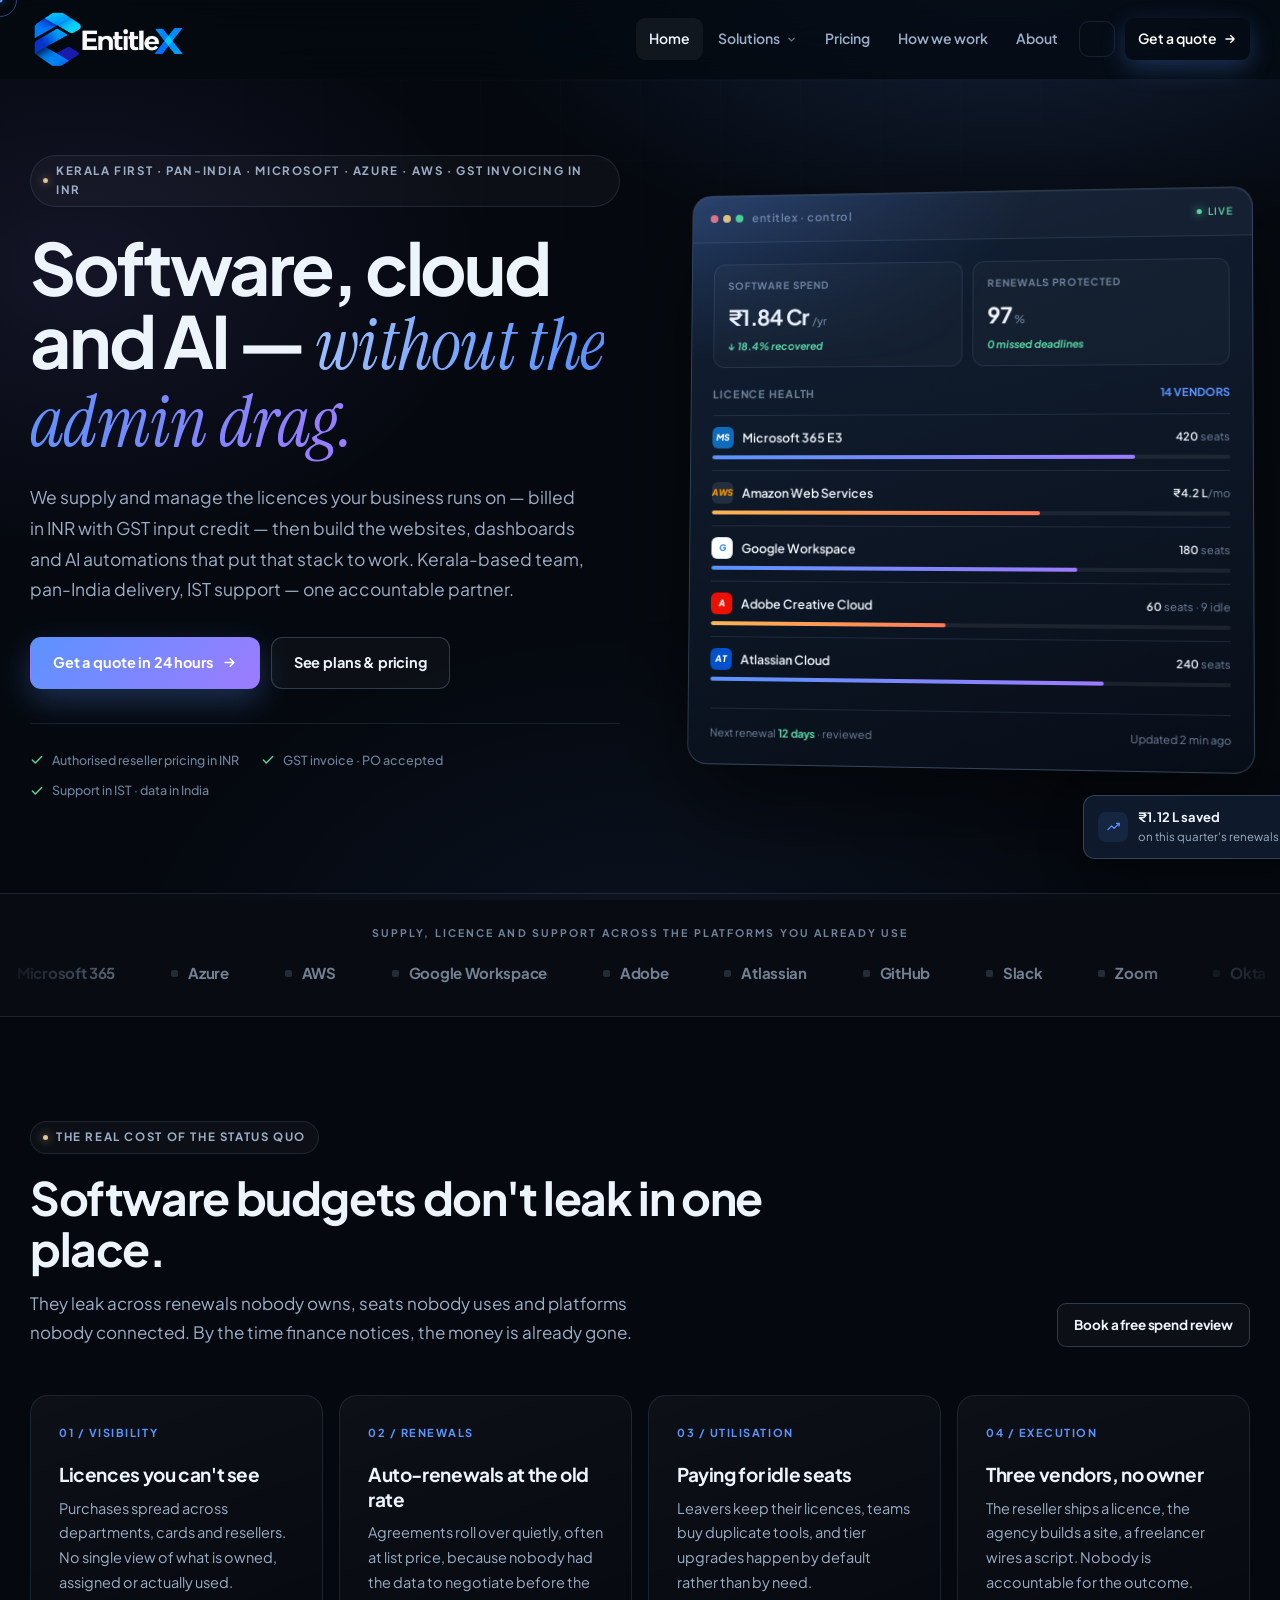
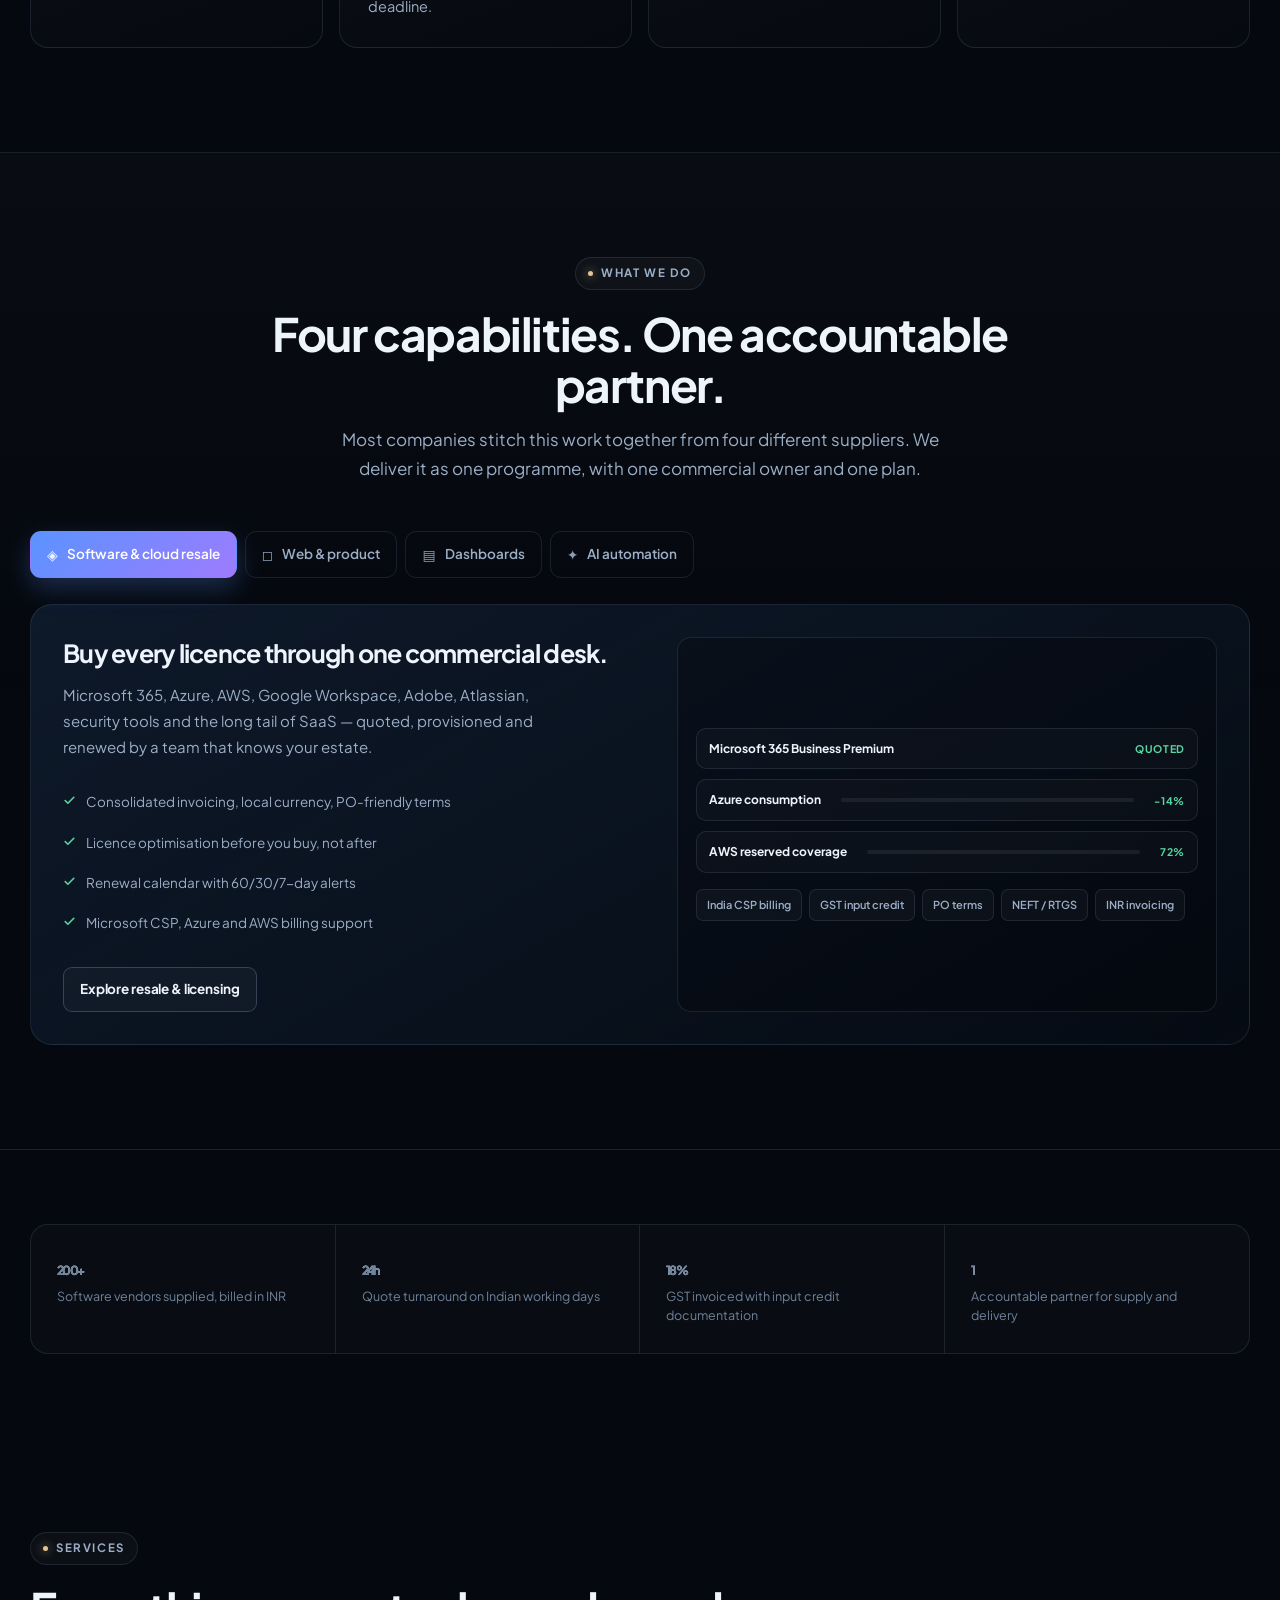
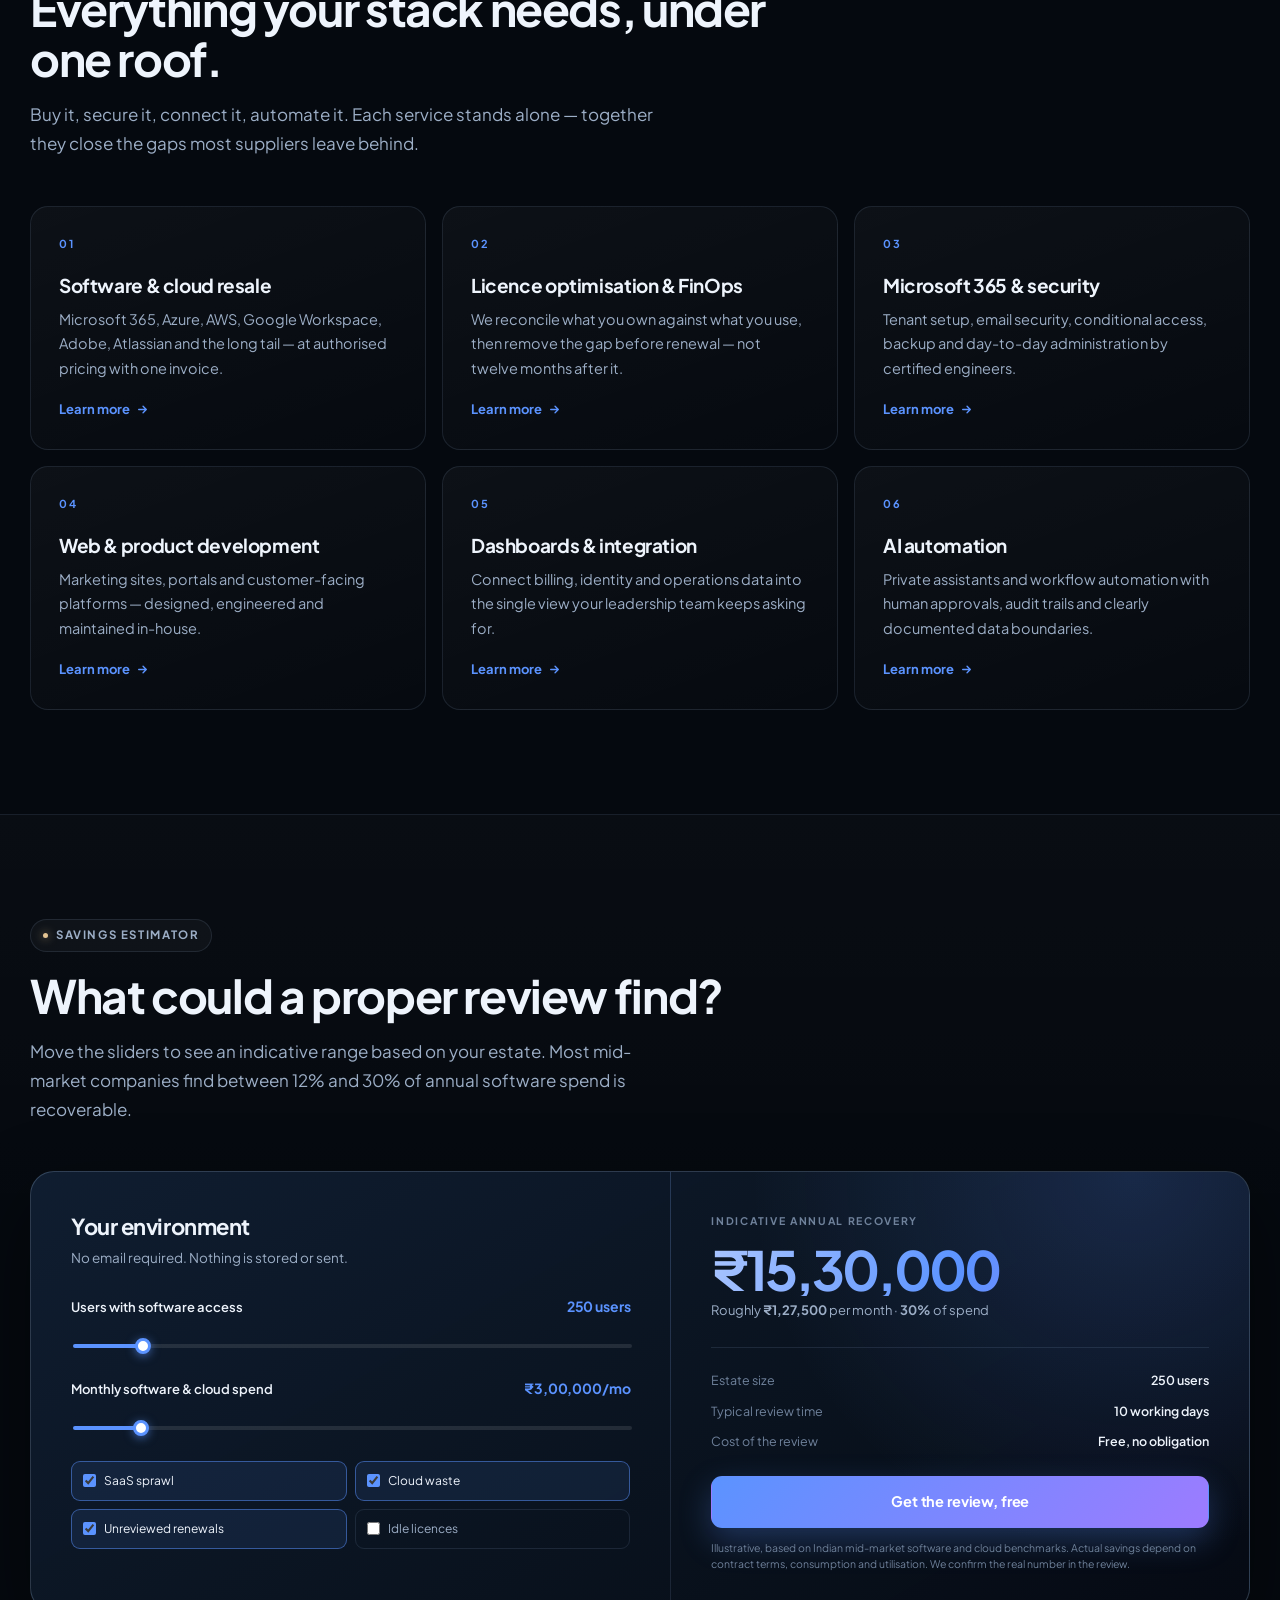
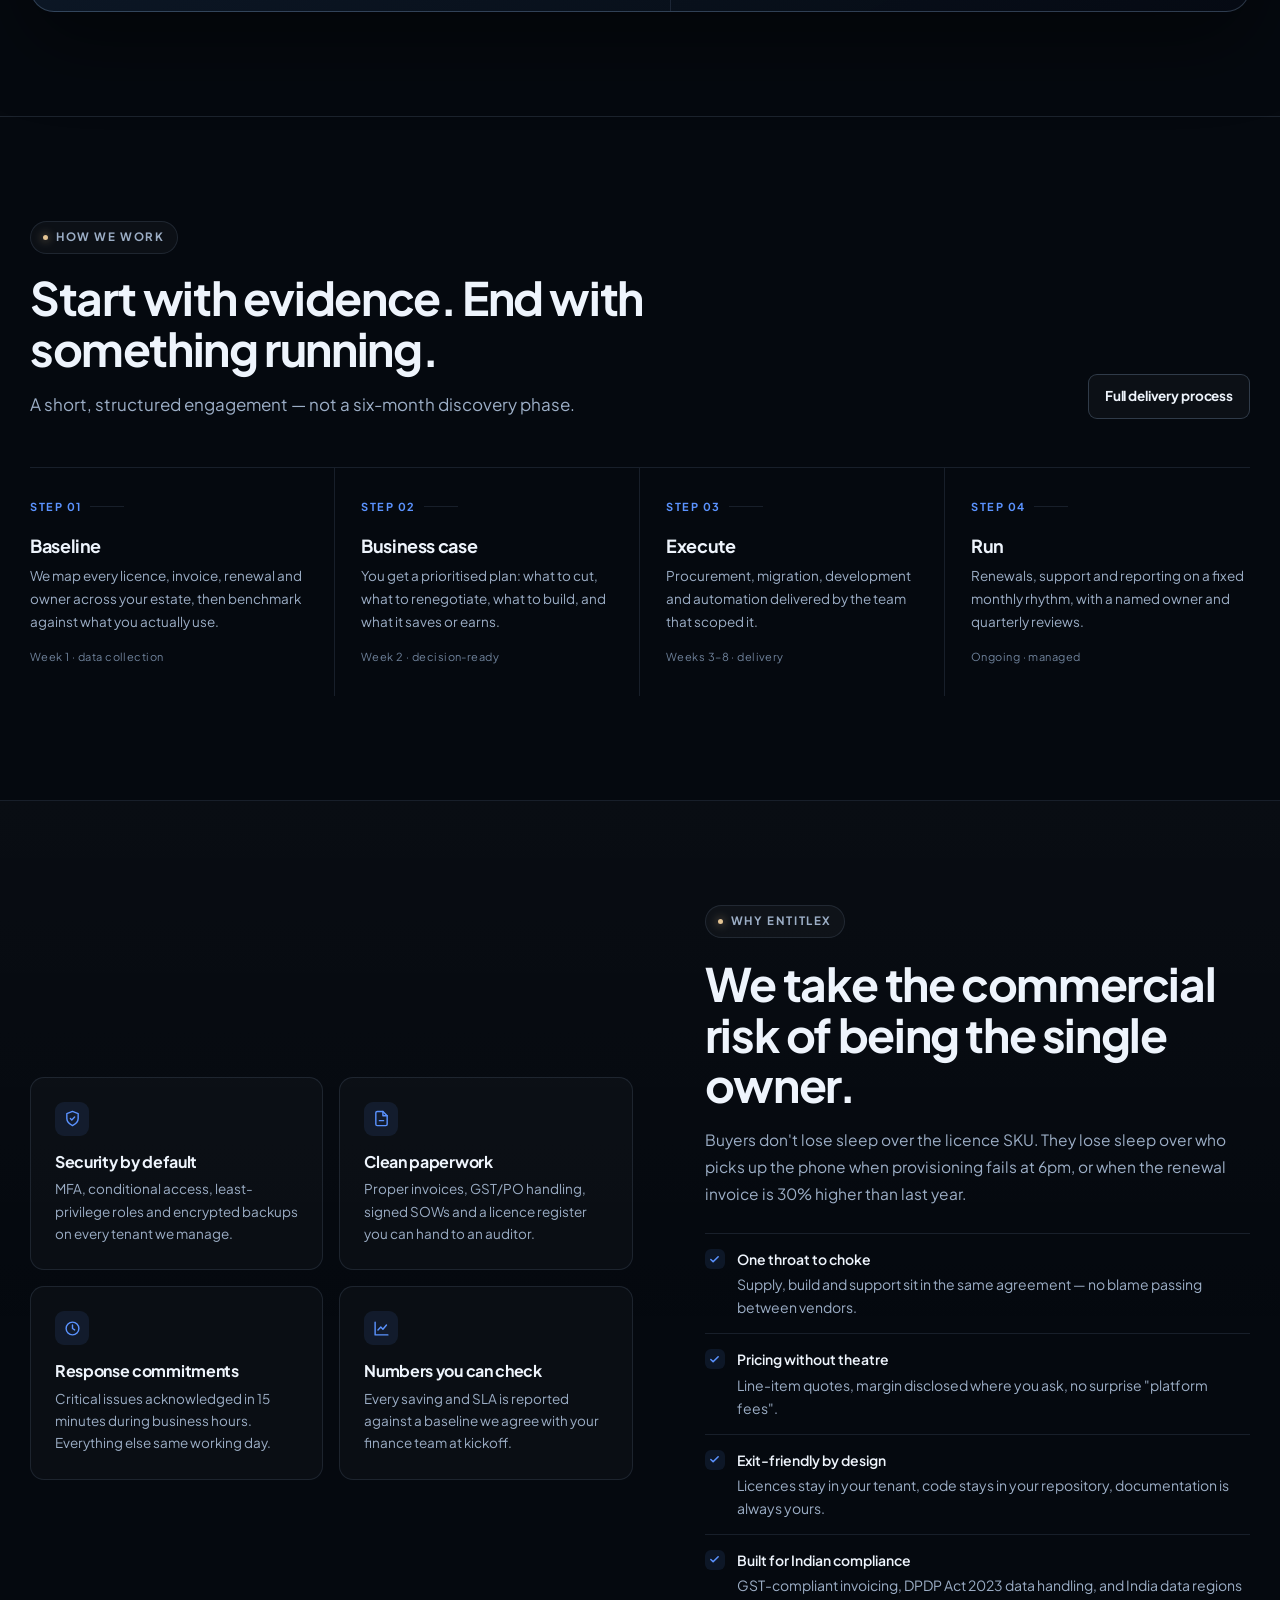
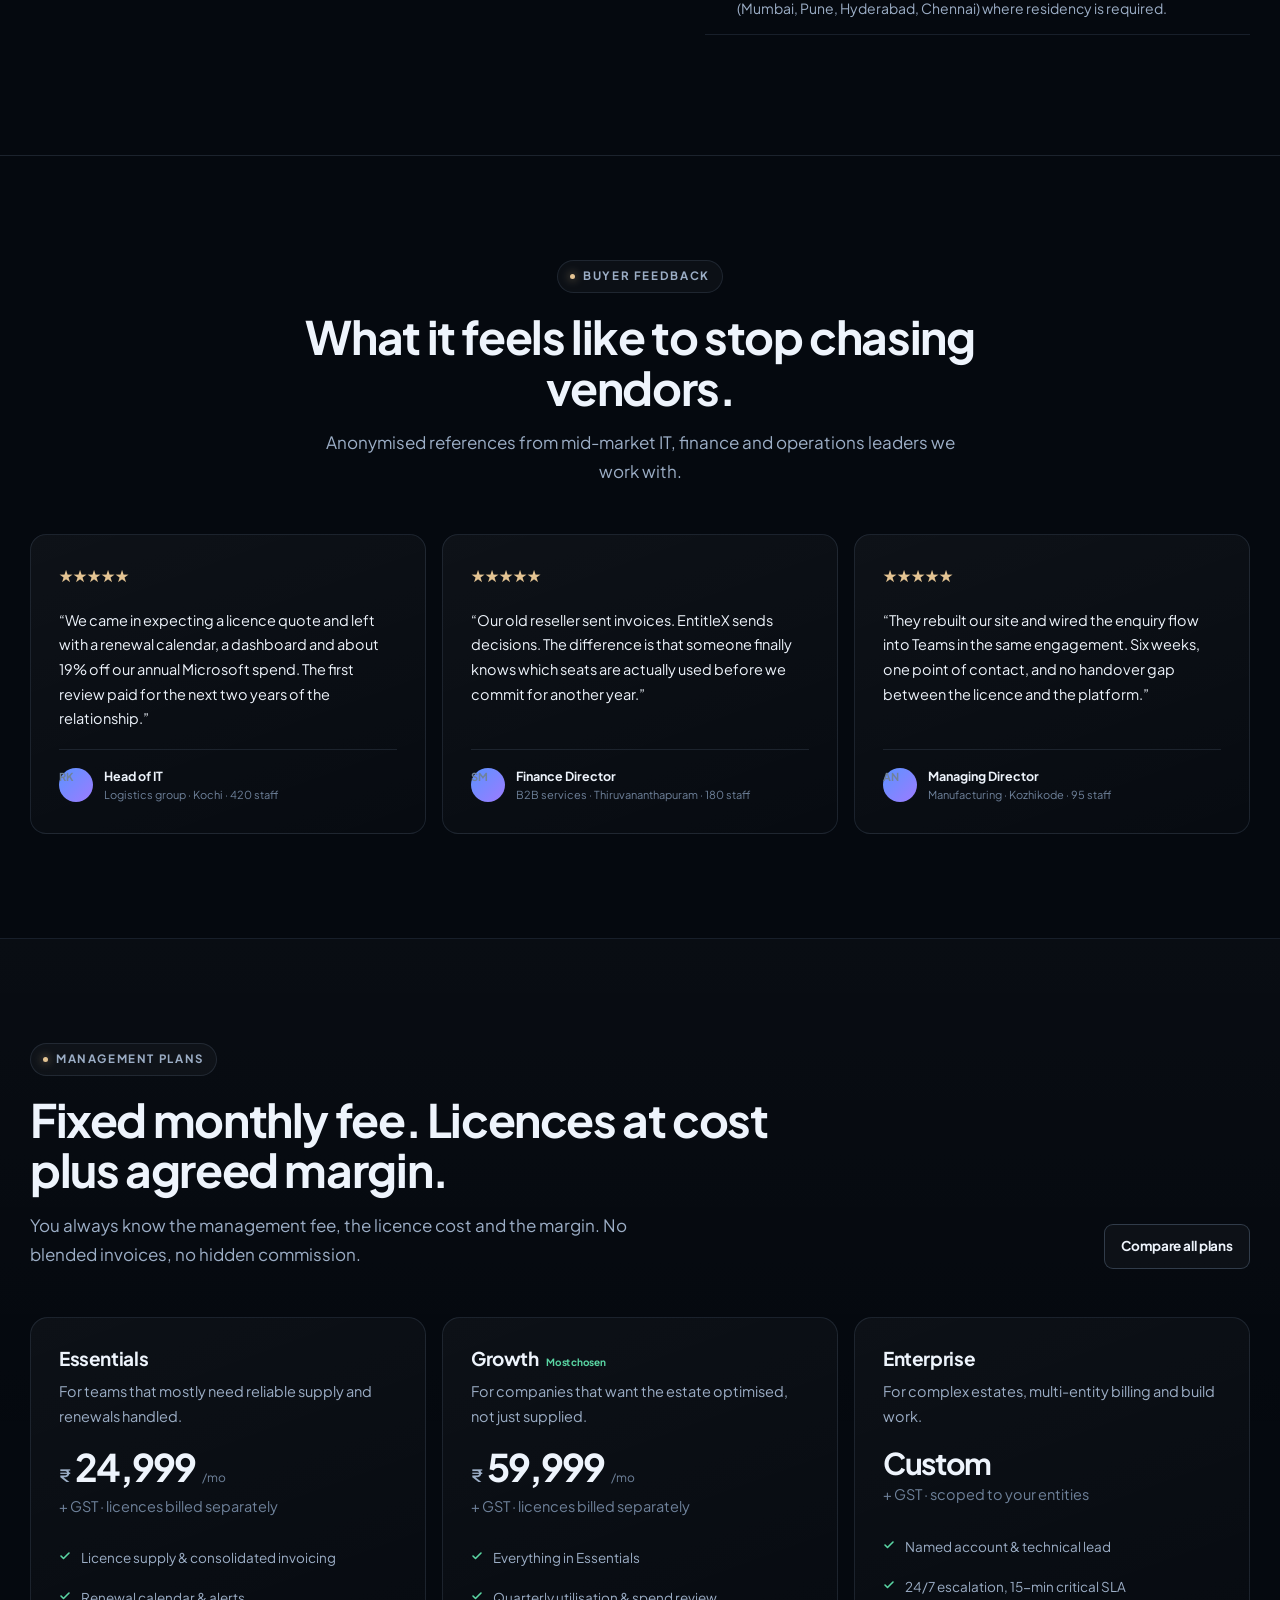
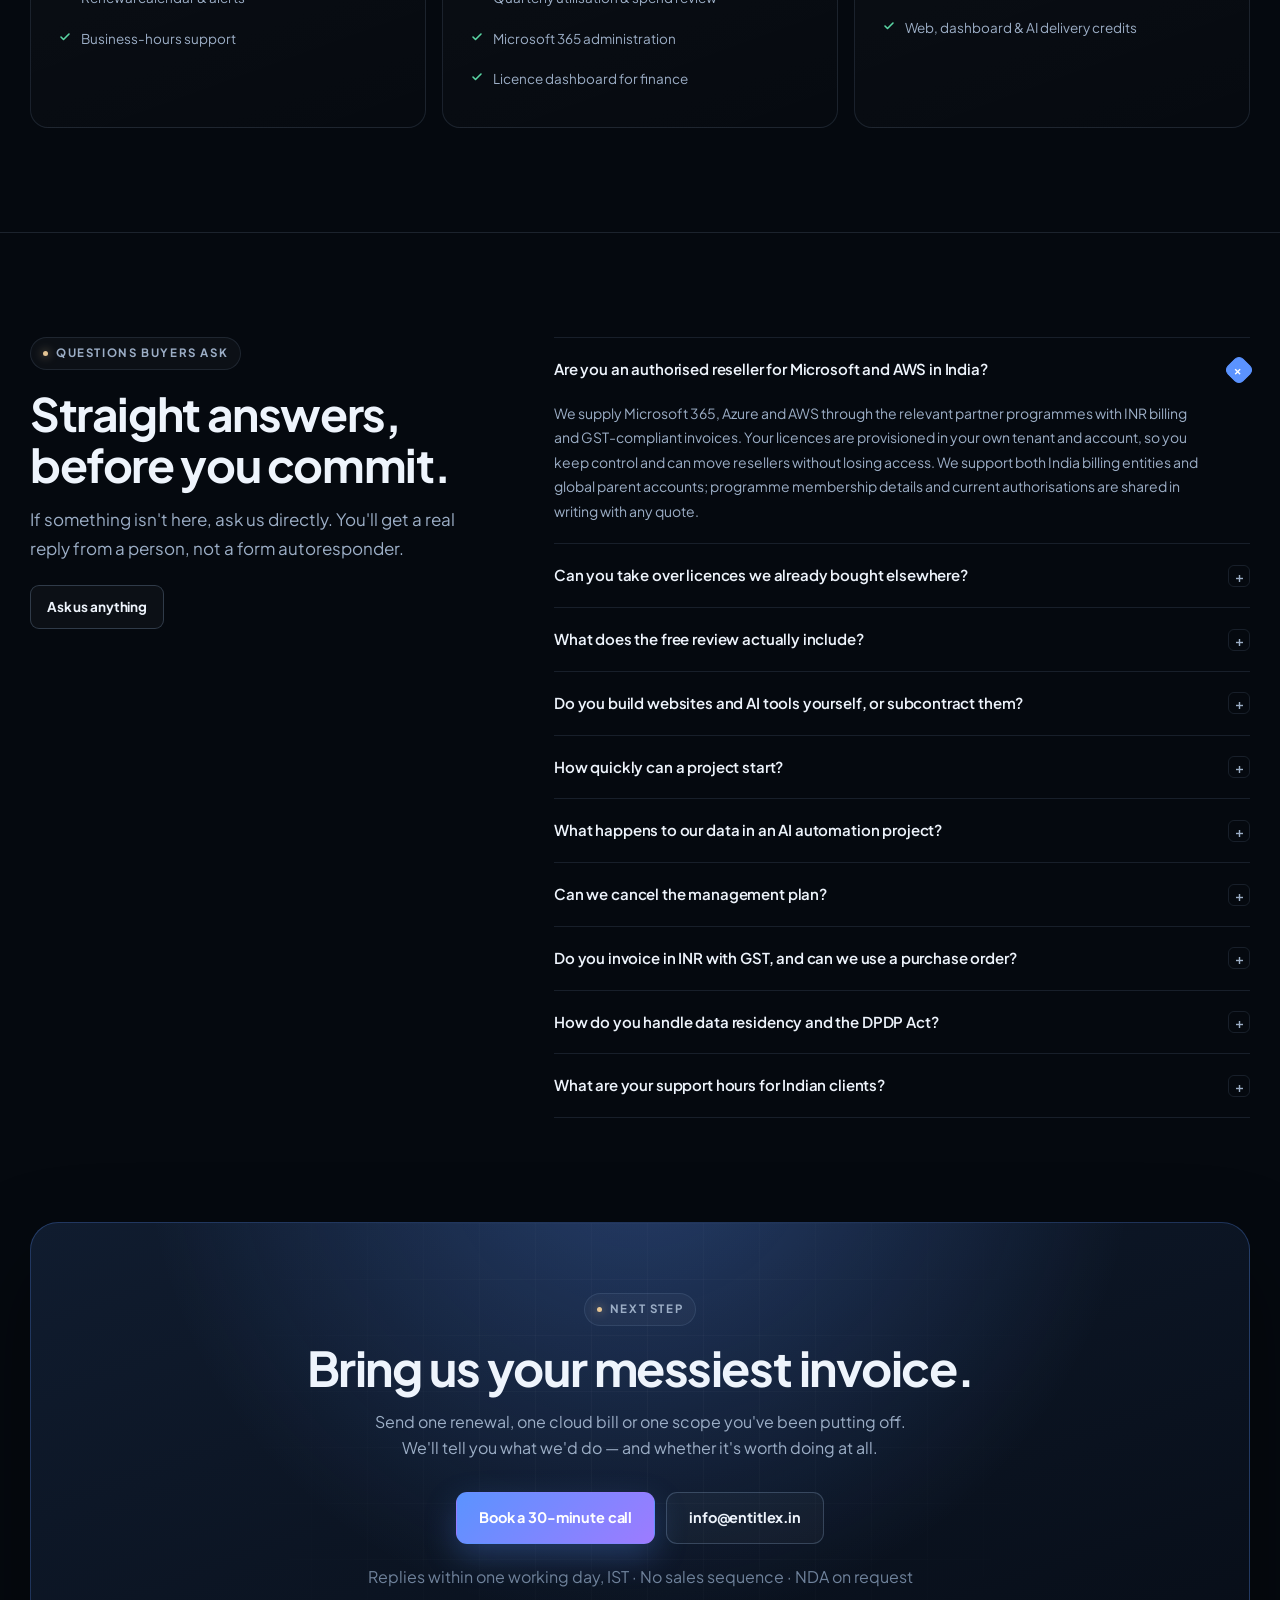
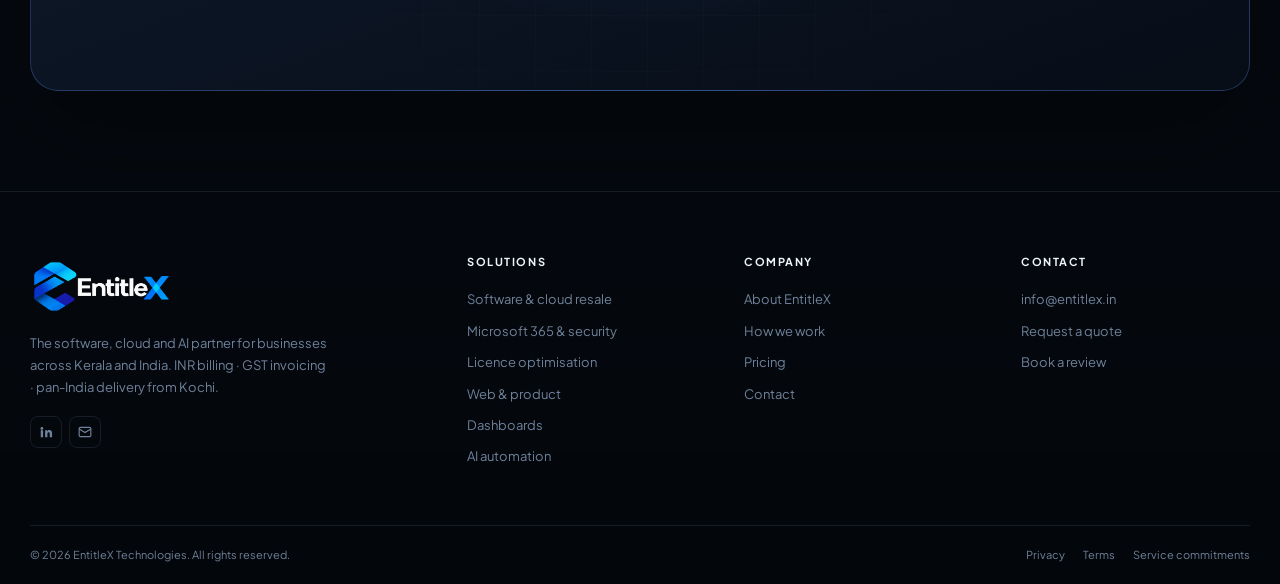
==== commit 7cd4c549: "Lead with Kerala coverage and consolidate to one contact address Reposition coverage as Kerala-first" ====
--- a/index.html
+++ b/index.html
@@ -70,9 +70,9 @@
 <section class="hero">
   <div class="shell hero-inner">
     <div class="hero-copy">
-      <span class="eyebrow" data-reveal><span class="dot"></span>Microsoft · Azure · AWS · Google Cloud · GST invoicing in INR</span>
+      <span class="eyebrow" data-reveal><span class="dot"></span>Kerala first · pan-India · Microsoft · Azure · AWS · GST invoicing in INR</span>
       <h1 data-reveal style="--d:60ms">Software, cloud and AI — <em>without the admin drag.</em></h1>
-      <p class="lede" data-reveal style="--d:120ms">We supply and manage the licences your business runs on — billed in INR with GST input credit — then build the websites, dashboards and AI automations that put that stack to work. India-based team, IST support, one accountable partner.</p>
+      <p class="lede" data-reveal style="--d:120ms">We supply and manage the licences your business runs on — billed in INR with GST input credit — then build the websites, dashboards and AI automations that put that stack to work. Kerala-based team, pan-India delivery, IST support — one accountable partner.</p>
       <div class="hero-actions" data-reveal style="--d:180ms">
         <a href="contact.html" class="btn btn-primary magnetic">Get a quote in 24 hours
           <svg width="15" height="15" viewBox="0 0 24 24" fill="none" stroke="currentColor" stroke-width="2.4" stroke-linecap="round" stroke-linejoin="round"><path d="M5 12h14M13 6l6 6-6 6"/></svg>
@@ -460,17 +460,17 @@
       <article class="quote" data-reveal>
         <div class="stars" aria-label="5 out of 5">★★★★★</div>
         <blockquote>“We came in expecting a licence quote and left with a renewal calendar, a dashboard and about 19% off our annual Microsoft spend. The first review paid for the next two years of the relationship.”</blockquote>
-        <div class="who"><span class="avatar">RK</span><div><b>Head of IT</b><span>Logistics group · Mumbai · 420 staff</span></div></div>
+        <div class="who"><span class="avatar">RK</span><div><b>Head of IT</b><span>Logistics group · Kochi · 420 staff</span></div></div>
       </article>
       <article class="quote" data-reveal style="--d:80ms">
         <div class="stars" aria-label="5 out of 5">★★★★★</div>
         <blockquote>“Our old reseller sent invoices. EntitleX sends decisions. The difference is that someone finally knows which seats are actually used before we commit for another year.”</blockquote>
-        <div class="who"><span class="avatar">SM</span><div><b>Finance Director</b><span>B2B services · Pune · 180 staff</span></div></div>
+        <div class="who"><span class="avatar">SM</span><div><b>Finance Director</b><span>B2B services · Thiruvananthapuram · 180 staff</span></div></div>
       </article>
       <article class="quote" data-reveal style="--d:160ms">
         <div class="stars" aria-label="5 out of 5">★★★★★</div>
         <blockquote>“They rebuilt our site and wired the enquiry flow into Teams in the same engagement. Six weeks, one point of contact, and no handover gap between the licence and the platform.”</blockquote>
-        <div class="who"><span class="avatar">AN</span><div><b>Managing Director</b><span>Manufacturing · Coimbatore · 95 staff</span></div></div>
+        <div class="who"><span class="avatar">AN</span><div><b>Managing Director</b><span>Manufacturing · Kozhikode · 95 staff</span></div></div>
       </article>
     </div>
   </div>
@@ -575,7 +575,7 @@
       </div>
       <div class="acc-item">
         <button class="acc-btn" type="button" aria-expanded="false">What are your support hours for Indian clients?<span class="acc-icon">+</span></button>
-        <div class="acc-panel"><div><p>Standard support runs 9:30am–6:30pm IST, Monday to Friday. Enterprise plans add 24/7 escalation for critical incidents. Because our team is India-based, you are not waiting for a European or US shift to pick up a provisioning issue.</p></div></div>
+        <div class="acc-panel"><div><p>Standard support runs 9:30am–6:30pm IST, Monday to Friday. Enterprise plans add 24/7 escalation for critical incidents. Because our team is Kerala-based, you are not waiting for a European or US shift to pick up a provisioning issue.</p></div></div>
       </div>
     </div>
   </div>
@@ -590,7 +590,7 @@
       <p>Send one renewal, one cloud bill or one scope you've been putting off. We'll tell you what we'd do — and whether it's worth doing at all.</p>
       <div class="cta-actions">
         <a href="contact.html" class="btn btn-primary magnetic">Book a 30-minute call</a>
-        <a href="mailto:hello@entitlex.in" class="btn btn-ghost">hello@entitlex.in</a>
+        <a href="mailto:info@entitlex.in" class="btn btn-ghost">info@entitlex.in</a>
       </div>
               <p class="small" style="color:var(--muted-2);margin-top:20px">Replies within one working day, IST · No sales sequence · NDA on request</p>
     </div>
@@ -605,10 +605,10 @@
       <div class="footer-brand">
         <img src="images/entitlex-logo.png" class="logo-dark" alt="EntitleX">
         <img src="images/entitlex-logo-light.png" class="logo-light" alt="" aria-hidden="true">
-        <p>The software, cloud and AI partner for Indian businesses that would rather buy outcomes than manage vendors. INR billing · GST invoicing · IST support.</p>
+        <p>The software, cloud and AI partner for businesses across Kerala and India. INR billing · GST invoicing · pan-India delivery from Kochi.</p>
         <div class="footer-social">
           <a href="https://www.linkedin.com/" aria-label="LinkedIn" target="_blank" rel="noopener"><svg width="14" height="14" viewBox="0 0 24 24" fill="currentColor"><path d="M4.98 3.5a2.5 2.5 0 1 1 0 5 2.5 2.5 0 0 1 0-5ZM3 9h4v12H3V9Zm7 0h3.8v1.7h.05c.53-1 1.83-2.05 3.77-2.05 4.03 0 4.78 2.65 4.78 6.1V21h-4v-5.5c0-1.3-.02-3-1.83-3-1.83 0-2.11 1.43-2.11 2.9V21h-4V9Z"/></svg></a>
-          <a href="mailto:hello@entitlex.in" aria-label="Email"><svg width="14" height="14" viewBox="0 0 24 24" fill="none" stroke="currentColor" stroke-width="2"><rect x="2" y="4" width="20" height="16" rx="2"/><path d="m2 7 10 6 10-6"/></svg></a>
+          <a href="mailto:info@entitlex.in" aria-label="Email"><svg width="14" height="14" viewBox="0 0 24 24" fill="none" stroke="currentColor" stroke-width="2"><rect x="2" y="4" width="20" height="16" rx="2"/><path d="m2 7 10 6 10-6"/></svg></a>
         </div>
       </div>
       <div class="footer-col">
@@ -629,7 +629,6 @@
       </div>
       <div class="footer-col">
         <h4>Contact</h4>
-        <a href="mailto:hello@entitlex.in">hello@entitlex.in</a>
         <a href="mailto:info@entitlex.in">info@entitlex.in</a>
         <a href="contact.html">Request a quote</a>
         <a href="contact.html">Book a review</a>
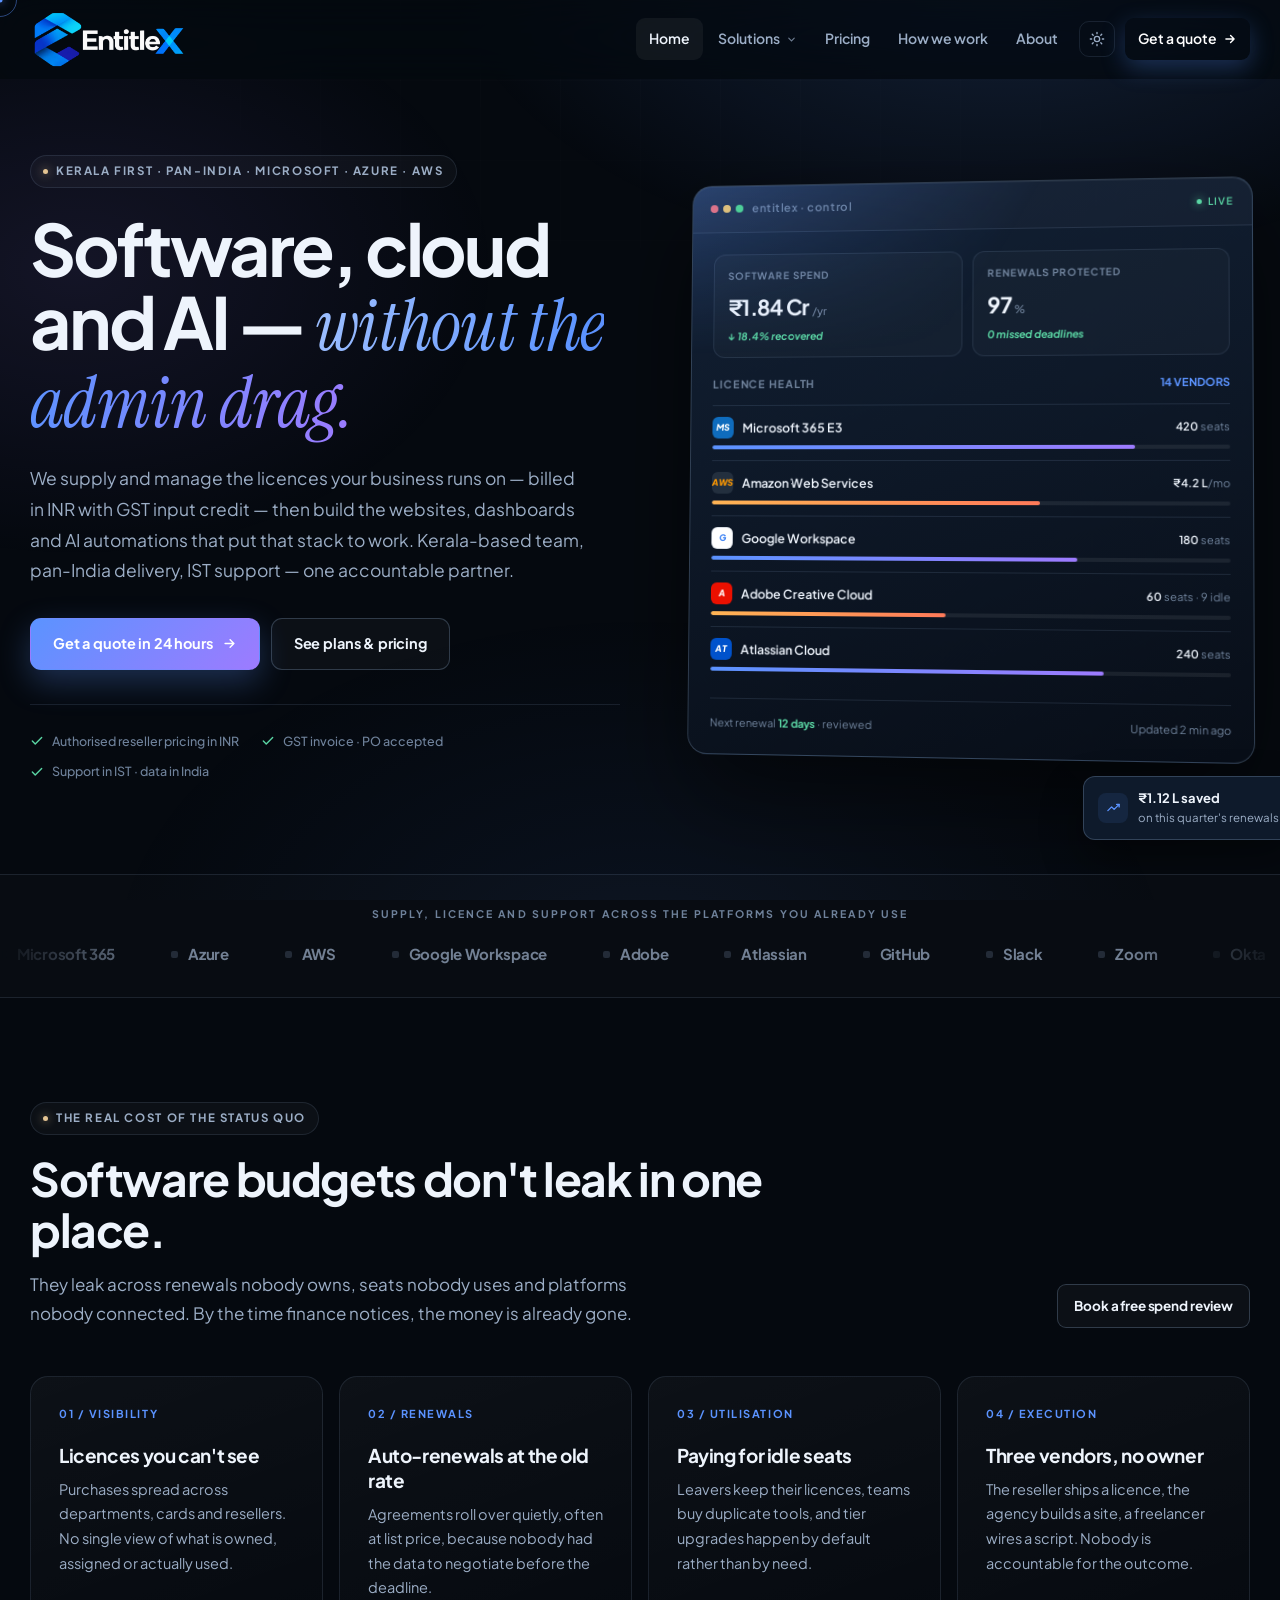
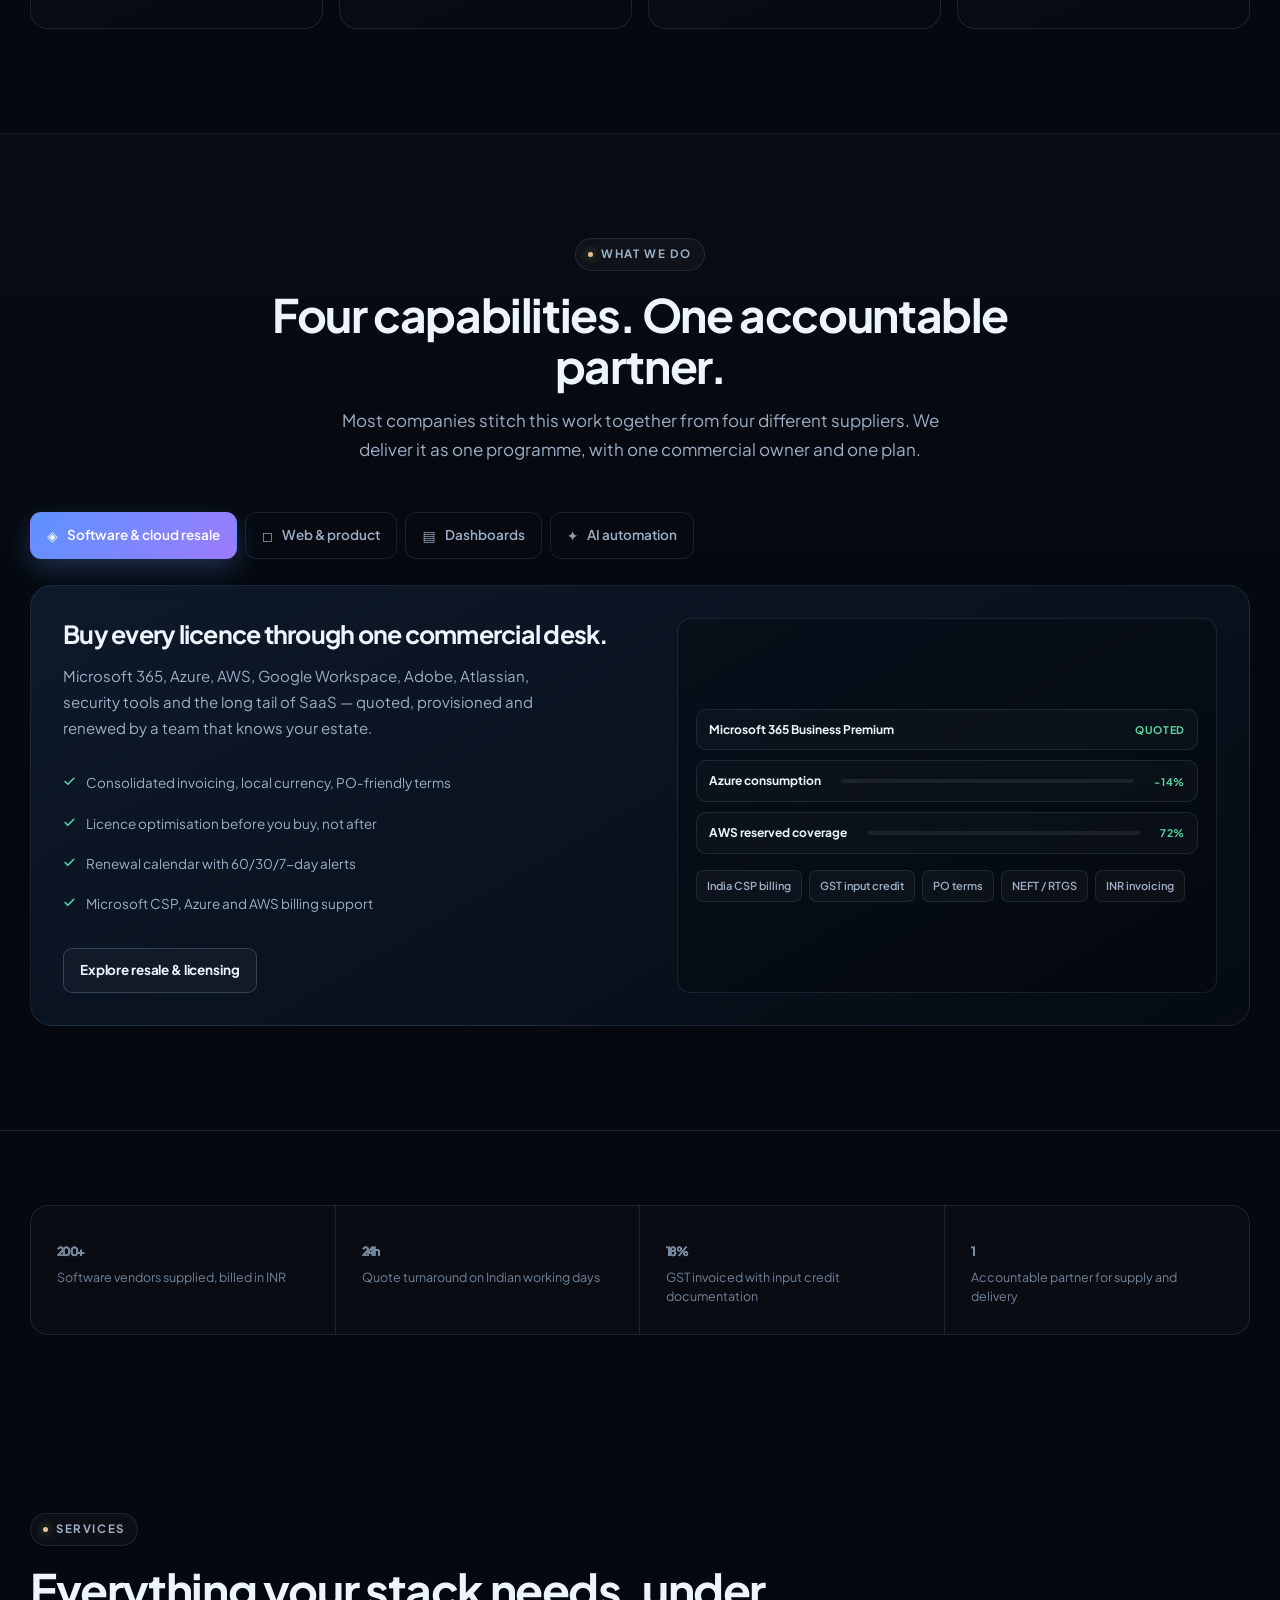
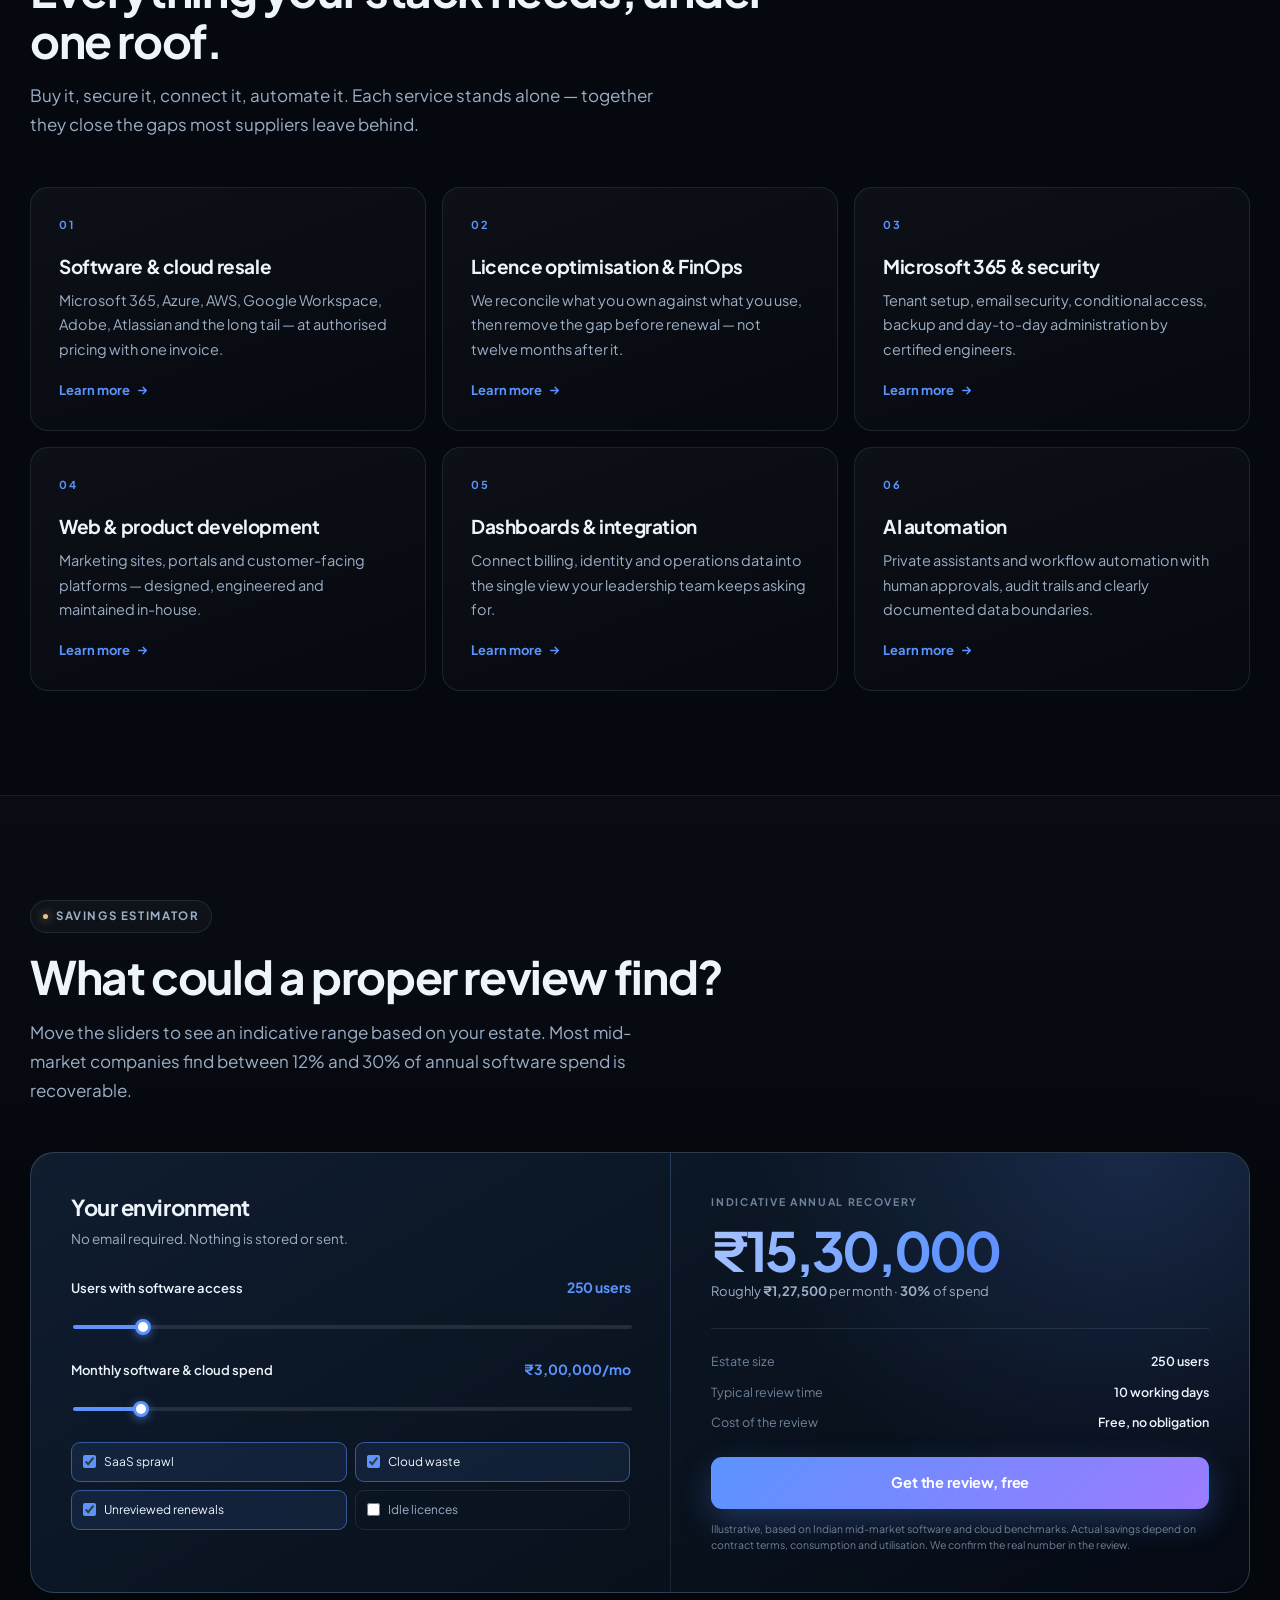
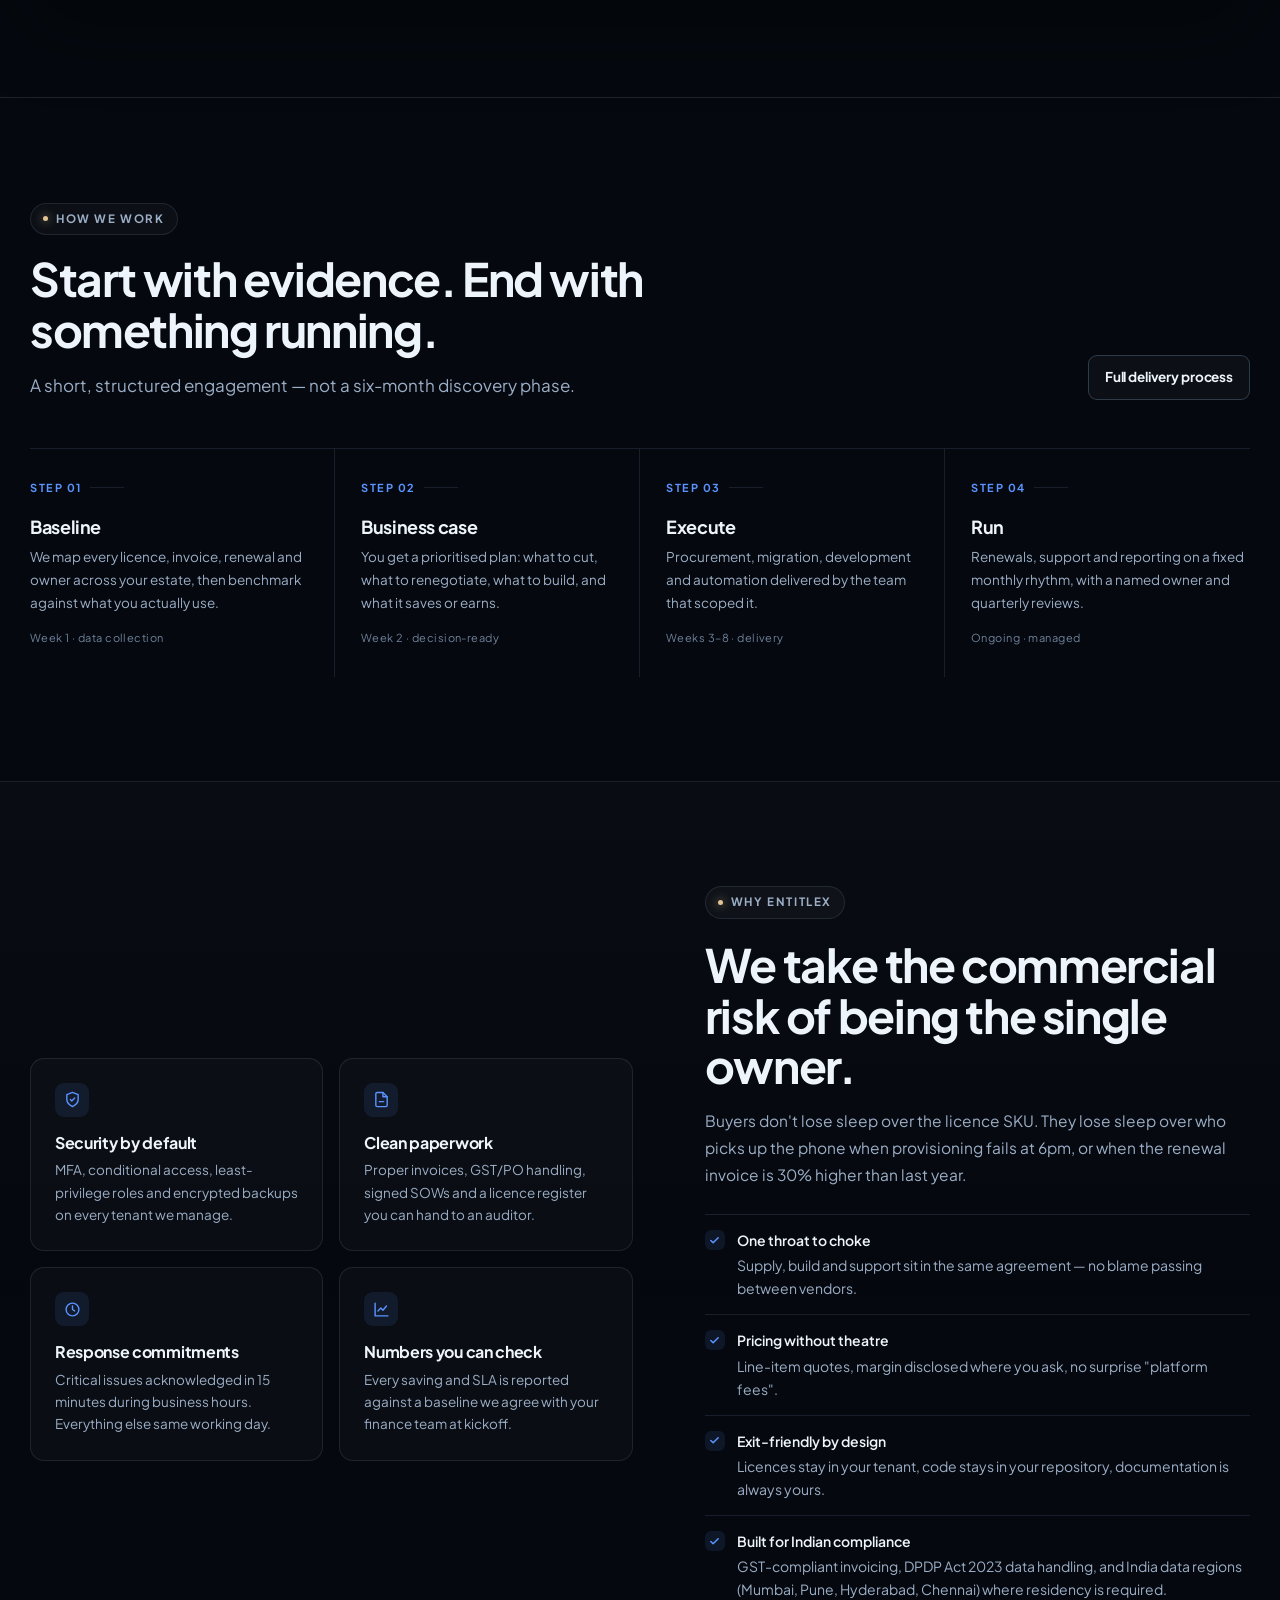
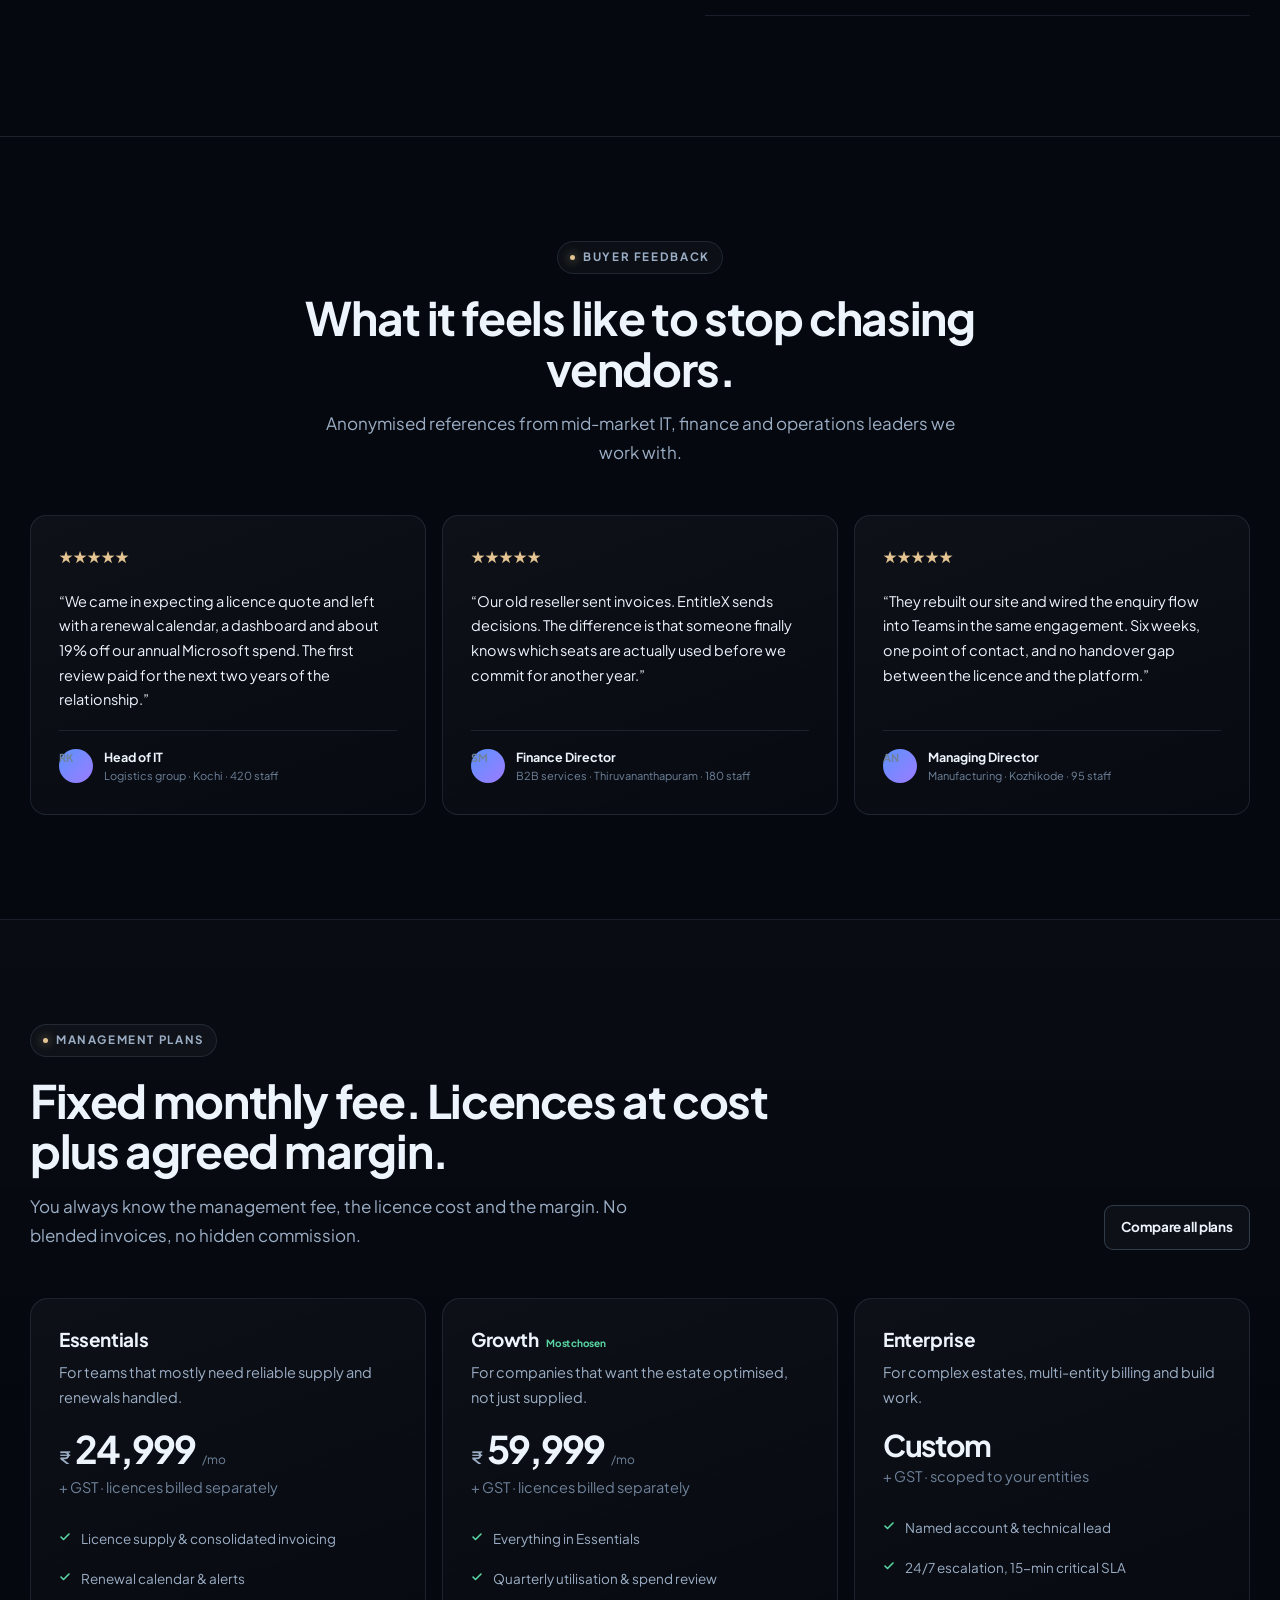
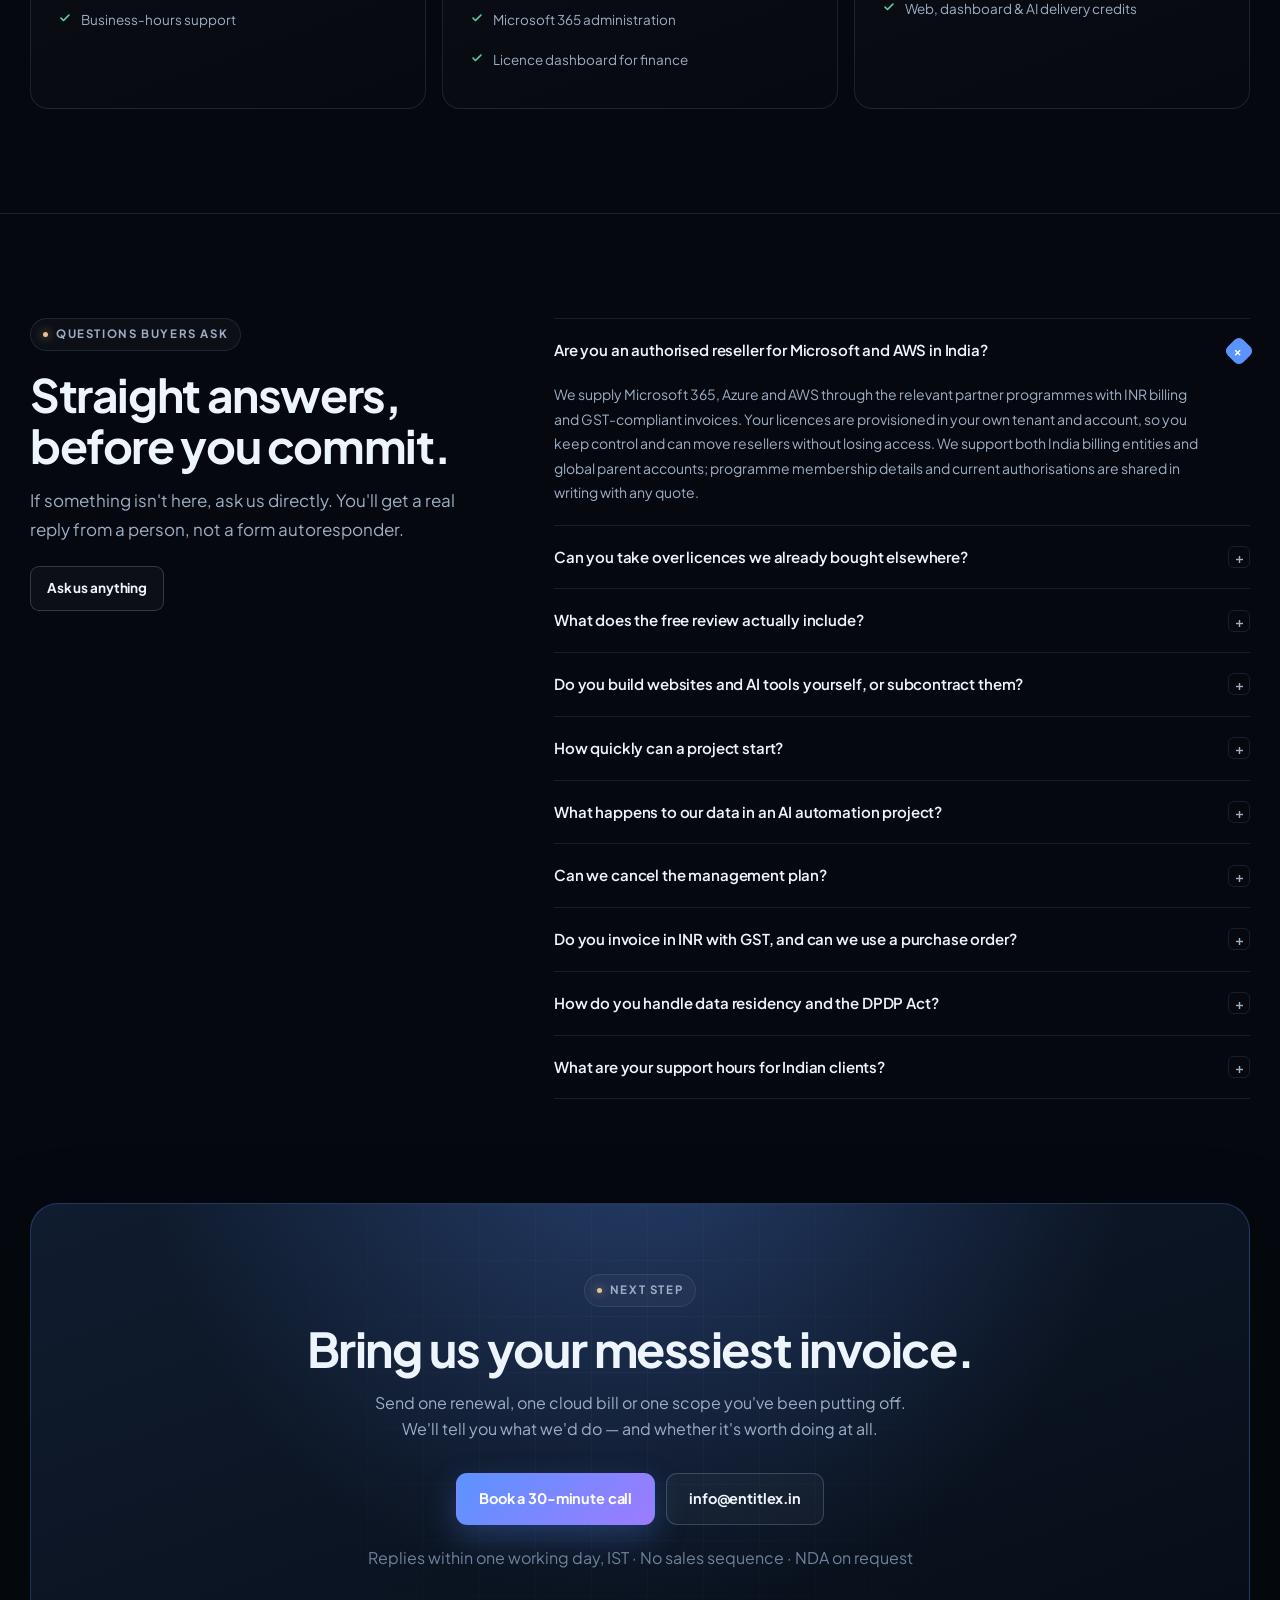
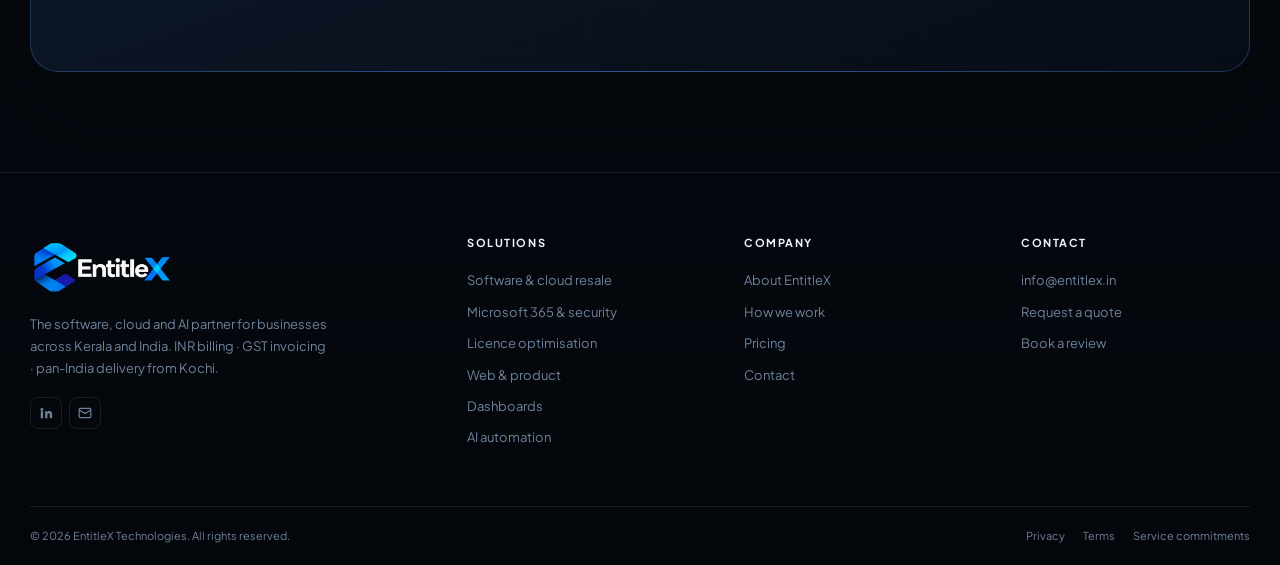
==== commit e4ded191: "Add share previews, fix theme toggle and pricing currency Social previews, icons and lighter logos m" ====
--- a/index.html
+++ b/index.html
@@ -8,7 +8,24 @@
 <meta name="description" content="EntitleX supplies and manages Microsoft 365, Azure, AWS and 200+ software licences for Indian businesses — with GST invoicing in INR — and builds the websites, dashboards and AI automations that make them pay off.">
 <script>(function(){try{var t=localStorage.getItem("entitlex-theme");document.documentElement.setAttribute("data-theme",t==="light"?"light":"dark")}catch(e){}})();</script>
 <link rel="stylesheet" href="style.css">
-<link rel="icon" href="favicon.ico" type="image/x-icon">
+<link rel="icon" href="favicon.ico" sizes="any">
+<link rel="icon" type="image/png" sizes="32x32" href="images/icon-32.png">
+<link rel="apple-touch-icon" href="images/apple-touch-icon.png">
+<link rel="canonical" href="https://entitlex.in/">
+<meta property="og:type" content="website">
+<meta property="og:site_name" content="EntitleX">
+<meta property="og:locale" content="en_IN">
+<meta property="og:title" content="EntitleX — Software, Cloud &amp; AI Partner for Indian Businesses">
+<meta property="og:description" content="EntitleX supplies and manages Microsoft 365, Azure, AWS and 200+ software licences for Indian businesses — with GST invoicing in INR — and builds the websites, dashboards and AI automations that make them pay off.">
+<meta property="og:url" content="https://entitlex.in/">
+<meta property="og:image" content="https://entitlex.in/images/og-cover.jpg">
+<meta property="og:image:width" content="1200">
+<meta property="og:image:height" content="630">
+<meta property="og:image:alt" content="EntitleX — software, cloud and AI partner for Kerala and India">
+<meta name="twitter:card" content="summary_large_image">
+<meta name="twitter:title" content="EntitleX — Software, Cloud &amp; AI Partner for Indian Businesses">
+<meta name="twitter:description" content="EntitleX supplies and manages Microsoft 365, Azure, AWS and 200+ software licences for Indian businesses — with GST invoicing in INR — and builds the websites, dashboards and AI automations that make them pay off.">
+<meta name="twitter:image" content="https://entitlex.in/images/og-cover.jpg">
 </head>
 <body>
 
@@ -70,7 +87,7 @@
 <section class="hero">
   <div class="shell hero-inner">
     <div class="hero-copy">
-      <span class="eyebrow" data-reveal><span class="dot"></span>Kerala first · pan-India · Microsoft · Azure · AWS · GST invoicing in INR</span>
+      <span class="eyebrow" data-reveal><span class="dot"></span>Kerala first · pan-India · Microsoft · Azure · AWS</span>
       <h1 data-reveal style="--d:60ms">Software, cloud and AI — <em>without the admin drag.</em></h1>
       <p class="lede" data-reveal style="--d:120ms">We supply and manage the licences your business runs on — billed in INR with GST input credit — then build the websites, dashboards and AI automations that put that stack to work. Kerala-based team, pan-India delivery, IST support — one accountable partner.</p>
       <div class="hero-actions" data-reveal style="--d:180ms">
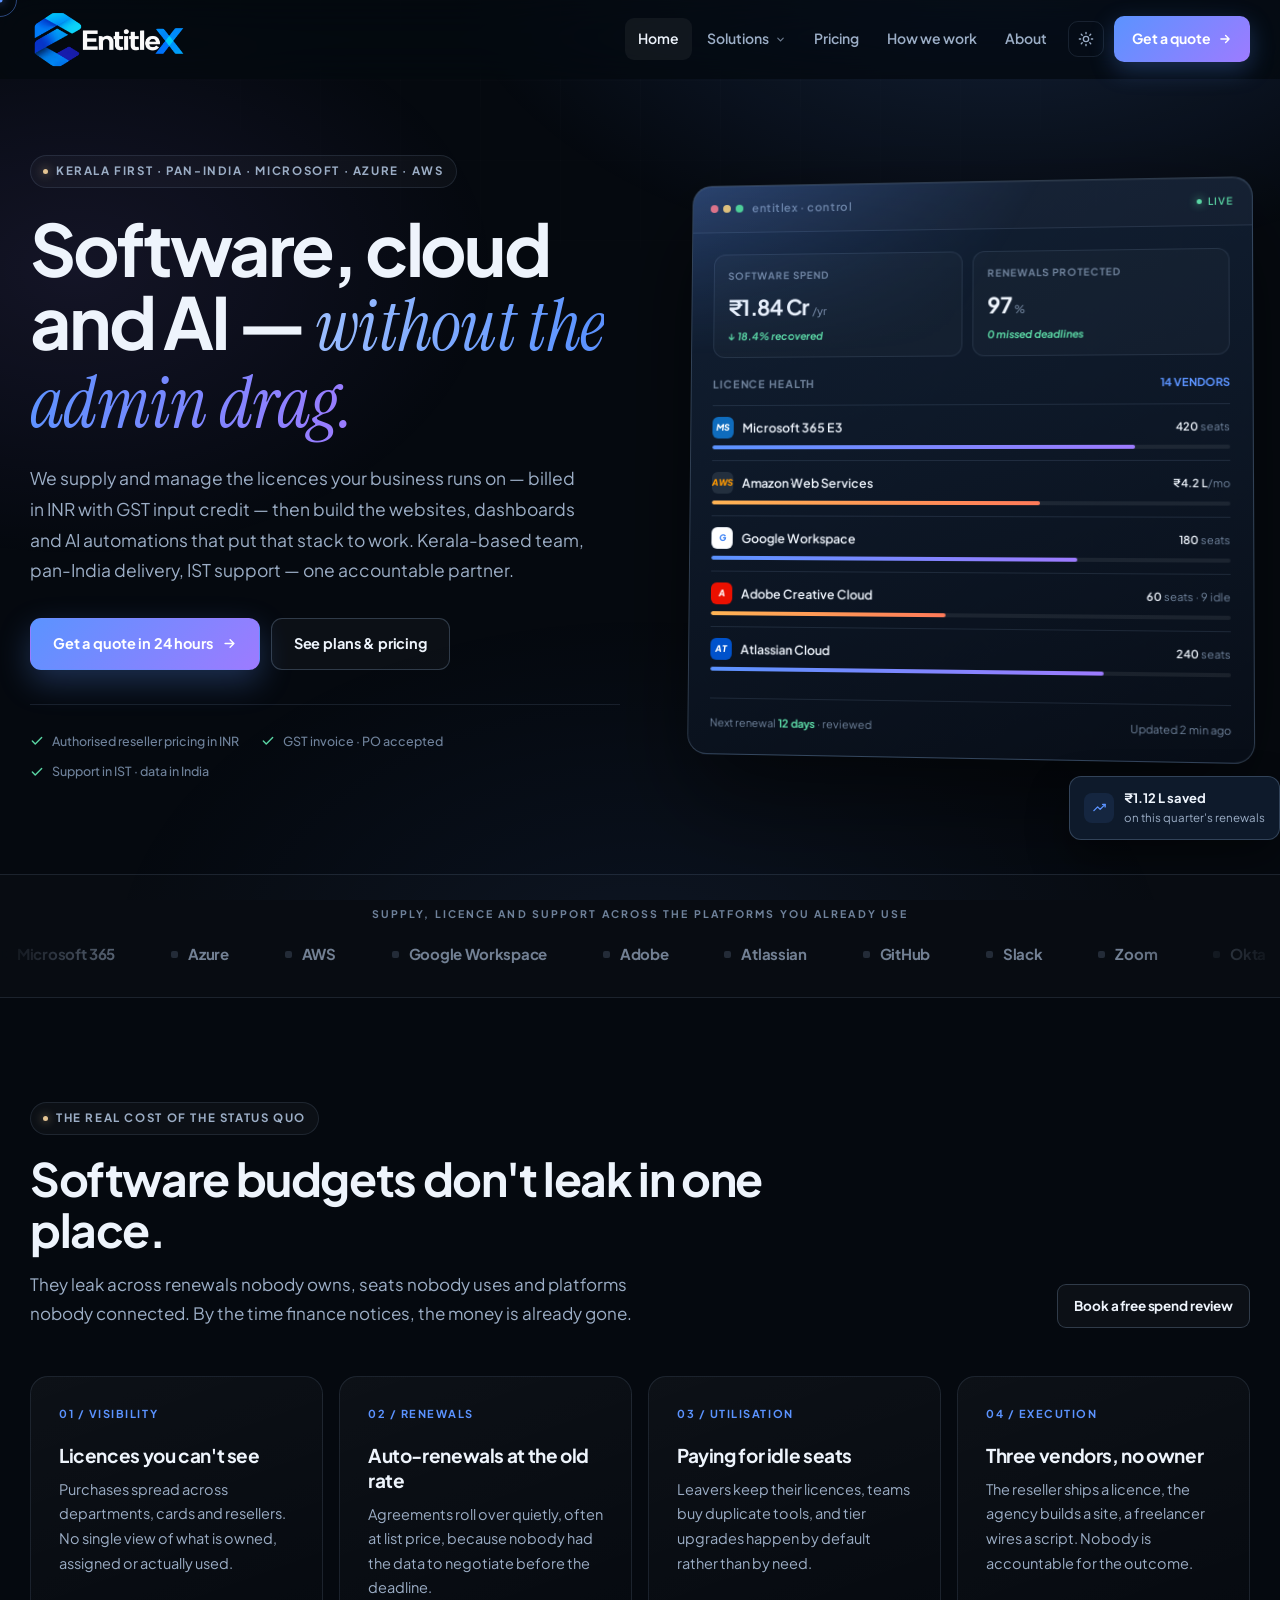
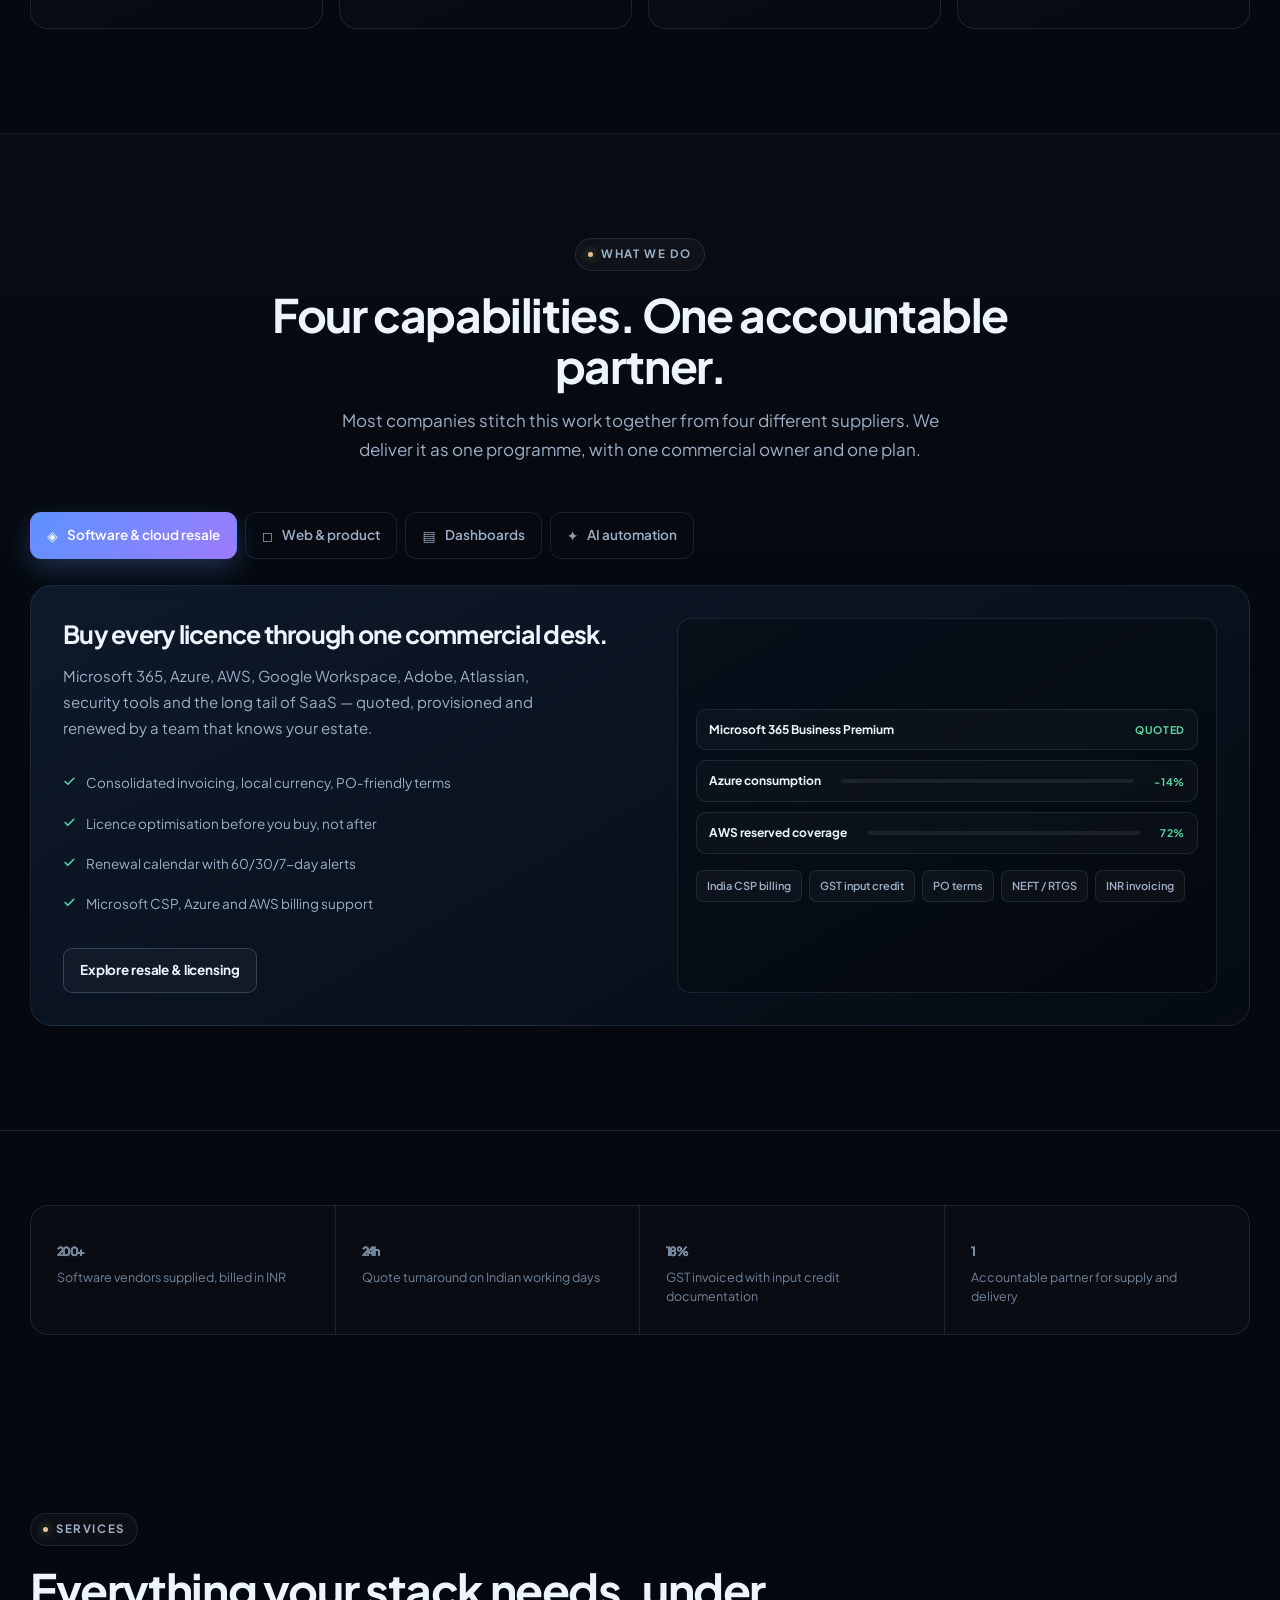
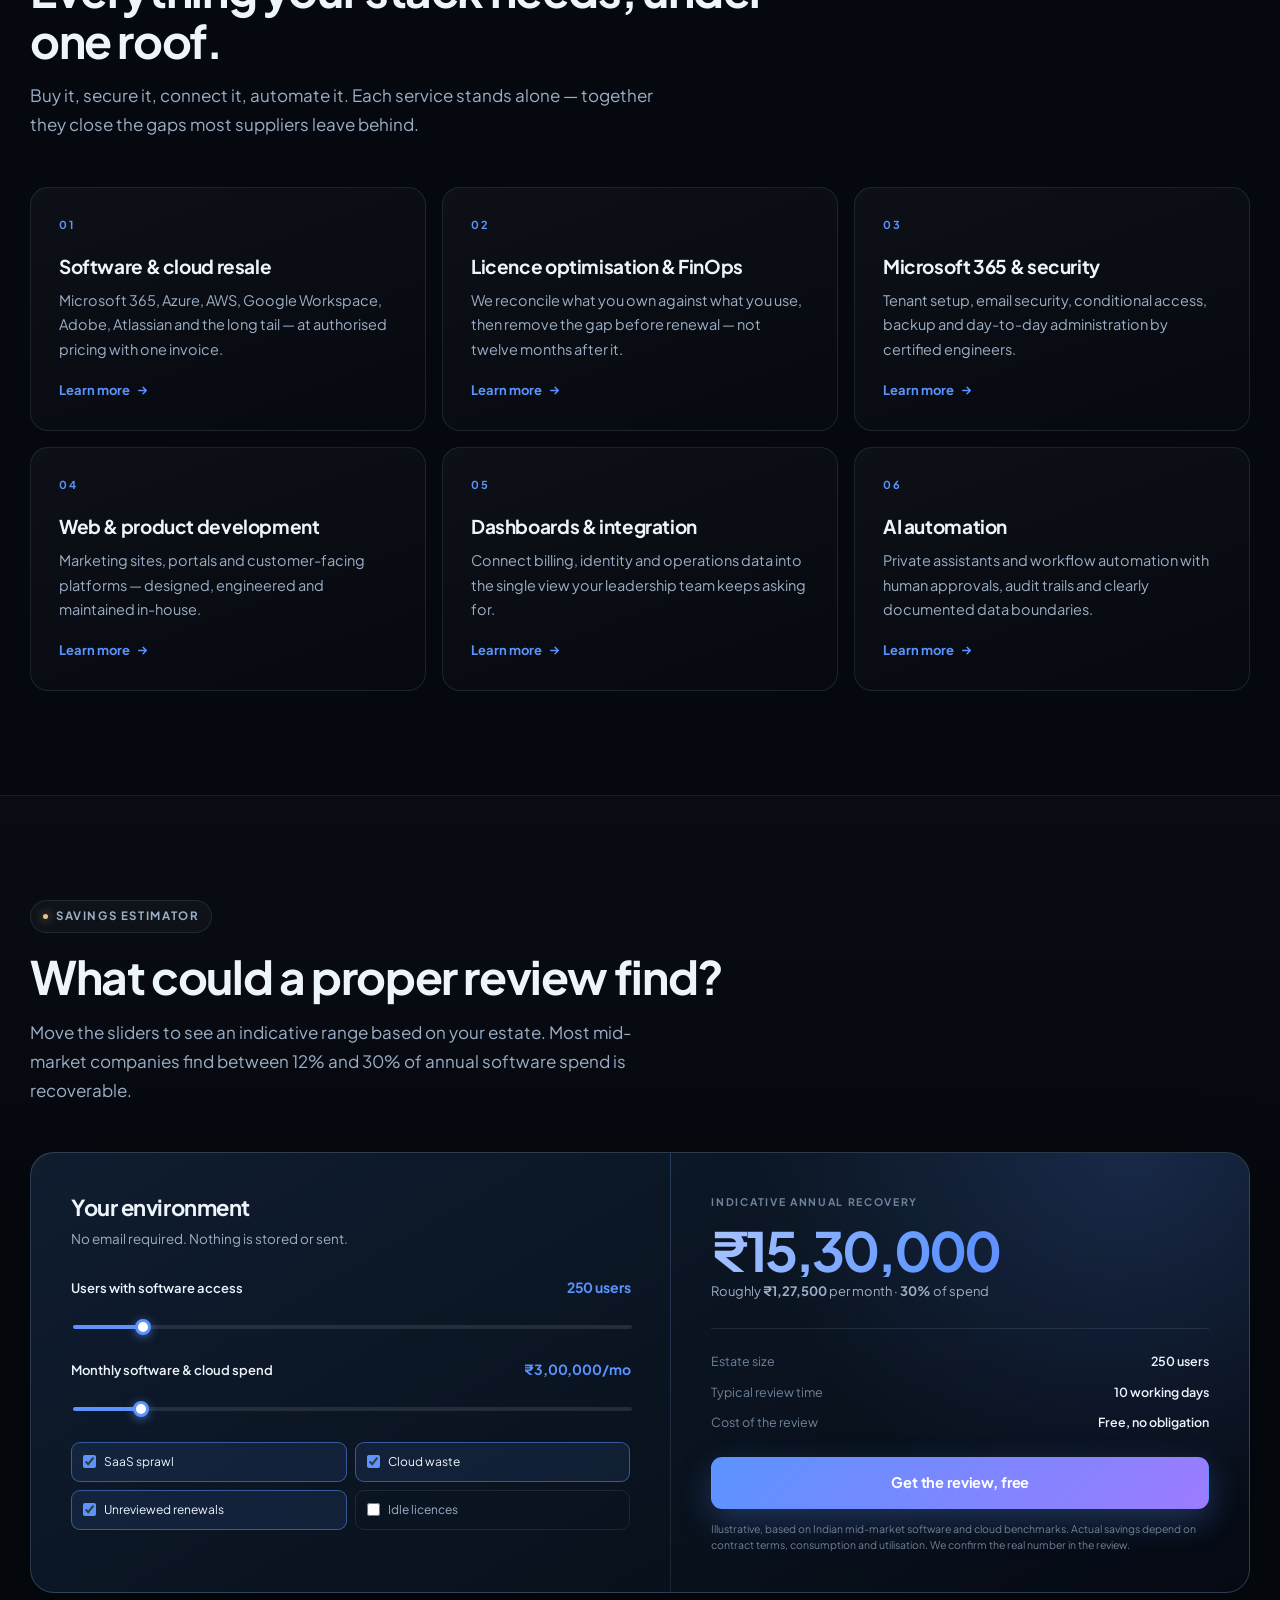
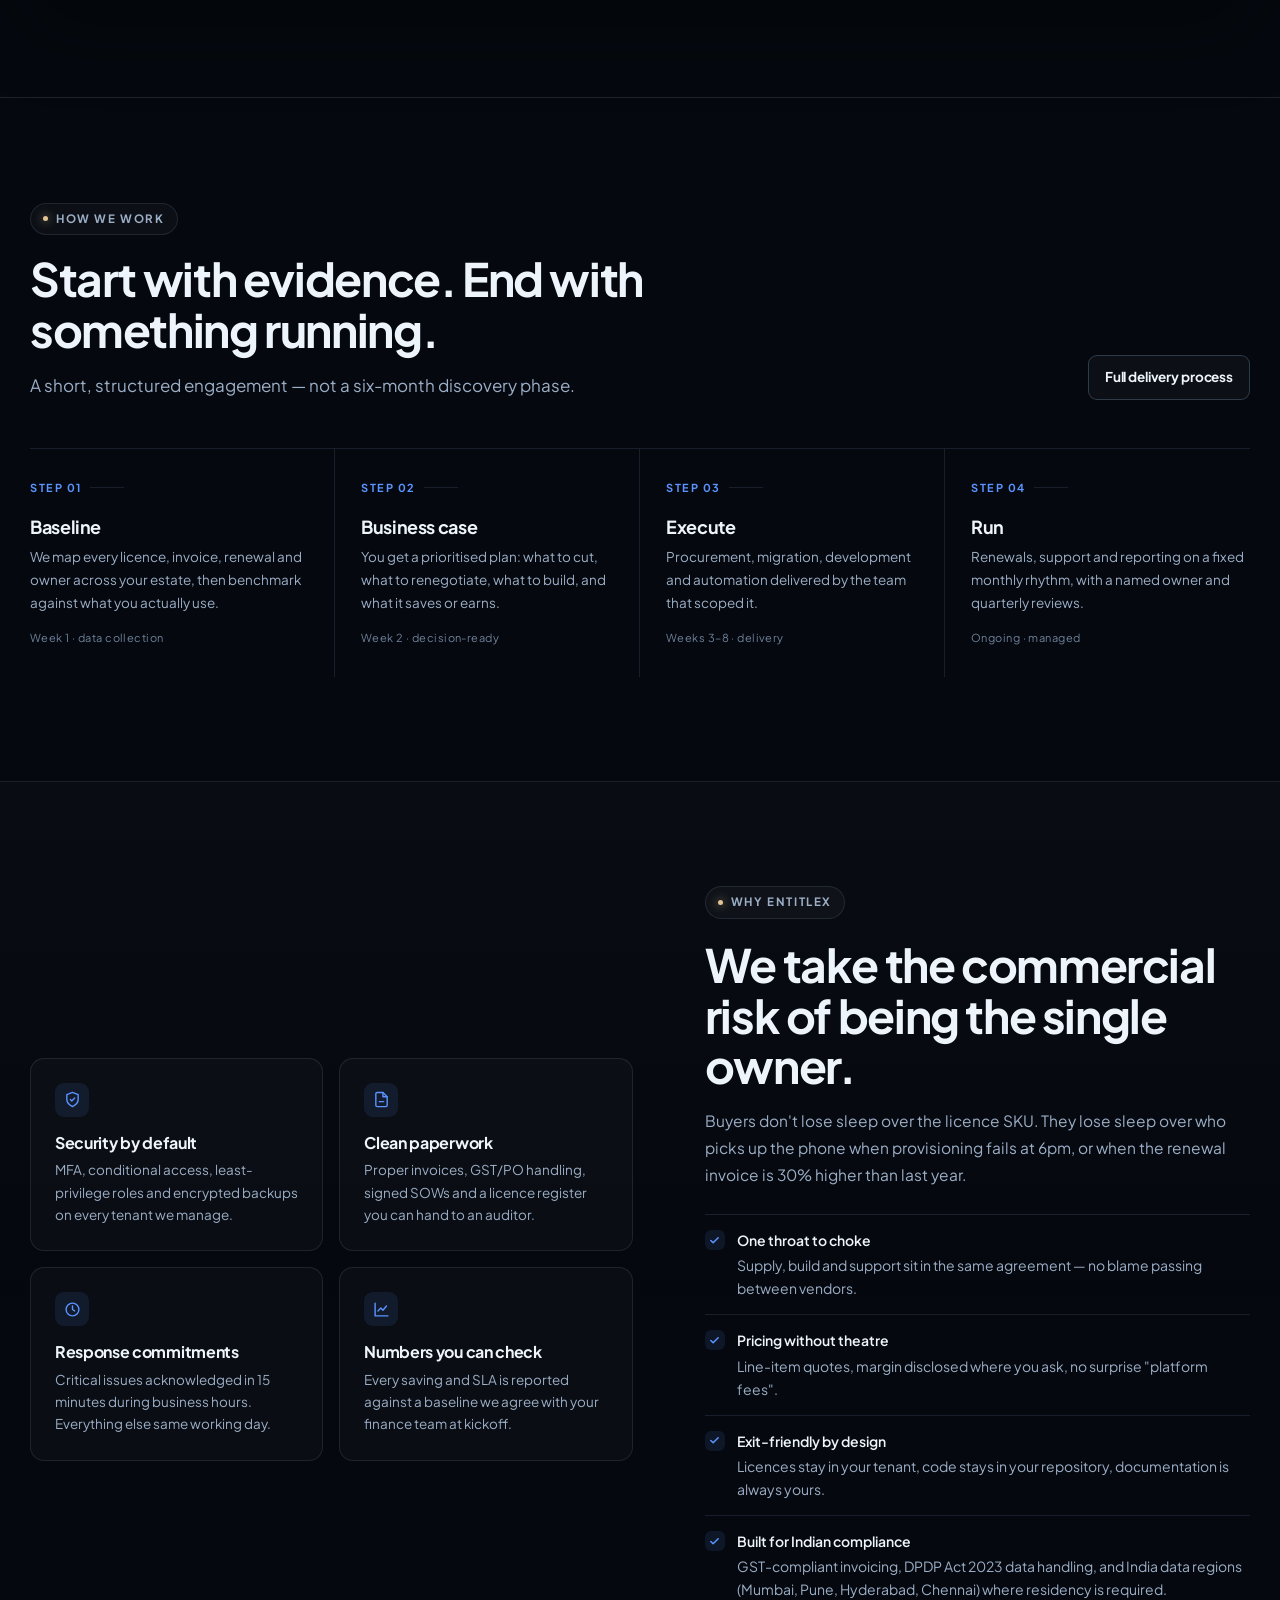
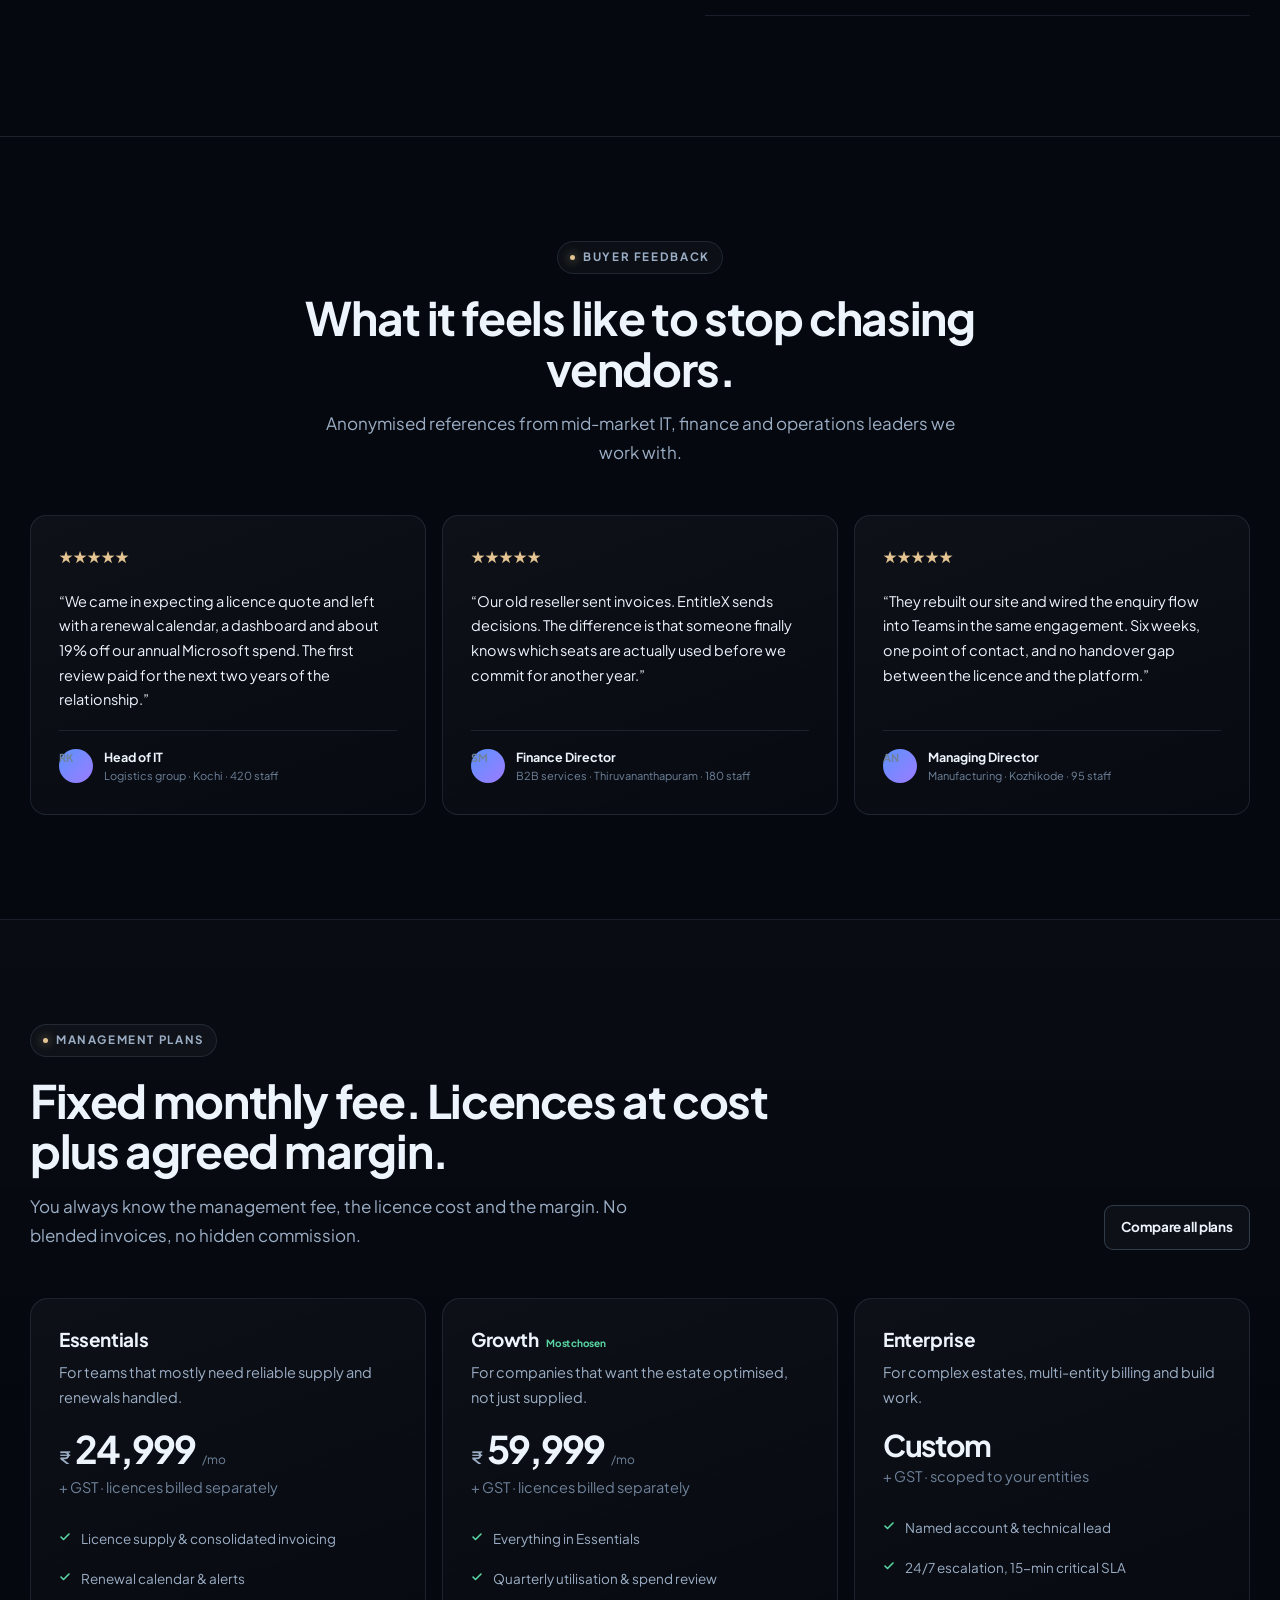
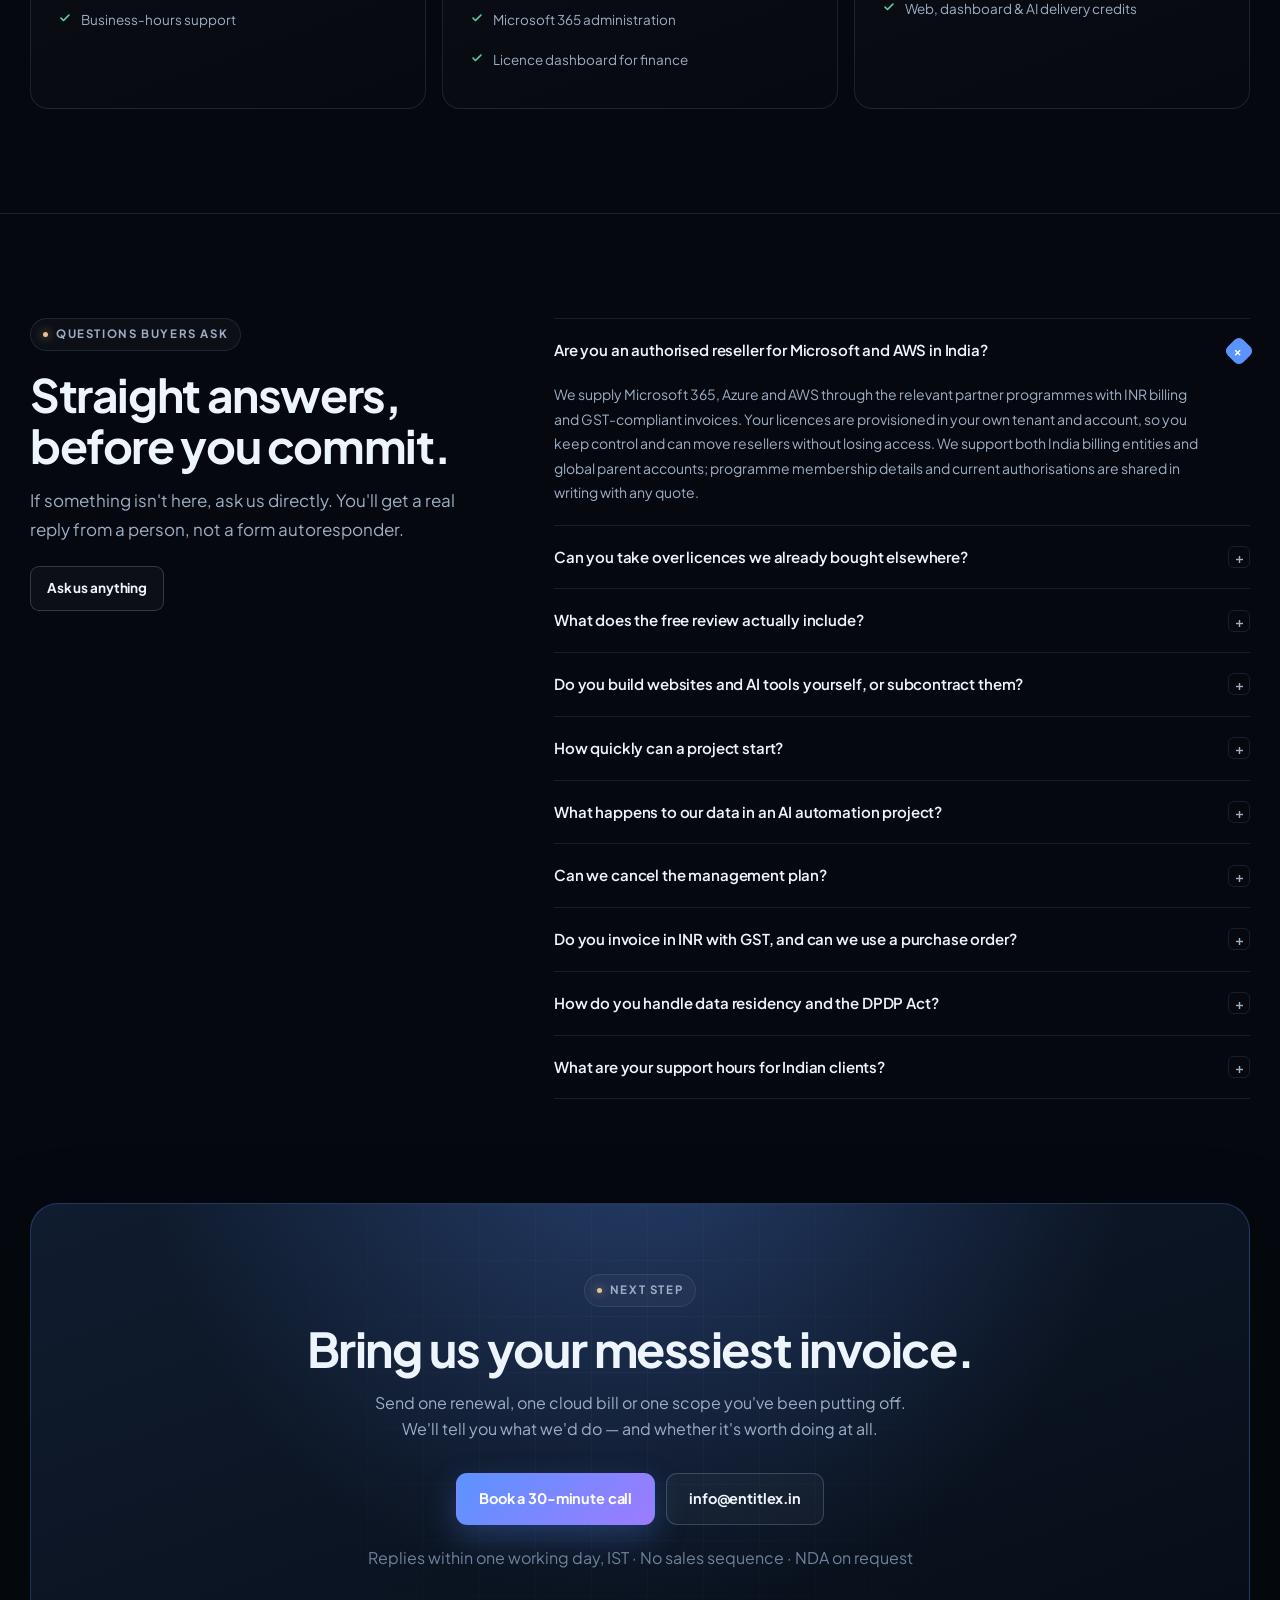
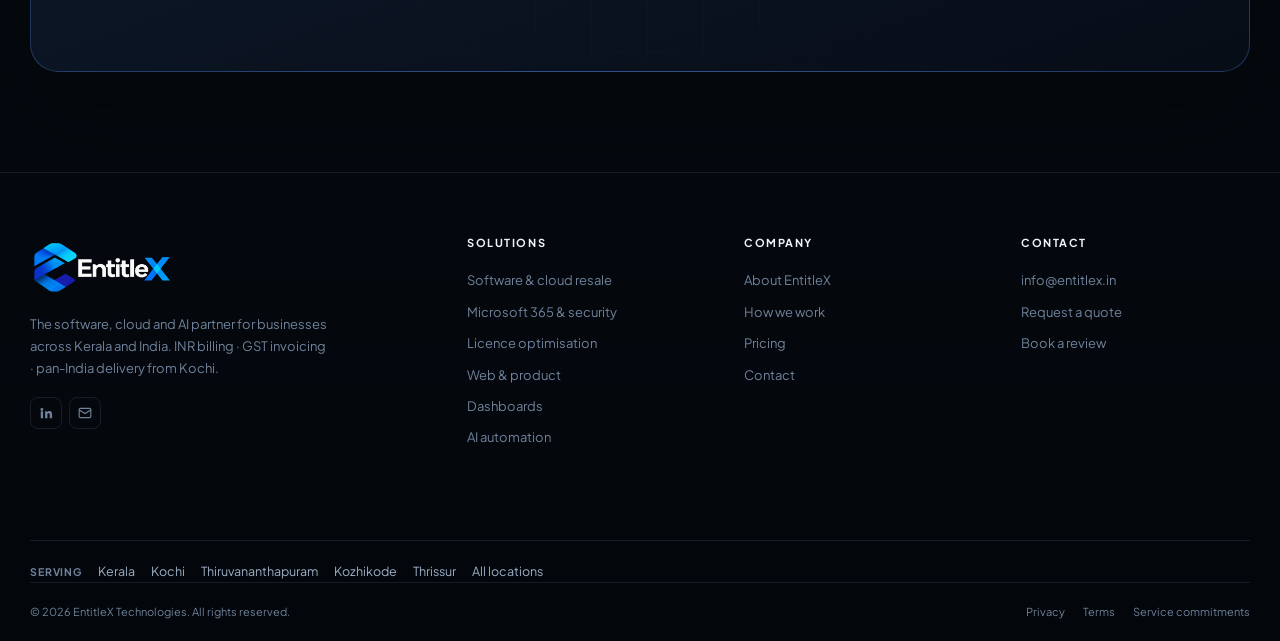
==== commit e5a47d22: "Target Kerala city searches with location pages and local schema Adds Kochi, Thiruvananthapuram, Koz" ====
--- a/index.html
+++ b/index.html
@@ -4,8 +4,8 @@
 <meta charset="UTF-8">
 <meta name="viewport" content="width=device-width, initial-scale=1.0">
 <meta name="theme-color" content="#05090f">
-<title>EntitleX — Software, Cloud &amp; AI Partner for Indian Businesses</title>
-<meta name="description" content="EntitleX supplies and manages Microsoft 365, Azure, AWS and 200+ software licences for Indian businesses — with GST invoicing in INR — and builds the websites, dashboards and AI automations that make them pay off.">
+<title>https://entitlex.in/</title>
+<meta name="description" content="EntitleX supplies and manages Microsoft 365, Azure and AWS licences for Kerala businesses, with GST invoicing in INR, plus web, dashboards and AI automation.">
 <script>(function(){try{var t=localStorage.getItem("entitlex-theme");document.documentElement.setAttribute("data-theme",t==="light"?"light":"dark")}catch(e){}})();</script>
 <link rel="stylesheet" href="style.css">
 <link rel="icon" href="favicon.ico" sizes="any">
@@ -15,17 +15,18 @@
 <meta property="og:type" content="website">
 <meta property="og:site_name" content="EntitleX">
 <meta property="og:locale" content="en_IN">
-<meta property="og:title" content="EntitleX — Software, Cloud &amp; AI Partner for Indian Businesses">
-<meta property="og:description" content="EntitleX supplies and manages Microsoft 365, Azure, AWS and 200+ software licences for Indian businesses — with GST invoicing in INR — and builds the websites, dashboards and AI automations that make them pay off.">
+<meta property="og:title" content="https://entitlex.in/">
+<meta property="og:description" content="EntitleX supplies and manages Microsoft 365, Azure and AWS licences for Kerala businesses, with GST invoicing in INR, plus web, dashboards and AI automation.">
 <meta property="og:url" content="https://entitlex.in/">
 <meta property="og:image" content="https://entitlex.in/images/og-cover.jpg">
 <meta property="og:image:width" content="1200">
 <meta property="og:image:height" content="630">
 <meta property="og:image:alt" content="EntitleX — software, cloud and AI partner for Kerala and India">
 <meta name="twitter:card" content="summary_large_image">
-<meta name="twitter:title" content="EntitleX — Software, Cloud &amp; AI Partner for Indian Businesses">
-<meta name="twitter:description" content="EntitleX supplies and manages Microsoft 365, Azure, AWS and 200+ software licences for Indian businesses — with GST invoicing in INR — and builds the websites, dashboards and AI automations that make them pay off.">
+<meta name="twitter:title" content="https://entitlex.in/">
+<meta name="twitter:description" content="EntitleX supplies and manages Microsoft 365, Azure and AWS licences for Kerala businesses, with GST invoicing in INR, plus web, dashboards and AI automation.">
 <meta name="twitter:image" content="https://entitlex.in/images/og-cover.jpg">
+<script type="application/ld+json">{"@context":"https://schema.org","@graph":[{"@type":"Organization","@id":"https://entitlex.in/#organization","name":"EntitleX","url":"https://entitlex.in/","logo":"https://entitlex.in/images/entitlex-logo.png","image":"https://entitlex.in/images/og-cover.jpg","email":"info@entitlex.in","description":"Software, cloud and AI partner for businesses in Kerala and India.","address":{"@type":"PostalAddress","addressRegion":"Kerala","addressCountry":"IN"},"areaServed":[{"@type":"State","name":"Kerala"},{"@type":"City","name":"Kochi"},{"@type":"City","name":"Thiruvananthapuram"},{"@type":"City","name":"Kozhikode"},{"@type":"City","name":"Thrissur"},{"@type":"City","name":"Kollam"},{"@type":"City","name":"Kannur"},{"@type":"City","name":"Kottayam"},{"@type":"City","name":"Alappuzha"},{"@type":"City","name":"Palakkad"}],"contactPoint":{"@type":"ContactPoint","contactType":"sales","email":"info@entitlex.in","areaServed":"IN","availableLanguage":["en","ml"]}},{"@type":"WebSite","@id":"https://entitlex.in/#website","url":"https://entitlex.in/","name":"EntitleX","publisher":{"@id":"https://entitlex.in/#organization"},"inLanguage":"en-IN"},{"@type":"FAQPage","mainEntity":[{"@type":"Question","name":"Are you an authorised reseller for Microsoft and AWS in India?","acceptedAnswer":{"@type":"Answer","text":"We supply Microsoft 365, Azure and AWS through the relevant partner programmes with INR billing and GST-compliant invoices. Your licences are provisioned in your own tenant and account, so you keep control and can move resellers without losing access. We support both India billing entities and global parent accounts; programme membership details and current authorisations are shared in writing with any quote."}},{"@type":"Question","name":"Can you take over licences we already bought elsewhere?","acceptedAnswer":{"@type":"Answer","text":"Yes. We start with a reconciliation of what exists, and where a licence can't be transferred mid-term we manage it to its natural renewal and take over from there. You don't need to wait for a contract to expire before the review — that's usually when the biggest savings are found."}},{"@type":"Question","name":"What does the free review actually include?","acceptedAnswer":{"@type":"Answer","text":"A 45-minute working session, a review of your last three invoices or licence statements, a utilisation summary and a written list of opportunities with estimated values. It takes about ten working days. There is no obligation to buy, and you keep the document either way."}},{"@type":"Question","name":"Do you build websites and AI tools yourself, or subcontract them?","acceptedAnswer":{"@type":"Answer","text":"Design, engineering and automation are delivered by our own team. That's deliberate: it means the person who scoped the integration is accountable for it, and there's no margin stacking between a reseller, an agency and a contractor."}},{"@type":"Question","name":"How quickly can a project start?","acceptedAnswer":{"@type":"Answer","text":"Licence supply usually starts within two working days of a signed order. Optimisation reviews begin within a week. Web, dashboard and automation projects are scheduled in a two-week sprint cycle — the first usable release is typically four to six weeks after kickoff."}},{"@type":"Question","name":"What happens to our data in an AI automation project?","acceptedAnswer":{"@type":"Answer","text":"Data stays in your tenancy wherever the platform supports it. We use enterprise API terms with no training on your content, restrict retrieval to the documents you authorise, log every automated action, and keep a human approval step wherever money, access or customer communication is involved. The data-flow diagram is part of the deliverable."}},{"@type":"Question","name":"Can we cancel the management plan?","acceptedAnswer":{"@type":"Answer","text":"Management plans run on 30-day notice after the first quarter. Licences remain yours, code remains in your repository, and we hand over documentation, admin access and the licence register at no charge. We would rather earn the renewal than lock you in."}},{"@type":"Question","name":"Do you invoice in INR with GST, and can we use a purchase order?","acceptedAnswer":{"@type":"Answer","text":"Yes. All Indian engagements are invoiced in INR with 18% GST shown separately, so your finance team can claim input tax credit. We accept purchase orders, work with your vendor-onboarding forms, and support NEFT, RTGS and UPI. Payment terms are net 15 by default and can be aligned to your AP cycle."}},{"@type":"Question","name":"How do you handle data residency and the DPDP Act?","acceptedAnswer":{"@type":"Answer","text":"Where residency is required we deploy in India regions — Azure Central India/South India, AWS Mumbai/Hyderabad and Google Cloud Mumbai/Delhi — and keep your data in your own tenancy. Our engagements follow DPDP Act 2023 principles: purpose limitation, minimum necessary access, documented retention and a signed DPA before any data is processed. For AI automation, no customer content is used for model training."}},{"@type":"Question","name":"What are your support hours for Indian clients?","acceptedAnswer":{"@type":"Answer","text":"Standard support runs 9:30am–6:30pm IST, Monday to Friday. Enterprise plans add 24/7 escalation for critical incidents. Because our team is Kerala-based, you are not waiting for a European or US shift to pick up a provisioning issue."}}]}]}</script>
 </head>
 <body>
 
@@ -651,6 +652,15 @@
         <a href="contact.html">Book a review</a>
       </div>
     </div>
+    <div class="footer-areas">
+      <span>Serving</span>
+      <a href="locations.html">Kerala</a>
+      <a href="kochi.html">Kochi</a>
+      <a href="thiruvananthapuram.html">Thiruvananthapuram</a>
+      <a href="kozhikode.html">Kozhikode</a>
+      <a href="thrissur.html">Thrissur</a>
+      <a href="locations.html">All locations</a>
+    </div>
     <div class="footer-bottom">
       <span>© <span data-year>2026</span> EntitleX Technologies. All rights reserved.</span>
       <div>
--- a/style.css
+++ b/style.css
@@ -162,7 +162,7 @@
   cursor:pointer;transition:.2s;
 }
 .theme-toggle:hover{color:var(--text);border-color:var(--line-strong);background:var(--soft)}
-.nav-cta{
+.main-nav>a.nav-cta{
   margin-left:8px;display:inline-flex;align-items:center;gap:7px;
   padding:11px 18px;border-radius:10px;
   color:#fff!important;font-size:14px;font-weight:700;
@@ -170,7 +170,7 @@
   box-shadow:0 8px 24px rgba(91,147,255,.28);
   transition:transform .2s var(--ease),box-shadow .2s,filter .2s;
 }
-.nav-cta:hover{transform:translateY(-1px);filter:brightness(1.07);box-shadow:0 12px 30px rgba(91,147,255,.38);background:linear-gradient(135deg,var(--accent),var(--accent-2))}
+.main-nav>a.nav-cta:hover{transform:translateY(-1px);filter:brightness(1.07);box-shadow:0 12px 30px rgba(91,147,255,.38);background:linear-gradient(135deg,var(--accent),var(--accent-2))}
 .menu-toggle{display:none;width:44px;height:44px;margin-left:auto;border:1px solid var(--line);border-radius:11px;background:transparent;cursor:pointer;place-items:center}
 .menu-toggle span{display:block;width:18px;height:1.8px;background:var(--text);border-radius:2px;transition:.25s var(--ease)}
 .menu-toggle span+span{margin-top:4px}
@@ -299,7 +299,7 @@
 .console-foot{display:flex;align-items:center;justify-content:space-between;gap:12px;margin-top:16px;padding-top:15px;border-top:1px solid var(--line);font-size:11px;color:var(--muted-2)}
 .console-foot b{color:var(--good)}
 .console-float{
-  position:absolute;right:-14px;bottom:34px;z-index:2;
+  position:absolute;right:0;bottom:34px;z-index:2;
   display:flex;align-items:center;gap:10px;padding:11px 14px;border-radius:12px;
   border:1px solid var(--line-strong);background:var(--surface-2);
   box-shadow:0 18px 40px rgba(0,0,0,.4);font-size:11.5px;color:var(--muted);
@@ -723,3 +723,10 @@
   *,*::before,*::after{animation-duration:.001ms!important;animation-iteration-count:1!important;transition-duration:.001ms!important}
   [data-reveal]{opacity:1;transform:none}
 }
+
+/* Areas served (local SEO internal links) */
+.footer-areas{display:flex;flex-wrap:wrap;align-items:center;gap:10px 16px;margin-top:34px;padding-top:20px;border-top:1px solid var(--line);font-size:12.5px;color:var(--muted-2)}
+.footer-areas span{font-weight:700;letter-spacing:.08em;text-transform:uppercase;font-size:10.5px;color:var(--muted-2)}
+.footer-areas a{color:var(--muted)}
+.footer-areas a:hover{color:var(--accent)}
+@media (max-width:600px){.footer-areas{gap:8px 14px;font-size:12px}}
